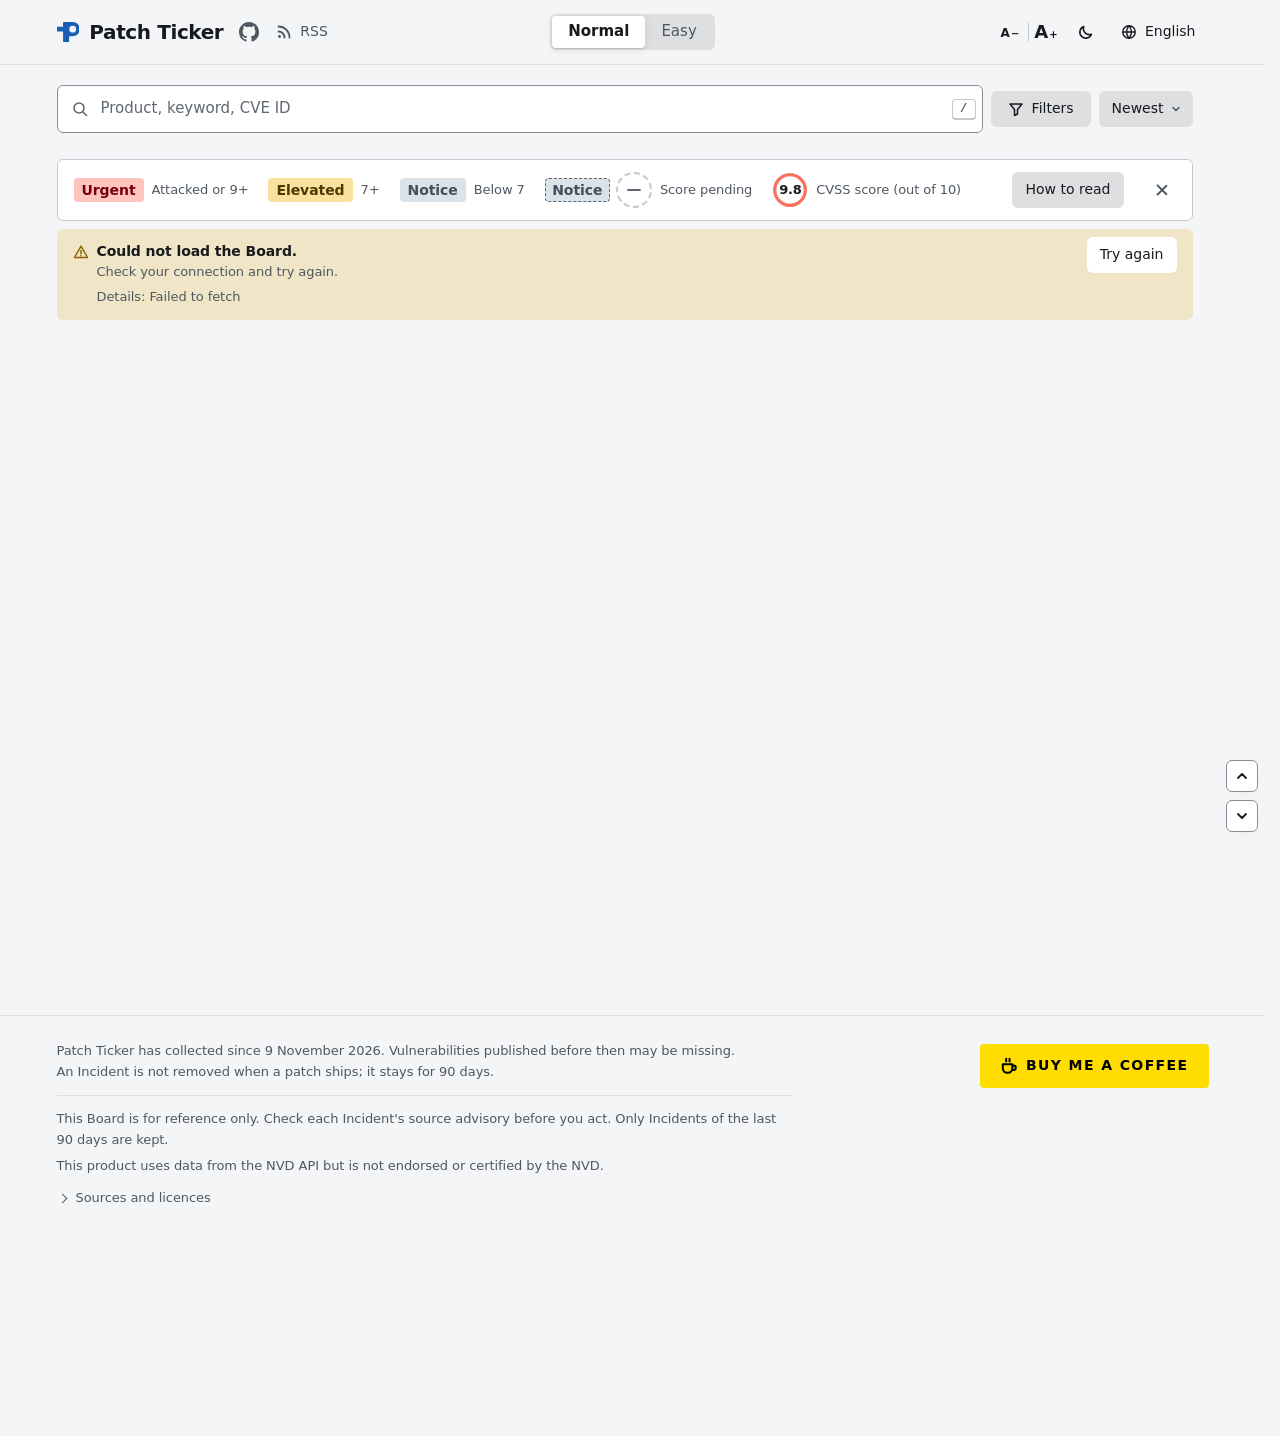
==== web/index.html @ 9b142309 "Board keyboard fixes (audits F6, F7, F8, P3-5); a Linux-kernel row draws Linux as the OS before its " ====
<!doctype html>
<html lang="ko" data-collected-since="2026-11-09">
<head>
  <meta charset="utf-8">
  <meta name="viewport" content="width=device-width, initial-scale=1">
  <title>Patch Ticker · 실시간 보안 취약점 현황판</title>
  <link rel="alternate" type="application/rss+xml" title="Patch Ticker (한국어)" href="/feed.xml">
  <link rel="alternate" type="application/rss+xml" title="Patch Ticker (English)" href="/en/feed.xml">
  <link rel="alternate" type="application/rss+xml" title="Patch Ticker 현황판 전체 (한국어)" href="/feed/all.xml">
  <link rel="alternate" type="application/rss+xml" title="Patch Ticker whole Board (English)" href="/en/feed/all.xml">
  <link rel="alternate" type="application/rss+xml" title="Patch Ticker (日本語)" href="/ja/feed.xml">
  <link rel="alternate" type="application/rss+xml" title="Patch Ticker ボード全体 (日本語)" href="/ja/feed/all.xml">
  <link rel="icon" type="image/svg+xml" href="favicon.svg">
  <meta name="description" content="새로 나온 보안 취약점과 패치를 10분마다 모아, 내가 쓰는 제품 기준으로 보여 주는 실시간 현황판. New security vulnerabilities and patches, by the products you run.">
  <link rel="canonical" href="https://patchticker.com/">
  <meta name="naver-site-verification" content="c36b6109bc1f68641ab4d0fe3270854be53ac5a4">
  <meta name="theme-color" content="#f4f5f7" media="(prefers-color-scheme: light)">
  <meta name="theme-color" content="#121417" media="(prefers-color-scheme: dark)">
  <!-- link previews in chat apps and social sites -->
  <meta property="og:type" content="website">
  <meta property="og:site_name" content="Patch Ticker">
  <meta property="og:url" content="https://patchticker.com/">
  <meta property="og:title" content="Patch Ticker · 실시간 보안 취약점 현황판">
  <meta property="og:description" content="새로 나온 보안 취약점과 패치를 10분마다 모아, 내가 쓰는 제품 기준으로 보여 주는 실시간 현황판. New security vulnerabilities and patches, by the products you run.">
  <meta property="og:image" content="https://patchticker.com/og.png">
  <meta property="og:image:width" content="1200">
  <meta property="og:image:height" content="630">
  <meta property="og:image:alt" content="Patch Ticker 현황판 화면: 주요 사건과 위험도, CVSS 점수">
  <meta property="og:locale" content="ko_KR">
  <meta property="og:locale:alternate" content="en_US">
  <meta property="og:locale:alternate" content="ja_JP">
  <meta name="twitter:card" content="summary_large_image">
  <!-- the module chain (app.mjs, then board.mjs) starts at once, vendors.json too (a JSON module would otherwise wait for board.mjs), and the data host connects early (optimize, 11-09) -->
  <link rel="modulepreload" href="app.mjs">
  <link rel="modulepreload" href="board.mjs">
  <link rel="modulepreload" href="vendors.json" as="json">
  <link rel="preconnect" href="https://data.patchticker.com" crossorigin>
  <script>document.documentElement.classList.add('js');
    // the collection notice (in the footer): gone past the store's 90 days from the start (board.mjs sinceStillTrue)
    const since = document.documentElement.dataset.collectedSince;
    if (Date.now() >= Date.parse(since + 'T00:00:00Z') + 90 * 864e5) document.documentElement.classList.add('cn-off');
    const langs = ['ko', 'en', 'ja'], browser = (navigator.language || '').toLowerCase().slice(0, 2);
    let early = langs.includes(browser) ? browser : 'en';
    try { const saved = localStorage.getItem('vr-lang'); if (langs.includes(saved)) early = saved; } catch {}
    // a product or search filter about to be restored (app.mjs loadFilter): the loading Board draws no Highlight frames,
    // since a filtered Board answers in one line instead (app.mjs answerLine)
    try { const h = location.hash.length > 1, f = new URLSearchParams(h ? location.hash.slice(1) : localStorage.getItem('vr-filter') || '');
      if (f.get('p') || (h && f.get('q'))) document.documentElement.classList.add('pf-on'); } catch {}
    document.documentElement.lang = early; // so the first paint is in the visitor's language
    // the first-visit line (app.mjs primer) is in the page from the first paint; seen, or no storage to remember it: not drawn
    try { if (localStorage.getItem('vr-guide') !== null) document.documentElement.classList.add('pr-off'); } catch { document.documentElement.classList.add('pr-off'); }
    try { const t = localStorage.getItem('vr-theme'); if (t === 'light' || t === 'dark') document.documentElement.dataset.theme = t;
    const s = Number(localStorage.getItem('vr-text-pct')); if ([87.5, 112.5, 125, 150].includes(s)) document.documentElement.style.setProperty('--ts', s / 100); } catch {}
    // The first load's four files start loading now, while app.mjs and board.mjs still download: app.mjs takes each
    // response once (getJson, by full URL) instead of asking only after its modules ran (~0.2 s later on a PC, owner 11-10). Same base as DATA_URL.
    try { const h = location.hostname; const base = ['localhost', '127.0.0.1'].includes(h) ? 'data/' : h.endsWith('.dwamaker.com')
      ? 'https://patchticker-data.dwamaker.com/' : 'https://data.patchticker.com/'; window.vrEarly = {};
      for (const n of ['board/rows.json', 'status.json', 'index.json', 'board/products.json']) {
        const res = fetch(base + n, { cache: 'no-cache', signal: AbortSignal.timeout && AbortSignal.timeout(n === 'status.json' ? 15e3 : 12e4) }); res.catch(() => {}); window.vrEarly[base + n] = res; } } catch {}</script>
  <style>
    /* Graphite signage ground and its light twin; risk colours (red, amber, grey) are never used by Product lines. */
    :root {
      color-scheme: light dark;
      --bg: light-dark(#f4f5f7, #121417);
      --panel: light-dark(#ffffff, #191c20);
      --panel-2: light-dark(#eceef1, #1f2328);
      --group: light-dark(#e6ebf1, #1c2531);
      /* the two kinds of group, each in its own colour on its tag (owner, 11-16) and, for a fold, its open members' rail (critique P2, 11-19): a release group
         (함께 공개, one Incident) teal; a vendor fold (묶음, several Incidents) violet. Neither is a Product line (LINES).
         Apart in both themes and under protan, deutan and tritan vision; never a risk colour, never the Highlights' blue.
         Text 4.9:1+ on the tag's panel, rail 4.1:1+ on the group ground. */
      --patch-edge: light-dark(#007c88, #3fc1cc);
      --fold-edge: light-dark(#7340f2, #a98bff);
      /* their tags' text on an 18% wash of the edge colour (Astryx Token teal / purple): 5.0:1+ on every ground in both themes */
      --patch-ink: light-dark(#005a63, #3fc1cc);
      --fold-ink: light-dark(#5326c9, #c2adff);
      --rainbow: #ff4d4d, #ffa02e, light-dark(#d9a400, #ffe03a), #4cd964, #3ab7ff, #7a6cff, #ff5ad8, #ff4d4d; /* the 쉬운 설명 beckon only (DESIGN.md beckon-*) */ /* ground of a row that stands for several Incidents: a cool step off the page, not the opened-row white */
      --ink: light-dark(#16191d, #ececec);
      --ink-2: light-dark(#4f5862, #a8afb7);
      --ink-3: light-dark(#5f6872, #8c949d);
      --rule: light-dark(#dde1e5, #2a2f35);
      --rule-2: light-dark(#c4c9cf, #3a4048);
      --edge: light-dark(#858e97, #6b737c);
      --high: light-dark(#c0262c, #ff6b62); /* by day Astryx red 45 (11-19): hue 25 sits farther from the gold under deutan vision; 4.87:1+ */
      --mid: light-dark(#8a6100, #f5b400); /* 위험 text: dark gold, 4.62:1+ by day */
      --mid-mark: light-dark(#a87700, #f5b400); /* 위험 marks (CVSS ring arc): brighter gold, 3.3:1+ by day (non-text); the day cap for a 3:1 gold stroke is L 0.62 (#b07e03) */
      --note: light-dark(#5a6570, #9aa3ad); /* 4.96:1+ by day on the hover and group grounds (critique 13) */
      /* Risk badges after Astryx's Token (owner, 11-19, candidate): a pale wash with dark same-hue text by day, a dark wash with light text by night
         (Astryx neutral: red 85/25 + 25/80, yellow dark 90/25 + 25/80). Text on its wash 6.4:1+; washes 0.16+ from every line. */
      --high-wash: light-dark(#ffc4be, #5b2b28);
      --high-ink: light-dark(#76000c, #ffaea7);
      --mid-wash: light-dark(#fae19e, #453a1c);
      --mid-ink: light-dark(#4b3900, #eec448);
      --note-wash: light-dark(#dae2ea, #323940);
      --note-ink: light-dark(#434f5a, #bdc5ce);
      --focus: light-dark(#1a5fb4, #7cc4ff);
      --ok: light-dark(#1f6f1f, #68c8a8); /* done / nothing found: a state, never a risk and never a badge fill; 0.13+ from every line (critique 13) */
      --skel: light-dark(#ccd3db, #5a5e66); /* Astryx --color-skeleton: the loading bars */
      --warn-wash: light-dark(#e2a40033, #e2a4003f); /* Astryx --color-warning-muted: the stale and load-error banners only */
      --shadow: light-dark(rgb(20 25 30 / 0.07), rgb(0 0 0 / 0.32));
      --scrim: rgb(0 0 0 / 0.45); /* behind the phone filter sheet only */
      --sans: "Pretendard Variable", Pretendard, "Apple SD Gothic Neo", "Malgun Gothic", "Noto Sans KR", system-ui, sans-serif;
      --mono: ui-monospace, "Cascadia Mono", Consolas, monospace;
      --pre: 6.5rem;
      --gap: 1.25rem;
      /* --tap: smallest touch target (44 px, PRODUCT.md). --r-frame: fields and Highlight frames; --r-ctl: buttons.
         --fs-meta: status, dates, secondary lines; --fs-small: labels, controls, detail text. */
      --ts: 1; /* text scale from the 가−/가+ buttons: only font sizes use it, layout stays */
      --tap: 44px;
      /* Astryx Button (owner, 11-19): a control is drawn at --size-element-lg (36px) under a mouse and grows to 44px under a
         finger (src/internal/touchHitArea.stylex.ts grows the hit area on touch); --tap still holds the layout's heights.
         --ctl-*: the secondary fill (Astryx --color-neutral, "Primary for the single most important action. Secondary or
         ghost for the rest"), its hover and its pressed or open step. */
      --ctl-h: 36px;
      --ctl-fill: light-dark(#dedfe1, #353739);
      --ctl-hover: light-dark(#d5d6d8, #424446);
      --ctl-on: light-dark(#cccdd0, #4f5053);
      --lift-low: 0 1px 1px rgb(0 0 0 / 0.1), 0 2px 8px rgb(0 0 0 / 0.1); /* Astryx --shadow-low: the switch's raised segment */
      --seg-on: light-dark(#ffffff, #4f5053); /* that segment: the panel by day; by night a step lighter than its track, so it reads raised, not sunk */
      --r-pill: 999px;
      --r-frame: 6px;
      --r-ctl: 6px;
      /* Astryx Shape: "x Hardcode radius values; they won't scale with theme radius multipliers." -> every DESIGN.md radius is a token (marker 4, code 6). */
      --r-marker: 4px;
      --r-code: 6px;
      /* Astryx Elevation: "x Hand-write a `box-shadow` in app code; …" -> the two lifts the Board repeats are named once. */
      --lift-menu: 0 12px 28px -12px var(--shadow);
      --lift-float: 0 6px 16px -8px var(--shadow);
      /* Astryx Motion: "Set transition durations and easing from the motion tokens" -> one decelerate, one accelerate curve. */
      --ease-out: cubic-bezier(0.16, 1, 0.3, 1);
      --ease-exit: cubic-bezier(0.4, 0, 1, 1);
      --fs-meta: 0.8125rem;
      --fs-small: 0.875rem;
    }
    @media (pointer: coarse) { :root { --ctl-h: var(--tap); } }
    :root[data-theme="light"] { color-scheme: light; }
    :root[data-theme="dark"] { color-scheme: dark; }
    *, *::before, *::after { box-sizing: border-box; }
    [hidden] { display: none !important; }
    html { background: var(--bg); scrollbar-color: var(--rule-2) var(--bg); scrollbar-gutter: stable; }
    body { margin: 0; background: var(--bg); color: var(--ink); font: 400 calc(0.9375rem * var(--ts))/1.55 var(--sans); letter-spacing: -0.005em; word-break: keep-all; caret-color: var(--focus); -webkit-font-smoothing: antialiased; }
    ::selection { background: color-mix(in srgb, var(--focus) 32%, transparent); }
    :focus-visible { outline: 2px solid var(--focus); outline-offset: 2px; }
    button, input { font: inherit; color: inherit; }
    a { color: var(--focus); text-underline-offset: 3px; text-decoration-color: color-mix(in srgb, var(--focus) 50%, transparent); }
    @media (hover: hover) { a:hover { text-decoration-color: currentColor; } } /* src/Link/Link.tsx:73-77 underline on ':hover' under (hover: hover); ours already underlines, so the line darkens as on 읽는 법 */
    .wrap { max-width: 75rem; margin: 0 auto; padding: 0 1rem; }
    @media (min-width: 768px) { .wrap { padding: 0 1.5rem; } }
    /* the jump buttons (fixed, 44px, 1rem from the edge) never sit on a row (owner, 11-19): where the side margin is narrower
       than they need (80px with the scrollbar), the Board's own right padding makes up the rest */
    @media (min-width: 768px) { main.wrap { padding-right: max(1.5rem, calc(5rem - max(0px, (100vw - 75rem) / 2))); } }

    /* top bar: name, 기본|쉬운 설명, theme and language */
    .top { position: relative; border-bottom: 1px solid var(--rule); }
    #prefs-btn { display: none; }
    #prefs-btn svg { width: 18px; height: 18px; }
    .top .wrap { min-height: 4rem; display: grid; grid-template-columns: 1fr auto 1fr; align-items: center; gap: 0.75rem; }
    /* name, GitHub and RSS sit at one even spacing (owner, 11-19): each icon button pads 0.375rem both sides and the name
       takes the same 0.375rem, so name→icon and icon→icon read the same 0.875rem */
    .brand { display: flex; align-items: center; gap: 0.125rem; min-width: 0; }
    .brand h1 { margin-right: 0.375rem; }
    .brand :is(#repo, #feeds-btn) { padding-inline: 0.375rem; }
    #repo { color: var(--ink-2); } /* the public repository, beside the name */
    #repo svg { width: 20px; height: 20px; fill: currentColor; }
    @media (hover: hover) { #repo:hover { color: var(--ink); } }
    /* Support badge (owner, 11-18): the README's Buy Me a Coffee badge, drawn here (no third-party image), in the footer's
       top right corner beside the notices (capped at 46rem) from 1024px; narrower, on a row of its own above them,
       centred. First in the markup, so the narrow order needs no reordering. Its yellow is the one brand colour outside
       the palette, the same in both themes (black on it 15.6:1). */
    #support { display: flex; width: fit-content; align-items: center; gap: 0.5rem; min-height: var(--tap); margin: 0.25rem auto 1rem; padding: 0 1.25rem; border-radius: var(--r-marker); background: #ffdd00; color: #000; font-size: 0.875rem; font-weight: 700; letter-spacing: 0.1em; text-transform: uppercase; text-decoration: none; }
    #support svg { width: 18px; height: 18px; flex: none; fill: none; stroke: currentColor; stroke-width: 1.8; stroke-linecap: round; stroke-linejoin: round; }
    @media (hover: hover) { #support:hover { background: #ffe74d; } }
    @media (min-width: 1024px) { footer .wrap { display: grid; grid-template-columns: minmax(0, 46rem) auto; justify-content: space-between; align-items: start; column-gap: 2rem; } #support { grid-area: 1 / 2; margin: 0.25rem 0 0; } }
    @media (max-width: 599px) { #repo, #feeds-btn { display: none; } } /* phones: the header line is full */
    /* RSS (owner, 11-17): a button beside GitHub opens a small menu of the feeds; on phones the same menu opens
       from the settings panel (#feeds-btn-phone), since the header line is full. A popover: the browser opens it from the
       button (commandfor), closes it on Escape or a click elsewhere and returns focus; anchored under its button where
       anchor positioning exists, placed by app.mjs elsewhere. Without popovers the buttons are not drawn (the footer's RSS
       link, once the fallback, was dropped at the owner's word, 11-18). */
    .feeds-btn { gap: 0.5rem; } /* one icon-label gap for every button, 0.5rem as 필터 and the panel buttons have (Astryx src/Button/Button.tsx:122 "gap: spacingVars['--spacing-2']"; their Button page renders 8px beside a 16px icon) */
    .feeds-btn svg { width: 16px; height: 16px; fill: none; stroke: currentColor; stroke-width: 1.8; stroke-linecap: round; }
    .feeds-btn circle { fill: currentColor; stroke: none; }
    #feeds-btn { padding: 0 0.75rem; color: var(--ink-2); }
    #feeds-btn[aria-expanded="true"] { color: var(--ink); }
    @media (hover: hover) { #feeds-btn:hover { color: var(--ink); } }
    #feeds-btn-phone { display: none; }
    @media (max-width: 599px) { #feeds-btn-phone { display: inline-flex; } .feeds { margin-block: 0.75rem; } }
    /* 600-1023px: the three-part grid gave the name its third of the line, and the name, GitHub and 후원 already ran under
       the switch at 600px (and at 700-768px with 150% text). Here RSS shows its icon alone (the word stays its
       name), the name keeps one line, and the line wraps rather than overlap where even that does not fit. */
    @media (min-width: 600px) and (max-width: 1023px) {
      .top .wrap { display: flex; flex-wrap: wrap; align-items: center; gap: 0.5rem 0.75rem; padding-block: 0.625rem; }
      #views { margin-inline: auto; }
      .end { margin-left: auto; }
      h1 { white-space: nowrap; }
      #feeds-btn { padding: 0; }
      #feeds-btn > span { position: absolute; width: 1px; height: 1px; overflow: hidden; clip-path: inset(50%); white-space: nowrap; }
    }
    @supports not selector(:popover-open) { .feeds-btn { display: none !important; } }
    /* One menu for the four dropdowns (owner, 11-19: "드롭다운 디자인 통일"): the search bar's suggestions, 정렬, the language
       and RSS menus share Astryx DropdownMenu's surface (4px in, rows 2px apart; src/DropdownMenu/DropdownMenu.tsx:167-187),
       its row (8px in, 6px block at md, the label size, the panel radius less its padding; DropdownMenuItem.tsx:58-118), its
       group heading (supporting size, Secondary Ink; DropdownMenuGroup.tsx:41-48) and its 4px gap to the trigger (:1859);
       the current choice is a check at the row's end (Selector itemCheckmark). Hover and press are see-through ink, as
       Astryx --color-overlay-hover/-pressed, so they also sit on the frosted ground below. */
    .menu { --menu-hover: color-mix(in srgb, var(--ink) 8%, transparent); --menu-press: color-mix(in srgb, var(--ink) 14%, transparent);
      display: flex; flex-direction: column; gap: 2px; margin: 0; padding: 0.25rem; overflow-y: auto; overscroll-behavior: contain; scrollbar-width: thin;
      border: 1px solid var(--rule-2); border-radius: var(--r-frame); background: var(--panel); color: var(--ink); box-shadow: var(--lift-menu);
      font-size: calc(var(--fs-small) * var(--ts)); line-height: 1.45; }
    .menu[popover]:not(:is(:popover-open)) { display: none; } /* also where popovers are unknown: never drawn in the page */
    .menu ul { display: flex; flex-direction: column; gap: 2px; margin: 0; padding: 0; list-style: none; }
    :is(.menu, .menu ul) > * { flex: none; } /* a long menu scrolls; its rows never squeeze */
    .menu-head { margin: 0; padding: 0.25rem 0.5rem; color: var(--ink-2); font-size: calc(var(--fs-meta) * var(--ts)); font-weight: 400; user-select: none; }
    .mi { display: flex; align-items: center; gap: 0.5rem; width: 100%; min-height: var(--ctl-h); padding: 0.375rem 0.5rem; border: 0; border-radius: var(--r-marker); background: none; color: var(--ink); font: inherit; text-align: start; cursor: pointer; }
    @media (hover: hover) { .mi:hover { background: var(--menu-hover); } .mi:active { background: var(--menu-press); } }
    /* a keyboard's row: the fill and the focus ring inside it (Selector itemKeyboardHighlighted: the fill alone is under 3:1) */
    .mi:focus-visible, .suggest .mi[aria-selected="true"] { background: var(--menu-hover); outline: 2px solid var(--focus); outline-offset: -2px; }
    .langs .mi[aria-current="true"], .sorts .mi[aria-selected="true"] { font-weight: 600; }
    :is(.langs .mi[aria-current="true"], .sorts .mi[aria-selected="true"])::after { content: ""; flex: none; width: 0.375rem; height: 0.625rem; margin: 0 0.25rem 0 auto; border: solid var(--focus); border-width: 0 2px 2px 0; rotate: 45deg; translate: 0 -1px; }
    /* Frosted menus (owner, 11-19, an experiment): 90% of the panel over a blur of what lies behind. Delete this rule for
       solid menus; ?menu=solid shows them solid to compare (app.mjs). Every menu text keeps 4.5:1+ even over a solid ink or
       white ground behind it, the hover fill included (Secondary Ink is the faintest menu text). */
    @supports ((backdrop-filter: blur(1px)) or (-webkit-backdrop-filter: blur(1px))) { :root:not(.menu-solid) .menu { background: color-mix(in srgb, var(--panel) 70%, transparent); -webkit-backdrop-filter: blur(12px) saturate(1.2); backdrop-filter: blur(12px) saturate(1.2); } }
    /* the popover menus enter from just above (src/Layer/layerAnimations.stylex.ts:53-58 enterBelow) */
    @media (prefers-reduced-motion: no-preference) {
      .menu[popover] { opacity: 0; translate: 0 -0.25rem; transition: opacity, translate, display, overlay; transition-duration: 0.15s; transition-behavior: allow-discrete; }
      .menu:popover-open { opacity: 1; translate: 0 0; transition-duration: 0.1s; }
      @starting-style { .menu:popover-open { opacity: 0; translate: 0 -0.25rem; } }
    }
    @supports (position-area: block-end) { .menu[popover] { inset: auto; margin-block: 0.25rem; position-try-fallbacks: flip-block, flip-inline, flip-block flip-inline; } }
    @supports not (position-area: block-end) { .menu[popover] { position: fixed; inset: auto; } }
    .feeds { width: min(23rem, calc(100vw - 2rem)); max-height: calc(100dvh - 2rem); }
    @supports (position-area: block-end) { .feeds { position-area: block-end span-inline-end; } }
    /* an RSS row keeps its link, 복사 and address in the menu row's padding and corners; its link is the row's hover */
    .feed { display: grid; grid-template-columns: minmax(0, 1fr) auto; align-items: center; gap: 0.125rem 0.5rem; padding: 0.375rem 0.5rem; border-radius: var(--r-code); }
    @media (hover: hover) { .feed:has(> a:hover) { background: var(--menu-hover); } }
    .feed > a { color: var(--ink); text-decoration: none; border-radius: var(--r-marker); overflow-wrap: anywhere; }
    .feed > a b, .feed > b { display: block; font-weight: 600; }
    .feed .note { display: block; color: var(--ink-2); font-size: calc(var(--fs-meta) * var(--ts)); }
    .feed > .btn { padding: 0 0.75rem; gap: 0.5rem; }
    .feed > .btn .ok svg { width: 14px; height: 14px; display: block; }
    .feed code, .feed > p { grid-column: 1 / -1; margin: 0; }
    .feed code { color: var(--ink-2); font: calc(0.75rem * var(--ts))/1.4 var(--mono); overflow-wrap: anywhere; display: -webkit-box; -webkit-box-orient: vertical; -webkit-line-clamp: 3; overflow: hidden; }
    #feed-none > b, #feed-none > .note { grid-column: 1; }
    #feed-none > .btn { grid-row: 1 / span 2; grid-column: 2; }
    h1 { margin: 0; display: flex; align-items: center; gap: 0.625rem; font: 700 calc(1.25rem * var(--ts))/1 var(--sans); letter-spacing: -0.02em; }
    h1 a { display: flex; align-items: center; min-height: 24px; gap: inherit; color: inherit; text-decoration: none; border-radius: var(--r-ctl); } /* the logo: back to the top of the Board, conditions and search cleared (app.mjs #home) */
    @media (pointer: coarse) { h1 a { min-height: var(--tap); } } /* 44px to tap; centred in the header line, which its 44px buttons already set */
    h1 svg { flex: none; height: 1em; width: auto; fill: var(--focus); } /* the logo symbol (.scratch/logo), Wayfinding Blue in both themes */
    /* 기본|쉬운 설명 as Astryx's SegmentedControl (owner, 11-19): a borderless recessed track (2px in, the control radius), the
       chosen segment a raised panel with the low shadow and semibold ink, the other in Secondary Ink (src/SegmentedControl/
       SegmentedControl.tsx container + SegmentedControlItem.tsx selected; concentric radius 8 - 2 = 6) */
    #views { display: inline-flex; padding: 2px; border: 0; border-radius: var(--r-ctl); background: var(--ctl-fill); }
    #views button { min-height: calc(var(--ctl-h) - 4px); padding: 0 1rem; border: 0; border-radius: var(--r-marker); background: none; color: var(--ink-2); font-weight: 500; cursor: pointer; }
    @media (pointer: coarse) { #views button { min-height: var(--tap); } } /* 44px under a finger */
    #views button[aria-pressed="true"] { background: var(--seg-on); color: var(--ink); font-weight: 600; box-shadow: var(--lift-low); }
    .end { justify-self: end; display: flex; gap: 0.25rem; }
    /* Astryx Button, secondary (the default): the neutral fill, no edge, 8px corners, 12px in, an 8px icon gap, medium weight;
       a press dips to 98% (src/Button/Button.tsx base, pressable, variants.secondary). The 1px edge stays transparent, so
       sizes hold and forced colours still draw it. */
    .btn { min-height: var(--ctl-h); min-width: var(--ctl-h); gap: 0.5rem; padding: 0 0.75rem; border: 1px solid transparent; border-radius: var(--r-ctl); background: var(--ctl-fill); font-size: calc(var(--fs-small) * var(--ts)); font-weight: 500; cursor: pointer; display: inline-flex; align-items: center; justify-content: center; }
    @media (hover: hover) { .btn:hover:where(:not([aria-disabled="true"])) { background: var(--ctl-hover); color: var(--ink); } }
    .btn:is([commandfor], #filter-btn, #prefs-btn)[aria-expanded="true"] { background: var(--ctl-on); color: var(--ink); } /* its menu or panel is open: the pressed step (not 주요 사건 접기, which only expands the list) */
    /* ghost (Astryx IconButton, Best Practices: "Use ghost in toolbars + dense areas to reduce visual clutter"): the header's
       controls and the icon-only closes; the fill comes on hover and while open */
    :where(#repo, #feeds-btn, #feeds-btn-phone, #prefs-btn, #theme, #lang, .p-close, .fp-close):not([aria-expanded="true"]) { background: none; } /* as weak as .btn, so .btn:hover still fills it */
    /* Astryx Button, isLoading: a spinner in the label's colour while it works (the button stays focusable) */
    .btn[aria-busy="true"]::before { content: ""; flex: none; width: 14px; height: 14px; box-sizing: border-box; border: 2px solid currentColor; border-right-color: transparent; border-radius: 50%; animation: spin 700ms linear infinite; }
    @keyframes spin { to { rotate: 1turn; } }
    @media (prefers-reduced-motion: reduce) { .btn[aria-busy="true"]::before { animation-duration: 2s; } }
    /* Astryx Button, Props, isLoading: "blocks re-activation but stays focusable (aria-disabled, not native disabled)" */
    .btn[aria-disabled="true"] { cursor: default; color: var(--ink-3); } /* the loading button dims (approved Astryx item 26; Button.tsx:399-400 keeps a spinner undimmed, and the Board has no spinner) */
    #theme { padding: 0; }
    /* text size: 가− and 가+ in one outline, the glyph grows left to right (px, so the
       control itself does not jump); everything else is rem, so the root size scales the Board */
    /* a ButtonGroup of two ghost buttons (Astryx ButtonGroup, Best Practices: "Same variant for all buttons to look like one
       unit"): no outline of its own, a hairline between the two */
    .sizes { display: inline-flex; align-items: center; border-radius: var(--r-ctl); }
    .sizes button { min-width: var(--ctl-h); min-height: var(--ctl-h); padding: 0; border: 0; border-radius: var(--r-ctl); background: none; font-weight: 700; line-height: 1; cursor: pointer; }
    .sizes button + button { position: relative; }
    .sizes button + button::before { content: ""; position: absolute; left: 0; top: 25%; bottom: 25%; border-left: 1px solid var(--rule-2); }
    /* an end step is aria-disabled, not disabled, so it keeps the focus (Astryx Button, Props, isDisabled: "uses aria-disabled instead of native disabled") */
    @media (hover: hover) { .sizes button:hover:not([aria-disabled="true"]) { background: var(--ctl-hover); } }
    .sizes button[aria-disabled="true"] { cursor: default; }
    /* one disabled look for the end steps of 가−/가+ and 한 화면 위로/아래로: the glyph at half strength (src/Button/Button.tsx:205-206 "disabled: { opacity: 0.5 }"); the pair's divider stays */
    .sizes button[aria-disabled="true"] > span { opacity: 0.5; }
    .sizes b { margin-left: 1px; font-size: 10px; }
    .sizes .g1 { font-size: 12px; }
    .sizes .g3 { font-size: 18px; }
    #lang { gap: 0.5rem; }
    #lang svg { flex: none; width: 16px; height: 16px; fill: none; stroke: currentColor; stroke-width: 1.4; }
    #lang .short { display: none; }
    /* the language menu (owner, 11-17) and 정렬 (11-19): a menu under the button, at its end; one entry per language, in itself */
    .langs, .sorts { min-width: 9rem; }
    @supports (position-area: block-end) { :is(.langs, .sorts) { position-area: block-end span-inline-start; } }
    @media (max-width: 599px) { #lang .full { display: none; } #lang .short { display: inline; } h1 { white-space: nowrap; } } /* the header fits 375px */
    #theme svg { width: 18px; height: 18px; }
    #theme[aria-checked="true"] .moon, #theme[aria-checked="false"] .sun { display: none; } /* the icon is the theme it switches to */
    @media (hover: hover) { #views button:not([aria-pressed="true"]):hover { background: var(--ctl-hover); color: var(--ink); } }
    @media (max-width: 599px) {
      /* name and controls share the first line while they fit; at 320px or with larger text the controls
         drop under the name instead of pushing the page sideways; the 기본|쉬운 설명 switch always gets its own line */
      /* one line: name, 기본|쉬운 설명, settings; 가−/가+, theme and language open under it (critique 10) */
      .top .wrap { display: flex; flex-wrap: wrap; align-items: center; gap: 0.5rem 0.625rem; padding-block: 0.625rem; }
      #views { margin-left: auto; }
      #views button { min-width: 0; padding: 0 0.75rem; white-space: nowrap; }
      #prefs-btn { display: inline-flex; padding: 0; }
      .end { display: none; }
      .end.open { display: flex; position: absolute; top: calc(100% - 0.25rem); right: 1rem; z-index: 18; padding: 0.5rem; background: var(--panel); border: 1px solid var(--rule-2); border-radius: var(--r-frame); box-shadow: var(--lift-menu); }
    }
    @media (max-width: 374px) { /* 320-374px: tighter name and switch keep the one header line (at 360px the settings button had wrapped under the name) */
      .top .wrap { column-gap: 0.375rem; }
      h1 { gap: 0.375rem; font-size: calc(1.1875rem * var(--ts)); } /* 19px: a 1.25 step over the 15px body (critique 13) */
      #views button { min-width: var(--tap); padding: 0 0.5rem; } /* 기본 was 42px wide */
    }

    /* the search bar, 필터 and 정렬 on one line (owner, 11-19: one Astryx PowerSearch bar replaced the product field and the
       search field side by side) */
    #filter { margin-top: 0.625rem; }
    /* frozen at the top while the Board scrolls (owner, 11-09); a hairline and a soft shadow once it has lifted off */
    html { scroll-padding-top: calc(var(--stick, 0px) + 0.5rem); }
    @media (min-width: 768px) { #filter { position: sticky; top: 0; z-index: 12; padding-block: 0.625rem; background: var(--bg); } }
    #filter, .search-row { transition: box-shadow 200ms ease-out; }
    /* 필터 and 정렬 at the end of the search line at every width, so they freeze with it (critique 11-17: they had their own
       line under the status line, with a copy riding the frozen row once that line scrolled away) */
    /* where 필터 and 정렬 would leave the bar under 8em (large text on a phone: audit 11-19 measured a 47px stub), they wrap
       under it at the end; at default text the bar keeps 127px+ at 360px, so the row stays one control high */
    .search-row { display: flex; align-items: center; flex-wrap: wrap; row-gap: 0.5rem; }
    .search-row > .field { flex: 1 1 8em; min-width: 0; }
    .search-tools { display: flex; align-items: center; justify-content: flex-end; gap: 0.5rem; flex: none; margin-left: auto; padding-left: 0.5rem; }
    .search-tools > * { flex: none; }
    .search-tools .btn { position: relative; gap: 0.375rem; padding: 0 0.75rem; }
    .search-tools svg { width: 16px; height: 16px; }
    #sort { max-width: 9rem; }
    #sort-now { min-width: 0; overflow: hidden; text-overflow: ellipsis; white-space: nowrap; }
    #sort .chev-ic { width: 12px; height: 12px; margin-right: -0.125rem; color: var(--ink-2); }
    .search-tools .sort-ic { display: none; }
    /* under 360px 정렬 is its 44px icon (its name says the order), so the search field keeps 160px+ (critique 13: it had 123px) */
    @media (max-width: 359px) {
      #sort { width: var(--ctl-h); padding: 0; }
      #sort :is(#sort-now, .chev-ic) { display: none; }
      .search-tools .sort-ic { display: block; width: 18px; height: 18px; }
    }
    @media (max-width: 599px) { #sort { max-width: 6.5rem; } .search-tools .btn { padding: 0 0.625rem; } } /* the search words keep their room at 375px */
    /* phones: the bar takes the whole line, 필터 and 정렬 under it at the end, so picked tokens and the typed words have room */
    /* phones: 필터 and 정렬 sit beside the one-row bar, so the frozen row stays one control high; while the bar has the
       focus it takes the whole line, its tokens wrap, and 필터 and 정렬 go under it at the end */
    @media (max-width: 599px) { .search-row:has(.sbar:focus-within) { flex-wrap: wrap; row-gap: 0.5rem; } .search-row:has(.sbar:focus-within) > .sbar { flex-basis: 100%; } .search-row:has(.sbar:focus-within) .search-tools { flex: 1 1 100%; padding-left: 0; } }
    /* phones: 맨 위로 / 맨 아래로 show while the page moves and fade 2 s after it stops, so they do not sit on the text
       being read (owner, critique 12); a keyboard focus keeps them */
    @media (max-width: 767px) { .jump-idle .jump button:not(.off):not(:focus-visible) { opacity: 0; visibility: hidden; transition-duration: 400ms; } }
    #pick-hint:not(:empty), #alias-hint:not(:empty), .older-done, #picks .pick-note { animation: hint-in 220ms var(--ease-out); }
    @keyframes hint-in { from { opacity: 0; translate: 0 -4px; } }
    @media (prefers-reduced-motion: reduce) { #pick-hint:not(:empty), #alias-hint:not(:empty), .older-done, #picks .pick-note { animation-name: fade-in; } }
    @keyframes fade-in { from { opacity: 0; } }
    #prefs-btn svg { transition: transform 220ms var(--ease-out); }
    #prefs-btn[aria-expanded="true"] svg { transform: rotate(90deg); }
    .scrolled #filter, .scrolled .search-row { box-shadow: 0 1px 0 var(--rule), 0 8px 14px -12px var(--shadow); }
    .field { display: flex; align-items: center; gap: 0.75rem; min-height: 48px; padding: 0 0.875rem; background: var(--panel); border: 1px solid var(--edge); border-radius: var(--r-frame); }
    .field:focus-within { outline: 2px solid var(--focus); outline-offset: 1px; }
    .field input { flex: 1; min-width: 0; min-height: 46px; border: 0; background: none; outline: 0; }
    .field input::placeholder { color: var(--ink-3); }
    /* the search bar (Astryx Tokenizer wrapperWithTokens): picked Products flow as tokens before the typed text and wrap inside the
       field, inset 5px all round so a 4px token corner sits concentric with the 10px field (10 - 5 - 1), rows 5px apart;
       the end lane (count, clear-all, '/') holds the first row's end and every row stops short of it (--lane, app.mjs). Not .bar: that is the Highlights line */
    .sbar { position: relative; flex-wrap: wrap; gap: 5px; padding-inline-end: calc(0.875rem + var(--lane, 0px)); cursor: text; }
    .sbar > svg { margin-right: 0.375rem; }
    .sbar input { flex: 1 1 8rem; }
    .sbar.has-tokens { padding-block: 5px; padding-inline-end: calc(5px + var(--lane, 0px)); }
    .sbar.has-tokens input { flex: 1 1 40px; min-width: 40px; min-height: 36px; padding-left: 0.25rem; }
    /* Tokenizer inputCompact: empty and not focused, the input claims no room, so it never grows the field a blank row */
    .sbar.has-tokens input:placeholder-shown:not(:focus) { flex-basis: 0; min-width: 0; padding: 0; }
    .sbar.has-tokens input::placeholder { color: transparent; } /* Tokenizer: the placeholder only while nothing is picked */
    #tokens { display: contents; }
    /* a token (Astryx Token: neutral, 4px corners, label at label size, medium weight, its remove mark at the end); the
       whole token is the remove button, so a phone gets a 36px-tall target and not a 16px mark */
    .token { display: inline-flex; align-items: center; gap: 0.375rem; max-width: 100%; min-width: 0; height: 36px; padding: 0 0.5rem 0 0.625rem; border: 0; border-radius: var(--r-marker); background: var(--panel-2); color: var(--ink); font-size: calc(var(--fs-small) * var(--ts)); font-weight: 600; cursor: pointer; }
    .token .t { min-width: 0; overflow: hidden; text-overflow: ellipsis; white-space: nowrap; }
    .token .f { font-weight: 400; color: var(--ink-2); } /* a condition's field, before its value (PowerSearch token: the value bold) */
    .token b { font-weight: 700; }
    .token .x { position: relative; flex: none; width: 16px; height: 16px; border-radius: 50%; color: var(--ink-2); }
    .token .x::before, .token .x::after { content: ""; position: absolute; left: 7.25px; top: 3px; width: 1.5px; height: 10px; background: currentColor; transform: rotate(45deg); }
    .token .x::after { transform: rotate(-45deg); }
    @media (hover: hover) { .token:hover { background: color-mix(in srgb, var(--ink) 14%, var(--panel)); } .token:hover .x { color: var(--ink); } }
    .token:focus-visible { outline: 2px solid var(--focus); outline-offset: 1px; }
    .bar-end { position: absolute; top: 0; right: 0; height: 46px; display: flex; align-items: center; gap: 0.25rem; padding: 0 0.375rem 0 0.25rem; border-radius: 0 calc(var(--r-frame) - 1px) calc(var(--r-frame) - 1px) 0; background: var(--panel); }
    /* unfocused, the tokens keep one row and the lane says how many it hides (Tokenizer tokenOverflowBehavior
       "unfocusedInline", truncatedWrapper); focused, they wrap into view */
    .sbar:not(:focus-within) { flex-wrap: nowrap; overflow: hidden; }
    .sbar:not(:focus-within) #tokens > * { flex-shrink: 0; }
    .sbar:not(:focus-within) #tokens > :first-child { flex-shrink: 1; min-width: 3.5rem; } /* the first token stays in view, cut with an ellipsis */
    /* phones: unfocused, the tokens are one summary token ("선택 4개") beside 필터 and 정렬 (Tokenizer "unfocusedLayer"); a tap
       anywhere on the bar opens it, so a tap meant for the field never removes a token; the count (in the status line too) and the
       clear-all X wait in the open bar */
    @media (max-width: 599px) { .sbar:not(:focus-within) #tokens > * { display: none; } .sbar:has(#token-more.all):not(:focus-within) :is(#result-count, #search-clear) { display: none; } }
    #token-more.all { display: inline-flex; align-items: center; height: 36px; padding: 0 0.625rem; border-radius: var(--r-marker); background: var(--panel-2); color: var(--ink); font-weight: 600; } /* every token summed up: one neutral token */
    #token-more { padding: 0 0.25rem; font-size: calc(var(--fs-meta) * var(--ts)); font-weight: 700; color: var(--ink-2); font-variant-numeric: tabular-nums; }
    #token-more[hidden] { display: none; }
    /* touch: the 36px token answers a 44px tap, as Astryx Token grows its remove button's hit area (Token.tsx:204-208) */
    @media (pointer: coarse) { .token { position: relative; } .token::after { content: ""; position: absolute; inset: -4px 0; } }
    #result-count { padding: 0 0.25rem; font-size: calc(var(--fs-meta) * var(--ts)); color: var(--ink-2); white-space: nowrap; font-variant-numeric: tabular-nums; }
    #result-count[hidden] { display: none; }
    .bar-end .clear { width: 36px; height: 36px; margin: 0; }
    .sbar.has-tokens .key, #result-count:not([hidden]) ~ .key { display: none; }
    /* the suggestions (Astryx BaseTypeahead dropdown): under the bar at its width, 300px tall at most, 4px inside; a group
       heading at supporting size, then one row per Product, its Incident count under the name (TypeaheadItem description) */
    .suggest { position: absolute; top: calc(100% + 0.25rem); left: -1px; right: -1px; z-index: 30; max-height: min(300px, 55dvh); cursor: default; }
    .suggest[hidden] { display: none; }
    .sg-item { flex-direction: column; align-items: stretch; justify-content: center; gap: 0; }
    .sg-item .t { overflow: hidden; text-overflow: ellipsis; white-space: nowrap; }
    .sg-item .d { font-size: calc(var(--fs-meta) * var(--ts)); color: var(--ink-2); font-variant-numeric: tabular-nums; }
    /* what the Board holds (owner, 11-17): the first of the footer's notes since critique 11-17 (it was a bar under the
       header, the first text a visitor read), in the visitor's language; past the store's 90 days it is not drawn */
    .cn-off .collect-note { display: none; }
    .collect-note p { overflow-wrap: anywhere; }
    /* the notice's sentences (here and in the no-result state): each wraps as a unit, so a line breaks between sentences,
       not inside one, unless one sentence alone is wider than the row; on phones plain text, the box kept short (owner, 11-18) */
    .sentence { display: inline-block; }
    @media (max-width: 599px) { .sentence { display: inline; } }
    /* text the page paints before app.mjs runs is in every language; the head script's lang picks one (CLS, 11-17) */
    :root:not([lang="en"]) :is(.collect-note, [data-t], #status, #primer) [lang="en"], :root:not([lang="ja"]) :is(.collect-note, [data-t], #status, #primer) [lang="ja"], :root:is([lang="en"], [lang="ja"]) :is(.collect-note, [data-t], #status, #primer) [lang="ko"] { display: none; }
    /* the search field's clear button (owner, 11-17: the browser's own X had no pointer and a tiny target, and Firefox
       draws none): one real button, shown while the field holds text, its X in the field's text colour */
    #search::-webkit-search-cancel-button { -webkit-appearance: none; appearance: none; display: none; }
    .field .clear { flex: none; display: inline-flex; align-items: center; justify-content: center; width: 40px; height: 40px; margin-right: -0.5rem; padding: 0; border: 0; border-radius: var(--r-ctl); background: none; color: var(--ink); cursor: pointer; }
    .field .clear[hidden] { display: none; }
    .field .clear svg { width: 14px; height: 14px; color: inherit; }
    @media (hover: hover) { .field .clear:hover { background: var(--panel-2); } }
    .field .clear:focus-visible { outline: 2px solid var(--focus); outline-offset: -2px; }
    @media (pointer: coarse) { .field .clear { width: var(--tap); height: var(--tap); } } /* 44px inside the 46px field */
    .field svg { flex: none; width: 16px; height: 16px; color: var(--ink-3); }
    /* the '/' shortcut, shown only where there is a keyboard and a hovering pointer, hidden while typing */
    .key { flex: none; min-width: 1.5rem; padding: 0 0.375rem; border: 1px solid var(--rule-2); border-bottom-width: 2px; border-radius: var(--r-marker); font: 600 calc(0.75rem * var(--ts))/1.5 var(--mono); color: var(--ink-2); text-align: center; }
    /* hidden while typing and whenever there is text: otherwise focusing the box on a click hid it and slid the
       clear button out from under the pointer, so the first click on it missed */
    .field:focus-within .key, #search:not(:placeholder-shown) ~ .bar-end .key { display: none; }
    @media (hover: none), (pointer: coarse) { .key { display: none; } }
    /* skip link: out of sight until a keyboard user reaches it */
    .skip { position: absolute; left: -9999px; min-height: 24px; } /* WCAG 2.5.8's 24px, off-screen too (focused it is 41px) */
    .skip:focus { position: static; display: inline-block; margin-top: 0.75rem; padding: 0.5rem 0.75rem; border: 1px solid var(--edge); border-radius: var(--r-ctl); background: var(--panel); }
    #all-head:focus, #board-start:focus { outline: none; }
    .sr-only { position: absolute; width: 1px; height: 1px; overflow: hidden; clip-path: inset(50%); white-space: nowrap; }
    /* 주요 사건 line: the heading and 모두 펼치기; with no Highlights drawn (a filtered Board) it takes no room, but stays
       the skip link's and a new order's landing place */
    .bar { display: flex; align-items: center; gap: 0.75rem; margin: 1.25rem 0 0.625rem; }
    .bar h2 { margin: 0; }
    .bar-head { display: flex; align-items: center; gap: 0.75rem; }
    .bar:has(#pinned-head[hidden]) { margin: 0; }
    @media (max-width: 599px) {
      .bar { margin-top: 1rem; }
      .bar-head { flex: 1 1 auto; justify-content: space-between; }
      #filter { padding-top: 0.875rem; }
    }
    /* up to 1023px 필터 is its icon (the word stays for screen readers), so the search words keep their room beside 필터 and 정렬 */
    @media (max-width: 1023px) {
      #filter-btn > [data-t] { position: absolute; width: 1px; height: 1px; overflow: hidden; clip-path: inset(50%); white-space: nowrap; }
      .search-tools #filter-btn { padding: 0 0.625rem; }
    }
    /* a filtered Board's answer (app.mjs answerLine): the heaviest line over its list, as heavy as a row's title */
    .answer { margin: 1.25rem 0 0; font-size: calc(1.0625rem * var(--ts)); font-weight: 700; line-height: 1.45; color: var(--ink); font-variant-numeric: tabular-nums; text-wrap: pretty; }
    .answer + .list-head { margin-top: 0.75rem; }
    /* the loading Board under a restored product or search filter (head script, pf-on): no Highlight frames */
    .pf-on .loading :is(#pinned, .bar) { display: none; }
    .answer:empty { min-height: 1.45em; }
    .list-head { display: flex; align-items: center; justify-content: space-between; gap: 1rem; min-height: var(--tap); margin: 1.75rem 0 0.625rem; } /* as tall with or without 묶음 풀기, so rows do not shift when it appears */
    .list-head h2 { margin: 0; }
    .list-head { flex-wrap: wrap; gap: 0.5rem 0.75rem; } /* 0.75rem keeps 최신순 · 모두 펼치기 · 묶음 풀기 on one line at 320px (critique 14 layout) */
    /* Section heads after Astryx Section/Heading (vis, 11-19): the heading in Ink a step over the body, its count in
       Secondary Ink, and the section's actions (모두 펼치기, 묶음 풀기) together at the line's end; wrapped under a long
       heading they keep the end (flex-end). */
    .list-head, .bar-head { justify-content: flex-end; }
    .bar-head { flex: 1 1 auto; flex-wrap: wrap; }
    .list-head h2, .bar-head h2 { margin-right: auto; }
    #pinned-head, #all-head { font-size: calc(1.0625rem * var(--ts)); line-height: 1.35; color: var(--ink); letter-spacing: -0.01em; }
    #pinned-head .n { margin-left: 0.375rem; color: var(--ink-2); font-weight: 600; }
    .list-head:has(#all-head[hidden]) { display: none; }
    #filter-btn { gap: 0.5rem; padding: 0 1rem; }
    #filter-btn svg { width: 16px; height: 16px; }
        #filter-count { /* the 필터 badge only: a bare .count once styled a panel line as a pill */
      min-width: 1.375rem; padding: 0 0.375rem; border-radius: var(--r-pill); background: var(--focus); color: var(--bg); font-size: calc(0.75rem * var(--ts)); font-weight: 700; line-height: 1.375rem; text-align: center; }
    /* advanced filter panel */
    .filters { margin-bottom: 1.25rem; padding: 1.25rem; background: var(--panel); border: 1px solid var(--rule-2); border-radius: var(--r-frame); }
    /* Closing, the panel fades out where it was (a sheet slides down) instead of vanishing; hidden is set at once, display
       waits for the fade (allow-discrete, as .menu does). Astryx Motion: exits on --ease-exit, fast (175ms). */
    .filters[hidden] { opacity: 0; translate: 0 -6px; pointer-events: none; transition: opacity 160ms var(--ease-exit), translate 160ms var(--ease-exit), box-shadow 160ms var(--ease-exit), display 160ms allow-discrete; }
    @media (max-width: 599px) { .filters[hidden] { opacity: 1; translate: 0 100%; transition-duration: 220ms; } }
    .filters.shut[hidden] { transition: none; } /* 필터 적용: the Board transition fades it (app.mjs applyPanel) */ /* a sheet slides down whole; only the dim behind it fades */
    #filter-count[hidden] { opacity: 0; scale: 0.6; transition: opacity 140ms var(--ease-exit), scale 140ms var(--ease-exit), display 140ms allow-discrete; }
    .fp-head { margin-bottom: 1rem; }
    .fp-head .fp-title { margin: 0; }
    .fp-title { margin: 0 0 1rem; font-size: calc(var(--fs-small) * var(--ts)); font-weight: 700; }
    .fp-grid { display: grid; grid-template-columns: repeat(auto-fit, minmax(13rem, 1fr)); gap: 1rem 1.25rem; }
    .fp-field { display: flex; flex-direction: column; gap: 0.375rem; min-width: 0; margin: 0; padding: 0; border: 0; }
    .fp-field.wide { grid-column: 1 / -1; }
    @media (min-width: 1024px) {
      /* wide screens: risk, attacks and OS side by side, then CVSS, CVE and the dates on one line (was 598px tall) */
      .fp-grid { grid-template-columns: minmax(0, 0.8fr) minmax(0, 1fr) minmax(0, 1.25fr); } /* OS (five chips) and the dates get the room, so no column hangs under the others (critique 13) */
      .fp-field.wide.fp-checks { grid-column: auto; align-content: start; }
      .fp-grid > .fp-dates { grid-column: auto; }
    }
    .fp-dates { grid-column: 1 / -1; display: grid; grid-template-columns: repeat(2, minmax(0, 1fr)); gap: 1rem 1.25rem; }
    .fp-note { margin: 0; font-size: calc(var(--fs-meta) * var(--ts)); color: var(--ink-2); }
    .fp-label { padding: 0; font-size: calc(var(--fs-meta) * var(--ts)); font-weight: 600; color: var(--ink-2); }
    .fp-dates input { min-height: var(--ctl-h); padding: 0 0.75rem; border: 1px solid var(--edge); border-radius: var(--r-ctl); background: var(--bg); } /* the dates are the panel's only fields: they keep a field's edge (Astryx TextInput) */
    .fp-checks { flex-direction: row; flex-wrap: wrap; align-items: center; gap: 0.5rem; }
    .fp-checks legend { flex-basis: 100%; margin-bottom: 0.375rem; }
    .fp-chip { position: relative; display: inline-flex; }
    .fp-chip input { position: absolute; opacity: 0; inset: 0; margin: 0; cursor: pointer; }
    .fp-chip span { display: inline-flex; align-items: center; min-height: var(--ctl-h); padding: 0 0.75rem; border: 1px solid transparent; border-radius: var(--r-ctl); background: var(--ctl-fill); font-size: calc(var(--fs-small) * var(--ts)); font-weight: 500; color: var(--ink-2); }
    .fp-chip input:checked + span { background: var(--ink); border-color: var(--ink); color: var(--bg); font-weight: 700; }
    .fp-chip.risk-highest input:checked + span { background: color-mix(in srgb, var(--high) 12%, var(--panel)); border: 1.5px solid var(--high); color: var(--high); }
    .fp-chip.risk-high input:checked + span { background: color-mix(in srgb, var(--mid-mark) 12%, var(--panel)); border: 1.5px solid var(--mid-mark); color: var(--mid); }
    .fp-chip:is(.risk-notice, .risk-pending) input:checked + span { background: color-mix(in srgb, var(--note) 12%, var(--panel)); border: 1.5px solid var(--note); color: var(--ink); }
    @media (hover: hover) { .fp-chip:hover input:not(:checked) + span { background: var(--ctl-hover); } } /* a chip under the pointer says so (src/Token/Token.tsx:442 interactionOverlayStyles.backgroundImage) */
    .fp-chip input:focus-visible + span { outline: 2px solid var(--focus); outline-offset: 2px; }
    .fp-chip.zero input:not(:checked) + span { border: 1px dashed var(--mid-ink); background: var(--mid-wash); color: var(--mid-ink); } /* adding it would leave nothing: the caution tone with a dashed edge, seen at once (owner, 11-19), and the same under the pointer; ink on wash 8.7:1 by day, 6.7:1 by night (measured) */
    /* a chosen chip carries a tick as well as its fill (Astryx ToggleButton, Best Practices: "Filled/colored icon for pressed
       state so users see current state at a glance"), so the state never rests on colour alone */
    .fp-chip span::before { content: ""; flex: none; width: 0; height: 0.5625rem; margin: -0.125rem 0 0 0; border: 0 solid currentColor; rotate: 45deg; opacity: 0; scale: 0.4; transition: width 160ms var(--ease-out), margin 160ms var(--ease-out), border-width 160ms var(--ease-out), scale 160ms var(--ease-out), opacity 120ms ease-out; }
    .fp-chip input:checked + span::before { width: 0.3125rem; margin: -0.125rem 0.5rem 0 0.0625rem; border-width: 0 2px 2px 0; opacity: 1; scale: 1; } /* the tick is always there at no size: it grows in with the fill, never snaps (owner, 11-19) */
    /* 최소 CVSS and CVE 번호 as segmented controls, drawn as the 기본|쉬운 설명 switch (app.mjs segments) */
    .fp-seg-track { display: inline-flex; align-self: flex-start; max-width: 100%; padding: 2px; border-radius: var(--r-ctl); background: var(--ctl-fill); }
    .fp-seg label { position: relative; display: flex; min-width: 0; }
    .fp-seg input { position: absolute; inset: 0; margin: 0; opacity: 0; cursor: pointer; }
    .fp-seg span { display: flex; align-items: center; justify-content: center; min-height: calc(var(--ctl-h) - 4px); padding: 0 0.75rem; border-radius: var(--r-marker); color: var(--ink-2); font-size: calc(var(--fs-small) * var(--ts)); font-weight: 500; text-align: center; transition: background-color 120ms ease-out, color 120ms ease-out, transform 100ms ease-out; }
    @media (pointer: coarse) { .fp-seg span { min-height: var(--tap); } }
    .fp-seg input:checked + span { background: var(--seg-on); color: var(--ink); font-weight: 600; box-shadow: var(--lift-low); }
    /* one pill under the chosen option that slides across, as 기본|쉬운 설명's does (app.mjs placeSegs) */
    .fp-seg-track { position: relative; isolation: isolate; }
    .fp-seg-track.slid::before { content: ""; position: absolute; z-index: -1; top: 2px; bottom: 2px; left: var(--pill-x); width: var(--pill-w); border-radius: var(--r-marker); background: var(--seg-on); box-shadow: var(--lift-low); }
    .fp-seg-track.ready::before { transition: left 200ms var(--ease-out), width 200ms var(--ease-out); }
    .fp-seg-track.slid input:checked + span { background: none; box-shadow: none; }
    @media (hover: hover) { .fp-seg label:hover input:not(:checked) + span { background: var(--ctl-hover); color: var(--ink); } }
    .fp-seg input:focus-visible + span { outline: 2px solid var(--focus); outline-offset: 2px; }
    /* the footer: the groups' notes on the left, 필터 초기화 / 필터 적용 on the right (owner, 11-19) */
    .fp-foot { display: flex; flex-wrap: wrap; align-items: flex-end; gap: 0.75rem 1.5rem; margin-top: 1.25rem; padding-top: 1rem; border-top: 1px solid var(--rule); }
    .fp-notes { flex: 1 1 20rem; min-width: 0; display: flex; flex-direction: column; gap: 0.25rem; }
    .fp-actions { display: flex; justify-content: flex-end; flex-wrap: wrap; gap: 0.5rem; margin-left: auto; }
    /* Astryx Button, primary: the accent fill (our Wayfinding Blue), the one per view (필터 적용); the page ground on it 5.76:1 by day, 9.84:1 by night */
    .btn.primary { background: var(--focus); border-color: var(--focus); color: var(--bg); font-weight: 700; }
    @media (hover: hover) { .btn.primary:hover:where(:not([aria-disabled="true"])) { background: color-mix(in srgb, var(--focus) 85%, var(--ink)); color: var(--bg); } }
    /* phones: the panel is a bottom sheet with 필터 적용 always in reach */
    @media (max-width: 599px) {
      .filters { position: fixed; left: 0; right: 0; bottom: 0; z-index: 20; max-height: 85vh; overflow-y: auto; margin: 0; border-radius: var(--r-frame) var(--r-frame) 0 0; padding-bottom: 0; }
      .fp-foot { display: contents; } /* the notes scroll with the sheet above the buttons; only the buttons stay pinned */
      .fp-notes { margin-top: 1.25rem; padding-top: 1rem; border-top: 1px solid var(--rule); }
      .fp-actions { position: sticky; bottom: 0; margin: 1rem -1.25rem 0; padding: 0.75rem 1.25rem; border-top: 1px solid var(--rule); background: var(--panel); }
      /* the Board behind the sheet dims; a tap on it closes the sheet (app.mjs) */
      .filters:not([hidden]) { box-shadow: 0 0 0 100vmax var(--scrim); }
      .fp-head { position: sticky; top: -1.25rem; z-index: 1; margin: -1.25rem -1.25rem 0.75rem; padding: 1.25rem 1.25rem 0.75rem; background: var(--panel); border-bottom: 1px solid var(--rule); touch-action: none; }
      /* Astryx BottomSheet, Anatomy: "Handle | Yes | Decorative grab affordance and drag region at the top of the panel" (36 x 4,
         the border colour, BottomSheetPanel.tsx handleBar); a drag down on the head closes the sheet (app.mjs sheetDrag) */
      .fp-head::before { content: ""; position: absolute; top: 0.5rem; left: 50%; width: 36px; height: 4px; translate: -50% 0; border-radius: var(--r-pill); background: var(--rule-2); }
    }
    /* wider screens, opened from the frozen copy: the panel floats right under the frozen row over the dimmed Board, so
       the reader stays where they were (critique 13: it scrolled the page back to the bar) */
    @media (min-width: 600px) {
      .filters.floating { position: fixed; top: calc(var(--stick, 0px) + 0.5rem); left: 0; right: 0; z-index: 20; width: min(72rem, calc(100vw - 2rem)); max-height: calc(100dvh - var(--stick, 0px) - 1.5rem); margin: 0 auto; overflow-y: auto; overscroll-behavior: contain; box-shadow: 0 0 0 100vmax var(--scrim); }
    }
    .row-h { margin: 0; font: inherit; }
    .pick-note { flex-basis: 100%; margin: 0; font-size: calc(var(--fs-meta) * var(--ts)); color: var(--ink-2); }
    #picks { grid-column: 1 / -1; display: flex; flex-wrap: wrap; align-items: center; gap: 0.375rem; }
    #picks:empty { display: none; }
    #pick-hint, #alias-hint { grid-column: 1 / -1; margin: 0; }
    #pick-hint:empty, #alias-hint:empty { display: none; }
    .older-done:focus { outline: none; }
    .older-done { margin: 0; align-self: center; font-size: calc(var(--fs-meta) * var(--ts)); color: var(--ink-2); }
    .load-detail { margin-top: 0.25rem; } /* the cause, apart from the plain sentence */
    @media (max-width: 767px) {
      /* phones: the search line freezes; the notes under it scroll away */
      #filter { display: contents; }
      .search-row { position: sticky; top: 0; z-index: 12; margin: 0 -1rem; padding: 0.5rem 1rem; background: var(--bg); }
      #pick-hint, #alias-hint, #picks { margin-top: 0.375rem; }
    }
    @media (max-width: 767px) { .key { display: none; } } /* no '/' key on a phone keyboard; the placeholder gets the room */

    /* status line: last update and count on the left, the 읽는 법 disclosure on the right */
    .statusline > #status { flex: 1 1 auto; min-width: 0; }
    .statusline #guide-btn { flex: none; }
    .js:not(.pr-off) body:has(#primer:not([hidden])) .statusline #guide-btn { display: none; } /* the first-visit line carries 읽는 법 자세히: one way in at a time */
    .fp-zero-note { visibility: hidden; } /* its line stays, so the panel keeps its height and nothing below jumps as dashed chips come and go */
    .has-zero .fp-zero-note { visibility: visible; }
    .fp-zero-note::before { content: ""; display: inline-block; width: 1.25em; height: 0.875em; margin-right: 0.375rem; vertical-align: -0.0625em; border: 1px dashed var(--mid-ink); border-radius: var(--r-marker); background: var(--mid-wash); } /* a dashed chip in small, so the note and the chips read together */
    @media (prefers-reduced-motion: no-preference) { .has-zero .fp-zero-note { animation: words-in 240ms var(--ease-out); } }
    .statusline { display: flex; align-items: center; justify-content: space-between; column-gap: 1rem; padding-top: 0.5rem; }
    #status { margin: 0; font-size: calc(var(--fs-meta) * var(--ts)); color: var(--ink-2); font-variant-numeric: tabular-nums; }
    #guide-btn { display: inline-flex; align-items: center; gap: 0.5rem; min-height: var(--tap); padding: 0; border: 0; background: none; color: var(--focus); font-size: calc(var(--fs-meta) * var(--ts)); font-weight: 600; cursor: pointer; text-decoration: underline; text-decoration-color: color-mix(in srgb, var(--focus) 50%, transparent); text-underline-offset: 3px; }
    @media (hover: hover) { #guide-btn:hover { text-decoration-color: currentColor; } }
    #guide-btn .chev, .legend .chev { display: inline-block; flex: none; border-color: currentColor; transform: rotate(45deg) translate(-2px, -2px); }
    #guide-btn[aria-expanded="true"] .chev { transform: rotate(-135deg) translate(-2px, -2px); }
    /* 이 게시판 읽는 법: each mark of a row, drawn with the row's own parts, beside what it means */
    /* first visit: the guide's key in one line, in the rows' own signs; 읽는 법 자세히 opens the full guide */
    .primer { display: flex; align-items: center; flex-wrap: wrap; gap: 0.5rem 1.25rem; margin-top: 0.5rem; padding: 0.75rem 0.75rem 0.75rem 1rem; background: var(--panel); border: 1px solid var(--rule-2); border-radius: var(--r-frame); } /* Astryx Banner, card: 12/16 padding */
    .p-keys { display: flex; flex-wrap: wrap; align-items: center; gap: 0.5rem 1.25rem; flex: 1 1 auto; min-width: 0; margin: 0; }
    .p-key { display: flex; align-items: center; gap: 0.5rem; }
    .p-key dt { display: flex; }
    .p-key dd { margin: 0; font-size: calc(var(--fs-meta) * var(--ts)); color: var(--ink-2); white-space: nowrap; }
    .p-key .gauge { width: calc(2.25rem * var(--ts)); height: calc(2.25rem * var(--ts)); }
    .p-pair { display: flex; align-items: center; gap: 0.375rem; }
    .primer > .btn { flex: none; }
    .p-close { width: var(--ctl-h); padding: 0; justify-content: center; border-color: transparent; background: none; color: var(--ink-2); } /* Astryx Banner's dismiss: a ghost icon button (Banner.tsx variant="ghost") */
    @media (hover: hover) { .p-close:hover { background: var(--panel-2); color: var(--ink); } }
    .fp-close { width: var(--ctl-h); padding: 0; color: var(--ink-2); } /* the filter panel's close: an icon-only ghost button, as Astryx Dialog's header has */
    :is(.p-close, .fp-close) .x { position: relative; width: 12px; height: 12px; }
    :is(.p-close, .fp-close) .x::before, :is(.p-close, .fp-close) .x::after { content: ""; position: absolute; left: 5px; top: -1px; width: 1.5px; height: 14px; background: currentColor; transform: rotate(45deg); }
    :is(.p-close, .fp-close) .x::after { transform: rotate(-45deg); }
    @media (max-width: 599px) {
      .primer { position: relative; padding: 0.5rem var(--tap) 0.5rem 0.75rem; }
      .p-keys { gap: 0.375rem 0.625rem; }
      .p-key { gap: 0.375rem; }
      .p-key .gauge { width: calc(2rem * var(--ts)); height: calc(2rem * var(--ts)); }
      /* narrow screens and large text: a key's words may wrap instead of running under the close button */
      .p-key { min-width: 0; }
      .p-key dd { white-space: normal; }
      /* one line on phones (critique 13: four lines pushed the first row down): the keys run sideways inside the line,
         the page itself never scrolls sideways */
      .p-keys { flex-wrap: nowrap; overflow-x: auto; scrollbar-width: none; mask-image: linear-gradient(to right, #000 calc(100% - 1.5rem), transparent); padding-right: 1.5rem; } /* the cut end fades, so a key never stops mid-word with no sign of more */
      .p-key { flex: none; }
      .p-key dd { white-space: nowrap; }
      .primer .p-more { display: none; }
      .p-close { position: absolute; top: 0; right: 0; }
    }
    .guide { margin-top: 0.5rem; padding: 1.25rem; background: var(--panel); border: 1px solid var(--rule-2); border-radius: var(--r-frame); }
    .g-head { display: flex; align-items: center; justify-content: space-between; gap: 1rem; }
    .g-head h2 { margin: 0; font-size: calc(0.9375rem * var(--ts)); color: var(--ink); }
    .legend { display: grid; gap: 0.875rem; max-width: 46rem; margin: 1rem 0 0; }
    .g-item { display: grid; grid-template-columns: 9rem minmax(0, 1fr); align-items: center; column-gap: 1.25rem; }
    .g-item.group { padding-top: 0.875rem; border-top: 1px solid var(--rule); }
    .legend dt { display: flex; flex-wrap: wrap; align-items: center; gap: 0.375rem; min-width: 0; }
    .legend dd { margin: 0; font-size: calc(var(--fs-small) * var(--ts)); line-height: 1.55; }
    .caution svg { flex: none; width: 16px; height: 16px; margin-top: 0.2em; }
    /* stale data and a failed load (owner, 11-19): Astryx Banner, status "warning" (src/Banner/Banner.tsx header: 12/16
       padding, 8 gap, the container radius, no border, the status's muted fill; title semibold at label size, the
       description at supporting size in Secondary Ink), as wide as the Board */
    .stale, .load-err { display: flex; flex-wrap: wrap; align-items: flex-start; column-gap: 0.5rem; row-gap: 0.75rem; margin: 0.5rem 0 0; padding: 0.75rem 1rem; background: var(--warn-wash); border-radius: var(--r-frame); color: var(--ink); font-size: calc(var(--fs-small) * var(--ts)); }
    :is(.stale, .load-err) > svg { flex: none; width: 16px; height: 16px; margin-top: 0.2em; color: var(--mid); }
    .b-text { display: flex; flex-direction: column; flex: 1 1 8rem; min-width: 0; overflow-wrap: anywhere; }
    .b-text b { font-weight: 600; line-height: 1.5; }
    .b-desc { font-size: calc(var(--fs-meta) * var(--ts)); line-height: 1.6; color: var(--ink-2); }
    .load-err > .btn { margin: -0.25rem 0 -0.25rem auto; background: var(--panel); }
    @media (forced-colors: active) { .stale, .load-err { outline: 1px solid CanvasText; outline-offset: -1px; } }
    /* phones: the stale notice is two words on the status line; the full sentence stays for screen readers (critique 13) */
    .stale-short { display: none; font-weight: 700; color: var(--ink); }
    @media (max-width: 599px) {
      .stale-short { display: inline; }
      .status-all { position: absolute; width: 1px; height: 1px; overflow: hidden; clip-path: inset(50%); white-space: nowrap; } /* "all N" leaves the phone line; screen readers keep it */
      .stale { position: absolute; width: 1px; height: 1px; margin: 0; padding: 0; border: 0; overflow: hidden; clip-path: inset(50%); white-space: nowrap; }
    }
    /* 5: on a phone the guide is a quick reference, tighter, so it is not a screen and a half of reading */
    @media (max-width: 599px) { .legend { gap: 0.5rem; } .legend dd { font-size: calc(var(--fs-meta) * var(--ts)); line-height: 1.45; } }
    .legend .c-date { align-items: flex-start; }
    .g-pin { display: inline-flex; align-items: center; min-height: 2rem; padding: 0 0.75rem; background: var(--panel-2); border: 1px solid var(--rule-2); border-radius: var(--r-frame); font-size: calc(var(--fs-meta) * var(--ts)); font-weight: 700; } /* the band's strip in small: framed, no coloured edge (critique P2, 11-19) */
    .g-views { display: inline-flex; padding: 2px; border-radius: var(--r-code); background: var(--ctl-fill); font-size: calc(0.75rem * var(--ts)); } /* the guide's small 기본|쉬운 설명, drawn as the switch */
    .g-views span { padding: 0.125rem 0.5rem; border-radius: var(--r-marker); color: var(--ink-2); }
    .g-views .on { background: var(--seg-on); color: var(--ink); font-weight: 600; box-shadow: var(--lift-low); }
    .g-word { font-size: calc(var(--fs-meta) * var(--ts)); font-weight: 700; }
    .g-note { margin: 1rem 0 0; padding-top: 0.75rem; border-top: 1px solid var(--rule); max-width: 46rem; font-size: calc(var(--fs-meta) * var(--ts)); color: var(--ink-2); }
    @media (max-width: 599px) {
      .guide { padding: 1rem; }
      .g-item { grid-template-columns: 6.75rem minmax(0, 1fr); column-gap: 0.875rem; }
    }
    h2 { margin: 1.75rem 0 0.625rem; font-size: calc(var(--fs-small) * var(--ts)); font-weight: 700; color: var(--ink-2); }
    h2 .n { font-variant-numeric: tabular-nums; color: var(--ink); margin-left: 0.25rem; }
    ol { list-style: none; margin: 0; padding: 0; }

    /* a row is a sign: the risk word in its ring, the CVE ID as the bold name over the title, CVSS ring, line badges, age */
    .row { display: grid; grid-template-columns: var(--pre) minmax(0, 1fr) calc(2.75rem * var(--ts)) minmax(0, 15rem) calc(5.5rem * var(--ts)) 0.75rem; grid-template-areas: "risk t score tags when chev"; align-items: center; column-gap: var(--gap); width: 100%; min-height: 4.5rem; padding: 0.75rem 0.75rem; border: 0; background: none; text-align: left; cursor: pointer; }
    @media (hover: hover) { .row:hover { background: var(--panel-2); } }
    .c-risk { grid-area: risk; display: flex; align-items: center; gap: 0.5rem; font-size: calc(var(--fs-meta) * var(--ts)); font-weight: 700; }
    .c-risk { flex-wrap: wrap; row-gap: 0.125rem; }
    .why.kev { color: var(--high); font-size: calc(var(--fs-small) * var(--ts)); font-weight: 800; } /* the reason a row is at the top: not the row's smallest text (critique 10) */
    .why { flex-basis: 100%; padding-left: 1.375rem; font-size: calc(0.75rem * var(--ts)); font-weight: 500; color: var(--ink-2); }
    .risk-highest .c-risk, .risk-highest.c-risk { color: var(--high); }
    .risk-high .c-risk, .risk-high.c-risk { color: var(--mid); }
    .risk-notice .c-risk, .risk-notice.c-risk { color: var(--note); }
    /* Both views: the risk word is a sign, a ring in its level's colour (red, gold, slate) with no dot; rings are
       never filled (user, 11-09); the same reds and golds as everywhere (Two Alphabets). */
    .loud .word { padding: calc(0.25rem - 1.5px) calc(var(--sign-inset) - 1.5px); border: 1.5px solid var(--note); border-radius: var(--r-pill); font-size: calc(0.9375rem * var(--ts)); font-weight: 800; line-height: 1.2; }
    .loud.risk-highest .word { border-color: var(--high); }
    .loud.risk-high .word { border-color: var(--mid-mark); }
    /* the sign and the reason under it both keep to the column's start, so every sign starts at the same x down the Board
       (owner, 11-19: a wider reason such as 점수 대기 had pushed its centred sign right) */
    /* The reason under the sign starts at the sign's own left edge (owner, 11-19: indenting it to the word looked misaligned,
       "이것들 진짜 화나네"): one edge for the sign and its reason down the column. */
    .loud { --sign-inset: 0.75rem; flex-direction: column; align-items: flex-start; justify-self: start; }
    .loud .why { flex-basis: auto; padding-left: 0; text-align: start; }
    /* The reason is centred on the sign (owner, 11-19: "글자 배지 중앙기준으로 정렬시켜"), while every sign keeps the column's start:
       the track is the sign's width (the reason is a zero-width box) and the reason overflows it evenly on both sides. Wide screens
       only: on phones the reason sits beside the sign (owner: leave the phone as it is). */
    @media (min-width: 768px) {
      .row > .c-risk.loud { display: grid; grid-template-columns: max-content; justify-items: center; justify-self: start; }
      .row > .c-risk.loud .why { width: 0; display: flex; justify-content: center; white-space: nowrap; text-align: center; }
    }
    .strip .loud .why { padding-left: 0; } /* the band's strip puts the reason beside the sign, on its own line */
    :lang(ja) .strip .loud .why { word-break: keep-all; } /* the strip's reason sits beside the sign: unchanged */
    :lang(ja) .loud .why { word-break: normal; } /* keep-all left 攻撃されています one line over the title at 150%: Japanese breaks between kana, every line on the content line */
    .c-title { grid-area: t; min-width: 0; }
    .title { display: -webkit-box; -webkit-box-orient: vertical; -webkit-line-clamp: 3; line-clamp: 3; overflow: hidden; font-size: calc(1.0625rem * var(--ts)); font-weight: 700; line-height: 1.35; letter-spacing: -0.02em; overflow-wrap: anywhere; text-wrap: pretty; }
    .sub { display: -webkit-box; -webkit-box-orient: vertical; -webkit-line-clamp: 2; line-clamp: 2; overflow: hidden; margin-top: 0.1875rem; font-size: calc(var(--fs-small) * var(--ts)); line-height: 1.45; color: var(--ink-2); letter-spacing: -0.01em; overflow-wrap: anywhere; }
    .sub.say { display: block; color: var(--ink); font-weight: 500; } /* Easy view: the whole plain sentence, never cut */
    .cve { font-variant-numeric: tabular-nums; }
    .cve.none { color: var(--ink-2); }
    .row[aria-expanded="true"] .sub:has(.cve:not(.none)) { visibility: hidden; } /* open: the panel's first line carries the IDs, copyable (owner, 11-10); its place is kept, so the title never moves (11-19) */
    @media (max-width: 767px) { .row[aria-expanded="true"] .sub:has(.cve:not(.none)) { display: none; } } /* under the title on phones: nothing above it moves */
    .cve-more { font-size: calc(var(--fs-meta) * var(--ts)); font-weight: 500; color: var(--ink-2); }
    /* 원문: a small filled grey token (Astryx Token sm: 20px, 4px corners, 12px medium, no border) */
    .orig { display: inline-block; margin-right: 0.375rem; padding: 0 0.5rem; border-radius: var(--r-marker); background: var(--note-wash); color: var(--note-ink); font-size: calc(0.75rem * var(--ts)); font-weight: 500; line-height: calc(1.25rem * var(--ts)); vertical-align: 0.125rem; }
    /* CVSS ring: the arc fills to the score out of 10 and takes its rating's colour; the number sits inside */
    .c-score { grid-area: score; display: flex; align-items: center; gap: 0.625rem; min-width: 0; }
    .gauge { position: relative; flex: none; width: calc(2.75rem * var(--ts)); height: calc(2.75rem * var(--ts)); display: grid; place-items: center; color: var(--note); }
    .gauge svg { position: absolute; inset: 0; width: 100%; height: 100%; transform: rotate(-90deg); }
    .gauge circle { fill: none; stroke-width: 3.5; }
    .gauge .track { stroke: var(--rule-2); }
    .gauge .arc { stroke: currentColor; stroke-dasharray: var(--fill) 1; stroke-linecap: round; }
    .gauge.sev-none .arc { display: none; }
    .num { position: relative; font-size: calc(var(--fs-meta) * var(--ts)); /* the ring and its number grow with 가+, like the text around them */ font-weight: 700; color: var(--ink); font-variant-numeric: tabular-nums; letter-spacing: -0.02em; }
    /* the ring speaks the Risk alphabet: same severity, same colour as the risk sign (a separate orange read as the amber dot) */
    .sev-critical { color: var(--high); }
    .sev-high { color: var(--mid-mark); }
    .sev-medium, .sev-low, .sev-none { color: var(--note); }
    /* not rated yet: an empty dashed ring where the score ring would be (critique 12) */
    .gauge.unrated { box-sizing: border-box; border: 2px dashed var(--rule-2); border-radius: 50%; color: var(--ink-3); font-weight: 600; }
    .why.unrated { color: var(--ink-2); font-size: calc(var(--fs-small) * var(--ts)); font-weight: 700; } /* as loud as 악용 발생's size (critique 13) */
    .loud.unrated .word { border-style: dashed; } /* no score yet: the sign is dashed like the empty score ring (critique 13) */
    /* Candidate (owner, 11-19): this reverses "rings are never filled" (11-09). The risk sign takes Astryx's Token shape: a filled
       square-cornered badge (core Token: radius-inner 4px, padding-inline spacing-2, no border, 20px at 12px text) on --r-marker,
       the skeleton pill's 1.5rem height; 참고 too. Only a sign with no score yet keeps a dashed edge. */
    .loud .word { display: inline-flex; align-items: center; min-height: calc(1.5rem * var(--ts)); padding: 0 0.5rem; border: 0; border-radius: var(--r-marker); background: var(--note-wash); color: var(--note-ink); font-size: calc(var(--fs-small) * var(--ts)); font-weight: 700; line-height: 1.2; }
    .loud.risk-highest .word { background: var(--high-wash); color: var(--high-ink); }
    .loud.risk-high .word { background: var(--mid-wash); color: var(--mid-ink); }
    /* 참고 keeps its slate wash like the other levels (owner, 11-19: "참고 태그 배경 롤백해"). A sign with no score yet
       keeps its dashed edge, inside the same box (the border comes out of the padding), so every sign is one size. */
    .loud.unrated .word { border: 1.5px dashed var(--note); padding: 0 calc(0.5rem - 1.5px); }
    .sk.sk-pill { border-radius: var(--r-marker); }
    .fp-chip:is(.risk-highest, .risk-high, .risk-notice, .risk-pending) span { border-radius: var(--r-marker); }
    .fp-chip.risk-highest input:checked + span { background: var(--high-wash); border-color: var(--high-wash); color: var(--high-ink); }
    .fp-chip.risk-high input:checked + span { background: var(--mid-wash); border-color: var(--mid-wash); color: var(--mid-ink); }
    .fp-chip:is(.risk-notice, .risk-pending) input:checked + span { background: var(--note-wash); border-color: var(--note-wash); color: var(--note-ink); }
    /* CVSS ring (owner, 11-19): never filled; bright arcs by day, deep arcs by night, as Astryx's status tones run
       (red #ff705d / #c9303a, gold #ffce2f / #c29900, slate #9aa3ad / #5a6570). The number inside carries the value. */
    .gauge.sev-critical { color: light-dark(#ff705d, #c9303a); }
    .gauge.sev-high { color: light-dark(#ffce2f, #c29900); }
    .gauge:is(.sev-medium, .sev-low) { color: light-dark(#9aa3ad, #5a6570); }
    .nw { white-space: nowrap; } /* a CVE ID kept whole */
    .sev { display: flex; flex-direction: column; font-size: calc(var(--fs-meta) * var(--ts)); line-height: 1.35; color: var(--ink-2); white-space: nowrap; }
    .kev { color: var(--high); font-weight: 700; } /* also 공격 코드 공개됨 in the panel: red text, no sign (critique 14) */
    .c-tags { grid-area: tags; display: flex; flex-wrap: wrap; gap: 0.25rem; min-width: 0; } /* Astryx's 4px between tokens */
    .ln-t { min-width: 0; overflow-wrap: anywhere; } /* a long Product name wraps inside its badge where all names are listed (the opened row, the picker) */
    /* Astryx Badge size: the risk sign's 24px height, 8px sides, 12px medium */
    .ln { display: inline-flex; align-items: center; max-width: 100%; min-height: calc(1.5rem * var(--ts)); padding: 0.125rem 0.5rem; border-radius: var(--r-pill); background: var(--line); color: var(--line-ink); font-size: calc(0.75rem * var(--ts)); font-weight: 500; line-height: 1.2; letter-spacing: 0; overflow-wrap: anywhere; }
    /* a closed row keeps each badge one line and ends a long name with "…" (Astryx Badge and Token); the title and the
       opened row's tag line give the whole name */
    .c-tags .ln { white-space: nowrap; }
    .c-tags .ln-t { overflow: hidden; text-overflow: ellipsis; }
    .ln.os { background: none; color: var(--ink-2); box-shadow: inset 0 0 0 1px var(--edge); font-weight: 500; } /* a system it runs on, not a line */
    .c-date { grid-area: when; justify-self: end; display: flex; flex-direction: column; align-items: flex-end; line-height: 1.35; font-size: calc(var(--fs-meta) * var(--ts)); color: var(--ink-2); font-variant-numeric: tabular-nums; white-space: nowrap; }
    .chev { grid-area: chev; width: 0.5rem; height: 0.5rem; border-right: 1.5px solid var(--ink-2); border-bottom: 1.5px solid var(--ink-2); transform: rotate(-45deg); transition: transform 180ms var(--ease-out); }
    [aria-expanded="true"] .chev { transform: rotate(45deg) translate(-2px, -2px); }
    /* a row's chevron sits in a thin ring, the risk sign's 1.5px stroke, so it reads as a control (owner, 11-16): the
       arrow turns inside a still ring drawn around its 0.5rem box, so the row's columns do not move */
    .row .chev { position: relative; justify-self: center; border: 0; transform: none; }
    .row[aria-expanded="true"] .chev { transform: none; }
    .row .chev::before { content: ""; position: absolute; inset: 0; border-right: 2px solid var(--ink-2); border-bottom: 2px solid var(--ink-2); transform: rotate(-45deg) translate(-1.5px, -1.5px); transition: transform 180ms var(--ease-out); }
    .row[aria-expanded="true"] .chev::before { transform: rotate(45deg) translate(-2px, -2px); }
    .row .chev::after { content: ""; position: absolute; inset: -0.625rem; border: 1.5px solid transparent; border-radius: var(--r-code); transition: border-color 120ms ease-out; } /* a 28px rounded square (owner, 11-19: the circle stood apart from the squared buttons and badges) */
    /* no ring at rest or on hover (owner, 11-19: the frame went, the arrow got heavier); a keyboard focus still draws it */
    .row:focus-visible .chev::after { border-color: var(--focus); }

    /* 주요 사건: one alert band (critique P2, 11-19). The Highlights share one frame with a hairline between them, flat
       (no lift, no wash, no edge colour: four 긴급 in a row told nothing). Each opens on a header strip, as a disaster
       text does: the risk sign with 공격 발생 and its evidence, the time and the chevron, over the title, ring and badges. */
    .stack { border: 1px solid var(--rule-2); border-radius: var(--r-frame); background: var(--panel); overflow: hidden; }
    .alert + .alert { border-top: 1px solid var(--rule-2); }
    .alert .row { --rx: calc(0.75rem - 1px); /* the band's 1px border takes from the inset: src/Card/Card.tsx:86-93 withBorder padding calc(… - border-width) */ grid-template-columns: minmax(0, 1fr) calc(2.75rem * var(--ts)) minmax(0, 26rem); grid-template-areas: "strip strip strip" "t score tags"; row-gap: 0.5rem; min-height: 0; padding: 0 var(--rx) 0.625rem; }
    /* the strip spans the row edge to edge; its chevron sits where a list row's does (centre 1.125rem in) */
    .strip { grid-area: strip; display: flex; flex-wrap: wrap; align-items: center; gap: 0.25rem 0.75rem; min-height: 2.5rem; margin: 0 calc(-1 * var(--rx)); padding: 0.25rem 0.875rem 0.25rem var(--rx); border-bottom: 1px solid var(--rule); background: var(--panel-2); }
    .strip .c-risk { flex-direction: row; }
    .strip .c-risk.loud { align-items: center; } .strip .c-risk.loud .why { display: inline-flex; align-items: center; line-height: 1.2; } /* the badge (24px) and 공격 발생 (21.7px line) share one centre line, not one top (owner, 11-19: 공격 발생 sat 1.5px high) */
    /* the chevron rides with the date, as on a phone row: the date reserves its room and the chevron is pulled back into
       it, so the two wrap together and the chevron never sits alone */
    .strip .c-date { flex-direction: row; gap: 0.375rem; margin-left: auto; margin-right: 1.875rem; }
    .strip .chev { margin-left: -1.25rem; }
    /* a new Highlight's blue edge runs on round its opaque strip too */
    .alert.fresh .strip { box-shadow: inset 0 2px 0 var(--focus), inset 2px 0 0 var(--focus), inset -2px 0 0 var(--focus); }
    .alert.fresh-out .strip { animation: fresh-out-strip 520ms cubic-bezier(0.4, 0, 0.2, 1); }
    @keyframes fresh-out-strip { from { box-shadow: inset 0 2px 0 var(--focus), inset 2px 0 0 var(--focus), inset -2px 0 0 var(--focus); } }
    .c-ev { min-width: 0; font-size: calc(var(--fs-meta) * var(--ts)); color: var(--ink-2); font-variant-numeric: tabular-nums; overflow-wrap: anywhere; }
    .alert .details { padding-left: calc(0.75rem - 1px); } /* starts under the title, which starts at the band's edge */
    .alert .row:focus-visible { outline-offset: -3px; } /* the band clips (overflow: hidden): draw the ring inside */
    @media (max-width: 1023px) { .alert .row { grid-template-columns: minmax(0, 1fr) calc(2.75rem * var(--ts)); grid-template-areas: "strip strip" "t score" "tags tags"; } .alert .c-tags:empty { display: none; } }
    /* a Highlight in the list says so in words under its sign: no edge, so a row never wears two (critique P2) */
    .why.pin { color: var(--ink-2); font-weight: 600; }
    /* The whole list drawn (owner, 11-17: 789 rows, a theme flip 106 ms, each 더 보기 longer): a row off the screen is
       skipped until it nears it, keeping its last measured height (auto) and until then a closed row's usual one (73-94px,
       on phones 158-214px). The first ten stay drawn: the list's share of a first screen holds fewer (73px rows under the
       bar on a 900px screen with no Highlights), so the first paint waits for nothing. A focused row stays drawn too:
       its ring paints 4px outside the row, which the containment this brings would cut. */
    #board > li:nth-child(n+11):not(:focus-within) { content-visibility: auto; contain-intrinsic-size: auto 84px; }
    @media (max-width: 767px) { #board > li:nth-child(n+11):not(:focus-within) { contain-intrinsic-size: auto 170px; } }

    /* 최신순: plain rows on one hairline each */
    .list { border-top: 1px solid var(--rule-2); }
    .list > li { border-bottom: 1px solid var(--rule); }
    .list .row[aria-expanded="true"], .list .details { background: var(--panel); }
    /* a group is a plain row on its hairline, its kind said by its tag (함께 공개 teal, 묶음 violet; critique P2, 11-19).
       Opened, a vendor fold stands on the group ground and its members hang on one rail in the fold's colour, a stop
       at each member's sign, like stations on a line; the closing line 〈IBM 묶음 접기〉 marks where it ends. */
    .list li.vendor-fold.open { background: var(--group); }
    .list .vendor-fold > .row-h > .row[aria-expanded="true"] { background: none; } /* the whole open group keeps one ground */
    .vendor-fold .fold-members { --rail: 1rem; position: relative; margin-left: calc(2 * var(--rail)); }
    .vendor-fold .fold-members::before { content: ""; position: absolute; top: 0; bottom: 0; left: calc(-1 * var(--rail) - 1px); width: 2px; background: var(--fold-edge); }
    .fold-members > li > .row-h { position: relative; }
    .fold-members > li > .row-h::before { content: ""; position: absolute; z-index: 1; top: var(--stop, 50%); left: calc(-1 * var(--rail) - 0.4375rem); width: 0.875rem; height: 0.875rem; box-sizing: border-box; translate: 0 -50%; border: 2px solid var(--fold-edge); border-radius: 50%; background: var(--group); }
    /* a row that arrived while the page was open: a blue edge (the interface colour, never a risk colour) and a faint
       tint, held four seconds after it is on screen, then faded */
    li.fresh { box-shadow: inset 0 0 0 2px var(--focus); }
    .list li.fresh:not(.alert) { background-color: color-mix(in srgb, var(--focus) 7%, var(--bg)); }
    /* leaving: the edge thins and fades into the row's own ground (keyframes with only a start end on the row's style) */
    li.fresh-out { animation: fresh-out 520ms cubic-bezier(0.4, 0, 0.2, 1); }
    .list li.fresh-out:not(.alert) { animation-name: fresh-out-tint; }
    @keyframes fresh-out { from { box-shadow: inset 0 0 0 2px var(--focus); } 40% { box-shadow: inset 0 0 0 1px color-mix(in srgb, var(--focus) 60%, transparent); } }
    @keyframes fresh-out-tint { from { box-shadow: inset 0 0 0 2px var(--focus); background-color: color-mix(in srgb, var(--focus) 7%, var(--bg)); } 40% { box-shadow: inset 0 0 0 1px color-mix(in srgb, var(--focus) 60%, transparent); } }
    @media (prefers-reduced-motion: reduce) { li.fresh-out, .alert.fresh-out .strip { animation-duration: 200ms; } }
    /* new Incidents above the window: an inverse pill at the top centre, the strongest mark on the page while it shows */
    .new-above { position: fixed; top: calc(var(--stick, 0px) + 0.5rem); left: 50%; z-index: 15; display: inline-flex; align-items: center; gap: 0.5rem; min-height: var(--tap); padding: 0 1.125rem; border: 0; border-radius: var(--r-pill); background: var(--ink); color: var(--bg); font: inherit; font-size: calc(var(--fs-small) * var(--ts)); font-weight: 700; box-shadow: 0 1px 2px light-dark(rgb(0 0 0 / 0.1), rgb(0 0 0 / 0.2)), 0 2px 12px light-dark(rgb(0 0 0 / 0.1), rgb(0 0 0 / 0.2)); cursor: pointer; transform: translateX(-50%); } /* Astryx Toast's ground and --shadow-med (Toast.tsx root); no blue halo, which read as keyboard focus at rest */
    /* in: drops 12px and fades (240ms); out: lifts and fades faster (160ms); hidden from tab order and readers once out */
    .new-above { translate: 0 0; transition: opacity 240ms var(--ease-out), translate 240ms var(--ease-out), background-color 120ms ease-out, visibility 0s; }
    .new-above.off { opacity: 0; translate: 0 -12px; visibility: hidden; pointer-events: none; transition: opacity 160ms var(--ease-exit), translate 160ms var(--ease-exit), visibility 0s linear 160ms; }
    .new-above:active { scale: 0.96; }
    .new-above svg { width: 16px; height: 16px; flex: none; color: light-dark(#7cc4ff, #1a5fb4); } /* the new rows' blue (--focus, inverted for the inverse ground) on the arrow, where the halo carried it */
    @media (hover: hover) { .new-above:hover { background: var(--ink-2); } }
    /* 맨 위로 / 맨 아래로: a quiet pair at the bottom right, each only when there is somewhere to go */
    .jump { position: fixed; right: max(1rem, env(safe-area-inset-right)); pointer-events: none; bottom: max(1rem, env(safe-area-inset-bottom)); z-index: 14; display: flex; flex-direction: column; gap: 0.5rem; }
    .jump button { pointer-events: auto; display: grid; place-items: center; width: var(--tap); height: var(--tap); padding: 0; border: 1px solid var(--edge); border-radius: 50%; background: var(--panel); color: var(--ink); box-shadow: var(--lift-float); cursor: pointer; }
    /* in: rise 8px and grow from 90% (200ms); out: sink and shrink faster (140ms); a press dips to 94% */
    .jump button { transition: opacity 200ms var(--ease-out), transform 200ms var(--ease-out), background-color 120ms ease-out, visibility 0s; }
    .jump button.off { opacity: 0; transform: translateY(8px) scale(0.9); visibility: hidden; pointer-events: none; transition: opacity 140ms var(--ease-exit), transform 140ms var(--ease-exit), visibility 0s linear 140ms; }
    .jump button:active { transform: scale(0.94); }
    .jump svg { width: 18px; height: 18px; transition: transform 200ms var(--ease-out); }
    @media (hover: hover) { #jump-up:hover svg { transform: translateY(-2px); } #jump-down:hover svg { transform: translateY(2px); } } /* the arrow leans the way it goes */
    /* 맨 위로's ring fills with how far down the page is (--read, 0 to 1): where you are, at a glance */
    #jump-up { position: relative; }
    /* 3px with a faint track of the same blue, so how far round it has come reads at a glance (critique 13) */
    #jump-up::before { content: ""; position: absolute; inset: -2px; padding: 3px; border-radius: 50%; pointer-events: none; background: conic-gradient(var(--focus) calc(var(--read, 0) * 1turn), color-mix(in srgb, var(--focus) 22%, transparent) 0); mask: linear-gradient(#000 0 0) content-box exclude, linear-gradient(#000 0 0); }
    @media (hover: hover) { .jump button:hover { background: var(--panel-2); } }
    /* 한 화면 위로 / 아래로 (owner, 11-17: move by a press, not a scroll; "작은 사각형 2개로"): two small squares between the
       circles, 32px with the small radius, the circles' surface, edge and shadow, so the two kinds read apart at a glance;
       on touch each target is 44px with the same 32px square drawn inside. A step with nowhere to go dims and is disabled */
    .jump .step { display: flex; flex-direction: column; align-items: center; gap: 0.5rem; transition: opacity 200ms var(--ease-out), visibility 0s; }
    .jump .step[hidden] { display: none; }
    .jump .step button { width: 32px; height: 32px; border-radius: var(--r-ctl); }
    .jump .step svg { width: 16px; height: 16px; }
    /* Astryx IconButton, Props, isDisabled: "uses aria-disabled instead of native disabled": an end step keeps the focus */
    .jump .step button[aria-disabled="true"] { opacity: 0.5; cursor: default; }
    @media (hover: hover) { .jump .step button[aria-disabled="true"]:hover { background: var(--panel); } }
    @media (pointer: coarse) {
      .jump .step { gap: 0; }
      .jump .step button { position: relative; isolation: isolate; width: var(--tap); height: var(--tap); border: 0; background: none; box-shadow: none; }
      .jump .step button::before { content: ""; position: absolute; inset: 6px; z-index: -1; border: 1px solid var(--edge); border-radius: var(--r-ctl); background: var(--panel); box-shadow: var(--lift-float); }
    }
    @media (max-width: 767px) { .jump-idle .jump .step:not(:focus-within) { opacity: 0; visibility: hidden; transition-duration: 400ms; } }
    /* Astryx Motion, Respecting User Preferences: "opacity only, in 200 ms or less": the pill keeps its centring transform, only its movement goes */
    @media (prefers-reduced-motion: reduce) { .jump button, .jump button.off { transform: none; translate: none; } .new-above.off { translate: none; } .jump button:active { transform: none; scale: none; } .new-above:active { scale: none; } .new-above { transition-duration: 200ms, 0s, 120ms, 0s; } }
    /* 쉬운 설명 beckons as the Board arrives in 기본 (until it has been tried once; owner, 11-09: it sits at the very top,
       so it must be loud): twice, 1.4s each, the whole 기본|쉬운 설명 switch swells to 112% and settles with a bounce, a
       rainbow ring spins around it, the word 쉬운 설명 runs through the rainbow and swells to 116%, and a rainbow band
       crosses the button. Reduced motion: the rainbow word and a still rainbow ring, no movement. */
    @property --spin { syntax: "<angle>"; inherits: false; initial-value: 0deg; }
    #view-easy { position: relative; overflow: hidden; }
    #views.beckon { animation: beckon-switch 1400ms cubic-bezier(0.34, 1.56, 0.64, 1) 500ms 2; }
    #views.beckon::after { content: ""; position: absolute; inset: -4px; z-index: -2; border-radius: calc(var(--r-ctl) + 4px); padding: 3px; pointer-events: none;
      background: conic-gradient(from var(--spin), var(--rainbow));
      mask: linear-gradient(#000 0 0) content-box exclude, linear-gradient(#000 0 0);
      animation: beckon-spin 1400ms linear 500ms 2 both, beckon-ring-fade 2800ms ease-in-out 500ms 1 both; }
    #view-easy.beckon { animation: beckon-word 1400ms cubic-bezier(0.34, 1.56, 0.64, 1) 500ms 2; }
    #view-easy.beckon { background-image: linear-gradient(90deg, var(--rainbow)); background-size: 200% 100%; -webkit-background-clip: text; background-clip: text; color: transparent; }
    #view-easy.beckon::after { content: ""; position: absolute; inset: 0; border-radius: inherit; pointer-events: none; mix-blend-mode: screen;
      background: linear-gradient(105deg, transparent 20%, rgb(255 77 77 / 0.55) 35%, rgb(255 224 58 / 0.6) 45%, rgb(76 217 100 / 0.55) 55%, rgb(58 183 255 / 0.6) 65%, transparent 80%);
      transform: translateX(-120%); animation: beckon-band 1400ms cubic-bezier(0.4, 0, 0.2, 1) 500ms 2; }
    @keyframes beckon-switch { 0%, 100% { transform: scale(1); } 22% { transform: scale(1.12); } 42% { transform: scale(0.98); } 62% { transform: scale(1.04); } }
    @keyframes beckon-word { 0% { transform: scale(1); background-position: 0% 0; } 22% { transform: scale(1.16); } 42% { transform: scale(0.97); } 62% { transform: scale(1.05); } 100% { transform: scale(1); background-position: 200% 0; } }
    @keyframes beckon-spin { to { --spin: 360deg; } }
    @keyframes beckon-ring-fade { 0% { opacity: 0; } 12%, 80% { opacity: 1; } 100% { opacity: 0; } }
    @keyframes beckon-band { to { transform: translateX(120%); } }
    @media (prefers-reduced-motion: reduce) {
      #views.beckon, #view-easy.beckon { animation: none; }
      #views.beckon::after { animation: beckon-ring-fade 2800ms ease-in-out 500ms 1 both; }
      #view-easy.beckon::after { display: none; }
    }
    /* 이 사건 링크 복사: the last line of an opened Incident */
    .details .share { margin: 1rem 0 0; display: flex; flex-wrap: wrap; gap: 0.5rem; }
    .details .share a.btn { color: inherit; text-decoration: none; }
    .details .share .btn { gap: 0.5rem; }
    .details .share svg { width: 16px; height: 16px; flex: none; }
    /* 이 제품의 사건만 보기: an opened row's tags as buttons that filter the Board; the badge keeps its look */
    .details .tag-line { margin: 0; display: flex; flex-wrap: wrap; align-items: center; gap: 0.25rem; }
    .tag-btn { max-width: 100%; min-width: 0; padding: 0; border: 0; border-radius: var(--r-pill); background: none; cursor: pointer; display: inline-flex; align-items: center; justify-content: center; transition: transform 100ms ease-out; }
    .tag-btn[aria-pressed="true"] .ln { outline: 2px solid var(--ink); outline-offset: 1px; } /* picked: an ink ring, the line colour stays */
    .tag-btn:focus-visible { outline-offset: 4px; } /* clear of the picked ring */
    @media (hover: hover) { .tag-btn:hover .ln { text-decoration: underline; text-underline-offset: 2px; } }
    .tag-btn:active { transform: scale(0.96); }
    @media (pointer: coarse) { .tag-btn { min-height: var(--tap); min-width: var(--tap); } .details .tag-line { row-gap: 0; } } /* 44px to tap, the pill stays its size */
    @media (prefers-reduced-motion: reduce) { .tag-btn:active { transform: none; } }
    .tag-toggle { min-height: var(--tap); padding: 0 0.25rem; border: 0; background: none; color: var(--focus); font-size: calc(var(--fs-small) * var(--ts)); font-weight: 600; cursor: pointer; } /* 나머지 N개 보기: link-coloured like the folded model list's summary */
    .tag-more { display: inline-flex; align-items: center; min-height: calc(1.5rem * var(--ts)); padding-left: 0.25rem; color: var(--ink-2); font-size: calc(0.75rem * var(--ts)); white-space: nowrap; } /* 외 N개 on a closed row: a quiet count, not a control */
    .share-url { display: block; width: 100%; max-width: 32rem; min-height: var(--tap); margin-top: 0.5rem; padding: 0 0.75rem; border: 1px solid var(--edge); border-radius: var(--r-ctl); background: var(--bg); color: var(--ink); font: inherit; font-size: calc(var(--fs-meta) * var(--ts)); }
    /* a group's tag: a filled square-cornered token in its kind's colour (Astryx Token teal / purple: a wash of the hue, dark
       text by day, light by night, no border), the badges' height; square corners keep it apart from the round Product pills */
    .grp { display: inline-flex; align-items: center; min-height: calc(1.5rem * var(--ts)); padding: 0 0.5rem; border-radius: var(--r-marker); font-size: calc(0.75rem * var(--ts)); font-weight: 600; line-height: 1.2; white-space: nowrap; }
    .grp-patch { background: color-mix(in srgb, var(--patch-edge) 18%, transparent); color: var(--patch-ink); }
    .grp-fold { background: color-mix(in srgb, var(--fold-edge) 18%, transparent); color: var(--fold-ink); }
    .fold-members { margin: 0; padding: 0; list-style: none; }
    .fold-members > li { border-top: 1px solid var(--rule); }
    .fold-end { display: flex; align-items: center; padding: 0.625rem 0.75rem 0.75rem calc(0.75rem + var(--pre) + var(--gap)); border-top: 1px solid var(--rule); }
    .fold-end .btn { gap: 0.625rem; font-weight: 700; color: var(--ink); background: var(--panel); }
    .fold-end .chev { transform: rotate(-135deg) translate(-2px, -2px); border-color: currentColor; }

    .details { padding: 0.25rem 2.5rem 1.25rem calc(0.75rem + var(--pre) + var(--gap)); }
    .details p { margin: 0.5rem 0 0; max-width: 46rem; overflow-wrap: anywhere; line-height: 1.7; }
    .details .summary, .details .easy { margin-top: 1rem; font-size: calc(0.9375rem * var(--ts)); } /* what it is, a step apart from the answer above it */
    .details .conditions, .details .mitigation { font-size: calc(0.9375rem * var(--ts)); }
    .details .mitigation { font-weight: 600; color: var(--ink); } /* Normal's answer leads the panel and is its one heavy block (critique P2, 11-19) */
    .details .mitigation.listing { font-weight: 500; } /* its versions repeat the folded list: the label and the place carry it */
    .cond-list { margin: 0.25rem 0 0; padding-left: 1.25rem; max-width: 46rem; font-size: calc(0.9375rem * var(--ts)); line-height: 1.5; }
    .cond-list li { margin: 0.125rem 0; }
    .details .when { margin-top: 1rem; color: var(--ink-2); } /* Easy: when it applies, quieter and a step under the action */
    /* a release's CVEs, one line each: the ID in Ink, what it lets an attacker do after it */
    .details .cve-lines-head { margin-top: 0.75rem; font-weight: 700; font-size: calc(0.9375rem * var(--ts)); }
    .cve-lines { margin: 0.375rem 0 0; padding-left: 1.25rem; max-width: 46rem; font-size: calc(var(--fs-small) * var(--ts)); line-height: 1.5; color: var(--ink-2); }
    .cve-lines li { margin: 0.25rem 0; overflow-wrap: anywhere; }
    .cve-src { white-space: nowrap; font-size: calc(var(--fs-meta) * var(--ts)); }
    .details .credits { margin-top: 0.375rem; max-width: 46rem; color: var(--ink-2); font-size: calc(var(--fs-small) * var(--ts)); line-height: 1.5; } /* the Distribution table's sources, under it */
    @media (pointer: coarse) { .cve-lines a, .credits a { display: inline-flex; align-items: center; min-height: var(--tap); padding-inline: 0.25rem; } } /* finger-sized, 44px tall, no overlap with its neighbours (critique 13) */
    .details .brief-src { color: var(--ink-2); font-size: calc(var(--fs-small) * var(--ts)); }
    .cve-lines strong { margin-right: 0.5rem; color: var(--ink); font-variant-numeric: tabular-nums; white-space: nowrap; }
    .models ul.cve-lines { columns: auto; padding-top: 0.25rem; } /* sentences, not names: one column */
    .details .cve-line span { white-space: nowrap; }
    .details .cve-fold { margin-block: 0.375rem; }
    .details .id-foot { margin-top: 1rem; } /* Easy: the CVE IDs, score and dates, one quiet group at the foot (critique P2) */
    .cve-fold ul { font-variant-numeric: tabular-nums; }
    .details .lead, .details .action { font-weight: 600; }
    .details.easy .action { font-size: calc(1.0625rem * var(--ts)); font-weight: 800; color: var(--ink); } /* Easy's one action, in its loud voice (PRODUCT.md; critique 12) */
    .details .step { font-weight: 500; } /* a second way or a follow-up: one bold action line per panel (DESIGN.md) */
    .details .why-line { margin-top: 0; color: var(--ink-2); font-size: calc(var(--fs-small) * var(--ts)); font-weight: 600; } /* why it is 악용 발생 (critique 14) */
    .details > :first-child { margin-top: 0; } /* every panel starts at one height, whatever line leads (요약 준비 중, a red line) */
    .details .cve-line { margin-top: 0; font-size: calc(var(--fs-small) * var(--ts)); font-weight: 600; color: var(--ink-2); font-variant-numeric: tabular-nums; }
    /* The opened row reads as an inspector (Astryx pages/incident-console page.tsx IncidentInspector): the facts as one
       label-value list (MetadataList columns="single": label Secondary Ink 500, value Ink, gap spacing-2 spacing-4,
       baseline), each group under its own heading in Ink, a step apart; a hairline (Divider) before the sources. */
    .facts { display: grid; grid-template-columns: minmax(4rem, max-content) minmax(0, 1fr); gap: 0.25rem 1rem; align-items: baseline; max-width: 46rem; margin: 0; font-size: calc(var(--fs-small) * var(--ts)); line-height: 1.5; }
    .facts dt { color: var(--ink-2); font-weight: 500; }
    .facts dd { margin: 0; color: var(--ink); font-weight: 600; font-variant-numeric: tabular-nums; overflow-wrap: anywhere; }
    .details .sec-head, .details .fix-head, .details .cve-lines-head { margin: 1.5rem 0 0; font-size: calc(1rem * var(--ts)); font-weight: 700; line-height: 1.4; letter-spacing: -0.01em; color: var(--ink); }
    .details .sec-head + p, .details .fix-head + .fix-list, .details .sec-head + .cond-list, .details .cve-lines-head + .cve-lines { margin-top: 0.375rem; }
    .details .facts + .sec-head, .details .p-top + .sec-head, .details .why-line + .sec-head { margin-top: 1rem; }
    /* Owner 11-19: an opened row's ring and tags move from its header to the panel's top (app.mjs p-side), beside the facts.
       Phones stack them; from 768px the columns below place them. */
    .p-top { display: flex; flex-wrap: wrap; align-items: flex-start; gap: 0.75rem 2rem; }
    .p-top > .facts { flex: 1 1 22rem; }
    .p-side { flex: 0 1 24rem; display: flex; align-items: flex-start; gap: 0.75rem; min-width: 0; }
    .p-side > .c-score { flex: none; } /* the ring keeps its size; the tags take what is left */
    .p-prod { display: flex; flex-direction: column; gap: 0.25rem; min-width: 0; }
    .p-label { color: var(--ink-2); font-size: calc(var(--fs-small) * var(--ts)); font-weight: 500; }
    /* Owner 11-19 (no diagonal path): from 768px the panel's top repeats the header's columns from the title on, so the
       ring and tags stand straight under their header places and travel only up and down (app.mjs carry). The last track
       stands for the header's date and chevron less the panel's wider right padding (2.5rem against 0.75rem). A Highlight's
       header runs to the band's edge, so its panel top reaches out over the padding instead. Phones: alignRing. */
    @media (min-width: 768px) {
      .p-top { display: grid; grid-template-columns: minmax(0, 1fr) calc(2.75rem * var(--ts)) minmax(0, 15rem) calc(0.25rem + 5.5rem * var(--ts)); grid-template-areas: "facts ring tags tags"; column-gap: var(--gap); } /* the tags start under the header's and may use the spare track */
      .p-top > .facts { grid-area: facts; }
      .p-side { display: contents; }
      .p-side > .c-score { grid-area: ring; }
      .p-prod { grid-area: tags; }
      .alert .p-top { grid-template-columns: minmax(0, 1fr) calc(2.75rem * var(--ts)) minmax(0, 26rem); grid-template-areas: "facts ring tags"; margin-right: calc(0.75rem - 1px - 2.5rem); }
    }
    @media (min-width: 768px) and (max-width: 1023px) { /* the header's tags have their own line under the title: so do the panel's */
      .p-top { grid-template-columns: minmax(0, 1fr) calc(2.75rem * var(--ts)) calc(0.25rem + 5.5rem * var(--ts)); grid-template-areas: "facts ring ." "tags tags tags"; }
      .alert .p-top { grid-template-columns: minmax(0, 1fr) calc(2.75rem * var(--ts)); grid-template-areas: "facts ring" "tags tags"; }
    }
    @media (max-width: 767px) { .p-side { flex-direction: column; } .p-prod { margin-left: -0.25rem; } } /* the tags at the header's tag line (0.5rem in, the panel 0.75rem) */
    /* open: the header's ring and tags have gone to the panel (app.mjs carry flies them there and back with the fold); their
       places are kept, so the title never moves, except the tags' own line on narrow screens (the fold takes up the step) */
    li:has(> .details > .p-top > .p-side) > .row-h > .row[aria-expanded="true"] > :is(.c-score, .c-tags) { visibility: hidden; }
    @media (max-width: 1023px) { li:has(> .details > .p-top > .p-side) > .row-h > .row[aria-expanded="true"] > .c-tags { display: none; } }
    .carrying { position: relative; }
    .ghost { position: absolute; z-index: 1; margin: 0; pointer-events: none; }
    .details > .sec-head:first-child { margin-top: 0; }
    .details .lead { max-width: 46rem; margin-top: 1.5rem; padding-top: 1rem; border-top: 1px solid var(--rule); }
    .details .lead ~ .mentions { margin-top: 0.5rem; padding-top: 0; border-top: 0; }
    .details .caution { display: flex; align-items: flex-start; gap: 0.375rem; color: var(--ink-2); font-size: calc(var(--fs-small) * var(--ts)); font-weight: 600; }
    .more { display: flex; flex-wrap: wrap; gap: 0.5rem; padding-top: 1rem; }
    .more:empty { display: none; }
    /* nothing to show (owner, 11-19): Astryx EmptyState (src/EmptyState/EmptyState.tsx: centred, 32/24 padding, 16 gap,
       the icon over the title, the title large and semibold, the description in Secondary Ink, the text group narrow,
       the actions one row 8 apart); a failed load is a banner instead, at the Board's left edge */
    .empty { display: flex; flex-direction: column; align-items: center; gap: 1rem; margin-top: 1.75rem; padding: 2rem 1.5rem; text-align: center; overflow-wrap: anywhere; } /* a 200-letter search word wraps */
    .empty:has(> .load-err) { display: block; margin-top: 0.5rem; padding: 0; text-align: start; }
    .e-icon { display: block; width: 2rem; height: 2rem; color: var(--ink-3); }
    .e-icon svg { display: block; width: 100%; height: 100%; }
    .e-text { display: grid; justify-items: center; gap: 0.375rem; max-width: 30rem; }
    .empty p { margin: 0; font-size: calc(1.0625rem * var(--ts)); font-weight: 600; text-wrap: balance; }
    .empty .scope { font-size: calc(var(--fs-small) * var(--ts)); font-weight: 400; color: var(--ink-2); text-wrap: pretty; }
    /* the all-clear sign: picked Products, no Incident on the Board; the same anatomy, its check mark the icon */
    #board:empty { border-top: 0; } /* no rule left hanging under an empty state or a failed load */
    .allclear { display: flex; flex-direction: column; align-items: center; gap: 1rem; }
    .allclear .mark { flex: none; width: 2rem; height: 2rem; color: var(--ok); }
    .allclear .mark svg { display: block; width: 100%; height: 100%; }
    .allclear .lines { display: grid; justify-items: center; gap: 0.375rem; min-width: 0; max-width: 30rem; }
    .allclear .c-tags { grid-area: auto; justify-content: center; } /* the row's named area would shove the badges out of order here */
    .allclear strong { font-size: calc(1.0625rem * var(--ts)); font-weight: 700; }
    .allclear .note { font-size: calc(var(--fs-small) * var(--ts)); color: var(--ink-2); max-width: 40rem; }
    .empty .actions { display: flex; flex-wrap: wrap; justify-content: center; gap: 0.5rem; margin-top: 0.25rem; font-weight: 400; }
    .details .preparing { color: var(--ink-2); font-size: calc(var(--fs-small) * var(--ts)); }
    .details .devices { margin: 0.25rem 0 0; padding-left: 1.25rem; }
    .details .fixes { margin: 0.375rem 0 0; padding-left: 1.25rem; }
    .details .fixes li { padding: 0.125rem 0; font-variant-numeric: tabular-nums; overflow-wrap: break-word; }
    .fixes .ver { white-space: nowrap; }
    /* four or more fixed lines (owner, 11-16): one grid, product left and version right, versions aligned in tabular
       numerals, the version right after the longest name (the name column hugs it, up to 20rem, then wraps); at 360px and under the version drops under its name */
    .details .fix-head { margin-top: 0.75rem; font-size: calc(0.9375rem * var(--ts)); font-weight: 700; }
    .fix-list { display: grid; grid-template-columns: fit-content(20rem) auto; justify-content: start; column-gap: var(--gap); row-gap: 0.25rem; max-width: 46rem; margin: 0.375rem 0 0; font-size: calc(0.9375rem * var(--ts)); line-height: 1.5; }
    .fix-list dt { min-width: 0; overflow-wrap: anywhere; }
    .fix-list dd { margin: 0; font-variant-numeric: tabular-nums; white-space: nowrap; }
    @media (max-width: 22.5rem) { .fix-list { grid-template-columns: minmax(0, 1fr); } .fix-list dd { padding-left: 0.75rem; white-space: normal; overflow-wrap: anywhere; } .fix-list dt:not(:first-child) { margin-top: 0.25rem; } }
    .models li { overflow-wrap: anywhere; break-inside: avoid; }
    .models { margin-top: 0.375rem; }
    .models ul.lines { columns: auto; padding-left: 0; list-style: none; }
    .models ul.lines > li + li { margin-top: 0.5rem; }
    .models ul.lines strong { color: var(--ink); }
    .models summary { display: inline-flex; align-items: center; min-height: var(--tap); color: var(--focus); font-weight: 600; cursor: pointer; list-style: none; }
    .models summary::-webkit-details-marker { display: none; }
    /* every chevron turns in the row's 180ms (DESIGN.md; src/Collapsible/Collapsible.tsx:144-146 one transitionDuration) */
    .models summary::before { content: ""; flex: none; width: 0.4375rem; height: 0.4375rem; margin: 0 0.625rem 0 0.125rem; border-right: 1.5px solid currentColor; border-bottom: 1.5px solid currentColor; transform: rotate(-45deg); transition: transform 180ms var(--ease-out); }
    .models[open] summary::before { transform: rotate(45deg); }
    .models ul { margin: 0; padding-left: 1.25rem; columns: 2 12rem; column-gap: 1.5rem; font-size: calc(var(--fs-small) * var(--ts)); color: var(--ink-2); }
    .mentions { list-style: none; padding: 0.75rem 0 0; margin: 0.75rem 0 0; border-top: 1px solid var(--rule); font-size: calc(var(--fs-meta) * var(--ts)); color: var(--ink-2); max-width: 46rem; }
    .mentions li { overflow-wrap: anywhere; padding: 0.125rem 0; }
    .mentions:empty { display: none; } /* a group's links all sit on its CVE lines */
    .mentions .models { margin-top: 0; } /* a folded kind is one line among the others (owner, 11-19) */
    @media (pointer: fine) { .mentions .models summary { min-height: 1.5rem; } } /* the plain lines' pitch; touch keeps its 44px */
    @media (pointer: coarse) { .mentions li a, .details .lead a, .details .why-line a, .details .others a { display: inline-flex; align-items: center; min-height: var(--tap); } } /* finger-sized links on touch screens, 44px tall; no side padding, so the text stays put */
    /* a command as Astryx's CodeBlock (critique 11-19 vis): one framed block on Recessed Panel, the code padded 0.75rem 1rem
       (src/CodeBlock/CodeBlock.tsx code: spacing-3 spacing-4) in its own column, Copy a ghost button in the end column
       (rootCorner: "Copy sits in its own inline-end column beside the code viewport rather than over it") */
    .command { display: grid; grid-template-columns: minmax(0, 1fr) auto; align-items: start; max-width: 46rem; border: 1px solid var(--rule-2); border-radius: var(--r-ctl); background: var(--panel-2); transition: background-color 700ms ease-out, border-color 700ms ease-out; }
    .command code { display: block; padding: 0.75rem 1rem; font: calc(var(--fs-small) * var(--ts))/1.5 var(--mono); white-space: pre-wrap; overflow-wrap: anywhere; }
    .command .copy { display: inline-flex; align-items: center; gap: 0.375rem; min-height: var(--tap); padding: 0 0.875rem; border: 0; border-radius: calc(var(--r-ctl) - 1px); background: none; color: var(--ink-2); font-size: calc(var(--fs-small) * var(--ts)); font-weight: 600; cursor: pointer; transition: background-color 120ms ease-out, color 120ms ease-out, transform 100ms ease-out; }
    @media (hover: hover) { .command .copy:hover { background: color-mix(in srgb, var(--ink) 8%, transparent); color: var(--ink); } }
    .command .copy:active { transform: scale(0.96); }
    .command .ic svg, .command .ok svg { display: block; width: 14px; height: 14px; }
    /* copied: the command lights up like a stamped ticket, then fades back */
    .command.stamped { background: color-mix(in srgb, var(--ok) 16%, var(--panel-2)); border-color: var(--ok); transition-duration: 120ms; }
    .command .ok { color: var(--ok); }
    @media (prefers-reduced-motion: reduce) { .command .copy:active { transform: none; } }
    /* phones: the code takes the block's full width (a 25-letter image name broke mid-word beside Copy) and Copy sits
       under it at the end, on a hairline, as CodeBlock's controls sit in their own row when there is no room beside */
    @media (max-width: 599px) {
      .command { grid-template-columns: minmax(0, 1fr); }
      .command code { padding-bottom: 0.5rem; }
      .command .copy { justify-self: stretch; justify-content: flex-end; border-top: 1px solid var(--rule-2); border-radius: 0 0 calc(var(--r-ctl) - 1px) calc(var(--r-ctl) - 1px); }
    }

    @media (min-width: 768px) and (max-width: 1023px) {
      .row { grid-template-columns: var(--pre) minmax(0, 1fr) calc(2.75rem * var(--ts)) calc(5.5rem * var(--ts)) 0.75rem; grid-template-areas: "risk t score when chev" ". tags tags tags ."; row-gap: 0.5rem; }
      .c-tags:empty { display: none; }
    }
    @media (max-width: 767px) {
      /* phone: the CVSS ring joins the risk and date line, so each row is one line shorter */
      /* the first line flows (flex-wrap): risk sign, ring, date, chevron while they fit; when they do not (320px,
         larger text, a sign with 악용 발생) the date drops to its own line at the right instead of running under the ring */
      .row { display: flex; flex-wrap: wrap; align-items: center; column-gap: 0.625rem; row-gap: 0.375rem; padding: 0.875rem 0.5rem; }
      .row > .c-risk { order: 1; }
      .row > .c-score { order: 2; }
      /* the chevron rides with the date: the date reserves its width (margin-right) and the chevron, pulled back
         into that space, takes no room of its own, so the two wrap together and the chevron never sits alone */
      .row > .c-date { order: 3; flex: none; margin-left: auto; margin-right: 2rem; }
      /* the ring (1.75rem) clears the date, and its right side stays inside the row (0.5rem in) */
      .row > .chev { order: 4; flex: none; margin-left: -1.75rem; margin-right: 0.5rem; }
      .vendor-fold .fold-members { --rail: 0.75rem; }
      .fold-members > li > .row-h { --stop: calc(0.875rem + 1.375rem * var(--ts)); } /* the sign leads the row's first line, which grows with the text */
      .row > .c-title { order: 5; flex: 1 1 100%; }
      .row > .c-tags { order: 6; flex: 1 1 100%; }
      .c-score { gap: 0.375rem; }
      .c-score .sev { display: none; }
      .alert .row { --rx: calc(0.5rem - 1px); display: grid; }
      .details { padding: 0 0.75rem 1rem; }
      .fold-end { padding-left: 0.75rem; }
      .c-date { flex-direction: row; flex-wrap: wrap; justify-content: flex-end; column-gap: 0.375rem; }
      /* the risk sign keeps its reason stays whole under it; the date wraps instead (text at 150%) */
      .c-risk { display: grid; grid-template-columns: auto auto; justify-content: start; align-items: center; white-space: nowrap; }
      .c-risk .why { grid-column: 2; padding-left: 0; }
      /* the risk word leads a phone row from its top-left corner: one step up from the date beside it */
      .c-risk { font-size: calc(var(--fs-small) * var(--ts)); }
      .why { font-size: calc(var(--fs-meta) * var(--ts)); }
    }
    /* micro-feedback: presses and toggles answer within 100-250ms; under reduced motion only colours change */
    /* + the search ×, the language rows and 정렬 tint like every control (src/Field/InputClearButton.tsx:129-131 a ghost Button; src/DropdownMenu/DropdownMenuItem.tsx:68-72 ':focus' paint; src/Selector/Selector.tsx:292-297 "The hover and pressed answers still come from the shared interaction overlay") */
    .btn, .sizes button, #views button, .token, #guide-btn, .fp-chip span, .row, .field .clear, .mi { transition: background-color 120ms ease-out, color 120ms ease-out, border-color 120ms ease-out, transform 100ms ease-out; }
    .btn:active:where(:not([aria-disabled="true"])), .sizes button:active:not([aria-disabled="true"]), #views button:active { transform: scale(0.98); } /* Astryx Button, pressable: "scale(0.98)" */
    .token:active, .fp-chip:active span, .fp-seg label:active span, .field .clear:active { transform: scale(0.96); } /* the filter chips press in too (DESIGN.md: chips press to 96%) */
    #views { position: relative; isolation: isolate; }
    #views.slid::before { content: ""; position: absolute; z-index: -1; top: 2px; bottom: 2px; left: var(--pill-x); width: var(--pill-w); border-radius: var(--r-marker); background: var(--seg-on); box-shadow: var(--lift-low); }
    #views.ready::before { transition: left 240ms var(--ease-out), width 240ms var(--ease-out); }
    #views.slid button[aria-pressed="true"] { background: none; box-shadow: none; }
    ::view-transition-old(root), ::view-transition-new(root) { animation-duration: 200ms; }
    /* rows in a Board redraw: staying rows glide (260ms ease-out), new ones fade in, gone ones leave faster;
       a row's old and new picture keep their top edge, so an opening row grows downwards */
    ::view-transition-group(*) { animation-duration: 260ms; animation-timing-function: var(--ease-out); overflow: clip; }
    ::view-transition-old(*):only-child { animation-duration: 140ms; }
    ::view-transition-old(*), ::view-transition-new(*) { height: auto; object-fit: none; object-position: top; }
    .vt-still::view-transition-group(*) { animation: none; }
    /* what stays put on screen stays above the moving rows (owner, 11-17: rows lay over the frozen search bar): while a
       Board transition runs it is named, so its picture is drawn after the rows', and it neither fades nor moves */
    @media (min-width: 768px) { .vt-board #filter { view-transition-name: vt-filter; view-transition-class: frozen; } }
    @media (max-width: 767px) { .vt-board .search-row { view-transition-name: vt-search; view-transition-class: frozen; } }
    .vt-board #jump { view-transition-name: vt-jump; view-transition-class: frozen; }
    .vt-board #new-above { view-transition-name: vt-new; view-transition-class: frozen; }
    .vt-board #feeds:popover-open { view-transition-name: vt-feeds; view-transition-class: frozen; } /* an open RSS menu stays over the moving rows */
    /* A frozen group is drawn apart from the page, so a menu inside it has nothing behind it to blur and the 70% panel let
       the old rows show through sharp (owner, 11-19, typing with the suggestions open): solid until the redraw ends. */
    :root.vt-board .menu { background: var(--panel); -webkit-backdrop-filter: none; backdrop-filter: none; }
    :root::view-transition-old(*.frozen) { display: none; }
    :root::view-transition-new(*.frozen), :root::view-transition-group(*.frozen) { animation: none; }
    :root::view-transition-group(*.frozen) { z-index: 1; } /* the groups' own order put the rows on top */
    :root::view-transition-group(*.frozen) { overflow: visible; } /* or the open suggestion list is cut at the bar's edge while typing redraws */
    /* typing in search: the same redraw, quicker, so the next keystroke never waits on one (rows glide 200ms, gone ones
       leave in 120ms, the page, the answer line and the result count cross-fade in 160ms); reduced motion: no row is
       named, so the whole change is one 160ms cross-fade */
    .vt-search::view-transition-group(*) { animation-duration: 200ms; }
    .vt-search::view-transition-old(*):only-child { animation-duration: 120ms; }
    .vt-search::view-transition-old(root), .vt-search::view-transition-new(root),
    .vt-board::view-transition-old(vt-count), .vt-board::view-transition-new(vt-count) { animation-duration: 160ms; }
    .vt-board #result-count { view-transition-name: vt-count; } /* inside the frozen bar, whose live picture would swap it at once; any redraw, not only typing (owner, 11-19) */
    :root.vt-board::view-transition-group(vt-count) { z-index: 2; }
    .vt-search.vt-still li[data-vt] { view-transition-name: none !important; }
    /* a row that arrived by a refresh drops into its place at the top of the Board (where supported) */
    li.fresh { view-transition-class: fresh; }
    @media (prefers-reduced-motion: no-preference) {
      ::view-transition-new(*.fresh):only-child { animation: fresh-in 420ms var(--ease-out) both; }
      /* 기본 <-> 쉬운 설명: each row's old words fade out (120ms), then the new ones fade in (180ms), never both at once:
         overlapping, they read as two titles on top of each other (owner, 11-10, phone recording) */
      .vt-view::view-transition-old(*) { animation: fade-out 120ms ease-in both; }
      .vt-view::view-transition-new(*) { animation: fade-in 180ms ease-out 110ms both; }
      /* ...but never the whole page: (*) took the root too, and the page sank and rose like a reload (owner, 11-10, phone) */
      .vt-view::view-transition-old(root) { display: none; }
      .vt-view::view-transition-new(root) { animation: none; }
    }
    @keyframes fresh-in { from { opacity: 0; transform: translateY(-14px); } }
    @keyframes fade-out { to { opacity: 0; } }
    @keyframes words-in { from { opacity: 0; transform: translateY(-5px); } }
    @media (prefers-reduced-motion: reduce) { .chev, .row .chev::before, .models summary::before, .foot-fold summary::before { transition: none; } .btn:active:where(:not([aria-disabled="true"])), .sizes button:active:not([aria-disabled="true"]), #views button:active, .token:active, .fp-chip:active span, .fp-seg label:active span, .field .clear:active { transform: none; } #views.ready::before, .fp-seg-track.ready::before { transition: none; }
      .fp-chip span::before { transition: opacity 120ms ease-out; } .filters[hidden], #filter-count[hidden] { opacity: 0; translate: none; scale: none; } }
    /* the Board's one authored moment: on first arrival each ring fills from the top to its score */
    @keyframes ring-fill { from { stroke-dasharray: 0 1; } }
    /* loading (owner, 11-19): placeholders in the rows' own cells, as Astryx Skeleton draws them (src/Skeleton/Skeleton.tsx):
       --color-skeleton (resting at 0.45, not 0.25: on white 0.25 is fainter than the bars it replaced); after one second
       (no flash on a fast load) each bar pulses to Astryx's 0.925 and back over 550ms,
       each row 100ms after the one above (its index), a wave down the Board. It stops the moment the rows arrive. */
    .sk { display: block; border-radius: var(--r-marker); background: var(--skel); opacity: 0.45; }
    .skel .row { cursor: default; }
    .skel .c-title { display: grid; gap: 0.5rem; }
    .skel .c-date { gap: 0.375rem; }
    .sk-head { width: 6rem; height: 0.875rem; }
    .sk-btn { width: 9rem; height: var(--ctl-h); border-radius: var(--r-ctl); }
    .sk-pill { width: 3.5rem; height: 1.5rem; border-radius: var(--r-pill); }
    .sk-name { width: min(15rem, 70%); height: 1rem; }
    .sk-sub { width: min(26rem, 95%); height: 0.75rem; }
    .sk-ring { width: 2.75rem; height: 2.75rem; border-radius: 50%; background: none; border: 3px solid var(--skel); }
    .sk-tag { width: 3.75rem; height: 1.375rem; border-radius: var(--r-pill); }
    .sk-date { width: 4.5rem; height: 0.75rem; }
    .sk-time { width: 2.5rem; height: 0.75rem; }
    /* CLS (owner, 11-17): index.html holds this loading Board from the first paint and app.mjs draws the same, so nothing
       moves when it takes over. A head's bar sits on the line its words will take; the Highlights head keeps the 44px
       of 모두 펼치기, which comes with the rows. Without script none of it shows. */
    .sk-head { display: inline-block; vertical-align: middle; }
    /* a Highlight on a phone: a two-line title and two lines of badges, as most are drawn (195px), so the band holds its height */
    @media (max-width: 767px) { .alert.skel .c-title { min-height: 4.25rem; align-content: start; } .alert.skel .c-tags { min-height: 3.625rem; align-content: start; } }
    #pinned-head { min-height: var(--tap); align-content: center; }
    :root:not(.js) :is(#pinned, .skel, .sk, #status, #primer), .pr-off #primer { display: none; }
    #primer .gauge.sev-critical { --fill: 0.98; } /* the static line's 9.8 ring (a style attribute would need 'unsafe-inline') */
    @keyframes sk-pulse { to { opacity: 0.925; } }
    .skel:nth-child(2) { --i: 1; } .skel:nth-child(3) { --i: 2; } .skel:nth-child(4) { --i: 3; } .skel:nth-child(5) { --i: 4; } .skel:nth-child(6) { --i: 5; }
    #board, #pin-more { --o: 4; } /* the list's rows follow the four Highlights */
    @media (prefers-reduced-motion: no-preference) {
      .loading .sk { animation: sk-pulse 550ms linear calc(1s + (var(--i, 0) + var(--o, 0)) * 100ms) infinite alternate; }
    }
    @media (prefers-reduced-motion: reduce) { .loading .sk { opacity: 0.6; } } /* Astryx stops the pulse; ours rests where a bar still reads */
    @media (forced-colors: active) { .sk { background: GrayText; opacity: 1; } .sk-ring { background: none; border-color: GrayText; } }
    @media (prefers-reduced-motion: no-preference) { .arriving .gauge .arc { animation: ring-fill 700ms var(--ease-out) 120ms backwards; } }

    /* until the Board arrives the footer stays below the first screen, so it never shows and then jumps away (CLS 0.39) */
    main.wrap { min-height: 100vh; min-height: 100dvh; }
    /* Astryx Text "supporting" (Secondary Ink, leading 1.67) and a Divider between what the Board holds and the legal notes */
    footer { margin-top: 2.5rem; border-top: 1px solid var(--rule); padding: 1.5rem 0 2.5rem; font-size: calc(var(--fs-meta) * var(--ts)); line-height: 1.65; color: var(--ink-2); }
    /* at the page's end the jump column (four 44px slots, 맨 아래로's kept while it is off) stands at the bottom right; where
       the page's side margin is narrower than it (up to 81em: 75rem of .wrap plus the column twice), the footer ends below
       it, so its last lines and 후원 are not under it (audit 11-19) */
    @media (max-width: 81em) { footer { padding-bottom: calc(max(1rem, env(safe-area-inset-bottom)) + 4 * var(--tap) + 1.5rem); } }
    footer .collect-note { margin-bottom: 0.75rem; padding-bottom: 0.75rem; border-bottom: 1px solid var(--rule); }
    footer .collect-note p { margin: 0; }
    footer p { margin: 0.25rem 0 0; max-width: 46rem; }
    /* the notices fold (owner, 11-18): the reference line and the NVD sentence (a condition of the API, never folded)
       stay; sources and licences open under a summary in the footer's own text, with the folded model list's chevron */
    .foot-fold summary { display: inline-flex; align-items: center; min-height: var(--tap); cursor: pointer; list-style: none; } /* a 44px target at every width (DESIGN.md 864) */
    .foot-fold summary::-webkit-details-marker { display: none; }
    .foot-fold summary::before { content: ""; flex: none; width: 0.4375rem; height: 0.4375rem; margin: 0 0.625rem 0 0.125rem; border-right: 1.5px solid currentColor; border-bottom: 1.5px solid currentColor; transform: rotate(-45deg); transition: transform 180ms var(--ease-out); }
    .foot-fold[open] summary::before { transform: rotate(45deg); }
    @media (hover: hover) { .foot-fold summary:hover { color: var(--ink); } }
    @media (max-width: 599px) { .foot-fold summary { min-height: var(--tap); } }
    /* an icon button's name in a bubble (app.mjs; Astryx Tooltip): Ink ground, page-coloured text, fades in over 120ms */
    .tip { position: fixed; top: 0; left: 0; z-index: 30; max-width: 18rem; padding: 0.25rem 0.5rem; border-radius: var(--r-code); background: var(--ink); color: var(--bg); font-size: calc(var(--fs-meta) * var(--ts)); font-weight: 500; line-height: 1.4; white-space: nowrap; pointer-events: none; transition: opacity 120ms ease-out; }
    @starting-style { .tip { opacity: 0; } }
    /* the about text and latest Incident links are for readers that run no script (search crawlers); the Board replaces them */
    #about { max-width: 46rem; }
    .js #about { display: none; }
  </style>
</head>
<body class="loading">
  <a id="skip-top" class="skip" href="#board-start" data-t="skipTop"></a>
  <button id="new-above" class="new-above off" type="button" data-t-aria="toNew"><svg viewBox="0 0 16 16" aria-hidden="true"><path d="M8 13V3M3.5 7.5 8 3l4.5 4.5" fill="none" stroke="currentColor" stroke-width="1.8" stroke-linecap="round" stroke-linejoin="round"/></svg><span></span></button>
  <header class="top"><div class="wrap">
    <div class="brand"><h1><a id="home" href="./"><svg viewBox="0 0 64 56" aria-hidden="true"><path fill-rule="evenodd" d="M17 0H44A20 20 0 0 1 44 40H34V56H17V26.5H0V13.5H17ZM53.5 20A9.5 9.5 0 1 0 34.5 20A9.5 9.5 0 1 0 53.5 20Z"/></svg><span data-t="brand">Patch Ticker</span></a></h1>
      <a id="repo" class="btn" href="https://github.com/dwamaker/PatchTicker" target="_blank" rel="noopener noreferrer" data-t-aria="repo"><svg viewBox="0 0 16 16" aria-hidden="true"><path d="M8 0c4.42 0 8 3.58 8 8a8.013 8.013 0 0 1-5.45 7.59c-.4.08-.55-.17-.55-.38 0-.27.01-1.13.01-2.2 0-.75-.25-1.23-.54-1.48 1.78-.2 3.65-.88 3.65-3.95 0-.88-.31-1.59-.82-2.15.08-.2.36-1.02-.08-2.12 0 0-.67-.22-2.2.82-.64-.18-1.32-.27-2-.27-.68 0-1.36.09-2 .27-1.53-1.03-2.2-.82-2.2-.82-.44 1.1-.16 1.92-.08 2.12-.51.56-.82 1.28-.82 2.15 0 3.06 1.86 3.75 3.64 3.95-.23.2-.44.55-.51 1.07-.46.21-1.61.55-2.33-.66-.15-.24-.6-.83-1.23-.82-.67.01-.27.38.01.53.34.19.73.9.82 1.13.16.45.68 1.31 2.69.94 0 .67.01 1.3.01 1.49 0 .21-.15.45-.55.38A7.995 7.995 0 0 1 0 8c0-4.42 3.58-8 8-8Z"/></svg></a>
      <button id="feeds-btn" class="btn feeds-btn" type="button" commandfor="feeds" command="toggle-popover" aria-expanded="false" data-t-aria="feeds"><svg viewBox="0 0 16 16" aria-hidden="true"><path d="M2.5 7.5a6 6 0 0 1 6 6M2.5 2.5a11 11 0 0 1 11 11"/><circle cx="3.5" cy="12.5" r="1.4"/></svg><span>RSS</span></button><div id="feeds" class="menu feeds" popover role="group" aria-labelledby="feeds-head" tabindex="-1"><p id="feeds-head" class="menu-head" data-t="feedsHead"><span lang="ko">RSS로 받아 보기</span><span lang="en">Follow by RSS</span><span lang="ja">RSS で受け取る</span></p><ul><li class="feed"><a id="feed-main" href="/feed.xml"><b data-t="feedMain"><span lang="ko">주요 피드</span><span lang="en">Main feed</span><span lang="ja">メインフィード</span></b> <span class="note" data-t="feedMainNote"><span lang="ko">위험 이상 사건과 CVE 번호 전 속보</span><span lang="en">Elevated and up, attacked, or no CVE yet</span><span lang="ja">警戒以上、実際の攻撃、CVE 未採番のインシデント</span></span></a><button class="btn" type="button" data-copy="feed-main" aria-describedby="feed-main" data-t="copy"><span lang="ko">복사</span><span lang="en">Copy</span><span lang="ja">コピー</span></button><code id="feed-main-url">https://patchticker.com/feed.xml</code></li><li class="feed"><a id="feed-all" href="/feed/all.xml"><b data-t="feedAll"><span lang="ko">현황판 전체</span><span lang="en">The whole Board</span><span lang="ja">ボード全体</span></b> <span class="note" data-t="feedAllNote"><span lang="ko">참고까지 모든 사건</span><span lang="en">Every Incident, Notice too</span><span lang="ja">参考を含むすべてのインシデント</span></span></a><button class="btn" type="button" data-copy="feed-all" aria-describedby="feed-all" data-t="copy"><span lang="ko">복사</span><span lang="en">Copy</span><span lang="ja">コピー</span></button><code id="feed-all-url">https://patchticker.com/feed/all.xml</code></li><li class="feed" id="feed-mine" hidden><a id="feed-products" href="/feed.xml"><b data-t="feedMine"><span lang="ko">내 제품</span><span lang="en">My products</span><span lang="ja">自分の製品</span></b> <span class="note" id="feed-names"></span></a><button class="btn" type="button" data-copy="feed-products" aria-describedby="feed-products" data-t="copy"><span lang="ko">복사</span><span lang="en">Copy</span><span lang="ja">コピー</span></button><code id="feed-products-url"></code><p id="feed-left" class="note" hidden></p></li><li class="feed" id="feed-none"><b data-t="feedMine"><span lang="ko">내 제품</span><span lang="en">My products</span><span lang="ja">自分の製品</span></b><span class="note" data-t="feedNone"><span lang="ko">위의 ‘사용하는 제품’ 칸에서 제품을 고르면, 그 제품의 사건만 오는 주소가 여기 생깁니다.</span><span lang="en">Pick products in “Products you run” above, and an address with only their Incidents appears here.</span><span lang="ja">上の「使っている製品」で製品を選ぶと、その製品のインシデントだけが届くアドレスがここに表示されます。</span></span><button id="feed-pick" class="btn" type="button" data-t="feedPick"><span lang="ko">제품 고르기</span><span lang="en">Pick products</span><span lang="ja">製品を選ぶ</span></button></li></ul></div></div>
    <div id="views" role="group" data-t-aria="views"><button id="view-normal" type="button" aria-pressed="true" data-t="normal">기본</button><button id="view-easy" type="button" aria-pressed="false" data-t="easy">쉬운 설명</button></div>
    <button id="prefs-btn" class="btn" type="button" aria-controls="prefs" aria-expanded="false" data-t-aria="prefs"><svg viewBox="0 0 18 18" aria-hidden="true"><path d="M3 5h7M14 5h1M3 13h1M8 13h7" fill="none" stroke="currentColor" stroke-width="1.6" stroke-linecap="round"/><circle cx="12" cy="5" r="2" fill="none" stroke="currentColor" stroke-width="1.6"/><circle cx="6" cy="13" r="2" fill="none" stroke="currentColor" stroke-width="1.6"/></svg></button>
    <div class="end" id="prefs">
      <div class="sizes" role="toolbar" data-t-aria="textSizeGroup">
        <button id="text-down" type="button" data-t-aria="textDown"><span aria-hidden="true" class="g1"><span data-t="textGlyph"></span><b>−</b></span></button>
        <button id="text-up" type="button" data-t-aria="textUp"><span aria-hidden="true" class="g3"><span data-t="textGlyph"></span><b>+</b></span></button>
      </div>
      <!-- Astryx ToggleButton, Best Practices: "Don't use ToggleButton for persistent settings; use Switch instead." -->
      <button id="theme" class="btn" type="button" role="switch" aria-checked="false" data-t-aria="theme"><svg class="moon" viewBox="0 0 18 18" aria-hidden="true"><path d="M14.5 11.2A6 6 0 0 1 6.8 3.5a6 6 0 1 0 7.7 7.7Z" fill="none" stroke="currentColor" stroke-width="1.6" stroke-linejoin="round"/></svg><svg class="sun" viewBox="0 0 18 18" aria-hidden="true"><circle cx="9" cy="9" r="3.2" fill="none" stroke="currentColor" stroke-width="1.6"/><path d="M9 1.5v2M9 14.5v2M1.5 9h2M14.5 9h2M3.7 3.7l1.4 1.4M12.9 12.9l1.4 1.4M3.7 14.3l1.4-1.4M12.9 5.1l1.4-1.4" stroke="currentColor" stroke-width="1.6" stroke-linecap="round"/></svg></button>
      <button id="lang" class="btn" type="button" commandfor="langs" command="toggle-popover" aria-expanded="false"><svg viewBox="0 0 16 16" aria-hidden="true"><circle cx="8" cy="8" r="6.25"/><path d="M1.75 8h12.5M8 1.75c-3.2 3.4-3.2 9.1 0 12.5M8 1.75c3.2 3.4 3.2 9.1 0 12.5"/></svg><span class="full" data-t="langName"><span lang="ko">한국어</span><span lang="en">English</span><span lang="ja">日本語</span></span><span class="short" data-t="langShort"><span lang="ko">한</span><span lang="en">EN</span><span lang="ja">日</span></span></button><div id="langs" class="menu langs" popover tabindex="-1"><ul><li><button class="mi" type="button" data-lang="ko" lang="ko">한국어</button></li><li><button class="mi" type="button" data-lang="en" lang="en">English</button></li><li><button class="mi" type="button" data-lang="ja" lang="ja">日本語</button></li></ul></div>
      <button id="feeds-btn-phone" class="btn feeds-btn" type="button" commandfor="feeds" command="toggle-popover" aria-expanded="false" data-t-aria="feeds"><svg viewBox="0 0 16 16" aria-hidden="true"><path d="M2.5 7.5a6 6 0 0 1 6 6M2.5 2.5a11 11 0 0 1 11 11"/><circle cx="3.5" cy="12.5" r="1.4"/></svg><span>RSS</span></button>
    </div>
  </div></header>
  <main class="wrap">
    <div id="filter">
      <!-- one search bar (owner, 11-19, after Astryx PowerSearch / Tokenizer / Typeahead): picked Products are tokens inside
           the field, the typed text is the keyword search and suggests Products (ranked, at most 10), the end lane holds the
           result count and the clear-all button (Tokenizer endSection, PowerSearch resultCount, hasClear) -->
      <div class="search-row"><div class="field sbar" id="bar"><svg viewBox="0 0 16 16" aria-hidden="true"><circle cx="7" cy="7" r="5" fill="none" stroke="currentColor" stroke-width="1.6"/><path d="m11 11 3.5 3.5" stroke="currentColor" stroke-width="1.6" stroke-linecap="round"/></svg><span id="tokens" role="list" data-t-aria="picked"></span><label for="search" class="sr-only" data-t="search"></label><input id="search" type="search" role="combobox" aria-autocomplete="list" aria-expanded="false" aria-controls="suggest" enterkeyhint="search" spellcheck="false" data-t-placeholder="searchHint" autocomplete="off" aria-keyshortcuts="/"><span class="bar-end"><span id="token-more" aria-hidden="true" hidden></span><span id="result-count" hidden></span><button id="search-clear" class="clear" type="button" data-t-aria="clearAll" hidden><svg viewBox="0 0 16 16" aria-hidden="true"><path d="m4 4 8 8m0-8-8 8" fill="none" stroke="currentColor" stroke-width="1.6" stroke-linecap="round"/></svg></button><kbd class="key" aria-hidden="true">/</kbd></span><div id="suggest" class="menu suggest" role="listbox" data-t-aria="products" hidden></div></div><div class="search-tools"><button id="filter-btn" class="btn" type="button" aria-controls="filters" aria-expanded="false"><svg viewBox="0 0 16 16" aria-hidden="true"><path d="M2 3h12l-4.5 5.5V13l-3 1.5V8.5Z" fill="none" stroke="currentColor" stroke-width="1.5" stroke-linejoin="round"/></svg><span data-t="filterBtn"><span lang="ko">필터</span><span lang="en">Filters</span><span lang="ja">フィルター</span></span><span id="filter-count" class="count" hidden></span></button><button id="sort" class="btn" type="button" commandfor="sorts" command="toggle-popover" aria-haspopup="listbox" aria-expanded="false"><svg class="sort-ic" viewBox="0 0 16 16" aria-hidden="true"><path d="M5 2.5v11M2.5 11 5 13.5 7.5 11M11 13.5v-11M8.5 5 11 2.5 13.5 5" fill="none" stroke="currentColor" stroke-width="1.5" stroke-linecap="round" stroke-linejoin="round"/></svg><span id="sort-now"></span><svg class="chev-ic" viewBox="0 0 12 12" aria-hidden="true"><path d="m3 4.5 3 3 3-3" fill="none" stroke="currentColor" stroke-width="1.5" stroke-linecap="round" stroke-linejoin="round"/></svg></button><div id="sorts" class="menu sorts" popover role="listbox" tabindex="-1"></div></div></div>
      <p id="pick-hint" class="pick-note" role="status"></p>
      <p id="alias-hint" class="pick-note" role="status"></p>
      <div id="picks"></div>
    </div>
    <!-- the filter panel opens under the search bar it belongs to, never beside a section's own buttons (owner, 11-19:
         its × sat right under 모두 펼치기) -->
    <form id="filters" class="filters" hidden></form>
    <div class="statusline">
      <p id="status"><span lang="ko">불러오는 중…</span><span lang="en">Loading…</span><span lang="ja">読み込み中…</span></p>
      <button id="guide-btn" type="button" aria-controls="guide" aria-expanded="false"><span data-t="guideBtn"><span lang="ko">읽는 법</span><span lang="en">How to read</span><span lang="ja">見方</span></span><i class="chev" aria-hidden="true"></i></button>
    </div>
    <p id="stale" class="stale" role="status" hidden></p>
    <aside id="primer" class="primer" data-t-aria="guideBtn" aria-label="읽는 법"><dl class="p-keys"><div class="p-key"><dt><span class="c-risk risk-highest loud"><b class="word"><span lang="ko">긴급</span><span lang="en">Urgent</span><span lang="ja">緊急</span></b></span></dt><dd><span lang="ko">실제 공격·9점 이상</span><span lang="en">Attacked or 9+</span><span lang="ja">実際の攻撃・9点以上</span></dd></div><div class="p-key"><dt><span class="c-risk risk-high loud"><b class="word"><span lang="ko">위험</span><span lang="en">Elevated</span><span lang="ja">警戒</span></b></span></dt><dd><span lang="ko">7점 이상</span><span lang="en">7+</span><span lang="ja">7点以上</span></dd></div><div class="p-key"><dt><span class="c-risk risk-notice loud"><b class="word"><span lang="ko">참고</span><span lang="en">Notice</span><span lang="ja">参考</span></b></span></dt><dd><span lang="ko">7점 미만</span><span lang="en">Below 7</span><span lang="ja">7点未満</span></dd></div><div class="p-key"><dt><span class="p-pair"><span class="c-risk risk-notice loud unrated"><b class="word"><span lang="ko">참고</span><span lang="en">Notice</span><span lang="ja">参考</span></b> </span><span class="c-score"><span class="gauge unrated" role="img" aria-label="CVSS 점수 대기">—</span></span></span></dt><dd><span lang="ko">점수 대기</span><span lang="en">Score pending</span><span lang="ja">スコア待ち</span></dd></div><div class="p-key"><dt><span class="c-score"><span class="gauge sev-critical" role="img" aria-label="CVSS 9.8"><svg viewBox="0 0 40 40" aria-hidden="true"><circle class="track" cx="20" cy="20" r="17" pathLength="1"/><circle class="arc" cx="20" cy="20" r="17" pathLength="1"/></svg><b class="num">9.8</b></span></span></dt><dd><span lang="ko">CVSS 점수 (10점 만점)</span><span lang="en">CVSS score (out of 10)</span><span lang="ja">CVSS スコア（10点満点）</span></dd></div></dl><button class="btn p-more" type="button"><span lang="ko">읽는 법 자세히</span><span lang="en">How to read</span><span lang="ja">見方を詳しく</span></button><button class="btn p-close" type="button" aria-label="안내 닫기"><span class="x"></span></button></aside>
    <section id="guide" class="guide" aria-labelledby="guide-title" hidden></section>
    <p id="announce" class="sr-only" aria-live="polite"></p>
    <a id="skip" class="skip" href="#all-head" data-t="skip" hidden></a>
    <div class="bar" id="board-start" tabindex="-1">
      <div class="bar-head">
        <h2 id="pinned-head"><i class="sk sk-head"></i></h2>
        <button id="expand-all" class="btn" type="button" hidden></button>
      </div>
    </div>
    <section id="pinned" aria-labelledby="pinned-head">
      <ol id="highlights" class="stack"><li class="alert skel" aria-hidden="true"><div class="row"><span class="strip"><span class="c-risk"><i class="sk sk-pill"></i></span><span class="c-date"><i class="sk sk-date"></i><i class="sk sk-time"></i></span></span><span class="c-title"><i class="sk sk-name"></i><i class="sk sk-sub"></i></span><span class="c-score"><i class="sk sk-ring"></i></span><span class="c-tags"><i class="sk sk-tag"></i><i class="sk sk-tag"></i></span></div></li><li class="alert skel" aria-hidden="true"><div class="row"><span class="strip"><span class="c-risk"><i class="sk sk-pill"></i></span><span class="c-date"><i class="sk sk-date"></i><i class="sk sk-time"></i></span></span><span class="c-title"><i class="sk sk-name"></i><i class="sk sk-sub"></i></span><span class="c-score"><i class="sk sk-ring"></i></span><span class="c-tags"><i class="sk sk-tag"></i><i class="sk sk-tag"></i></span></div></li><li class="alert skel" aria-hidden="true"><div class="row"><span class="strip"><span class="c-risk"><i class="sk sk-pill"></i></span><span class="c-date"><i class="sk sk-date"></i><i class="sk sk-time"></i></span></span><span class="c-title"><i class="sk sk-name"></i><i class="sk sk-sub"></i></span><span class="c-score"><i class="sk sk-ring"></i></span><span class="c-tags"><i class="sk sk-tag"></i><i class="sk sk-tag"></i></span></div></li><li class="alert skel" aria-hidden="true"><div class="row"><span class="strip"><span class="c-risk"><i class="sk sk-pill"></i></span><span class="c-date"><i class="sk sk-date"></i><i class="sk sk-time"></i></span></span><span class="c-title"><i class="sk sk-name"></i><i class="sk sk-sub"></i></span><span class="c-score"><i class="sk sk-ring"></i></span><span class="c-tags"><i class="sk sk-tag"></i><i class="sk sk-tag"></i></span></div></li></ol>
      <div id="pin-more" class="more"><i class="sk sk-btn"></i></div>
    </section>
    <div id="empty" class="empty" hidden></div>
    <p id="answer" class="answer" hidden></p>
    <div class="list-head">
      <h2 id="all-head" data-t="all" tabindex="-1"><i class="sk sk-head"></i></h2>
      <button id="fold-toggle" class="btn" type="button" hidden></button>
    </div>
    <ol id="board" class="list" aria-labelledby="all-head"><li class="skel" aria-hidden="true"><div class="row"><span class="c-risk"><i class="sk sk-pill"></i></span><span class="c-title"><i class="sk sk-name"></i><i class="sk sk-sub"></i></span><span class="c-score"><i class="sk sk-ring"></i></span><span class="c-tags"><i class="sk sk-tag"></i><i class="sk sk-tag"></i></span><span class="c-date"><i class="sk sk-date"></i><i class="sk sk-time"></i></span></div></li><li class="skel" aria-hidden="true"><div class="row"><span class="c-risk"><i class="sk sk-pill"></i></span><span class="c-title"><i class="sk sk-name"></i><i class="sk sk-sub"></i></span><span class="c-score"><i class="sk sk-ring"></i></span><span class="c-tags"><i class="sk sk-tag"></i><i class="sk sk-tag"></i></span><span class="c-date"><i class="sk sk-date"></i><i class="sk sk-time"></i></span></div></li><li class="skel" aria-hidden="true"><div class="row"><span class="c-risk"><i class="sk sk-pill"></i></span><span class="c-title"><i class="sk sk-name"></i><i class="sk sk-sub"></i></span><span class="c-score"><i class="sk sk-ring"></i></span><span class="c-tags"><i class="sk sk-tag"></i><i class="sk sk-tag"></i></span><span class="c-date"><i class="sk sk-date"></i><i class="sk sk-time"></i></span></div></li><li class="skel" aria-hidden="true"><div class="row"><span class="c-risk"><i class="sk sk-pill"></i></span><span class="c-title"><i class="sk sk-name"></i><i class="sk sk-sub"></i></span><span class="c-score"><i class="sk sk-ring"></i></span><span class="c-tags"><i class="sk sk-tag"></i><i class="sk sk-tag"></i></span><span class="c-date"><i class="sk sk-date"></i><i class="sk sk-time"></i></span></div></li><li class="skel" aria-hidden="true"><div class="row"><span class="c-risk"><i class="sk sk-pill"></i></span><span class="c-title"><i class="sk sk-name"></i><i class="sk sk-sub"></i></span><span class="c-score"><i class="sk sk-ring"></i></span><span class="c-tags"><i class="sk sk-tag"></i><i class="sk sk-tag"></i></span><span class="c-date"><i class="sk sk-date"></i><i class="sk sk-time"></i></span></div></li><li class="skel" aria-hidden="true"><div class="row"><span class="c-risk"><i class="sk sk-pill"></i></span><span class="c-title"><i class="sk sk-name"></i><i class="sk sk-sub"></i></span><span class="c-score"><i class="sk sk-ring"></i></span><span class="c-tags"><i class="sk sk-tag"></i><i class="sk sk-tag"></i></span><span class="c-date"><i class="sk sk-date"></i><i class="sk sk-time"></i></span></div></li></ol>
    <div id="more" class="more"></div>
    <section id="about">
      <p>Patch Ticker는 새로 공개된 보안 취약점과 패치 소식을 10분마다 모아, 내가 쓰는 제품에 해당하는 것만 골라 볼 수 있게 한 현황판입니다. CVE 기록과 NVD, CISA KEV(실제 악용 목록), KISA 보안공지, 보안 뉴스를 사건 하나로 묶어 위험도와 수정 버전, 대처법을 한국어와 영어로 요약합니다.</p>
      <p lang="en">Patch Ticker is a live tracker of newly disclosed security vulnerabilities and patches, collected every 10 minutes and filtered by the products you run. It joins CVE records, NVD, CISA KEV, KISA notices and security news into one Incident each, with a risk level, the fixed version and what to do, in Korean and English.</p>
      <!--home-links-->
      <p>프로그램과 에이전트용 데이터: <a href="/llms.txt">llms.txt</a>가 공개 JSON과 쓰는 법을 설명합니다. 제품 이름으로 묻는 <code>/api/check?products=이름</code>, 사건 하나의 전체 기록, 전체 RSS와 제품별 RSS(<code>/feed.xml?products=이름</code>), 참고 수준까지 모든 사건을 가볍게 담은 현황판 전체 RSS(<code>/feed/all.xml</code>)가 있습니다. 요청에는 프로그램 이름을 담은 User-Agent를 보내세요(Python urllib 기본값은 403으로 거절됩니다).</p>
      <p lang="en">For programs and agents: <a href="/llms.txt">llms.txt</a> describes the public JSON and how to use it: <code>/api/check?products=names</code> answers which Incidents touch the products you name, each Incident has a whole JSON record, and the RSS feeds come whole or per product (<code>/en/feed.xml?products=names</code>), or as the whole Board with every level in light items (<code>/en/feed/all.xml</code>). Send a User-Agent that names your client: Python urllib's default one gets 403.</p>
      <p><a href="/feed.xml">RSS</a> · <a href="/en/feed.xml">RSS (English)</a> · <a href="/ja/feed.xml">RSS (日本語)</a> · <a href="/llms.txt">llms.txt</a></p>
    </section>
  </main>
  <div id="jump" class="jump">
    <button id="jump-up" class="off" type="button" data-t-aria="toTop"><svg viewBox="0 0 16 16" aria-hidden="true"><path d="M3.5 2.5h9M8 14V6M4.5 9.5 8 6l3.5 3.5" fill="none" stroke="currentColor" stroke-width="1.8" stroke-linecap="round" stroke-linejoin="round"/></svg></button>
    <div id="step" class="step" role="toolbar" aria-orientation="vertical" data-t-aria="stepGroup"><button id="step-up" type="button" data-t-aria="stepUp"><svg viewBox="0 0 16 16" aria-hidden="true"><path d="M4 10 8 6l4 4" fill="none" stroke="currentColor" stroke-width="1.8" stroke-linecap="round" stroke-linejoin="round"/></svg></button><button id="step-down" type="button" data-t-aria="stepDown"><svg viewBox="0 0 16 16" aria-hidden="true"><path d="M4 6l4 4 4-4" fill="none" stroke="currentColor" stroke-width="1.8" stroke-linecap="round" stroke-linejoin="round"/></svg></button></div>
    <button id="jump-down" class="off" type="button" data-t-aria="toBottom"><svg viewBox="0 0 16 16" aria-hidden="true"><path d="M3.5 13.5h9M8 2v8M4.5 6.5 8 10l3.5-3.5" fill="none" stroke="currentColor" stroke-width="1.8" stroke-linecap="round" stroke-linejoin="round"/></svg></button>
  </div>
  <footer><div class="wrap">
    <a id="support" href="https://buymeacoffee.com/dwamaker" target="_blank" rel="noopener noreferrer" lang="en"><svg viewBox="0 0 16 16" aria-hidden="true"><path d="M2.5 6.5h8.5v3.5a4 4 0 0 1-4 4h-.5a4 4 0 0 1-4-4ZM11 7.5h1a2 2 0 0 1 0 4h-1.3M5.5 1.5v2.5M8.5 1.5v2.5"/></svg>Buy Me a Coffee<span class="sr-only" data-t="newTab"></span></a><!-- Astryx Link, Props, newTabLabel: "SR text announcing an external link opens in a new tab" -->
    <div class="notes">
    <div id="collect-note" class="collect-note" role="note"><p><span lang="ko"><span class="sentence">Patch Ticker는 2026년 11월 9일부터 수집을 시작했습니다.</span> <span class="sentence">그 전에 공개된 취약점은 목록에 없을 수 있습니다.</span> <span class="sentence">패치가 나와도 사건은 지워지지 않고 90일 동안 남습니다.</span></span><span lang="en"><span class="sentence">Patch Ticker has collected since 9 November 2026.</span> <span class="sentence">Vulnerabilities published before then may be missing.</span> <span class="sentence">An Incident is not removed when a patch ships; it stays for 90 days.</span></span><span lang="ja"><span class="sentence">Patch Ticker は2026年11月9日から収集しています。</span> <span class="sentence">それ以前に公開された脆弱性は一覧にない場合があります。</span> <span class="sentence">パッチが出てもインシデントは消えず、90日間残ります。</span></span></p></div>
    <p data-t="refNote"></p>
    <p lang="en">This product uses data from the NVD API but is not endorsed or certified by the NVD.</p>
    <details class="foot-fold"><summary><span data-t="footFold"><span lang="ko">출처와 라이선스</span><span lang="en">Sources and licences</span><span lang="ja">出典とライセンス</span></span></summary>
    <p data-t="nvd"></p>
    <p data-t="kevNote"></p>
    <p data-t="cveNote"></p>
    <p lang="en">CVE&reg; records: Copyright &copy; 1999&ndash;2026, The MITRE Corporation. CVE is a registered trademark of The MITRE Corporation. CVE Usage: MITRE hereby grants you a perpetual, worldwide, non-exclusive, no-charge, royalty-free, irrevocable copyright license to reproduce, prepare derivative works of, publicly display, publicly perform, sublicense, and distribute Common Vulnerabilities and Exposures (CVE&reg;). Any copy you make for such purposes is authorized provided that you reproduce MITRE's copyright designation and this license in any such copy. <a href="https://www.cve.org/Legal/TermsOfUse">CVE Terms of Use</a></p>
    </details>
    </div>
  </div></footer>
  <script type="module" src="app.mjs"></script>
</body>
</html>
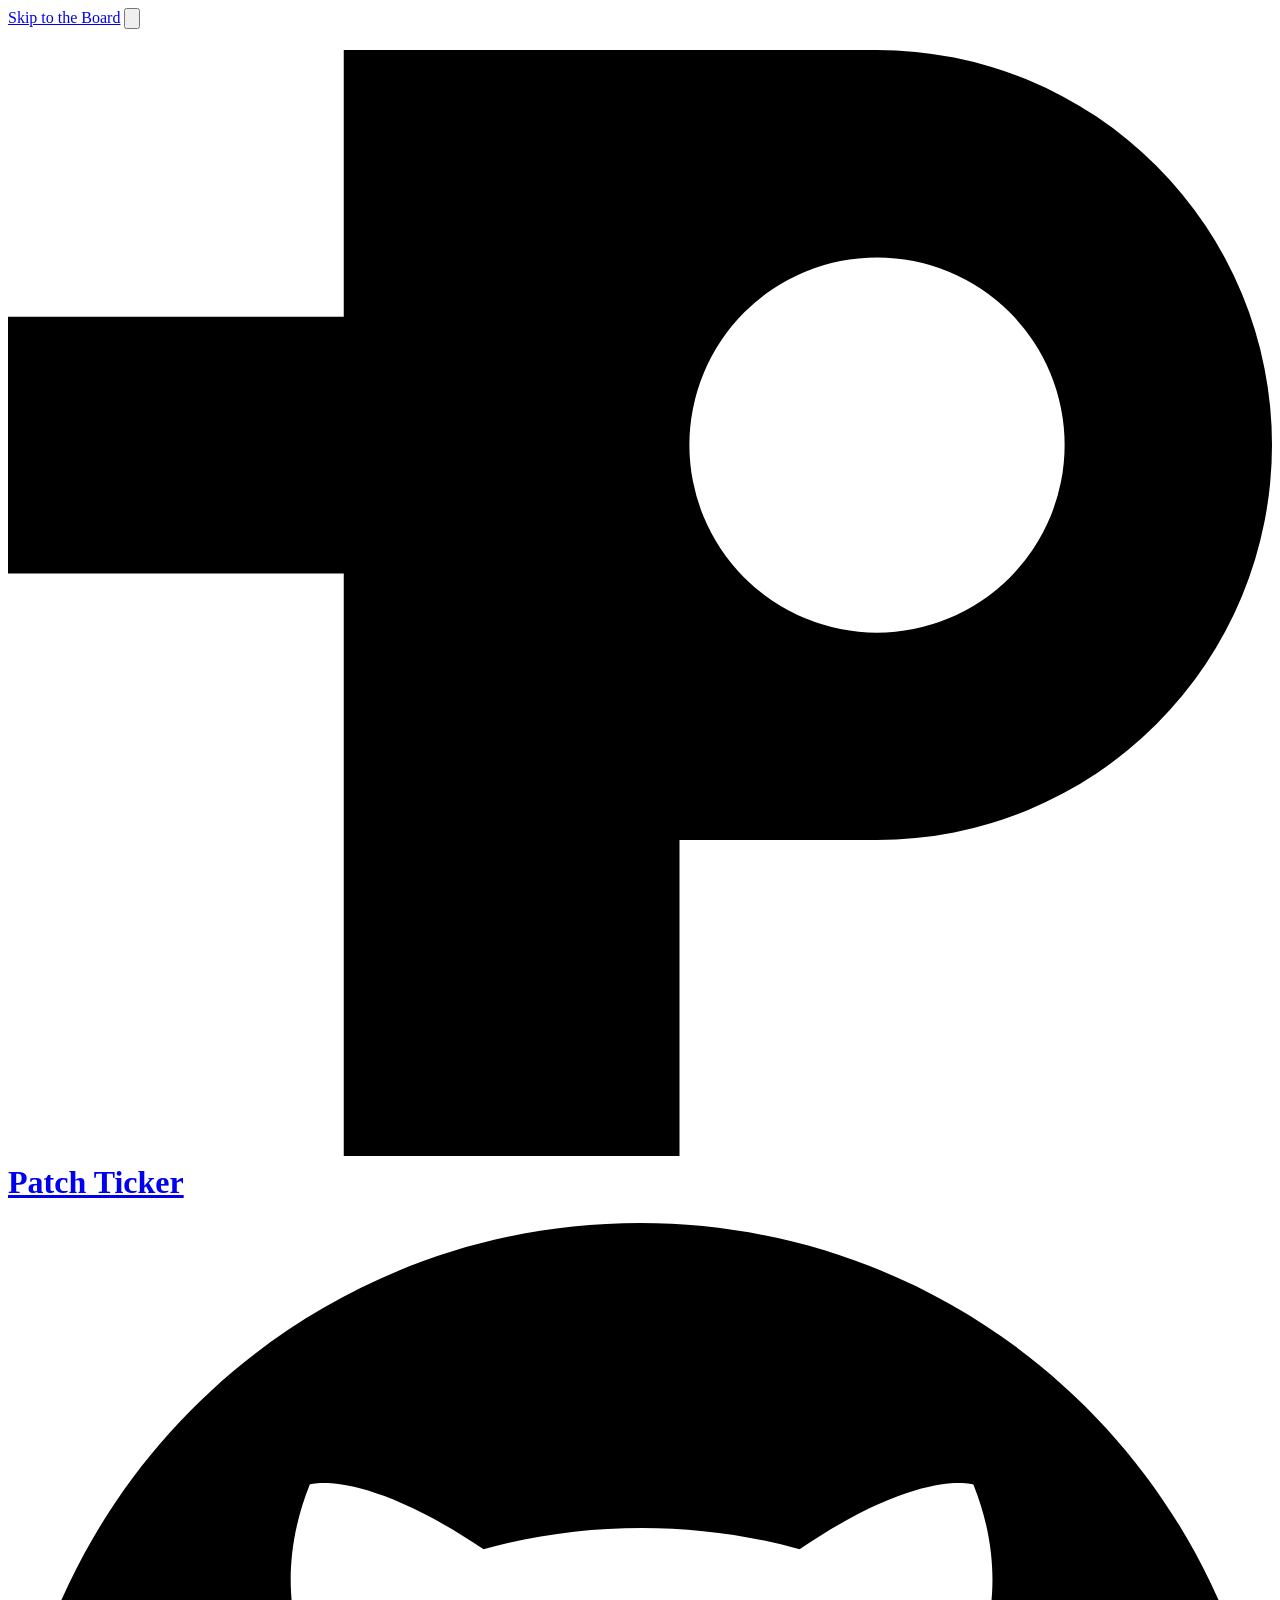
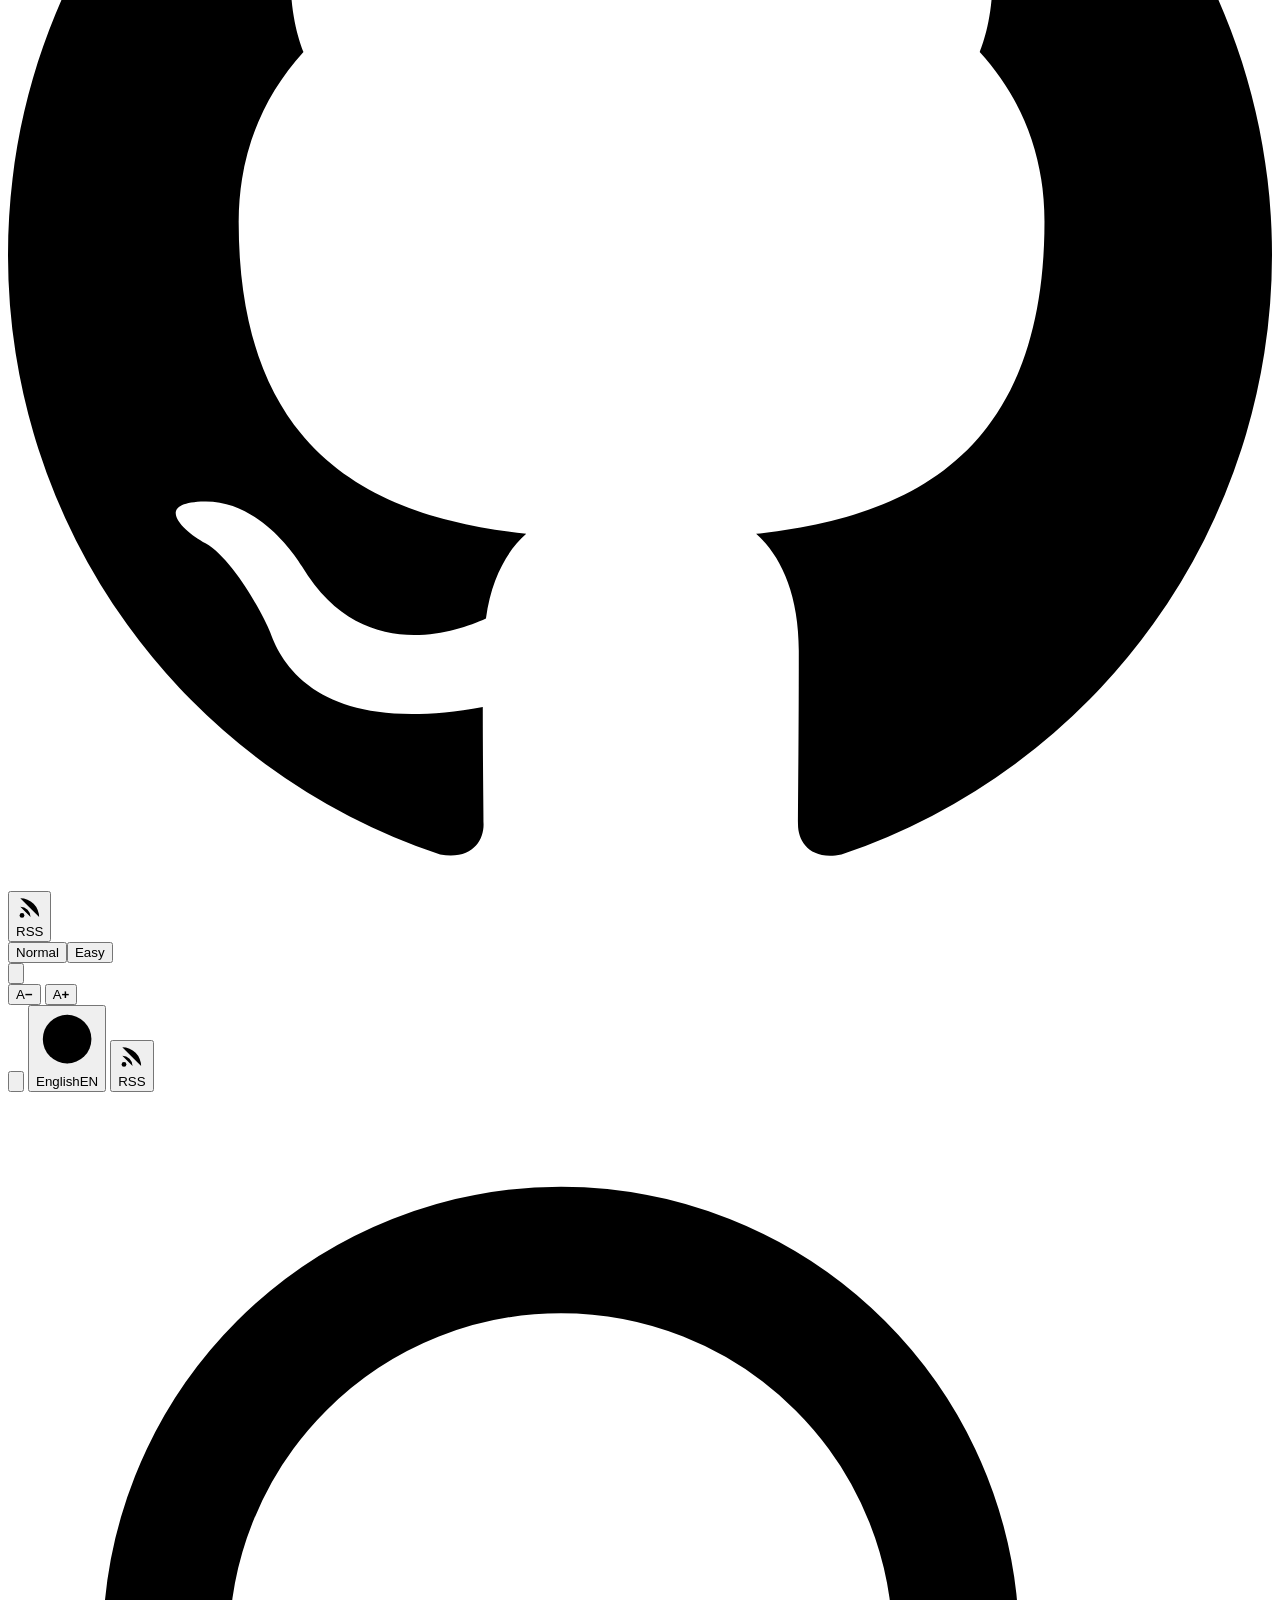
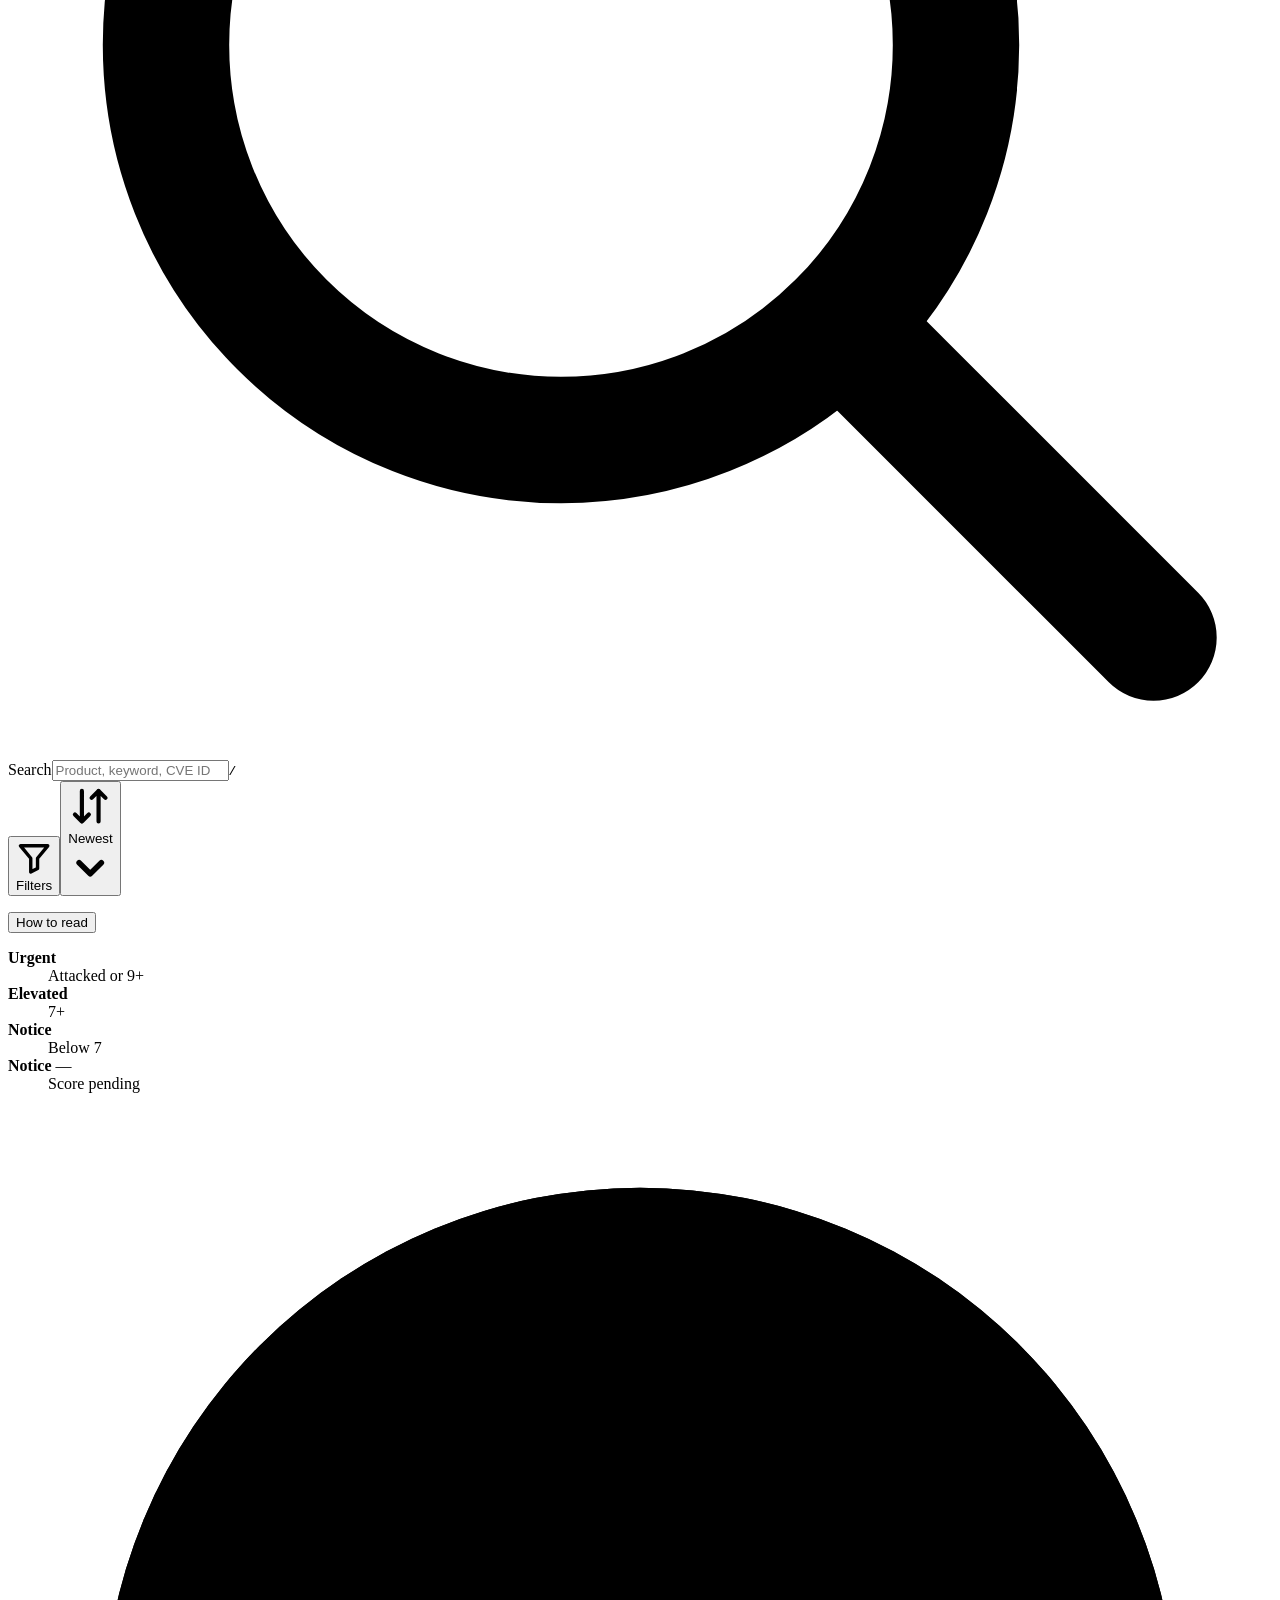
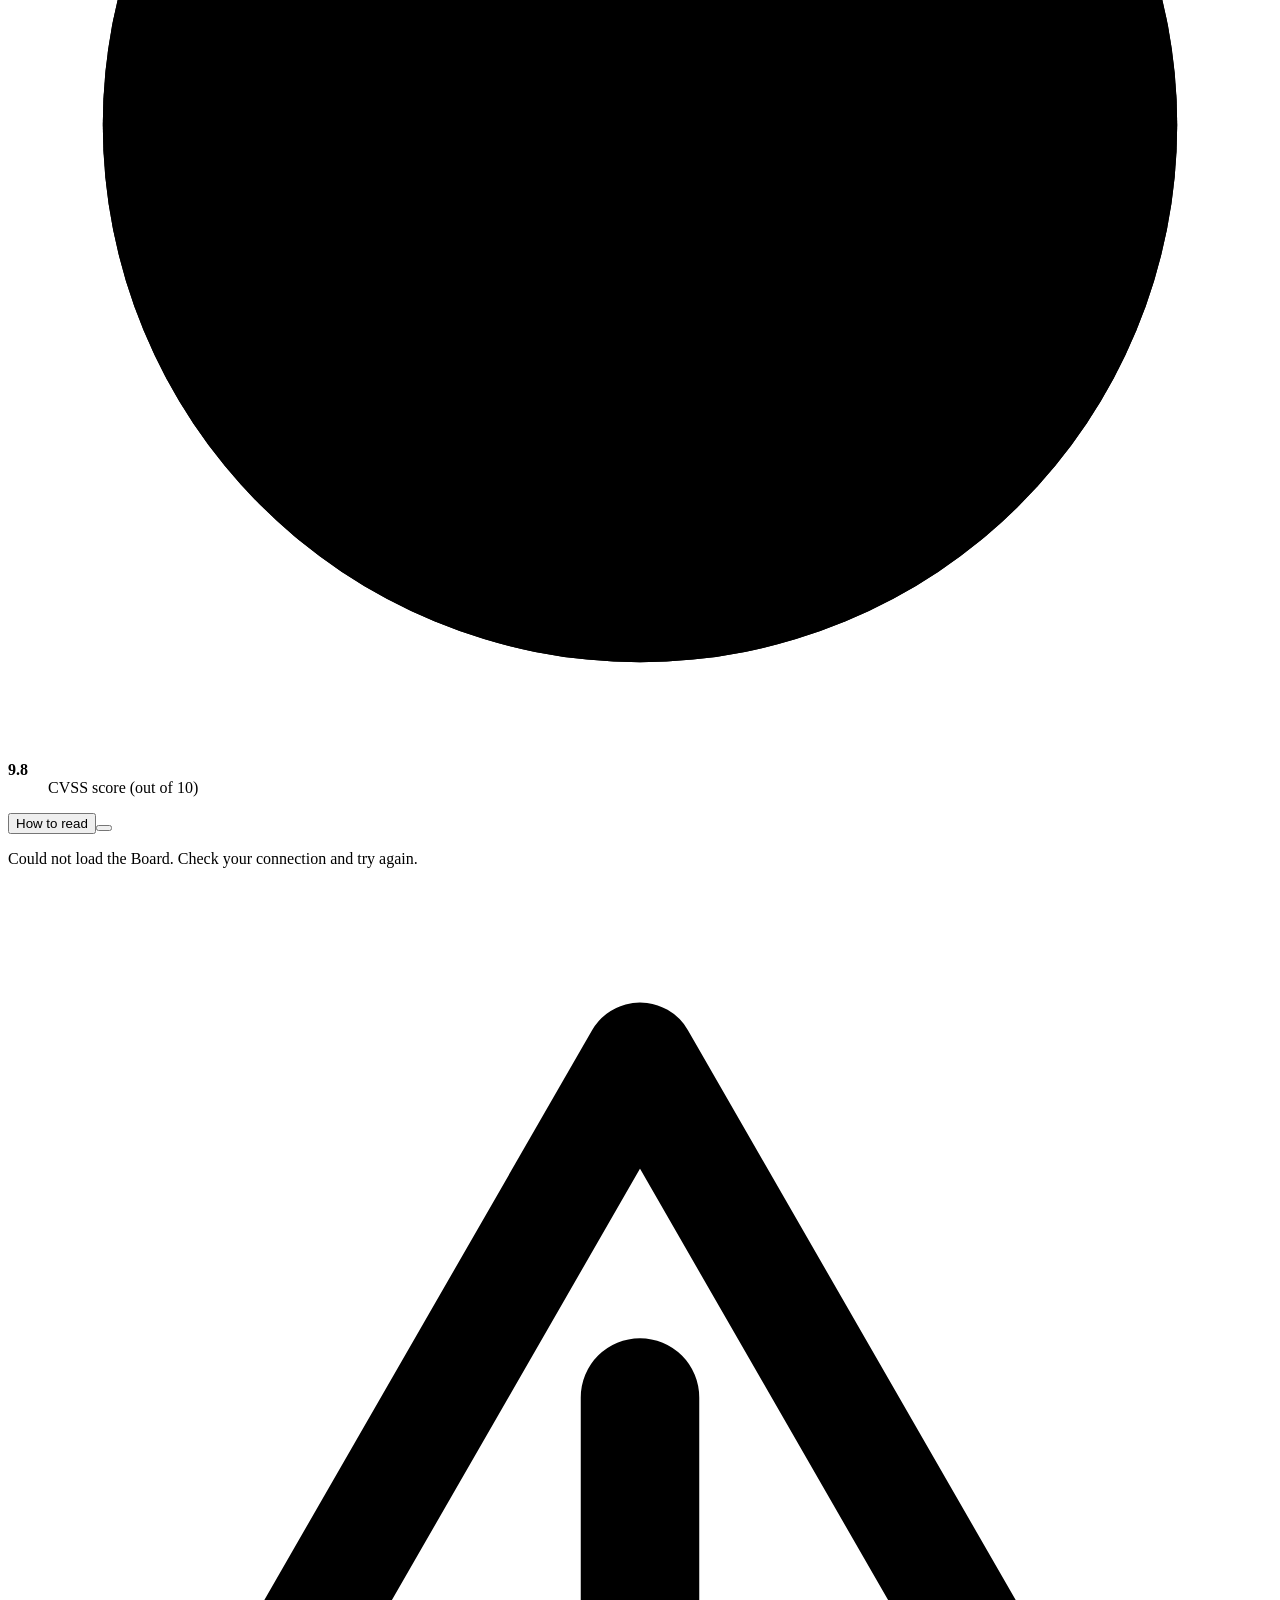
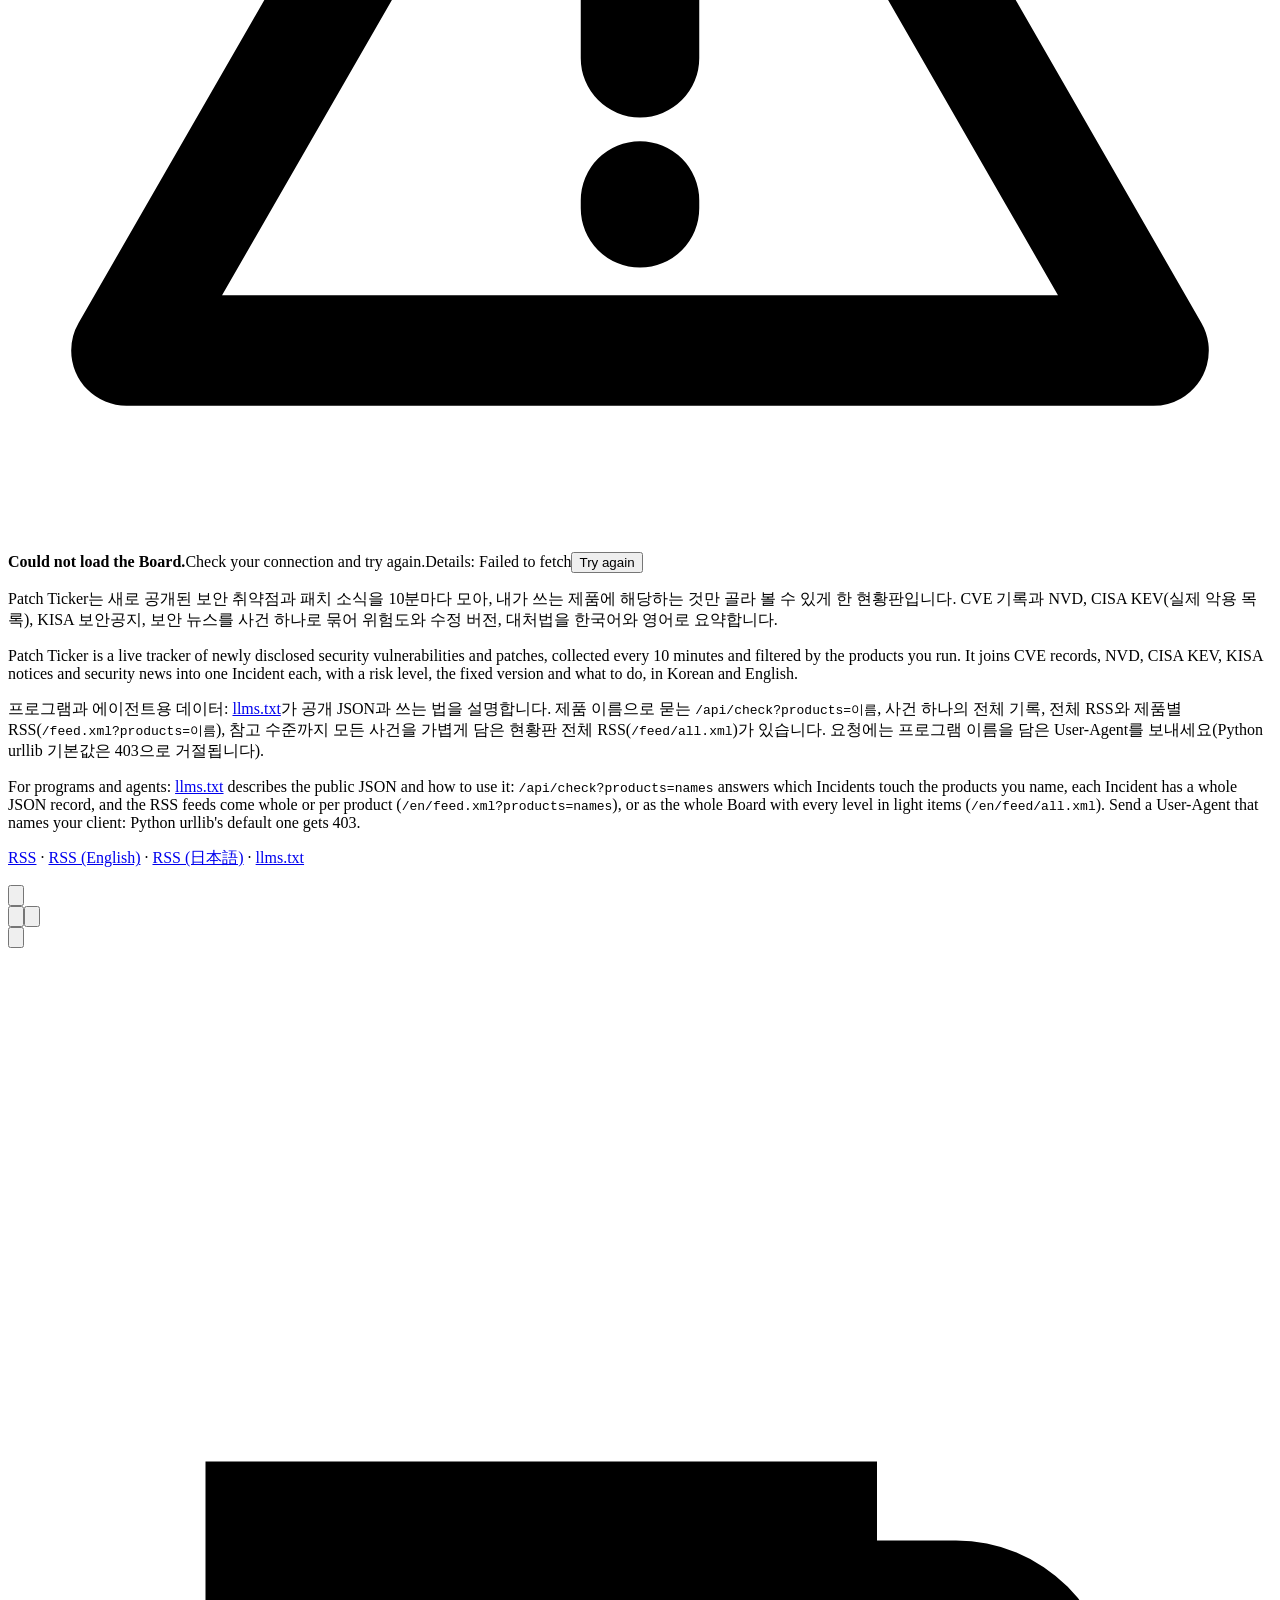
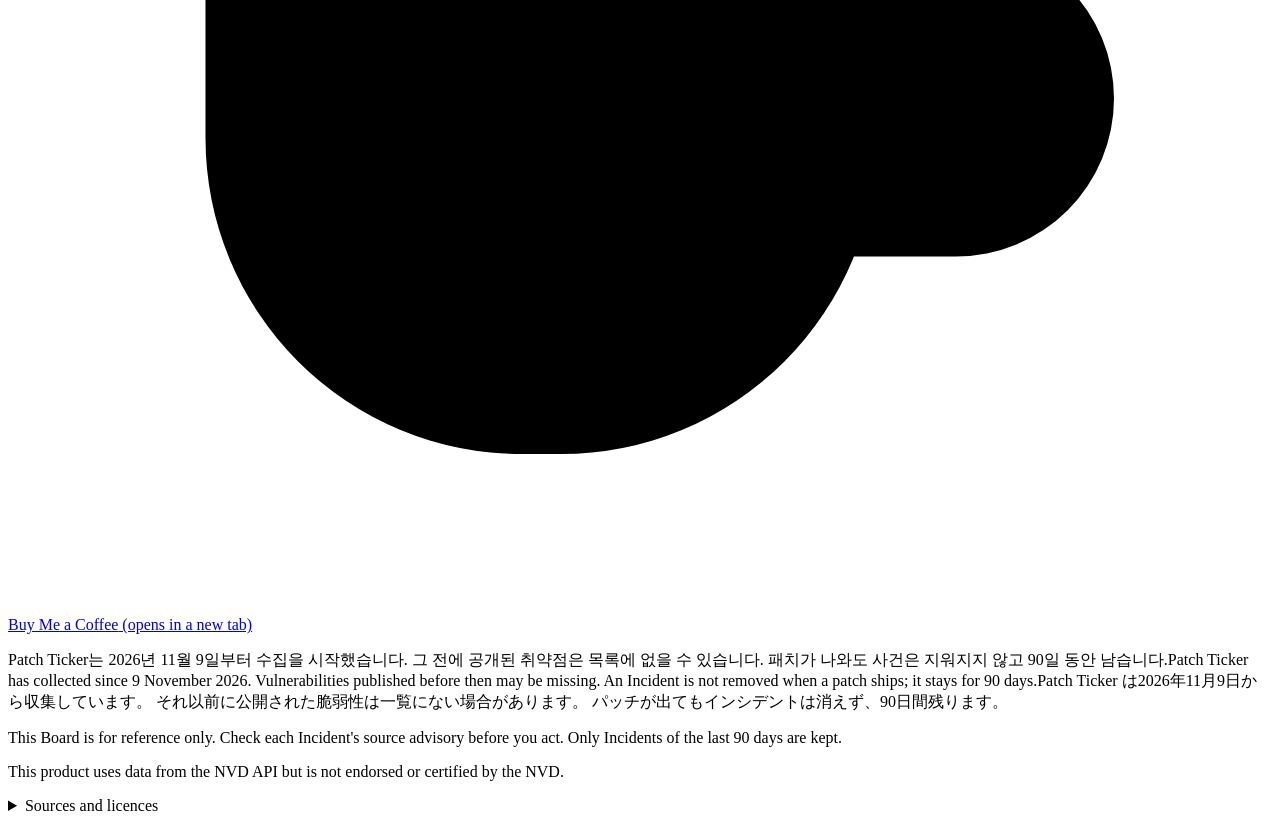
==== commit 234eab38: "One stylesheet: Incident, product and list pages draw the Board's opened row Owner, 11-27 ("디자인 왜 따로" ====
--- a/web/index.html
+++ b/web/index.html
@@ -57,1163 +57,7 @@
       ? 'https://patchticker-data.dwamaker.com/' : 'https://data.patchticker.com/'; window.vrEarly = {};
       for (const n of ['board/rows.json', 'status.json', 'index.json', 'board/products.json']) {
         const res = fetch(base + n, { cache: 'no-cache', signal: AbortSignal.timeout && AbortSignal.timeout(n === 'status.json' ? 15e3 : 12e4) }); res.catch(() => {}); window.vrEarly[base + n] = res; } } catch {}</script>
-  <style>
-    /* Graphite signage ground and its light twin; risk colours (red, amber, grey) are never used by Product lines. */
-    :root {
-      color-scheme: light dark;
-      --bg: light-dark(#f4f5f7, #121417);
-      --panel: light-dark(#ffffff, #191c20);
-      --panel-2: light-dark(#eceef1, #1f2328);
-      --group: light-dark(#e6ebf1, #1c2531);
-      /* the two kinds of group, each in its own colour on its tag (owner, 11-16) and, for a fold, its open members' rail (critique P2, 11-19): a release group
-         (함께 공개, one Incident) teal; a vendor fold (묶음, several Incidents) violet. Neither is a Product line (LINES).
-         Apart in both themes and under protan, deutan and tritan vision; never a risk colour, never the Highlights' blue.
-         Text 4.9:1+ on the tag's panel, rail 4.1:1+ on the group ground. */
-      --patch-edge: light-dark(#007c88, #3fc1cc);
-      --fold-edge: light-dark(#7340f2, #a98bff);
-      /* their tags' text on an 18% wash of the edge colour (Astryx Token teal / purple): 5.0:1+ on every ground in both themes */
-      --patch-ink: light-dark(#005a63, #3fc1cc);
-      --fold-ink: light-dark(#5326c9, #c2adff);
-      --rainbow: #ff4d4d, #ffa02e, light-dark(#d9a400, #ffe03a), #4cd964, #3ab7ff, #7a6cff, #ff5ad8, #ff4d4d; /* the 쉬운 설명 beckon only (DESIGN.md beckon-*) */ /* ground of a row that stands for several Incidents: a cool step off the page, not the opened-row white */
-      --ink: light-dark(#16191d, #ececec);
-      --ink-2: light-dark(#4f5862, #a8afb7);
-      --ink-3: light-dark(#5f6872, #8c949d);
-      --rule: light-dark(#dde1e5, #2a2f35);
-      --rule-2: light-dark(#c4c9cf, #3a4048);
-      --edge: light-dark(#858e97, #6b737c);
-      --high: light-dark(#c0262c, #ff6b62); /* by day Astryx red 45 (11-19): hue 25 sits farther from the gold under deutan vision; 4.87:1+ */
-      --mid: light-dark(#8a6100, #f5b400); /* 위험 text: dark gold, 4.62:1+ by day */
-      --mid-mark: light-dark(#a87700, #f5b400); /* 위험 marks (CVSS ring arc): brighter gold, 3.3:1+ by day (non-text); the day cap for a 3:1 gold stroke is L 0.62 (#b07e03) */
-      --note: light-dark(#5a6570, #9aa3ad); /* 4.96:1+ by day on the hover and group grounds (critique 13) */
-      /* Risk badges after Astryx's Token (owner, 11-19, candidate): a pale wash with dark same-hue text by day, a dark wash with light text by night
-         (Astryx neutral: red 85/25 + 25/80, yellow dark 90/25 + 25/80). Text on its wash 6.4:1+; washes 0.16+ from every line. */
-      --high-wash: light-dark(#ffc4be, #5b2b28);
-      --high-ink: light-dark(#76000c, #ffaea7);
-      --mid-wash: light-dark(#fae19e, #453a1c);
-      --mid-ink: light-dark(#4b3900, #eec448);
-      --note-wash: light-dark(#dae2ea, #323940);
-      --note-ink: light-dark(#434f5a, #bdc5ce);
-      --focus: light-dark(#1a5fb4, #7cc4ff);
-      --ok: light-dark(#1f6f1f, #68c8a8); /* done / nothing found: a state, never a risk and never a badge fill; 0.13+ from every line (critique 13) */
-      --skel: light-dark(#ccd3db, #5a5e66); /* Astryx --color-skeleton: the loading bars */
-      --warn-wash: light-dark(#e2a40033, #e2a4003f); /* Astryx --color-warning-muted: the stale and load-error banners only */
-      --shadow: light-dark(rgb(20 25 30 / 0.07), rgb(0 0 0 / 0.32));
-      --scrim: rgb(0 0 0 / 0.45); /* behind the phone filter sheet only */
-      --sans: "Pretendard Variable", Pretendard, "Apple SD Gothic Neo", "Malgun Gothic", "Noto Sans KR", system-ui, sans-serif;
-      --mono: ui-monospace, "Cascadia Mono", Consolas, monospace;
-      --pre: 6.5rem;
-      --gap: 1.25rem;
-      /* --tap: smallest touch target (44 px, PRODUCT.md). --r-frame: fields and Highlight frames; --r-ctl: buttons.
-         --fs-meta: status, dates, secondary lines; --fs-small: labels, controls, detail text. */
-      --ts: 1; /* text scale from the 가−/가+ buttons: only font sizes use it, layout stays */
-      --tap: 44px;
-      /* Astryx Button (owner, 11-19): a control is drawn at --size-element-lg (36px) under a mouse and grows to 44px under a
-         finger (src/internal/touchHitArea.stylex.ts grows the hit area on touch); --tap still holds the layout's heights.
-         --ctl-*: the secondary fill (Astryx --color-neutral, "Primary for the single most important action. Secondary or
-         ghost for the rest"), its hover and its pressed or open step. */
-      --ctl-h: 36px;
-      --ctl-fill: light-dark(#dedfe1, #353739);
-      --ctl-hover: light-dark(#d5d6d8, #424446);
-      --ctl-on: light-dark(#cccdd0, #4f5053);
-      --lift-low: 0 1px 1px rgb(0 0 0 / 0.1), 0 2px 8px rgb(0 0 0 / 0.1); /* Astryx --shadow-low: the switch's raised segment */
-      --seg-on: light-dark(#ffffff, #4f5053); /* that segment: the panel by day; by night a step lighter than its track, so it reads raised, not sunk */
-      --r-pill: 999px;
-      --r-frame: 6px;
-      --r-ctl: 6px;
-      /* Astryx Shape: "x Hardcode radius values; they won't scale with theme radius multipliers." -> every DESIGN.md radius is a token (marker 4, code 6). */
-      --r-marker: 4px;
-      --r-code: 6px;
-      /* Astryx Elevation: "x Hand-write a `box-shadow` in app code; …" -> the two lifts the Board repeats are named once. */
-      --lift-menu: 0 12px 28px -12px var(--shadow);
-      --lift-float: 0 6px 16px -8px var(--shadow);
-      /* Astryx Motion: "Set transition durations and easing from the motion tokens" -> one decelerate, one accelerate curve. */
-      --ease-out: cubic-bezier(0.16, 1, 0.3, 1);
-      --ease-exit: cubic-bezier(0.4, 0, 1, 1);
-      --fs-meta: 0.8125rem;
-      --fs-small: 0.875rem;
-    }
-    @media (pointer: coarse) { :root { --ctl-h: var(--tap); } }
-    :root[data-theme="light"] { color-scheme: light; }
-    :root[data-theme="dark"] { color-scheme: dark; }
-    *, *::before, *::after { box-sizing: border-box; }
-    [hidden] { display: none !important; }
-    html { background: var(--bg); scrollbar-color: var(--rule-2) var(--bg); scrollbar-gutter: stable; }
-    body { margin: 0; background: var(--bg); color: var(--ink); font: 400 calc(0.9375rem * var(--ts))/1.55 var(--sans); letter-spacing: -0.005em; word-break: keep-all; caret-color: var(--focus); -webkit-font-smoothing: antialiased; }
-    ::selection { background: color-mix(in srgb, var(--focus) 32%, transparent); }
-    :focus-visible { outline: 2px solid var(--focus); outline-offset: 2px; }
-    button, input { font: inherit; color: inherit; }
-    a { color: var(--focus); text-underline-offset: 3px; text-decoration-color: color-mix(in srgb, var(--focus) 50%, transparent); }
-    @media (hover: hover) { a:hover { text-decoration-color: currentColor; } } /* src/Link/Link.tsx:73-77 underline on ':hover' under (hover: hover); ours already underlines, so the line darkens as on 읽는 법 */
-    .wrap { max-width: 75rem; margin: 0 auto; padding: 0 1rem; }
-    @media (min-width: 768px) { .wrap { padding: 0 1.5rem; } }
-    /* the jump buttons (fixed, 44px, 1rem from the edge) never sit on a row (owner, 11-19): where the side margin is narrower
-       than they need (80px with the scrollbar), the Board's own right padding makes up the rest */
-    @media (min-width: 768px) { main.wrap { padding-right: max(1.5rem, calc(5rem - max(0px, (100vw - 75rem) / 2))); } }
-
-    /* top bar: name, 기본|쉬운 설명, theme and language */
-    .top { position: relative; border-bottom: 1px solid var(--rule); }
-    #prefs-btn { display: none; }
-    #prefs-btn svg { width: 18px; height: 18px; }
-    .top .wrap { min-height: 4rem; display: grid; grid-template-columns: 1fr auto 1fr; align-items: center; gap: 0.75rem; }
-    /* name, GitHub and RSS sit at one even spacing (owner, 11-19): each icon button pads 0.375rem both sides and the name
-       takes the same 0.375rem, so name→icon and icon→icon read the same 0.875rem */
-    .brand { display: flex; align-items: center; gap: 0.125rem; min-width: 0; }
-    .brand h1 { margin-right: 0.375rem; }
-    .brand :is(#repo, #feeds-btn) { padding-inline: 0.375rem; }
-    #repo { color: var(--ink-2); } /* the public repository, beside the name */
-    #repo svg { width: 20px; height: 20px; fill: currentColor; }
-    @media (hover: hover) { #repo:hover { color: var(--ink); } }
-    /* Support badge (owner, 11-18): the README's Buy Me a Coffee badge, drawn here (no third-party image), in the footer's
-       top right corner beside the notices (capped at 46rem) from 1024px; narrower, on a row of its own above them,
-       centred. First in the markup, so the narrow order needs no reordering. Its yellow is the one brand colour outside
-       the palette, the same in both themes (black on it 15.6:1). */
-    #support { display: flex; width: fit-content; align-items: center; gap: 0.5rem; min-height: var(--tap); margin: 0.25rem auto 1rem; padding: 0 1.25rem; border-radius: var(--r-marker); background: #ffdd00; color: #000; font-size: 0.875rem; font-weight: 700; letter-spacing: 0.1em; text-transform: uppercase; text-decoration: none; }
-    #support svg { width: 18px; height: 18px; flex: none; fill: none; stroke: currentColor; stroke-width: 1.8; stroke-linecap: round; stroke-linejoin: round; }
-    @media (hover: hover) { #support:hover { background: #ffe74d; } }
-    @media (min-width: 1024px) { footer .wrap { display: grid; grid-template-columns: minmax(0, 46rem) auto; justify-content: space-between; align-items: start; column-gap: 2rem; } #support { grid-area: 1 / 2; margin: 0.25rem 0 0; } }
-    @media (max-width: 599px) { #repo, #feeds-btn { display: none; } } /* phones: the header line is full */
-    /* RSS (owner, 11-17): a button beside GitHub opens a small menu of the feeds; on phones the same menu opens
-       from the settings panel (#feeds-btn-phone), since the header line is full. A popover: the browser opens it from the
-       button (commandfor), closes it on Escape or a click elsewhere and returns focus; anchored under its button where
-       anchor positioning exists, placed by app.mjs elsewhere. Without popovers the buttons are not drawn (the footer's RSS
-       link, once the fallback, was dropped at the owner's word, 11-18). */
-    .feeds-btn { gap: 0.5rem; } /* one icon-label gap for every button, 0.5rem as 필터 and the panel buttons have (Astryx src/Button/Button.tsx:122 "gap: spacingVars['--spacing-2']"; their Button page renders 8px beside a 16px icon) */
-    .feeds-btn svg { width: 16px; height: 16px; fill: none; stroke: currentColor; stroke-width: 1.8; stroke-linecap: round; }
-    .feeds-btn circle { fill: currentColor; stroke: none; }
-    #feeds-btn { padding: 0 0.75rem; color: var(--ink-2); }
-    #feeds-btn[aria-expanded="true"] { color: var(--ink); }
-    @media (hover: hover) { #feeds-btn:hover { color: var(--ink); } }
-    #feeds-btn-phone { display: none; }
-    @media (max-width: 599px) { #feeds-btn-phone { display: inline-flex; } .feeds { margin-block: 0.75rem; } }
-    /* 600-1023px: the three-part grid gave the name its third of the line, and the name, GitHub and 후원 already ran under
-       the switch at 600px (and at 700-768px with 150% text). Here RSS shows its icon alone (the word stays its
-       name), the name keeps one line, and the line wraps rather than overlap where even that does not fit. */
-    @media (min-width: 600px) and (max-width: 1023px) {
-      .top .wrap { display: flex; flex-wrap: wrap; align-items: center; gap: 0.5rem 0.75rem; padding-block: 0.625rem; }
-      #views { margin-inline: auto; }
-      .end { margin-left: auto; }
-      h1 { white-space: nowrap; }
-      #feeds-btn { padding: 0; }
-      #feeds-btn > span { position: absolute; width: 1px; height: 1px; overflow: hidden; clip-path: inset(50%); white-space: nowrap; }
-    }
-    @supports not selector(:popover-open) { .feeds-btn { display: none !important; } }
-    /* One menu for the four dropdowns (owner, 11-19: "드롭다운 디자인 통일"): the search bar's suggestions, 정렬, the language
-       and RSS menus share Astryx DropdownMenu's surface (4px in, rows 2px apart; src/DropdownMenu/DropdownMenu.tsx:167-187),
-       its row (8px in, 6px block at md, the label size, the panel radius less its padding; DropdownMenuItem.tsx:58-118), its
-       group heading (supporting size, Secondary Ink; DropdownMenuGroup.tsx:41-48) and its 4px gap to the trigger (:1859);
-       the current choice is a check at the row's end (Selector itemCheckmark). Hover and press are see-through ink, as
-       Astryx --color-overlay-hover/-pressed, so they also sit on the frosted ground below. */
-    .menu { --menu-hover: color-mix(in srgb, var(--ink) 8%, transparent); --menu-press: color-mix(in srgb, var(--ink) 14%, transparent);
-      display: flex; flex-direction: column; gap: 2px; margin: 0; padding: 0.25rem; overflow-y: auto; overscroll-behavior: contain; scrollbar-width: thin;
-      border: 1px solid var(--rule-2); border-radius: var(--r-frame); background: var(--panel); color: var(--ink); box-shadow: var(--lift-menu);
-      font-size: calc(var(--fs-small) * var(--ts)); line-height: 1.45; }
-    .menu[popover]:not(:is(:popover-open)) { display: none; } /* also where popovers are unknown: never drawn in the page */
-    .menu ul { display: flex; flex-direction: column; gap: 2px; margin: 0; padding: 0; list-style: none; }
-    :is(.menu, .menu ul) > * { flex: none; } /* a long menu scrolls; its rows never squeeze */
-    .menu-head { margin: 0; padding: 0.25rem 0.5rem; color: var(--ink-2); font-size: calc(var(--fs-meta) * var(--ts)); font-weight: 400; user-select: none; }
-    .mi { display: flex; align-items: center; gap: 0.5rem; width: 100%; min-height: var(--ctl-h); padding: 0.375rem 0.5rem; border: 0; border-radius: var(--r-marker); background: none; color: var(--ink); font: inherit; text-align: start; cursor: pointer; }
-    @media (hover: hover) { .mi:hover { background: var(--menu-hover); } .mi:active { background: var(--menu-press); } }
-    /* a keyboard's row: the fill and the focus ring inside it (Selector itemKeyboardHighlighted: the fill alone is under 3:1) */
-    .mi:focus-visible, .suggest .mi[aria-selected="true"] { background: var(--menu-hover); outline: 2px solid var(--focus); outline-offset: -2px; }
-    .langs .mi[aria-current="true"], .sorts .mi[aria-selected="true"] { font-weight: 600; }
-    :is(.langs .mi[aria-current="true"], .sorts .mi[aria-selected="true"])::after { content: ""; flex: none; width: 0.375rem; height: 0.625rem; margin: 0 0.25rem 0 auto; border: solid var(--focus); border-width: 0 2px 2px 0; rotate: 45deg; translate: 0 -1px; }
-    /* Frosted menus (owner, 11-19, an experiment): 90% of the panel over a blur of what lies behind. Delete this rule for
-       solid menus; ?menu=solid shows them solid to compare (app.mjs). Every menu text keeps 4.5:1+ even over a solid ink or
-       white ground behind it, the hover fill included (Secondary Ink is the faintest menu text). */
-    @supports ((backdrop-filter: blur(1px)) or (-webkit-backdrop-filter: blur(1px))) { :root:not(.menu-solid) .menu { background: color-mix(in srgb, var(--panel) 70%, transparent); -webkit-backdrop-filter: blur(12px) saturate(1.2); backdrop-filter: blur(12px) saturate(1.2); } }
-    /* the popover menus enter from just above (src/Layer/layerAnimations.stylex.ts:53-58 enterBelow) */
-    @media (prefers-reduced-motion: no-preference) {
-      .menu[popover] { opacity: 0; translate: 0 -0.25rem; transition: opacity, translate, display, overlay; transition-duration: 0.15s; transition-behavior: allow-discrete; }
-      .menu:popover-open { opacity: 1; translate: 0 0; transition-duration: 0.1s; }
-      @starting-style { .menu:popover-open { opacity: 0; translate: 0 -0.25rem; } }
-    }
-    @supports (position-area: block-end) { .menu[popover] { inset: auto; margin-block: 0.25rem; position-try-fallbacks: flip-block, flip-inline, flip-block flip-inline; } }
-    @supports not (position-area: block-end) { .menu[popover] { position: fixed; inset: auto; } }
-    .feeds { width: min(23rem, calc(100vw - 2rem)); max-height: calc(100dvh - 2rem); }
-    @supports (position-area: block-end) { .feeds { position-area: block-end span-inline-end; } }
-    /* an RSS row keeps its link, 복사 and address in the menu row's padding and corners; its link is the row's hover */
-    .feed { display: grid; grid-template-columns: minmax(0, 1fr) auto; align-items: center; gap: 0.125rem 0.5rem; padding: 0.375rem 0.5rem; border-radius: var(--r-code); }
-    @media (hover: hover) { .feed:has(> a:hover) { background: var(--menu-hover); } }
-    .feed > a { color: var(--ink); text-decoration: none; border-radius: var(--r-marker); overflow-wrap: anywhere; }
-    .feed > a b, .feed > b { display: block; font-weight: 600; }
-    .feed .note { display: block; color: var(--ink-2); font-size: calc(var(--fs-meta) * var(--ts)); }
-    .feed > .btn { padding: 0 0.75rem; gap: 0.5rem; }
-    .feed > .btn .ok svg { width: 14px; height: 14px; display: block; }
-    .feed code, .feed > p { grid-column: 1 / -1; margin: 0; }
-    .feed code { color: var(--ink-2); font: calc(0.75rem * var(--ts))/1.4 var(--mono); overflow-wrap: anywhere; display: -webkit-box; -webkit-box-orient: vertical; -webkit-line-clamp: 3; overflow: hidden; }
-    #feed-none > b, #feed-none > .note { grid-column: 1; }
-    #feed-none > .btn { grid-row: 1 / span 2; grid-column: 2; }
-    h1 { margin: 0; display: flex; align-items: center; gap: 0.625rem; font: 700 calc(1.25rem * var(--ts))/1 var(--sans); letter-spacing: -0.02em; }
-    h1 a { display: flex; align-items: center; min-height: 24px; gap: inherit; color: inherit; text-decoration: none; border-radius: var(--r-ctl); } /* the logo: back to the top of the Board, conditions and search cleared (app.mjs #home) */
-    @media (pointer: coarse) { h1 a { min-height: var(--tap); } } /* 44px to tap; centred in the header line, which its 44px buttons already set */
-    h1 svg { flex: none; height: 1em; width: auto; fill: var(--focus); } /* the logo symbol (.scratch/logo), Wayfinding Blue in both themes */
-    /* 기본|쉬운 설명 as Astryx's SegmentedControl (owner, 11-19): a borderless recessed track (2px in, the control radius), the
-       chosen segment a raised panel with the low shadow and semibold ink, the other in Secondary Ink (src/SegmentedControl/
-       SegmentedControl.tsx container + SegmentedControlItem.tsx selected; concentric radius 8 - 2 = 6) */
-    #views { display: inline-flex; padding: 2px; border: 0; border-radius: var(--r-ctl); background: var(--ctl-fill); }
-    #views button { min-height: calc(var(--ctl-h) - 4px); padding: 0 1rem; border: 0; border-radius: var(--r-marker); background: none; color: var(--ink-2); font-weight: 500; cursor: pointer; }
-    @media (pointer: coarse) { #views button { min-height: var(--tap); } } /* 44px under a finger */
-    #views button[aria-pressed="true"] { background: var(--seg-on); color: var(--ink); font-weight: 600; box-shadow: var(--lift-low); }
-    .end { justify-self: end; display: flex; gap: 0.25rem; }
-    /* Astryx Button, secondary (the default): the neutral fill, no edge, 8px corners, 12px in, an 8px icon gap, medium weight;
-       a press dips to 98% (src/Button/Button.tsx base, pressable, variants.secondary). The 1px edge stays transparent, so
-       sizes hold and forced colours still draw it. */
-    .btn { min-height: var(--ctl-h); min-width: var(--ctl-h); gap: 0.5rem; padding: 0 0.75rem; border: 1px solid transparent; border-radius: var(--r-ctl); background: var(--ctl-fill); font-size: calc(var(--fs-small) * var(--ts)); font-weight: 500; cursor: pointer; display: inline-flex; align-items: center; justify-content: center; }
-    @media (hover: hover) { .btn:hover:where(:not([aria-disabled="true"])) { background: var(--ctl-hover); color: var(--ink); } }
-    .btn:is([commandfor], #filter-btn, #prefs-btn)[aria-expanded="true"] { background: var(--ctl-on); color: var(--ink); } /* its menu or panel is open: the pressed step (not 주요 사건 접기, which only expands the list) */
-    /* ghost (Astryx IconButton, Best Practices: "Use ghost in toolbars + dense areas to reduce visual clutter"): the header's
-       controls and the icon-only closes; the fill comes on hover and while open */
-    :where(#repo, #feeds-btn, #feeds-btn-phone, #prefs-btn, #theme, #lang, .p-close, .fp-close):not([aria-expanded="true"]) { background: none; } /* as weak as .btn, so .btn:hover still fills it */
-    /* Astryx Button, isLoading: a spinner in the label's colour while it works (the button stays focusable) */
-    .btn[aria-busy="true"]::before { content: ""; flex: none; width: 14px; height: 14px; box-sizing: border-box; border: 2px solid currentColor; border-right-color: transparent; border-radius: 50%; animation: spin 700ms linear infinite; }
-    @keyframes spin { to { rotate: 1turn; } }
-    @media (prefers-reduced-motion: reduce) { .btn[aria-busy="true"]::before { animation-duration: 2s; } }
-    /* Astryx Button, Props, isLoading: "blocks re-activation but stays focusable (aria-disabled, not native disabled)" */
-    .btn[aria-disabled="true"] { cursor: default; color: var(--ink-3); } /* the loading button dims (approved Astryx item 26; Button.tsx:399-400 keeps a spinner undimmed, and the Board has no spinner) */
-    #theme { padding: 0; }
-    /* text size: 가− and 가+ in one outline, the glyph grows left to right (px, so the
-       control itself does not jump); everything else is rem, so the root size scales the Board */
-    /* a ButtonGroup of two ghost buttons (Astryx ButtonGroup, Best Practices: "Same variant for all buttons to look like one
-       unit"): no outline of its own, a hairline between the two */
-    .sizes { display: inline-flex; align-items: center; border-radius: var(--r-ctl); }
-    .sizes button { min-width: var(--ctl-h); min-height: var(--ctl-h); padding: 0; border: 0; border-radius: var(--r-ctl); background: none; font-weight: 700; line-height: 1; cursor: pointer; }
-    .sizes button + button { position: relative; }
-    .sizes button + button::before { content: ""; position: absolute; left: 0; top: 25%; bottom: 25%; border-left: 1px solid var(--rule-2); }
-    /* an end step is aria-disabled, not disabled, so it keeps the focus (Astryx Button, Props, isDisabled: "uses aria-disabled instead of native disabled") */
-    @media (hover: hover) { .sizes button:hover:not([aria-disabled="true"]) { background: var(--ctl-hover); } }
-    .sizes button[aria-disabled="true"] { cursor: default; }
-    /* one disabled look for the end steps of 가−/가+ and 한 화면 위로/아래로: the glyph at half strength (src/Button/Button.tsx:205-206 "disabled: { opacity: 0.5 }"); the pair's divider stays */
-    .sizes button[aria-disabled="true"] > span { opacity: 0.5; }
-    .sizes b { margin-left: 1px; font-size: 10px; }
-    .sizes .g1 { font-size: 12px; }
-    .sizes .g3 { font-size: 18px; }
-    #lang { gap: 0.5rem; }
-    #lang svg { flex: none; width: 16px; height: 16px; fill: none; stroke: currentColor; stroke-width: 1.4; }
-    #lang .short { display: none; }
-    /* the language menu (owner, 11-17) and 정렬 (11-19): a menu under the button, at its end; one entry per language, in itself */
-    .langs, .sorts { min-width: 9rem; }
-    @supports (position-area: block-end) { :is(.langs, .sorts) { position-area: block-end span-inline-start; } }
-    @media (max-width: 599px) { #lang .full { display: none; } #lang .short { display: inline; } h1 { white-space: nowrap; } } /* the header fits 375px */
-    #theme svg { width: 18px; height: 18px; }
-    #theme[aria-checked="true"] .moon, #theme[aria-checked="false"] .sun { display: none; } /* the icon is the theme it switches to */
-    @media (hover: hover) { #views button:not([aria-pressed="true"]):hover { background: var(--ctl-hover); color: var(--ink); } }
-    @media (max-width: 599px) {
-      /* name and controls share the first line while they fit; at 320px or with larger text the controls
-         drop under the name instead of pushing the page sideways; the 기본|쉬운 설명 switch always gets its own line */
-      /* one line: name, 기본|쉬운 설명, settings; 가−/가+, theme and language open under it (critique 10) */
-      .top .wrap { display: flex; flex-wrap: wrap; align-items: center; gap: 0.5rem 0.625rem; padding-block: 0.625rem; }
-      #views { margin-left: auto; }
-      #views button { min-width: 0; padding: 0 0.75rem; white-space: nowrap; }
-      #prefs-btn { display: inline-flex; padding: 0; }
-      .end { display: none; }
-      .end.open { display: flex; position: absolute; top: calc(100% - 0.25rem); right: 1rem; z-index: 18; padding: 0.5rem; background: var(--panel); border: 1px solid var(--rule-2); border-radius: var(--r-frame); box-shadow: var(--lift-menu); }
-    }
-    @media (max-width: 374px) { /* 320-374px: tighter name and switch keep the one header line (at 360px the settings button had wrapped under the name) */
-      .top .wrap { column-gap: 0.375rem; }
-      h1 { gap: 0.375rem; font-size: calc(1.1875rem * var(--ts)); } /* 19px: a 1.25 step over the 15px body (critique 13) */
-      #views button { min-width: var(--tap); padding: 0 0.5rem; } /* 기본 was 42px wide */
-    }
-
-    /* the search bar, 필터 and 정렬 on one line (owner, 11-19: one Astryx PowerSearch bar replaced the product field and the
-       search field side by side) */
-    #filter { margin-top: 0.625rem; }
-    /* frozen at the top while the Board scrolls (owner, 11-09); a hairline and a soft shadow once it has lifted off */
-    html { scroll-padding-top: calc(var(--stick, 0px) + 0.5rem); }
-    @media (min-width: 768px) { #filter { position: sticky; top: 0; z-index: 12; padding-block: 0.625rem; background: var(--bg); } }
-    #filter, .search-row { transition: box-shadow 200ms ease-out; }
-    /* 필터 and 정렬 at the end of the search line at every width, so they freeze with it (critique 11-17: they had their own
-       line under the status line, with a copy riding the frozen row once that line scrolled away) */
-    /* where 필터 and 정렬 would leave the bar under 8em (large text on a phone: audit 11-19 measured a 47px stub), they wrap
-       under it at the end; at default text the bar keeps 127px+ at 360px, so the row stays one control high */
-    .search-row { display: flex; align-items: center; flex-wrap: wrap; row-gap: 0.5rem; }
-    .search-row > .field { flex: 1 1 8em; min-width: 0; }
-    .search-tools { display: flex; align-items: center; justify-content: flex-end; gap: 0.5rem; flex: none; margin-left: auto; padding-left: 0.5rem; }
-    .search-tools > * { flex: none; }
-    .search-tools .btn { position: relative; gap: 0.375rem; padding: 0 0.75rem; }
-    .search-tools svg { width: 16px; height: 16px; }
-    #sort { max-width: 9rem; }
-    #sort-now { min-width: 0; overflow: hidden; text-overflow: ellipsis; white-space: nowrap; }
-    #sort .chev-ic { width: 12px; height: 12px; margin-right: -0.125rem; color: var(--ink-2); }
-    .search-tools .sort-ic { display: none; }
-    /* under 360px 정렬 is its 44px icon (its name says the order), so the search field keeps 160px+ (critique 13: it had 123px) */
-    @media (max-width: 359px) {
-      #sort { width: var(--ctl-h); padding: 0; }
-      #sort :is(#sort-now, .chev-ic) { display: none; }
-      .search-tools .sort-ic { display: block; width: 18px; height: 18px; }
-    }
-    @media (max-width: 599px) { #sort { max-width: 6.5rem; } .search-tools .btn { padding: 0 0.625rem; } } /* the search words keep their room at 375px */
-    /* phones: the bar takes the whole line, 필터 and 정렬 under it at the end, so picked tokens and the typed words have room */
-    /* phones: 필터 and 정렬 sit beside the one-row bar, so the frozen row stays one control high; while the bar has the
-       focus it takes the whole line, its tokens wrap, and 필터 and 정렬 go under it at the end */
-    @media (max-width: 599px) { .search-row:has(.sbar:focus-within) { flex-wrap: wrap; row-gap: 0.5rem; } .search-row:has(.sbar:focus-within) > .sbar { flex-basis: 100%; } .search-row:has(.sbar:focus-within) .search-tools { flex: 1 1 100%; padding-left: 0; } }
-    /* phones: 맨 위로 / 맨 아래로 show while the page moves and fade 2 s after it stops, so they do not sit on the text
-       being read (owner, critique 12); a keyboard focus keeps them */
-    @media (max-width: 767px) { .jump-idle .jump button:not(.off):not(:focus-visible) { opacity: 0; visibility: hidden; transition-duration: 400ms; } }
-    #pick-hint:not(:empty), #alias-hint:not(:empty), .older-done, #picks .pick-note { animation: hint-in 220ms var(--ease-out); }
-    @keyframes hint-in { from { opacity: 0; translate: 0 -4px; } }
-    @media (prefers-reduced-motion: reduce) { #pick-hint:not(:empty), #alias-hint:not(:empty), .older-done, #picks .pick-note { animation-name: fade-in; } }
-    @keyframes fade-in { from { opacity: 0; } }
-    #prefs-btn svg { transition: transform 220ms var(--ease-out); }
-    #prefs-btn[aria-expanded="true"] svg { transform: rotate(90deg); }
-    .scrolled #filter, .scrolled .search-row { box-shadow: 0 1px 0 var(--rule), 0 8px 14px -12px var(--shadow); }
-    .field { display: flex; align-items: center; gap: 0.75rem; min-height: 48px; padding: 0 0.875rem; background: var(--panel); border: 1px solid var(--edge); border-radius: var(--r-frame); }
-    .field:focus-within { outline: 2px solid var(--focus); outline-offset: 1px; }
-    .field input { flex: 1; min-width: 0; min-height: 46px; border: 0; background: none; outline: 0; }
-    .field input::placeholder { color: var(--ink-3); }
-    /* the search bar (Astryx Tokenizer wrapperWithTokens): picked Products flow as tokens before the typed text and wrap inside the
-       field, inset 5px all round so a 4px token corner sits concentric with the 10px field (10 - 5 - 1), rows 5px apart;
-       the end lane (count, clear-all, '/') holds the first row's end and every row stops short of it (--lane, app.mjs). Not .bar: that is the Highlights line */
-    .sbar { position: relative; flex-wrap: wrap; gap: 5px; padding-inline-end: calc(0.875rem + var(--lane, 0px)); cursor: text; }
-    .sbar > svg { margin-right: 0.375rem; }
-    .sbar input { flex: 1 1 8rem; }
-    .sbar.has-tokens { padding-block: 5px; padding-inline-end: calc(5px + var(--lane, 0px)); }
-    .sbar.has-tokens input { flex: 1 1 40px; min-width: 40px; min-height: 36px; padding-left: 0.25rem; }
-    /* Tokenizer inputCompact: empty and not focused, the input claims no room, so it never grows the field a blank row */
-    .sbar.has-tokens input:placeholder-shown:not(:focus) { flex-basis: 0; min-width: 0; padding: 0; }
-    .sbar.has-tokens input::placeholder { color: transparent; } /* Tokenizer: the placeholder only while nothing is picked */
-    #tokens { display: contents; }
-    /* a token (Astryx Token: neutral, 4px corners, label at label size, medium weight, its remove mark at the end); the
-       whole token is the remove button, so a phone gets a 36px-tall target and not a 16px mark */
-    .token { display: inline-flex; align-items: center; gap: 0.375rem; max-width: 100%; min-width: 0; height: 36px; padding: 0 0.5rem 0 0.625rem; border: 0; border-radius: var(--r-marker); background: var(--panel-2); color: var(--ink); font-size: calc(var(--fs-small) * var(--ts)); font-weight: 600; cursor: pointer; }
-    .token .t { min-width: 0; overflow: hidden; text-overflow: ellipsis; white-space: nowrap; }
-    .token .f { font-weight: 400; color: var(--ink-2); } /* a condition's field, before its value (PowerSearch token: the value bold) */
-    .token b { font-weight: 700; }
-    .token .x { position: relative; flex: none; width: 16px; height: 16px; border-radius: 50%; color: var(--ink-2); }
-    .token .x::before, .token .x::after { content: ""; position: absolute; left: 7.25px; top: 3px; width: 1.5px; height: 10px; background: currentColor; transform: rotate(45deg); }
-    .token .x::after { transform: rotate(-45deg); }
-    @media (hover: hover) { .token:hover { background: color-mix(in srgb, var(--ink) 14%, var(--panel)); } .token:hover .x { color: var(--ink); } }
-    .token:focus-visible { outline: 2px solid var(--focus); outline-offset: 1px; }
-    .bar-end { position: absolute; top: 0; right: 0; height: 46px; display: flex; align-items: center; gap: 0.25rem; padding: 0 0.375rem 0 0.25rem; border-radius: 0 calc(var(--r-frame) - 1px) calc(var(--r-frame) - 1px) 0; background: var(--panel); }
-    /* unfocused, the tokens keep one row and the lane says how many it hides (Tokenizer tokenOverflowBehavior
-       "unfocusedInline", truncatedWrapper); focused, they wrap into view */
-    .sbar:not(:focus-within) { flex-wrap: nowrap; overflow: hidden; }
-    .sbar:not(:focus-within) #tokens > * { flex-shrink: 0; }
-    .sbar:not(:focus-within) #tokens > :first-child { flex-shrink: 1; min-width: 3.5rem; } /* the first token stays in view, cut with an ellipsis */
-    /* phones: unfocused, the tokens are one summary token ("선택 4개") beside 필터 and 정렬 (Tokenizer "unfocusedLayer"); a tap
-       anywhere on the bar opens it, so a tap meant for the field never removes a token; the count (in the status line too) and the
-       clear-all X wait in the open bar */
-    @media (max-width: 599px) { .sbar:not(:focus-within) #tokens > * { display: none; } .sbar:has(#token-more.all):not(:focus-within) :is(#result-count, #search-clear) { display: none; } }
-    #token-more.all { display: inline-flex; align-items: center; height: 36px; padding: 0 0.625rem; border-radius: var(--r-marker); background: var(--panel-2); color: var(--ink); font-weight: 600; } /* every token summed up: one neutral token */
-    #token-more { padding: 0 0.25rem; font-size: calc(var(--fs-meta) * var(--ts)); font-weight: 700; color: var(--ink-2); font-variant-numeric: tabular-nums; }
-    #token-more[hidden] { display: none; }
-    /* touch: the 36px token answers a 44px tap, as Astryx Token grows its remove button's hit area (Token.tsx:204-208) */
-    @media (pointer: coarse) { .token { position: relative; } .token::after { content: ""; position: absolute; inset: -4px 0; } }
-    #result-count { padding: 0 0.25rem; font-size: calc(var(--fs-meta) * var(--ts)); color: var(--ink-2); white-space: nowrap; font-variant-numeric: tabular-nums; }
-    #result-count[hidden] { display: none; }
-    .bar-end .clear { width: 36px; height: 36px; margin: 0; }
-    .sbar.has-tokens .key, #result-count:not([hidden]) ~ .key { display: none; }
-    /* the suggestions (Astryx BaseTypeahead dropdown): under the bar at its width, 300px tall at most, 4px inside; a group
-       heading at supporting size, then one row per Product, its Incident count under the name (TypeaheadItem description) */
-    .suggest { position: absolute; top: calc(100% + 0.25rem); left: -1px; right: -1px; z-index: 30; max-height: min(300px, 55dvh); cursor: default; }
-    .suggest[hidden] { display: none; }
-    .sg-item { flex-direction: column; align-items: stretch; justify-content: center; gap: 0; }
-    .sg-item .t { overflow: hidden; text-overflow: ellipsis; white-space: nowrap; }
-    .sg-item .d { font-size: calc(var(--fs-meta) * var(--ts)); color: var(--ink-2); font-variant-numeric: tabular-nums; }
-    /* what the Board holds (owner, 11-17): the first of the footer's notes since critique 11-17 (it was a bar under the
-       header, the first text a visitor read), in the visitor's language; past the store's 90 days it is not drawn */
-    .cn-off .collect-note { display: none; }
-    .collect-note p { overflow-wrap: anywhere; }
-    /* the notice's sentences (here and in the no-result state): each wraps as a unit, so a line breaks between sentences,
-       not inside one, unless one sentence alone is wider than the row; on phones plain text, the box kept short (owner, 11-18) */
-    .sentence { display: inline-block; }
-    @media (max-width: 599px) { .sentence { display: inline; } }
-    /* text the page paints before app.mjs runs is in every language; the head script's lang picks one (CLS, 11-17) */
-    :root:not([lang="en"]) :is(.collect-note, [data-t], #status, #primer) [lang="en"], :root:not([lang="ja"]) :is(.collect-note, [data-t], #status, #primer) [lang="ja"], :root:is([lang="en"], [lang="ja"]) :is(.collect-note, [data-t], #status, #primer) [lang="ko"] { display: none; }
-    /* the search field's clear button (owner, 11-17: the browser's own X had no pointer and a tiny target, and Firefox
-       draws none): one real button, shown while the field holds text, its X in the field's text colour */
-    #search::-webkit-search-cancel-button { -webkit-appearance: none; appearance: none; display: none; }
-    .field .clear { flex: none; display: inline-flex; align-items: center; justify-content: center; width: 40px; height: 40px; margin-right: -0.5rem; padding: 0; border: 0; border-radius: var(--r-ctl); background: none; color: var(--ink); cursor: pointer; }
-    .field .clear[hidden] { display: none; }
-    .field .clear svg { width: 14px; height: 14px; color: inherit; }
-    @media (hover: hover) { .field .clear:hover { background: var(--panel-2); } }
-    .field .clear:focus-visible { outline: 2px solid var(--focus); outline-offset: -2px; }
-    @media (pointer: coarse) { .field .clear { width: var(--tap); height: var(--tap); } } /* 44px inside the 46px field */
-    .field svg { flex: none; width: 16px; height: 16px; color: var(--ink-3); }
-    /* the '/' shortcut, shown only where there is a keyboard and a hovering pointer, hidden while typing */
-    .key { flex: none; min-width: 1.5rem; padding: 0 0.375rem; border: 1px solid var(--rule-2); border-bottom-width: 2px; border-radius: var(--r-marker); font: 600 calc(0.75rem * var(--ts))/1.5 var(--mono); color: var(--ink-2); text-align: center; }
-    /* hidden while typing and whenever there is text: otherwise focusing the box on a click hid it and slid the
-       clear button out from under the pointer, so the first click on it missed */
-    .field:focus-within .key, #search:not(:placeholder-shown) ~ .bar-end .key { display: none; }
-    @media (hover: none), (pointer: coarse) { .key { display: none; } }
-    /* skip link: out of sight until a keyboard user reaches it */
-    .skip { position: absolute; left: -9999px; min-height: 24px; } /* WCAG 2.5.8's 24px, off-screen too (focused it is 41px) */
-    .skip:focus { position: static; display: inline-block; margin-top: 0.75rem; padding: 0.5rem 0.75rem; border: 1px solid var(--edge); border-radius: var(--r-ctl); background: var(--panel); }
-    #all-head:focus, #board-start:focus { outline: none; }
-    .sr-only { position: absolute; width: 1px; height: 1px; overflow: hidden; clip-path: inset(50%); white-space: nowrap; }
-    /* 주요 사건 line: the heading and 모두 펼치기; with no Highlights drawn (a filtered Board) it takes no room, but stays
-       the skip link's and a new order's landing place */
-    .bar { display: flex; align-items: center; gap: 0.75rem; margin: 1.25rem 0 0.625rem; }
-    .bar h2 { margin: 0; }
-    .bar-head { display: flex; align-items: center; gap: 0.75rem; }
-    .bar:has(#pinned-head[hidden]) { margin: 0; }
-    @media (max-width: 599px) {
-      .bar { margin-top: 1rem; }
-      .bar-head { flex: 1 1 auto; justify-content: space-between; }
-      #filter { padding-top: 0.875rem; }
-    }
-    /* up to 1023px 필터 is its icon (the word stays for screen readers), so the search words keep their room beside 필터 and 정렬 */
-    @media (max-width: 1023px) {
-      #filter-btn > [data-t] { position: absolute; width: 1px; height: 1px; overflow: hidden; clip-path: inset(50%); white-space: nowrap; }
-      .search-tools #filter-btn { padding: 0 0.625rem; }
-    }
-    /* a filtered Board's answer (app.mjs answerLine): the heaviest line over its list, as heavy as a row's title */
-    .answer { margin: 1.25rem 0 0; font-size: calc(1.0625rem * var(--ts)); font-weight: 700; line-height: 1.45; color: var(--ink); font-variant-numeric: tabular-nums; text-wrap: pretty; }
-    .answer + .list-head { margin-top: 0.75rem; }
-    /* the loading Board under a restored product or search filter (head script, pf-on): no Highlight frames */
-    .pf-on .loading :is(#pinned, .bar) { display: none; }
-    .answer:empty { min-height: 1.45em; }
-    .list-head { display: flex; align-items: center; justify-content: space-between; gap: 1rem; min-height: var(--tap); margin: 1.75rem 0 0.625rem; } /* as tall with or without 묶음 풀기, so rows do not shift when it appears */
-    .list-head h2 { margin: 0; }
-    .list-head { flex-wrap: wrap; gap: 0.5rem 0.75rem; } /* 0.75rem keeps 최신순 · 모두 펼치기 · 묶음 풀기 on one line at 320px (critique 14 layout) */
-    /* Section heads after Astryx Section/Heading (vis, 11-19): the heading in Ink a step over the body, its count in
-       Secondary Ink, and the section's actions (모두 펼치기, 묶음 풀기) together at the line's end; wrapped under a long
-       heading they keep the end (flex-end). */
-    .list-head, .bar-head { justify-content: flex-end; }
-    .bar-head { flex: 1 1 auto; flex-wrap: wrap; }
-    .list-head h2, .bar-head h2 { margin-right: auto; }
-    #pinned-head, #all-head { font-size: calc(1.0625rem * var(--ts)); line-height: 1.35; color: var(--ink); letter-spacing: -0.01em; }
-    #pinned-head .n { margin-left: 0.375rem; color: var(--ink-2); font-weight: 600; }
-    .list-head:has(#all-head[hidden]) { display: none; }
-    #filter-btn { gap: 0.5rem; padding: 0 1rem; }
-    #filter-btn svg { width: 16px; height: 16px; }
-        #filter-count { /* the 필터 badge only: a bare .count once styled a panel line as a pill */
-      min-width: 1.375rem; padding: 0 0.375rem; border-radius: var(--r-pill); background: var(--focus); color: var(--bg); font-size: calc(0.75rem * var(--ts)); font-weight: 700; line-height: 1.375rem; text-align: center; }
-    /* advanced filter panel */
-    .filters { margin-bottom: 1.25rem; padding: 1.25rem; background: var(--panel); border: 1px solid var(--rule-2); border-radius: var(--r-frame); }
-    /* Closing, the panel fades out where it was (a sheet slides down) instead of vanishing; hidden is set at once, display
-       waits for the fade (allow-discrete, as .menu does). Astryx Motion: exits on --ease-exit, fast (175ms). */
-    .filters[hidden] { opacity: 0; translate: 0 -6px; pointer-events: none; transition: opacity 160ms var(--ease-exit), translate 160ms var(--ease-exit), box-shadow 160ms var(--ease-exit), display 160ms allow-discrete; }
-    @media (max-width: 599px) { .filters[hidden] { opacity: 1; translate: 0 100%; transition-duration: 220ms; } }
-    .filters.shut[hidden] { transition: none; } /* 필터 적용: the Board transition fades it (app.mjs applyPanel) */ /* a sheet slides down whole; only the dim behind it fades */
-    #filter-count[hidden] { opacity: 0; scale: 0.6; transition: opacity 140ms var(--ease-exit), scale 140ms var(--ease-exit), display 140ms allow-discrete; }
-    .fp-head { margin-bottom: 1rem; }
-    .fp-head .fp-title { margin: 0; }
-    .fp-title { margin: 0 0 1rem; font-size: calc(var(--fs-small) * var(--ts)); font-weight: 700; }
-    .fp-grid { display: grid; grid-template-columns: repeat(auto-fit, minmax(13rem, 1fr)); gap: 1rem 1.25rem; }
-    .fp-field { display: flex; flex-direction: column; gap: 0.375rem; min-width: 0; margin: 0; padding: 0; border: 0; }
-    .fp-field.wide { grid-column: 1 / -1; }
-    @media (min-width: 1024px) {
-      /* wide screens: risk, attacks and OS side by side, then CVSS, CVE and the dates on one line (was 598px tall) */
-      .fp-grid { grid-template-columns: minmax(0, 0.8fr) minmax(0, 1fr) minmax(0, 1.25fr); } /* OS (five chips) and the dates get the room, so no column hangs under the others (critique 13) */
-      .fp-field.wide.fp-checks { grid-column: auto; align-content: start; }
-      .fp-grid > .fp-dates { grid-column: auto; }
-    }
-    .fp-dates { grid-column: 1 / -1; display: grid; grid-template-columns: repeat(2, minmax(0, 1fr)); gap: 1rem 1.25rem; }
-    .fp-note { margin: 0; font-size: calc(var(--fs-meta) * var(--ts)); color: var(--ink-2); }
-    .fp-label { padding: 0; font-size: calc(var(--fs-meta) * var(--ts)); font-weight: 600; color: var(--ink-2); }
-    .fp-dates input { min-height: var(--ctl-h); padding: 0 0.75rem; border: 1px solid var(--edge); border-radius: var(--r-ctl); background: var(--bg); } /* the dates are the panel's only fields: they keep a field's edge (Astryx TextInput) */
-    .fp-checks { flex-direction: row; flex-wrap: wrap; align-items: center; gap: 0.5rem; }
-    .fp-checks legend { flex-basis: 100%; margin-bottom: 0.375rem; }
-    .fp-chip { position: relative; display: inline-flex; }
-    .fp-chip input { position: absolute; opacity: 0; inset: 0; margin: 0; cursor: pointer; }
-    .fp-chip span { display: inline-flex; align-items: center; min-height: var(--ctl-h); padding: 0 0.75rem; border: 1px solid transparent; border-radius: var(--r-ctl); background: var(--ctl-fill); font-size: calc(var(--fs-small) * var(--ts)); font-weight: 500; color: var(--ink-2); }
-    .fp-chip input:checked + span { background: var(--ink); border-color: var(--ink); color: var(--bg); font-weight: 700; }
-    .fp-chip.risk-highest input:checked + span { background: color-mix(in srgb, var(--high) 12%, var(--panel)); border: 1.5px solid var(--high); color: var(--high); }
-    .fp-chip.risk-high input:checked + span { background: color-mix(in srgb, var(--mid-mark) 12%, var(--panel)); border: 1.5px solid var(--mid-mark); color: var(--mid); }
-    .fp-chip:is(.risk-notice, .risk-pending) input:checked + span { background: color-mix(in srgb, var(--note) 12%, var(--panel)); border: 1.5px solid var(--note); color: var(--ink); }
-    @media (hover: hover) { .fp-chip:hover input:not(:checked) + span { background: var(--ctl-hover); } } /* a chip under the pointer says so (src/Token/Token.tsx:442 interactionOverlayStyles.backgroundImage) */
-    .fp-chip input:focus-visible + span { outline: 2px solid var(--focus); outline-offset: 2px; }
-    .fp-chip.zero input:not(:checked) + span { border: 1px dashed var(--mid-ink); background: var(--mid-wash); color: var(--mid-ink); } /* adding it would leave nothing: the caution tone with a dashed edge, seen at once (owner, 11-19), and the same under the pointer; ink on wash 8.7:1 by day, 6.7:1 by night (measured) */
-    /* a chosen chip carries a tick as well as its fill (Astryx ToggleButton, Best Practices: "Filled/colored icon for pressed
-       state so users see current state at a glance"), so the state never rests on colour alone */
-    .fp-chip span::before { content: ""; flex: none; width: 0; height: 0.5625rem; margin: -0.125rem 0 0 0; border: 0 solid currentColor; rotate: 45deg; opacity: 0; scale: 0.4; transition: width 160ms var(--ease-out), margin 160ms var(--ease-out), border-width 160ms var(--ease-out), scale 160ms var(--ease-out), opacity 120ms ease-out; }
-    .fp-chip input:checked + span::before { width: 0.3125rem; margin: -0.125rem 0.5rem 0 0.0625rem; border-width: 0 2px 2px 0; opacity: 1; scale: 1; } /* the tick is always there at no size: it grows in with the fill, never snaps (owner, 11-19) */
-    /* 최소 CVSS and CVE 번호 as segmented controls, drawn as the 기본|쉬운 설명 switch (app.mjs segments) */
-    .fp-seg-track { display: inline-flex; align-self: flex-start; max-width: 100%; padding: 2px; border-radius: var(--r-ctl); background: var(--ctl-fill); }
-    .fp-seg label { position: relative; display: flex; min-width: 0; }
-    .fp-seg input { position: absolute; inset: 0; margin: 0; opacity: 0; cursor: pointer; }
-    .fp-seg span { display: flex; align-items: center; justify-content: center; min-height: calc(var(--ctl-h) - 4px); padding: 0 0.75rem; border-radius: var(--r-marker); color: var(--ink-2); font-size: calc(var(--fs-small) * var(--ts)); font-weight: 500; text-align: center; transition: background-color 120ms ease-out, color 120ms ease-out, transform 100ms ease-out; }
-    @media (pointer: coarse) { .fp-seg span { min-height: var(--tap); } }
-    .fp-seg input:checked + span { background: var(--seg-on); color: var(--ink); font-weight: 600; box-shadow: var(--lift-low); }
-    /* one pill under the chosen option that slides across, as 기본|쉬운 설명's does (app.mjs placeSegs) */
-    .fp-seg-track { position: relative; isolation: isolate; }
-    .fp-seg-track.slid::before { content: ""; position: absolute; z-index: -1; top: 2px; bottom: 2px; left: var(--pill-x); width: var(--pill-w); border-radius: var(--r-marker); background: var(--seg-on); box-shadow: var(--lift-low); }
-    .fp-seg-track.ready::before { transition: left 200ms var(--ease-out), width 200ms var(--ease-out); }
-    .fp-seg-track.slid input:checked + span { background: none; box-shadow: none; }
-    @media (hover: hover) { .fp-seg label:hover input:not(:checked) + span { background: var(--ctl-hover); color: var(--ink); } }
-    .fp-seg input:focus-visible + span { outline: 2px solid var(--focus); outline-offset: 2px; }
-    /* the footer: the groups' notes on the left, 필터 초기화 / 필터 적용 on the right (owner, 11-19) */
-    .fp-foot { display: flex; flex-wrap: wrap; align-items: flex-end; gap: 0.75rem 1.5rem; margin-top: 1.25rem; padding-top: 1rem; border-top: 1px solid var(--rule); }
-    .fp-notes { flex: 1 1 20rem; min-width: 0; display: flex; flex-direction: column; gap: 0.25rem; }
-    .fp-actions { display: flex; justify-content: flex-end; flex-wrap: wrap; gap: 0.5rem; margin-left: auto; }
-    /* Astryx Button, primary: the accent fill (our Wayfinding Blue), the one per view (필터 적용); the page ground on it 5.76:1 by day, 9.84:1 by night */
-    .btn.primary { background: var(--focus); border-color: var(--focus); color: var(--bg); font-weight: 700; }
-    @media (hover: hover) { .btn.primary:hover:where(:not([aria-disabled="true"])) { background: color-mix(in srgb, var(--focus) 85%, var(--ink)); color: var(--bg); } }
-    /* phones: the panel is a bottom sheet with 필터 적용 always in reach */
-    @media (max-width: 599px) {
-      .filters { position: fixed; left: 0; right: 0; bottom: 0; z-index: 20; max-height: 85vh; overflow-y: auto; margin: 0; border-radius: var(--r-frame) var(--r-frame) 0 0; padding-bottom: 0; }
-      .fp-foot { display: contents; } /* the notes scroll with the sheet above the buttons; only the buttons stay pinned */
-      .fp-notes { margin-top: 1.25rem; padding-top: 1rem; border-top: 1px solid var(--rule); }
-      .fp-actions { position: sticky; bottom: 0; margin: 1rem -1.25rem 0; padding: 0.75rem 1.25rem; border-top: 1px solid var(--rule); background: var(--panel); }
-      /* the Board behind the sheet dims; a tap on it closes the sheet (app.mjs) */
-      .filters:not([hidden]) { box-shadow: 0 0 0 100vmax var(--scrim); }
-      .fp-head { position: sticky; top: -1.25rem; z-index: 1; margin: -1.25rem -1.25rem 0.75rem; padding: 1.25rem 1.25rem 0.75rem; background: var(--panel); border-bottom: 1px solid var(--rule); touch-action: none; }
-      /* Astryx BottomSheet, Anatomy: "Handle | Yes | Decorative grab affordance and drag region at the top of the panel" (36 x 4,
-         the border colour, BottomSheetPanel.tsx handleBar); a drag down on the head closes the sheet (app.mjs sheetDrag) */
-      .fp-head::before { content: ""; position: absolute; top: 0.5rem; left: 50%; width: 36px; height: 4px; translate: -50% 0; border-radius: var(--r-pill); background: var(--rule-2); }
-    }
-    /* wider screens, opened from the frozen copy: the panel floats right under the frozen row over the dimmed Board, so
-       the reader stays where they were (critique 13: it scrolled the page back to the bar) */
-    @media (min-width: 600px) {
-      .filters.floating { position: fixed; top: calc(var(--stick, 0px) + 0.5rem); left: 0; right: 0; z-index: 20; width: min(72rem, calc(100vw - 2rem)); max-height: calc(100dvh - var(--stick, 0px) - 1.5rem); margin: 0 auto; overflow-y: auto; overscroll-behavior: contain; box-shadow: 0 0 0 100vmax var(--scrim); }
-    }
-    .row-h { margin: 0; font: inherit; }
-    .pick-note { flex-basis: 100%; margin: 0; font-size: calc(var(--fs-meta) * var(--ts)); color: var(--ink-2); }
-    #picks { grid-column: 1 / -1; display: flex; flex-wrap: wrap; align-items: center; gap: 0.375rem; }
-    #picks:empty { display: none; }
-    #pick-hint, #alias-hint { grid-column: 1 / -1; margin: 0; }
-    #pick-hint:empty, #alias-hint:empty { display: none; }
-    .older-done:focus { outline: none; }
-    .older-done { margin: 0; align-self: center; font-size: calc(var(--fs-meta) * var(--ts)); color: var(--ink-2); }
-    .load-detail { margin-top: 0.25rem; } /* the cause, apart from the plain sentence */
-    @media (max-width: 767px) {
-      /* phones: the search line freezes; the notes under it scroll away */
-      #filter { display: contents; }
-      .search-row { position: sticky; top: 0; z-index: 12; margin: 0 -1rem; padding: 0.5rem 1rem; background: var(--bg); }
-      #pick-hint, #alias-hint, #picks { margin-top: 0.375rem; }
-    }
-    @media (max-width: 767px) { .key { display: none; } } /* no '/' key on a phone keyboard; the placeholder gets the room */
-
-    /* status line: last update and count on the left, the 읽는 법 disclosure on the right */
-    .statusline > #status { flex: 1 1 auto; min-width: 0; }
-    .statusline #guide-btn { flex: none; }
-    .js:not(.pr-off) body:has(#primer:not([hidden])) .statusline #guide-btn { display: none; } /* the first-visit line carries 읽는 법 자세히: one way in at a time */
-    .fp-zero-note { visibility: hidden; } /* its line stays, so the panel keeps its height and nothing below jumps as dashed chips come and go */
-    .has-zero .fp-zero-note { visibility: visible; }
-    .fp-zero-note::before { content: ""; display: inline-block; width: 1.25em; height: 0.875em; margin-right: 0.375rem; vertical-align: -0.0625em; border: 1px dashed var(--mid-ink); border-radius: var(--r-marker); background: var(--mid-wash); } /* a dashed chip in small, so the note and the chips read together */
-    @media (prefers-reduced-motion: no-preference) { .has-zero .fp-zero-note { animation: words-in 240ms var(--ease-out); } }
-    .statusline { display: flex; align-items: center; justify-content: space-between; column-gap: 1rem; padding-top: 0.5rem; }
-    #status { margin: 0; font-size: calc(var(--fs-meta) * var(--ts)); color: var(--ink-2); font-variant-numeric: tabular-nums; }
-    #guide-btn { display: inline-flex; align-items: center; gap: 0.5rem; min-height: var(--tap); padding: 0; border: 0; background: none; color: var(--focus); font-size: calc(var(--fs-meta) * var(--ts)); font-weight: 600; cursor: pointer; text-decoration: underline; text-decoration-color: color-mix(in srgb, var(--focus) 50%, transparent); text-underline-offset: 3px; }
-    @media (hover: hover) { #guide-btn:hover { text-decoration-color: currentColor; } }
-    #guide-btn .chev, .legend .chev { display: inline-block; flex: none; border-color: currentColor; transform: rotate(45deg) translate(-2px, -2px); }
-    #guide-btn[aria-expanded="true"] .chev { transform: rotate(-135deg) translate(-2px, -2px); }
-    /* 이 게시판 읽는 법: each mark of a row, drawn with the row's own parts, beside what it means */
-    /* first visit: the guide's key in one line, in the rows' own signs; 읽는 법 자세히 opens the full guide */
-    .primer { display: flex; align-items: center; flex-wrap: wrap; gap: 0.5rem 1.25rem; margin-top: 0.5rem; padding: 0.75rem 0.75rem 0.75rem 1rem; background: var(--panel); border: 1px solid var(--rule-2); border-radius: var(--r-frame); } /* Astryx Banner, card: 12/16 padding */
-    .p-keys { display: flex; flex-wrap: wrap; align-items: center; gap: 0.5rem 1.25rem; flex: 1 1 auto; min-width: 0; margin: 0; }
-    .p-key { display: flex; align-items: center; gap: 0.5rem; }
-    .p-key dt { display: flex; }
-    .p-key dd { margin: 0; font-size: calc(var(--fs-meta) * var(--ts)); color: var(--ink-2); white-space: nowrap; }
-    .p-key .gauge { width: calc(2.25rem * var(--ts)); height: calc(2.25rem * var(--ts)); }
-    .p-pair { display: flex; align-items: center; gap: 0.375rem; }
-    .primer > .btn { flex: none; }
-    .p-close { width: var(--ctl-h); padding: 0; justify-content: center; border-color: transparent; background: none; color: var(--ink-2); } /* Astryx Banner's dismiss: a ghost icon button (Banner.tsx variant="ghost") */
-    @media (hover: hover) { .p-close:hover { background: var(--panel-2); color: var(--ink); } }
-    .fp-close { width: var(--ctl-h); padding: 0; color: var(--ink-2); } /* the filter panel's close: an icon-only ghost button, as Astryx Dialog's header has */
-    :is(.p-close, .fp-close) .x { position: relative; width: 12px; height: 12px; }
-    :is(.p-close, .fp-close) .x::before, :is(.p-close, .fp-close) .x::after { content: ""; position: absolute; left: 5px; top: -1px; width: 1.5px; height: 14px; background: currentColor; transform: rotate(45deg); }
-    :is(.p-close, .fp-close) .x::after { transform: rotate(-45deg); }
-    @media (max-width: 599px) {
-      .primer { position: relative; padding: 0.5rem var(--tap) 0.5rem 0.75rem; }
-      .p-keys { gap: 0.375rem 0.625rem; }
-      .p-key { gap: 0.375rem; }
-      .p-key .gauge { width: calc(2rem * var(--ts)); height: calc(2rem * var(--ts)); }
-      /* narrow screens and large text: a key's words may wrap instead of running under the close button */
-      .p-key { min-width: 0; }
-      .p-key dd { white-space: normal; }
-      /* one line on phones (critique 13: four lines pushed the first row down): the keys run sideways inside the line,
-         the page itself never scrolls sideways */
-      .p-keys { flex-wrap: nowrap; overflow-x: auto; scrollbar-width: none; mask-image: linear-gradient(to right, #000 calc(100% - 1.5rem), transparent); padding-right: 1.5rem; } /* the cut end fades, so a key never stops mid-word with no sign of more */
-      .p-key { flex: none; }
-      .p-key dd { white-space: nowrap; }
-      .primer .p-more { display: none; }
-      .p-close { position: absolute; top: 0; right: 0; }
-    }
-    .guide { margin-top: 0.5rem; padding: 1.25rem; background: var(--panel); border: 1px solid var(--rule-2); border-radius: var(--r-frame); }
-    .g-head { display: flex; align-items: center; justify-content: space-between; gap: 1rem; }
-    .g-head h2 { margin: 0; font-size: calc(0.9375rem * var(--ts)); color: var(--ink); }
-    .legend { display: grid; gap: 0.875rem; max-width: 46rem; margin: 1rem 0 0; }
-    .g-item { display: grid; grid-template-columns: 9rem minmax(0, 1fr); align-items: center; column-gap: 1.25rem; }
-    .g-item.group { padding-top: 0.875rem; border-top: 1px solid var(--rule); }
-    .legend dt { display: flex; flex-wrap: wrap; align-items: center; gap: 0.375rem; min-width: 0; }
-    .legend dd { margin: 0; font-size: calc(var(--fs-small) * var(--ts)); line-height: 1.55; }
-    .caution svg { flex: none; width: 16px; height: 16px; margin-top: 0.2em; }
-    /* stale data and a failed load (owner, 11-19): Astryx Banner, status "warning" (src/Banner/Banner.tsx header: 12/16
-       padding, 8 gap, the container radius, no border, the status's muted fill; title semibold at label size, the
-       description at supporting size in Secondary Ink), as wide as the Board */
-    .stale, .load-err { display: flex; flex-wrap: wrap; align-items: flex-start; column-gap: 0.5rem; row-gap: 0.75rem; margin: 0.5rem 0 0; padding: 0.75rem 1rem; background: var(--warn-wash); border-radius: var(--r-frame); color: var(--ink); font-size: calc(var(--fs-small) * var(--ts)); }
-    :is(.stale, .load-err) > svg { flex: none; width: 16px; height: 16px; margin-top: 0.2em; color: var(--mid); }
-    .b-text { display: flex; flex-direction: column; flex: 1 1 8rem; min-width: 0; overflow-wrap: anywhere; }
-    .b-text b { font-weight: 600; line-height: 1.5; }
-    .b-desc { font-size: calc(var(--fs-meta) * var(--ts)); line-height: 1.6; color: var(--ink-2); }
-    .load-err > .btn { margin: -0.25rem 0 -0.25rem auto; background: var(--panel); }
-    @media (forced-colors: active) { .stale, .load-err { outline: 1px solid CanvasText; outline-offset: -1px; } }
-    /* phones: the stale notice is two words on the status line; the full sentence stays for screen readers (critique 13) */
-    .stale-short { display: none; font-weight: 700; color: var(--ink); }
-    @media (max-width: 599px) {
-      .stale-short { display: inline; }
-      .status-all { position: absolute; width: 1px; height: 1px; overflow: hidden; clip-path: inset(50%); white-space: nowrap; } /* "all N" leaves the phone line; screen readers keep it */
-      .stale { position: absolute; width: 1px; height: 1px; margin: 0; padding: 0; border: 0; overflow: hidden; clip-path: inset(50%); white-space: nowrap; }
-    }
-    /* 5: on a phone the guide is a quick reference, tighter, so it is not a screen and a half of reading */
-    @media (max-width: 599px) { .legend { gap: 0.5rem; } .legend dd { font-size: calc(var(--fs-meta) * var(--ts)); line-height: 1.45; } }
-    .legend .c-date { align-items: flex-start; }
-    .g-pin { display: inline-flex; align-items: center; min-height: 2rem; padding: 0 0.75rem; background: var(--panel-2); border: 1px solid var(--rule-2); border-radius: var(--r-frame); font-size: calc(var(--fs-meta) * var(--ts)); font-weight: 700; } /* the band's strip in small: framed, no coloured edge (critique P2, 11-19) */
-    .g-views { display: inline-flex; padding: 2px; border-radius: var(--r-code); background: var(--ctl-fill); font-size: calc(0.75rem * var(--ts)); } /* the guide's small 기본|쉬운 설명, drawn as the switch */
-    .g-views span { padding: 0.125rem 0.5rem; border-radius: var(--r-marker); color: var(--ink-2); }
-    .g-views .on { background: var(--seg-on); color: var(--ink); font-weight: 600; box-shadow: var(--lift-low); }
-    .g-word { font-size: calc(var(--fs-meta) * var(--ts)); font-weight: 700; }
-    .g-note { margin: 1rem 0 0; padding-top: 0.75rem; border-top: 1px solid var(--rule); max-width: 46rem; font-size: calc(var(--fs-meta) * var(--ts)); color: var(--ink-2); }
-    @media (max-width: 599px) {
-      .guide { padding: 1rem; }
-      .g-item { grid-template-columns: 6.75rem minmax(0, 1fr); column-gap: 0.875rem; }
-    }
-    h2 { margin: 1.75rem 0 0.625rem; font-size: calc(var(--fs-small) * var(--ts)); font-weight: 700; color: var(--ink-2); }
-    h2 .n { font-variant-numeric: tabular-nums; color: var(--ink); margin-left: 0.25rem; }
-    ol { list-style: none; margin: 0; padding: 0; }
-
-    /* a row is a sign: the risk word in its ring, the CVE ID as the bold name over the title, CVSS ring, line badges, age */
-    .row { display: grid; grid-template-columns: var(--pre) minmax(0, 1fr) calc(2.75rem * var(--ts)) minmax(0, 15rem) calc(5.5rem * var(--ts)) 0.75rem; grid-template-areas: "risk t score tags when chev"; align-items: center; column-gap: var(--gap); width: 100%; min-height: 4.5rem; padding: 0.75rem 0.75rem; border: 0; background: none; text-align: left; cursor: pointer; }
-    @media (hover: hover) { .row:hover { background: var(--panel-2); } }
-    .c-risk { grid-area: risk; display: flex; align-items: center; gap: 0.5rem; font-size: calc(var(--fs-meta) * var(--ts)); font-weight: 700; }
-    .c-risk { flex-wrap: wrap; row-gap: 0.125rem; }
-    .why.kev { color: var(--high); font-size: calc(var(--fs-small) * var(--ts)); font-weight: 800; } /* the reason a row is at the top: not the row's smallest text (critique 10) */
-    .why { flex-basis: 100%; padding-left: 1.375rem; font-size: calc(0.75rem * var(--ts)); font-weight: 500; color: var(--ink-2); }
-    .risk-highest .c-risk, .risk-highest.c-risk { color: var(--high); }
-    .risk-high .c-risk, .risk-high.c-risk { color: var(--mid); }
-    .risk-notice .c-risk, .risk-notice.c-risk { color: var(--note); }
-    /* Both views: the risk word is a sign, a ring in its level's colour (red, gold, slate) with no dot; rings are
-       never filled (user, 11-09); the same reds and golds as everywhere (Two Alphabets). */
-    .loud .word { padding: calc(0.25rem - 1.5px) calc(var(--sign-inset) - 1.5px); border: 1.5px solid var(--note); border-radius: var(--r-pill); font-size: calc(0.9375rem * var(--ts)); font-weight: 800; line-height: 1.2; }
-    .loud.risk-highest .word { border-color: var(--high); }
-    .loud.risk-high .word { border-color: var(--mid-mark); }
-    /* the sign and the reason under it both keep to the column's start, so every sign starts at the same x down the Board
-       (owner, 11-19: a wider reason such as 점수 대기 had pushed its centred sign right) */
-    /* The reason under the sign starts at the sign's own left edge (owner, 11-19: indenting it to the word looked misaligned,
-       "이것들 진짜 화나네"): one edge for the sign and its reason down the column. */
-    .loud { --sign-inset: 0.75rem; flex-direction: column; align-items: flex-start; justify-self: start; }
-    .loud .why { flex-basis: auto; padding-left: 0; text-align: start; }
-    /* The reason is centred on the sign (owner, 11-19: "글자 배지 중앙기준으로 정렬시켜"), while every sign keeps the column's start:
-       the track is the sign's width (the reason is a zero-width box) and the reason overflows it evenly on both sides. Wide screens
-       only: on phones the reason sits beside the sign (owner: leave the phone as it is). */
-    @media (min-width: 768px) {
-      .row > .c-risk.loud { display: grid; grid-template-columns: max-content; justify-items: center; justify-self: start; }
-      .row > .c-risk.loud .why { width: 0; display: flex; justify-content: center; white-space: nowrap; text-align: center; }
-    }
-    .strip .loud .why { padding-left: 0; } /* the band's strip puts the reason beside the sign, on its own line */
-    :lang(ja) .strip .loud .why { word-break: keep-all; } /* the strip's reason sits beside the sign: unchanged */
-    :lang(ja) .loud .why { word-break: normal; } /* keep-all left 攻撃されています one line over the title at 150%: Japanese breaks between kana, every line on the content line */
-    .c-title { grid-area: t; min-width: 0; }
-    .title { display: -webkit-box; -webkit-box-orient: vertical; -webkit-line-clamp: 3; line-clamp: 3; overflow: hidden; font-size: calc(1.0625rem * var(--ts)); font-weight: 700; line-height: 1.35; letter-spacing: -0.02em; overflow-wrap: anywhere; text-wrap: pretty; }
-    .sub { display: -webkit-box; -webkit-box-orient: vertical; -webkit-line-clamp: 2; line-clamp: 2; overflow: hidden; margin-top: 0.1875rem; font-size: calc(var(--fs-small) * var(--ts)); line-height: 1.45; color: var(--ink-2); letter-spacing: -0.01em; overflow-wrap: anywhere; }
-    .sub.say { display: block; color: var(--ink); font-weight: 500; } /* Easy view: the whole plain sentence, never cut */
-    .cve { font-variant-numeric: tabular-nums; }
-    .cve.none { color: var(--ink-2); }
-    .row[aria-expanded="true"] .sub:has(.cve:not(.none)) { visibility: hidden; } /* open: the panel's first line carries the IDs, copyable (owner, 11-10); its place is kept, so the title never moves (11-19) */
-    @media (max-width: 767px) { .row[aria-expanded="true"] .sub:has(.cve:not(.none)) { display: none; } } /* under the title on phones: nothing above it moves */
-    .cve-more { font-size: calc(var(--fs-meta) * var(--ts)); font-weight: 500; color: var(--ink-2); }
-    /* 원문: a small filled grey token (Astryx Token sm: 20px, 4px corners, 12px medium, no border) */
-    .orig { display: inline-block; margin-right: 0.375rem; padding: 0 0.5rem; border-radius: var(--r-marker); background: var(--note-wash); color: var(--note-ink); font-size: calc(0.75rem * var(--ts)); font-weight: 500; line-height: calc(1.25rem * var(--ts)); vertical-align: 0.125rem; }
-    /* CVSS ring: the arc fills to the score out of 10 and takes its rating's colour; the number sits inside */
-    .c-score { grid-area: score; display: flex; align-items: center; gap: 0.625rem; min-width: 0; }
-    .gauge { position: relative; flex: none; width: calc(2.75rem * var(--ts)); height: calc(2.75rem * var(--ts)); display: grid; place-items: center; color: var(--note); }
-    .gauge svg { position: absolute; inset: 0; width: 100%; height: 100%; transform: rotate(-90deg); }
-    .gauge circle { fill: none; stroke-width: 3.5; }
-    .gauge .track { stroke: var(--rule-2); }
-    .gauge .arc { stroke: currentColor; stroke-dasharray: var(--fill) 1; stroke-linecap: round; }
-    .gauge.sev-none .arc { display: none; }
-    .num { position: relative; font-size: calc(var(--fs-meta) * var(--ts)); /* the ring and its number grow with 가+, like the text around them */ font-weight: 700; color: var(--ink); font-variant-numeric: tabular-nums; letter-spacing: -0.02em; }
-    /* the ring speaks the Risk alphabet: same severity, same colour as the risk sign (a separate orange read as the amber dot) */
-    .sev-critical { color: var(--high); }
-    .sev-high { color: var(--mid-mark); }
-    .sev-medium, .sev-low, .sev-none { color: var(--note); }
-    /* not rated yet: an empty dashed ring where the score ring would be (critique 12) */
-    .gauge.unrated { box-sizing: border-box; border: 2px dashed var(--rule-2); border-radius: 50%; color: var(--ink-3); font-weight: 600; }
-    .why.unrated { color: var(--ink-2); font-size: calc(var(--fs-small) * var(--ts)); font-weight: 700; } /* as loud as 악용 발생's size (critique 13) */
-    .loud.unrated .word { border-style: dashed; } /* no score yet: the sign is dashed like the empty score ring (critique 13) */
-    /* Candidate (owner, 11-19): this reverses "rings are never filled" (11-09). The risk sign takes Astryx's Token shape: a filled
-       square-cornered badge (core Token: radius-inner 4px, padding-inline spacing-2, no border, 20px at 12px text) on --r-marker,
-       the skeleton pill's 1.5rem height; 참고 too. Only a sign with no score yet keeps a dashed edge. */
-    .loud .word { display: inline-flex; align-items: center; min-height: calc(1.5rem * var(--ts)); padding: 0 0.5rem; border: 0; border-radius: var(--r-marker); background: var(--note-wash); color: var(--note-ink); font-size: calc(var(--fs-small) * var(--ts)); font-weight: 700; line-height: 1.2; }
-    .loud.risk-highest .word { background: var(--high-wash); color: var(--high-ink); }
-    .loud.risk-high .word { background: var(--mid-wash); color: var(--mid-ink); }
-    /* 참고 keeps its slate wash like the other levels (owner, 11-19: "참고 태그 배경 롤백해"). A sign with no score yet
-       keeps its dashed edge, inside the same box (the border comes out of the padding), so every sign is one size. */
-    .loud.unrated .word { border: 1.5px dashed var(--note); padding: 0 calc(0.5rem - 1.5px); }
-    .sk.sk-pill { border-radius: var(--r-marker); }
-    .fp-chip:is(.risk-highest, .risk-high, .risk-notice, .risk-pending) span { border-radius: var(--r-marker); }
-    .fp-chip.risk-highest input:checked + span { background: var(--high-wash); border-color: var(--high-wash); color: var(--high-ink); }
-    .fp-chip.risk-high input:checked + span { background: var(--mid-wash); border-color: var(--mid-wash); color: var(--mid-ink); }
-    .fp-chip:is(.risk-notice, .risk-pending) input:checked + span { background: var(--note-wash); border-color: var(--note-wash); color: var(--note-ink); }
-    /* CVSS ring (owner, 11-19): never filled; bright arcs by day, deep arcs by night, as Astryx's status tones run
-       (red #ff705d / #c9303a, gold #ffce2f / #c29900, slate #9aa3ad / #5a6570). The number inside carries the value. */
-    .gauge.sev-critical { color: light-dark(#ff705d, #c9303a); }
-    .gauge.sev-high { color: light-dark(#ffce2f, #c29900); }
-    .gauge:is(.sev-medium, .sev-low) { color: light-dark(#9aa3ad, #5a6570); }
-    .nw { white-space: nowrap; } /* a CVE ID kept whole */
-    .sev { display: flex; flex-direction: column; font-size: calc(var(--fs-meta) * var(--ts)); line-height: 1.35; color: var(--ink-2); white-space: nowrap; }
-    .kev { color: var(--high); font-weight: 700; } /* also 공격 코드 공개됨 in the panel: red text, no sign (critique 14) */
-    .c-tags { grid-area: tags; display: flex; flex-wrap: wrap; gap: 0.25rem; min-width: 0; } /* Astryx's 4px between tokens */
-    .ln-t { min-width: 0; overflow-wrap: anywhere; } /* a long Product name wraps inside its badge where all names are listed (the opened row, the picker) */
-    /* Astryx Badge size: the risk sign's 24px height, 8px sides, 12px medium */
-    .ln { display: inline-flex; align-items: center; max-width: 100%; min-height: calc(1.5rem * var(--ts)); padding: 0.125rem 0.5rem; border-radius: var(--r-pill); background: var(--line); color: var(--line-ink); font-size: calc(0.75rem * var(--ts)); font-weight: 500; line-height: 1.2; letter-spacing: 0; overflow-wrap: anywhere; }
-    /* a closed row keeps each badge one line and ends a long name with "…" (Astryx Badge and Token); the title and the
-       opened row's tag line give the whole name */
-    .c-tags .ln { white-space: nowrap; }
-    .c-tags .ln-t { overflow: hidden; text-overflow: ellipsis; }
-    .ln.os { background: none; color: var(--ink-2); box-shadow: inset 0 0 0 1px var(--edge); font-weight: 500; } /* a system it runs on, not a line */
-    .c-date { grid-area: when; justify-self: end; display: flex; flex-direction: column; align-items: flex-end; line-height: 1.35; font-size: calc(var(--fs-meta) * var(--ts)); color: var(--ink-2); font-variant-numeric: tabular-nums; white-space: nowrap; }
-    .chev { grid-area: chev; width: 0.5rem; height: 0.5rem; border-right: 1.5px solid var(--ink-2); border-bottom: 1.5px solid var(--ink-2); transform: rotate(-45deg); transition: transform 180ms var(--ease-out); }
-    [aria-expanded="true"] .chev { transform: rotate(45deg) translate(-2px, -2px); }
-    /* a row's chevron sits in a thin ring, the risk sign's 1.5px stroke, so it reads as a control (owner, 11-16): the
-       arrow turns inside a still ring drawn around its 0.5rem box, so the row's columns do not move */
-    .row .chev { position: relative; justify-self: center; border: 0; transform: none; }
-    .row[aria-expanded="true"] .chev { transform: none; }
-    .row .chev::before { content: ""; position: absolute; inset: 0; border-right: 2px solid var(--ink-2); border-bottom: 2px solid var(--ink-2); transform: rotate(-45deg) translate(-1.5px, -1.5px); transition: transform 180ms var(--ease-out); }
-    .row[aria-expanded="true"] .chev::before { transform: rotate(45deg) translate(-2px, -2px); }
-    .row .chev::after { content: ""; position: absolute; inset: -0.625rem; border: 1.5px solid transparent; border-radius: var(--r-code); transition: border-color 120ms ease-out; } /* a 28px rounded square (owner, 11-19: the circle stood apart from the squared buttons and badges) */
-    /* no ring at rest or on hover (owner, 11-19: the frame went, the arrow got heavier); a keyboard focus still draws it */
-    .row:focus-visible .chev::after { border-color: var(--focus); }
-
-    /* 주요 사건: one alert band (critique P2, 11-19). The Highlights share one frame with a hairline between them, flat
-       (no lift, no wash, no edge colour: four 긴급 in a row told nothing). Each opens on a header strip, as a disaster
-       text does: the risk sign with 공격 발생 and its evidence, the time and the chevron, over the title, ring and badges. */
-    .stack { border: 1px solid var(--rule-2); border-radius: var(--r-frame); background: var(--panel); overflow: hidden; }
-    .alert + .alert { border-top: 1px solid var(--rule-2); }
-    .alert .row { --rx: calc(0.75rem - 1px); /* the band's 1px border takes from the inset: src/Card/Card.tsx:86-93 withBorder padding calc(… - border-width) */ grid-template-columns: minmax(0, 1fr) calc(2.75rem * var(--ts)) minmax(0, 26rem); grid-template-areas: "strip strip strip" "t score tags"; row-gap: 0.5rem; min-height: 0; padding: 0 var(--rx) 0.625rem; }
-    /* the strip spans the row edge to edge; its chevron sits where a list row's does (centre 1.125rem in) */
-    .strip { grid-area: strip; display: flex; flex-wrap: wrap; align-items: center; gap: 0.25rem 0.75rem; min-height: 2.5rem; margin: 0 calc(-1 * var(--rx)); padding: 0.25rem 0.875rem 0.25rem var(--rx); border-bottom: 1px solid var(--rule); background: var(--panel-2); }
-    .strip .c-risk { flex-direction: row; }
-    .strip .c-risk.loud { align-items: center; } .strip .c-risk.loud .why { display: inline-flex; align-items: center; line-height: 1.2; } /* the badge (24px) and 공격 발생 (21.7px line) share one centre line, not one top (owner, 11-19: 공격 발생 sat 1.5px high) */
-    /* the chevron rides with the date, as on a phone row: the date reserves its room and the chevron is pulled back into
-       it, so the two wrap together and the chevron never sits alone */
-    .strip .c-date { flex-direction: row; gap: 0.375rem; margin-left: auto; margin-right: 1.875rem; }
-    .strip .chev { margin-left: -1.25rem; }
-    /* a new Highlight's blue edge runs on round its opaque strip too */
-    .alert.fresh .strip { box-shadow: inset 0 2px 0 var(--focus), inset 2px 0 0 var(--focus), inset -2px 0 0 var(--focus); }
-    .alert.fresh-out .strip { animation: fresh-out-strip 520ms cubic-bezier(0.4, 0, 0.2, 1); }
-    @keyframes fresh-out-strip { from { box-shadow: inset 0 2px 0 var(--focus), inset 2px 0 0 var(--focus), inset -2px 0 0 var(--focus); } }
-    .c-ev { min-width: 0; font-size: calc(var(--fs-meta) * var(--ts)); color: var(--ink-2); font-variant-numeric: tabular-nums; overflow-wrap: anywhere; }
-    .alert .details { padding-left: calc(0.75rem - 1px); } /* starts under the title, which starts at the band's edge */
-    .alert .row:focus-visible { outline-offset: -3px; } /* the band clips (overflow: hidden): draw the ring inside */
-    @media (max-width: 1023px) { .alert .row { grid-template-columns: minmax(0, 1fr) calc(2.75rem * var(--ts)); grid-template-areas: "strip strip" "t score" "tags tags"; } .alert .c-tags:empty { display: none; } }
-    /* a Highlight in the list says so in words under its sign: no edge, so a row never wears two (critique P2) */
-    .why.pin { color: var(--ink-2); font-weight: 600; }
-    /* The whole list drawn (owner, 11-17: 789 rows, a theme flip 106 ms, each 더 보기 longer): a row off the screen is
-       skipped until it nears it, keeping its last measured height (auto) and until then a closed row's usual one (73-94px,
-       on phones 158-214px). The first ten stay drawn: the list's share of a first screen holds fewer (73px rows under the
-       bar on a 900px screen with no Highlights), so the first paint waits for nothing. A focused row stays drawn too:
-       its ring paints 4px outside the row, which the containment this brings would cut. */
-    #board > li:nth-child(n+11):not(:focus-within) { content-visibility: auto; contain-intrinsic-size: auto 84px; }
-    @media (max-width: 767px) { #board > li:nth-child(n+11):not(:focus-within) { contain-intrinsic-size: auto 170px; } }
-
-    /* 최신순: plain rows on one hairline each */
-    .list { border-top: 1px solid var(--rule-2); }
-    .list > li { border-bottom: 1px solid var(--rule); }
-    .list .row[aria-expanded="true"], .list .details { background: var(--panel); }
-    /* a group is a plain row on its hairline, its kind said by its tag (함께 공개 teal, 묶음 violet; critique P2, 11-19).
-       Opened, a vendor fold stands on the group ground and its members hang on one rail in the fold's colour, a stop
-       at each member's sign, like stations on a line; the closing line 〈IBM 묶음 접기〉 marks where it ends. */
-    .list li.vendor-fold.open { background: var(--group); }
-    .list .vendor-fold > .row-h > .row[aria-expanded="true"] { background: none; } /* the whole open group keeps one ground */
-    .vendor-fold .fold-members { --rail: 1rem; position: relative; margin-left: calc(2 * var(--rail)); }
-    .vendor-fold .fold-members::before { content: ""; position: absolute; top: 0; bottom: 0; left: calc(-1 * var(--rail) - 1px); width: 2px; background: var(--fold-edge); }
-    .fold-members > li > .row-h { position: relative; }
-    .fold-members > li > .row-h::before { content: ""; position: absolute; z-index: 1; top: var(--stop, 50%); left: calc(-1 * var(--rail) - 0.4375rem); width: 0.875rem; height: 0.875rem; box-sizing: border-box; translate: 0 -50%; border: 2px solid var(--fold-edge); border-radius: 50%; background: var(--group); }
-    /* a row that arrived while the page was open: a blue edge (the interface colour, never a risk colour) and a faint
-       tint, held four seconds after it is on screen, then faded */
-    li.fresh { box-shadow: inset 0 0 0 2px var(--focus); }
-    .list li.fresh:not(.alert) { background-color: color-mix(in srgb, var(--focus) 7%, var(--bg)); }
-    /* leaving: the edge thins and fades into the row's own ground (keyframes with only a start end on the row's style) */
-    li.fresh-out { animation: fresh-out 520ms cubic-bezier(0.4, 0, 0.2, 1); }
-    .list li.fresh-out:not(.alert) { animation-name: fresh-out-tint; }
-    @keyframes fresh-out { from { box-shadow: inset 0 0 0 2px var(--focus); } 40% { box-shadow: inset 0 0 0 1px color-mix(in srgb, var(--focus) 60%, transparent); } }
-    @keyframes fresh-out-tint { from { box-shadow: inset 0 0 0 2px var(--focus); background-color: color-mix(in srgb, var(--focus) 7%, var(--bg)); } 40% { box-shadow: inset 0 0 0 1px color-mix(in srgb, var(--focus) 60%, transparent); } }
-    @media (prefers-reduced-motion: reduce) { li.fresh-out, .alert.fresh-out .strip { animation-duration: 200ms; } }
-    /* new Incidents above the window: an inverse pill at the top centre, the strongest mark on the page while it shows */
-    .new-above { position: fixed; top: calc(var(--stick, 0px) + 0.5rem); left: 50%; z-index: 15; display: inline-flex; align-items: center; gap: 0.5rem; min-height: var(--tap); padding: 0 1.125rem; border: 0; border-radius: var(--r-pill); background: var(--ink); color: var(--bg); font: inherit; font-size: calc(var(--fs-small) * var(--ts)); font-weight: 700; box-shadow: 0 1px 2px light-dark(rgb(0 0 0 / 0.1), rgb(0 0 0 / 0.2)), 0 2px 12px light-dark(rgb(0 0 0 / 0.1), rgb(0 0 0 / 0.2)); cursor: pointer; transform: translateX(-50%); } /* Astryx Toast's ground and --shadow-med (Toast.tsx root); no blue halo, which read as keyboard focus at rest */
-    /* in: drops 12px and fades (240ms); out: lifts and fades faster (160ms); hidden from tab order and readers once out */
-    .new-above { translate: 0 0; transition: opacity 240ms var(--ease-out), translate 240ms var(--ease-out), background-color 120ms ease-out, visibility 0s; }
-    .new-above.off { opacity: 0; translate: 0 -12px; visibility: hidden; pointer-events: none; transition: opacity 160ms var(--ease-exit), translate 160ms var(--ease-exit), visibility 0s linear 160ms; }
-    .new-above:active { scale: 0.96; }
-    .new-above svg { width: 16px; height: 16px; flex: none; color: light-dark(#7cc4ff, #1a5fb4); } /* the new rows' blue (--focus, inverted for the inverse ground) on the arrow, where the halo carried it */
-    @media (hover: hover) { .new-above:hover { background: var(--ink-2); } }
-    /* 맨 위로 / 맨 아래로: a quiet pair at the bottom right, each only when there is somewhere to go */
-    .jump { position: fixed; right: max(1rem, env(safe-area-inset-right)); pointer-events: none; bottom: max(1rem, env(safe-area-inset-bottom)); z-index: 14; display: flex; flex-direction: column; gap: 0.5rem; }
-    .jump button { pointer-events: auto; display: grid; place-items: center; width: var(--tap); height: var(--tap); padding: 0; border: 1px solid var(--edge); border-radius: 50%; background: var(--panel); color: var(--ink); box-shadow: var(--lift-float); cursor: pointer; }
-    /* in: rise 8px and grow from 90% (200ms); out: sink and shrink faster (140ms); a press dips to 94% */
-    .jump button { transition: opacity 200ms var(--ease-out), transform 200ms var(--ease-out), background-color 120ms ease-out, visibility 0s; }
-    .jump button.off { opacity: 0; transform: translateY(8px) scale(0.9); visibility: hidden; pointer-events: none; transition: opacity 140ms var(--ease-exit), transform 140ms var(--ease-exit), visibility 0s linear 140ms; }
-    .jump button:active { transform: scale(0.94); }
-    .jump svg { width: 18px; height: 18px; transition: transform 200ms var(--ease-out); }
-    @media (hover: hover) { #jump-up:hover svg { transform: translateY(-2px); } #jump-down:hover svg { transform: translateY(2px); } } /* the arrow leans the way it goes */
-    /* 맨 위로's ring fills with how far down the page is (--read, 0 to 1): where you are, at a glance */
-    #jump-up { position: relative; }
-    /* 3px with a faint track of the same blue, so how far round it has come reads at a glance (critique 13) */
-    #jump-up::before { content: ""; position: absolute; inset: -2px; padding: 3px; border-radius: 50%; pointer-events: none; background: conic-gradient(var(--focus) calc(var(--read, 0) * 1turn), color-mix(in srgb, var(--focus) 22%, transparent) 0); mask: linear-gradient(#000 0 0) content-box exclude, linear-gradient(#000 0 0); }
-    @media (hover: hover) { .jump button:hover { background: var(--panel-2); } }
-    /* 한 화면 위로 / 아래로 (owner, 11-17: move by a press, not a scroll; "작은 사각형 2개로"): two small squares between the
-       circles, 32px with the small radius, the circles' surface, edge and shadow, so the two kinds read apart at a glance;
-       on touch each target is 44px with the same 32px square drawn inside. A step with nowhere to go dims and is disabled */
-    .jump .step { display: flex; flex-direction: column; align-items: center; gap: 0.5rem; transition: opacity 200ms var(--ease-out), visibility 0s; }
-    .jump .step[hidden] { display: none; }
-    .jump .step button { width: 32px; height: 32px; border-radius: var(--r-ctl); }
-    .jump .step svg { width: 16px; height: 16px; }
-    /* Astryx IconButton, Props, isDisabled: "uses aria-disabled instead of native disabled": an end step keeps the focus */
-    .jump .step button[aria-disabled="true"] { opacity: 0.5; cursor: default; }
-    @media (hover: hover) { .jump .step button[aria-disabled="true"]:hover { background: var(--panel); } }
-    @media (pointer: coarse) {
-      .jump .step { gap: 0; }
-      .jump .step button { position: relative; isolation: isolate; width: var(--tap); height: var(--tap); border: 0; background: none; box-shadow: none; }
-      .jump .step button::before { content: ""; position: absolute; inset: 6px; z-index: -1; border: 1px solid var(--edge); border-radius: var(--r-ctl); background: var(--panel); box-shadow: var(--lift-float); }
-    }
-    @media (max-width: 767px) { .jump-idle .jump .step:not(:focus-within) { opacity: 0; visibility: hidden; transition-duration: 400ms; } }
-    /* Astryx Motion, Respecting User Preferences: "opacity only, in 200 ms or less": the pill keeps its centring transform, only its movement goes */
-    @media (prefers-reduced-motion: reduce) { .jump button, .jump button.off { transform: none; translate: none; } .new-above.off { translate: none; } .jump button:active { transform: none; scale: none; } .new-above:active { scale: none; } .new-above { transition-duration: 200ms, 0s, 120ms, 0s; } }
-    /* 쉬운 설명 beckons as the Board arrives in 기본 (until it has been tried once; owner, 11-09: it sits at the very top,
-       so it must be loud): twice, 1.4s each, the whole 기본|쉬운 설명 switch swells to 112% and settles with a bounce, a
-       rainbow ring spins around it, the word 쉬운 설명 runs through the rainbow and swells to 116%, and a rainbow band
-       crosses the button. Reduced motion: the rainbow word and a still rainbow ring, no movement. */
-    @property --spin { syntax: "<angle>"; inherits: false; initial-value: 0deg; }
-    #view-easy { position: relative; overflow: hidden; }
-    #views.beckon { animation: beckon-switch 1400ms cubic-bezier(0.34, 1.56, 0.64, 1) 500ms 2; }
-    #views.beckon::after { content: ""; position: absolute; inset: -4px; z-index: -2; border-radius: calc(var(--r-ctl) + 4px); padding: 3px; pointer-events: none;
-      background: conic-gradient(from var(--spin), var(--rainbow));
-      mask: linear-gradient(#000 0 0) content-box exclude, linear-gradient(#000 0 0);
-      animation: beckon-spin 1400ms linear 500ms 2 both, beckon-ring-fade 2800ms ease-in-out 500ms 1 both; }
-    #view-easy.beckon { animation: beckon-word 1400ms cubic-bezier(0.34, 1.56, 0.64, 1) 500ms 2; }
-    #view-easy.beckon { background-image: linear-gradient(90deg, var(--rainbow)); background-size: 200% 100%; -webkit-background-clip: text; background-clip: text; color: transparent; }
-    #view-easy.beckon::after { content: ""; position: absolute; inset: 0; border-radius: inherit; pointer-events: none; mix-blend-mode: screen;
-      background: linear-gradient(105deg, transparent 20%, rgb(255 77 77 / 0.55) 35%, rgb(255 224 58 / 0.6) 45%, rgb(76 217 100 / 0.55) 55%, rgb(58 183 255 / 0.6) 65%, transparent 80%);
-      transform: translateX(-120%); animation: beckon-band 1400ms cubic-bezier(0.4, 0, 0.2, 1) 500ms 2; }
-    @keyframes beckon-switch { 0%, 100% { transform: scale(1); } 22% { transform: scale(1.12); } 42% { transform: scale(0.98); } 62% { transform: scale(1.04); } }
-    @keyframes beckon-word { 0% { transform: scale(1); background-position: 0% 0; } 22% { transform: scale(1.16); } 42% { transform: scale(0.97); } 62% { transform: scale(1.05); } 100% { transform: scale(1); background-position: 200% 0; } }
-    @keyframes beckon-spin { to { --spin: 360deg; } }
-    @keyframes beckon-ring-fade { 0% { opacity: 0; } 12%, 80% { opacity: 1; } 100% { opacity: 0; } }
-    @keyframes beckon-band { to { transform: translateX(120%); } }
-    @media (prefers-reduced-motion: reduce) {
-      #views.beckon, #view-easy.beckon { animation: none; }
-      #views.beckon::after { animation: beckon-ring-fade 2800ms ease-in-out 500ms 1 both; }
-      #view-easy.beckon::after { display: none; }
-    }
-    /* 이 사건 링크 복사: the last line of an opened Incident */
-    .details .share { margin: 1rem 0 0; display: flex; flex-wrap: wrap; gap: 0.5rem; }
-    .details .share a.btn { color: inherit; text-decoration: none; }
-    .details .share .btn { gap: 0.5rem; }
-    .details .share svg { width: 16px; height: 16px; flex: none; }
-    /* 이 제품의 사건만 보기: an opened row's tags as buttons that filter the Board; the badge keeps its look */
-    .details .tag-line { margin: 0; display: flex; flex-wrap: wrap; align-items: center; gap: 0.25rem; }
-    .tag-btn { max-width: 100%; min-width: 0; padding: 0; border: 0; border-radius: var(--r-pill); background: none; cursor: pointer; display: inline-flex; align-items: center; justify-content: center; transition: transform 100ms ease-out; }
-    .tag-btn[aria-pressed="true"] .ln { outline: 2px solid var(--ink); outline-offset: 1px; } /* picked: an ink ring, the line colour stays */
-    .tag-btn:focus-visible { outline-offset: 4px; } /* clear of the picked ring */
-    @media (hover: hover) { .tag-btn:hover .ln { text-decoration: underline; text-underline-offset: 2px; } }
-    .tag-btn:active { transform: scale(0.96); }
-    @media (pointer: coarse) { .tag-btn { min-height: var(--tap); min-width: var(--tap); } .details .tag-line { row-gap: 0; } } /* 44px to tap, the pill stays its size */
-    @media (prefers-reduced-motion: reduce) { .tag-btn:active { transform: none; } }
-    .tag-toggle { min-height: var(--tap); padding: 0 0.25rem; border: 0; background: none; color: var(--focus); font-size: calc(var(--fs-small) * var(--ts)); font-weight: 600; cursor: pointer; } /* 나머지 N개 보기: link-coloured like the folded model list's summary */
-    .tag-more { display: inline-flex; align-items: center; min-height: calc(1.5rem * var(--ts)); padding-left: 0.25rem; color: var(--ink-2); font-size: calc(0.75rem * var(--ts)); white-space: nowrap; } /* 외 N개 on a closed row: a quiet count, not a control */
-    .share-url { display: block; width: 100%; max-width: 32rem; min-height: var(--tap); margin-top: 0.5rem; padding: 0 0.75rem; border: 1px solid var(--edge); border-radius: var(--r-ctl); background: var(--bg); color: var(--ink); font: inherit; font-size: calc(var(--fs-meta) * var(--ts)); }
-    /* a group's tag: a filled square-cornered token in its kind's colour (Astryx Token teal / purple: a wash of the hue, dark
-       text by day, light by night, no border), the badges' height; square corners keep it apart from the round Product pills */
-    .grp { display: inline-flex; align-items: center; min-height: calc(1.5rem * var(--ts)); padding: 0 0.5rem; border-radius: var(--r-marker); font-size: calc(0.75rem * var(--ts)); font-weight: 600; line-height: 1.2; white-space: nowrap; }
-    .grp-patch { background: color-mix(in srgb, var(--patch-edge) 18%, transparent); color: var(--patch-ink); }
-    .grp-fold { background: color-mix(in srgb, var(--fold-edge) 18%, transparent); color: var(--fold-ink); }
-    .fold-members { margin: 0; padding: 0; list-style: none; }
-    .fold-members > li { border-top: 1px solid var(--rule); }
-    .fold-end { display: flex; align-items: center; padding: 0.625rem 0.75rem 0.75rem calc(0.75rem + var(--pre) + var(--gap)); border-top: 1px solid var(--rule); }
-    .fold-end .btn { gap: 0.625rem; font-weight: 700; color: var(--ink); background: var(--panel); }
-    .fold-end .chev { transform: rotate(-135deg) translate(-2px, -2px); border-color: currentColor; }
-
-    .details { padding: 0.25rem 2.5rem 1.25rem calc(0.75rem + var(--pre) + var(--gap)); }
-    .details p { margin: 0.5rem 0 0; max-width: 46rem; overflow-wrap: anywhere; line-height: 1.7; }
-    .details .summary, .details .easy { margin-top: 1rem; font-size: calc(0.9375rem * var(--ts)); } /* what it is, a step apart from the answer above it */
-    .details .conditions, .details .mitigation { font-size: calc(0.9375rem * var(--ts)); }
-    .details .mitigation { font-weight: 600; color: var(--ink); } /* Normal's answer leads the panel and is its one heavy block (critique P2, 11-19) */
-    .details .mitigation.listing { font-weight: 500; } /* its versions repeat the folded list: the label and the place carry it */
-    .cond-list { margin: 0.25rem 0 0; padding-left: 1.25rem; max-width: 46rem; font-size: calc(0.9375rem * var(--ts)); line-height: 1.5; }
-    .cond-list li { margin: 0.125rem 0; }
-    .details .when { margin-top: 1rem; color: var(--ink-2); } /* Easy: when it applies, quieter and a step under the action */
-    /* a release's CVEs, one line each: the ID in Ink, what it lets an attacker do after it */
-    .details .cve-lines-head { margin-top: 0.75rem; font-weight: 700; font-size: calc(0.9375rem * var(--ts)); }
-    .cve-lines { margin: 0.375rem 0 0; padding-left: 1.25rem; max-width: 46rem; font-size: calc(var(--fs-small) * var(--ts)); line-height: 1.5; color: var(--ink-2); }
-    .cve-lines li { margin: 0.25rem 0; overflow-wrap: anywhere; }
-    .cve-src { white-space: nowrap; font-size: calc(var(--fs-meta) * var(--ts)); }
-    .details .credits { margin-top: 0.375rem; max-width: 46rem; color: var(--ink-2); font-size: calc(var(--fs-small) * var(--ts)); line-height: 1.5; } /* the Distribution table's sources, under it */
-    @media (pointer: coarse) { .cve-lines a, .credits a { display: inline-flex; align-items: center; min-height: var(--tap); padding-inline: 0.25rem; } } /* finger-sized, 44px tall, no overlap with its neighbours (critique 13) */
-    .details .brief-src { color: var(--ink-2); font-size: calc(var(--fs-small) * var(--ts)); }
-    .cve-lines strong { margin-right: 0.5rem; color: var(--ink); font-variant-numeric: tabular-nums; white-space: nowrap; }
-    .models ul.cve-lines { columns: auto; padding-top: 0.25rem; } /* sentences, not names: one column */
-    .details .cve-line span { white-space: nowrap; }
-    .details .cve-fold { margin-block: 0.375rem; }
-    .details .id-foot { margin-top: 1rem; } /* Easy: the CVE IDs, score and dates, one quiet group at the foot (critique P2) */
-    .cve-fold ul { font-variant-numeric: tabular-nums; }
-    .details .lead, .details .action { font-weight: 600; }
-    .details.easy .action { font-size: calc(1.0625rem * var(--ts)); font-weight: 800; color: var(--ink); } /* Easy's one action, in its loud voice (PRODUCT.md; critique 12) */
-    .details .step { font-weight: 500; } /* a second way or a follow-up: one bold action line per panel (DESIGN.md) */
-    .details .why-line { margin-top: 0; color: var(--ink-2); font-size: calc(var(--fs-small) * var(--ts)); font-weight: 600; } /* why it is 악용 발생 (critique 14) */
-    .details > :first-child { margin-top: 0; } /* every panel starts at one height, whatever line leads (요약 준비 중, a red line) */
-    .details .cve-line { margin-top: 0; font-size: calc(var(--fs-small) * var(--ts)); font-weight: 600; color: var(--ink-2); font-variant-numeric: tabular-nums; }
-    /* The opened row reads as an inspector (Astryx pages/incident-console page.tsx IncidentInspector): the facts as one
-       label-value list (MetadataList columns="single": label Secondary Ink 500, value Ink, gap spacing-2 spacing-4,
-       baseline), each group under its own heading in Ink, a step apart; a hairline (Divider) before the sources. */
-    .facts { display: grid; grid-template-columns: minmax(4rem, max-content) minmax(0, 1fr); gap: 0.25rem 1rem; align-items: baseline; max-width: 46rem; margin: 0; font-size: calc(var(--fs-small) * var(--ts)); line-height: 1.5; }
-    .facts dt { color: var(--ink-2); font-weight: 500; }
-    .facts dd { margin: 0; color: var(--ink); font-weight: 600; font-variant-numeric: tabular-nums; overflow-wrap: anywhere; }
-    .details .sec-head, .details .fix-head, .details .cve-lines-head { margin: 1.5rem 0 0; font-size: calc(1rem * var(--ts)); font-weight: 700; line-height: 1.4; letter-spacing: -0.01em; color: var(--ink); }
-    .details .sec-head + p, .details .fix-head + .fix-list, .details .sec-head + .cond-list, .details .cve-lines-head + .cve-lines { margin-top: 0.375rem; }
-    .details .facts + .sec-head, .details .p-top + .sec-head, .details .why-line + .sec-head { margin-top: 1rem; }
-    /* Owner 11-19: an opened row's ring and tags move from its header to the panel's top (app.mjs p-side), beside the facts.
-       Phones stack them; from 768px the columns below place them. */
-    .p-top { display: flex; flex-wrap: wrap; align-items: flex-start; gap: 0.75rem 2rem; }
-    .p-top > .facts { flex: 1 1 22rem; }
-    .p-side { flex: 0 1 24rem; display: flex; align-items: flex-start; gap: 0.75rem; min-width: 0; }
-    .p-side > .c-score { flex: none; } /* the ring keeps its size; the tags take what is left */
-    .p-prod { display: flex; flex-direction: column; gap: 0.25rem; min-width: 0; }
-    .p-label { color: var(--ink-2); font-size: calc(var(--fs-small) * var(--ts)); font-weight: 500; }
-    /* Owner 11-19 (no diagonal path): from 768px the panel's top repeats the header's columns from the title on, so the
-       ring and tags stand straight under their header places and travel only up and down (app.mjs carry). The last track
-       stands for the header's date and chevron less the panel's wider right padding (2.5rem against 0.75rem). A Highlight's
-       header runs to the band's edge, so its panel top reaches out over the padding instead. Phones: alignRing. */
-    @media (min-width: 768px) {
-      .p-top { display: grid; grid-template-columns: minmax(0, 1fr) calc(2.75rem * var(--ts)) minmax(0, 15rem) calc(0.25rem + 5.5rem * var(--ts)); grid-template-areas: "facts ring tags tags"; column-gap: var(--gap); } /* the tags start under the header's and may use the spare track */
-      .p-top > .facts { grid-area: facts; }
-      .p-side { display: contents; }
-      .p-side > .c-score { grid-area: ring; }
-      .p-prod { grid-area: tags; }
-      .alert .p-top { grid-template-columns: minmax(0, 1fr) calc(2.75rem * var(--ts)) minmax(0, 26rem); grid-template-areas: "facts ring tags"; margin-right: calc(0.75rem - 1px - 2.5rem); }
-    }
-    @media (min-width: 768px) and (max-width: 1023px) { /* the header's tags have their own line under the title: so do the panel's */
-      .p-top { grid-template-columns: minmax(0, 1fr) calc(2.75rem * var(--ts)) calc(0.25rem + 5.5rem * var(--ts)); grid-template-areas: "facts ring ." "tags tags tags"; }
-      .alert .p-top { grid-template-columns: minmax(0, 1fr) calc(2.75rem * var(--ts)); grid-template-areas: "facts ring" "tags tags"; }
-    }
-    @media (max-width: 767px) { .p-side { flex-direction: column; } .p-prod { margin-left: -0.25rem; } } /* the tags at the header's tag line (0.5rem in, the panel 0.75rem) */
-    /* open: the header's ring and tags have gone to the panel (app.mjs carry flies them there and back with the fold); their
-       places are kept, so the title never moves, except the tags' own line on narrow screens (the fold takes up the step) */
-    li:has(> .details > .p-top > .p-side) > .row-h > .row[aria-expanded="true"] > :is(.c-score, .c-tags) { visibility: hidden; }
-    @media (max-width: 1023px) { li:has(> .details > .p-top > .p-side) > .row-h > .row[aria-expanded="true"] > .c-tags { display: none; } }
-    .carrying { position: relative; }
-    .ghost { position: absolute; z-index: 1; margin: 0; pointer-events: none; }
-    .details > .sec-head:first-child { margin-top: 0; }
-    .details .lead { max-width: 46rem; margin-top: 1.5rem; padding-top: 1rem; border-top: 1px solid var(--rule); }
-    .details .lead ~ .mentions { margin-top: 0.5rem; padding-top: 0; border-top: 0; }
-    .details .caution { display: flex; align-items: flex-start; gap: 0.375rem; color: var(--ink-2); font-size: calc(var(--fs-small) * var(--ts)); font-weight: 600; }
-    .more { display: flex; flex-wrap: wrap; gap: 0.5rem; padding-top: 1rem; }
-    .more:empty { display: none; }
-    /* nothing to show (owner, 11-19): Astryx EmptyState (src/EmptyState/EmptyState.tsx: centred, 32/24 padding, 16 gap,
-       the icon over the title, the title large and semibold, the description in Secondary Ink, the text group narrow,
-       the actions one row 8 apart); a failed load is a banner instead, at the Board's left edge */
-    .empty { display: flex; flex-direction: column; align-items: center; gap: 1rem; margin-top: 1.75rem; padding: 2rem 1.5rem; text-align: center; overflow-wrap: anywhere; } /* a 200-letter search word wraps */
-    .empty:has(> .load-err) { display: block; margin-top: 0.5rem; padding: 0; text-align: start; }
-    .e-icon { display: block; width: 2rem; height: 2rem; color: var(--ink-3); }
-    .e-icon svg { display: block; width: 100%; height: 100%; }
-    .e-text { display: grid; justify-items: center; gap: 0.375rem; max-width: 30rem; }
-    .empty p { margin: 0; font-size: calc(1.0625rem * var(--ts)); font-weight: 600; text-wrap: balance; }
-    .empty .scope { font-size: calc(var(--fs-small) * var(--ts)); font-weight: 400; color: var(--ink-2); text-wrap: pretty; }
-    /* the all-clear sign: picked Products, no Incident on the Board; the same anatomy, its check mark the icon */
-    #board:empty { border-top: 0; } /* no rule left hanging under an empty state or a failed load */
-    .allclear { display: flex; flex-direction: column; align-items: center; gap: 1rem; }
-    .allclear .mark { flex: none; width: 2rem; height: 2rem; color: var(--ok); }
-    .allclear .mark svg { display: block; width: 100%; height: 100%; }
-    .allclear .lines { display: grid; justify-items: center; gap: 0.375rem; min-width: 0; max-width: 30rem; }
-    .allclear .c-tags { grid-area: auto; justify-content: center; } /* the row's named area would shove the badges out of order here */
-    .allclear strong { font-size: calc(1.0625rem * var(--ts)); font-weight: 700; }
-    .allclear .note { font-size: calc(var(--fs-small) * var(--ts)); color: var(--ink-2); max-width: 40rem; }
-    .empty .actions { display: flex; flex-wrap: wrap; justify-content: center; gap: 0.5rem; margin-top: 0.25rem; font-weight: 400; }
-    .details .preparing { color: var(--ink-2); font-size: calc(var(--fs-small) * var(--ts)); }
-    .details .devices { margin: 0.25rem 0 0; padding-left: 1.25rem; }
-    .details .fixes { margin: 0.375rem 0 0; padding-left: 1.25rem; }
-    .details .fixes li { padding: 0.125rem 0; font-variant-numeric: tabular-nums; overflow-wrap: break-word; }
-    .fixes .ver { white-space: nowrap; }
-    /* four or more fixed lines (owner, 11-16): one grid, product left and version right, versions aligned in tabular
-       numerals, the version right after the longest name (the name column hugs it, up to 20rem, then wraps); at 360px and under the version drops under its name */
-    .details .fix-head { margin-top: 0.75rem; font-size: calc(0.9375rem * var(--ts)); font-weight: 700; }
-    .fix-list { display: grid; grid-template-columns: fit-content(20rem) auto; justify-content: start; column-gap: var(--gap); row-gap: 0.25rem; max-width: 46rem; margin: 0.375rem 0 0; font-size: calc(0.9375rem * var(--ts)); line-height: 1.5; }
-    .fix-list dt { min-width: 0; overflow-wrap: anywhere; }
-    .fix-list dd { margin: 0; font-variant-numeric: tabular-nums; white-space: nowrap; }
-    @media (max-width: 22.5rem) { .fix-list { grid-template-columns: minmax(0, 1fr); } .fix-list dd { padding-left: 0.75rem; white-space: normal; overflow-wrap: anywhere; } .fix-list dt:not(:first-child) { margin-top: 0.25rem; } }
-    .models li { overflow-wrap: anywhere; break-inside: avoid; }
-    .models { margin-top: 0.375rem; }
-    .models ul.lines { columns: auto; padding-left: 0; list-style: none; }
-    .models ul.lines > li + li { margin-top: 0.5rem; }
-    .models ul.lines strong { color: var(--ink); }
-    .models summary { display: inline-flex; align-items: center; min-height: var(--tap); color: var(--focus); font-weight: 600; cursor: pointer; list-style: none; }
-    .models summary::-webkit-details-marker { display: none; }
-    /* every chevron turns in the row's 180ms (DESIGN.md; src/Collapsible/Collapsible.tsx:144-146 one transitionDuration) */
-    .models summary::before { content: ""; flex: none; width: 0.4375rem; height: 0.4375rem; margin: 0 0.625rem 0 0.125rem; border-right: 1.5px solid currentColor; border-bottom: 1.5px solid currentColor; transform: rotate(-45deg); transition: transform 180ms var(--ease-out); }
-    .models[open] summary::before { transform: rotate(45deg); }
-    .models ul { margin: 0; padding-left: 1.25rem; columns: 2 12rem; column-gap: 1.5rem; font-size: calc(var(--fs-small) * var(--ts)); color: var(--ink-2); }
-    .mentions { list-style: none; padding: 0.75rem 0 0; margin: 0.75rem 0 0; border-top: 1px solid var(--rule); font-size: calc(var(--fs-meta) * var(--ts)); color: var(--ink-2); max-width: 46rem; }
-    .mentions li { overflow-wrap: anywhere; padding: 0.125rem 0; }
-    .mentions:empty { display: none; } /* a group's links all sit on its CVE lines */
-    .mentions .models { margin-top: 0; } /* a folded kind is one line among the others (owner, 11-19) */
-    @media (pointer: fine) { .mentions .models summary { min-height: 1.5rem; } } /* the plain lines' pitch; touch keeps its 44px */
-    @media (pointer: coarse) { .mentions li a, .details .lead a, .details .why-line a, .details .others a { display: inline-flex; align-items: center; min-height: var(--tap); } } /* finger-sized links on touch screens, 44px tall; no side padding, so the text stays put */
-    /* a command as Astryx's CodeBlock (critique 11-19 vis): one framed block on Recessed Panel, the code padded 0.75rem 1rem
-       (src/CodeBlock/CodeBlock.tsx code: spacing-3 spacing-4) in its own column, Copy a ghost button in the end column
-       (rootCorner: "Copy sits in its own inline-end column beside the code viewport rather than over it") */
-    .command { display: grid; grid-template-columns: minmax(0, 1fr) auto; align-items: start; max-width: 46rem; border: 1px solid var(--rule-2); border-radius: var(--r-ctl); background: var(--panel-2); transition: background-color 700ms ease-out, border-color 700ms ease-out; }
-    .command code { display: block; padding: 0.75rem 1rem; font: calc(var(--fs-small) * var(--ts))/1.5 var(--mono); white-space: pre-wrap; overflow-wrap: anywhere; }
-    .command .copy { display: inline-flex; align-items: center; gap: 0.375rem; min-height: var(--tap); padding: 0 0.875rem; border: 0; border-radius: calc(var(--r-ctl) - 1px); background: none; color: var(--ink-2); font-size: calc(var(--fs-small) * var(--ts)); font-weight: 600; cursor: pointer; transition: background-color 120ms ease-out, color 120ms ease-out, transform 100ms ease-out; }
-    @media (hover: hover) { .command .copy:hover { background: color-mix(in srgb, var(--ink) 8%, transparent); color: var(--ink); } }
-    .command .copy:active { transform: scale(0.96); }
-    .command .ic svg, .command .ok svg { display: block; width: 14px; height: 14px; }
-    /* copied: the command lights up like a stamped ticket, then fades back */
-    .command.stamped { background: color-mix(in srgb, var(--ok) 16%, var(--panel-2)); border-color: var(--ok); transition-duration: 120ms; }
-    .command .ok { color: var(--ok); }
-    @media (prefers-reduced-motion: reduce) { .command .copy:active { transform: none; } }
-    /* phones: the code takes the block's full width (a 25-letter image name broke mid-word beside Copy) and Copy sits
-       under it at the end, on a hairline, as CodeBlock's controls sit in their own row when there is no room beside */
-    @media (max-width: 599px) {
-      .command { grid-template-columns: minmax(0, 1fr); }
-      .command code { padding-bottom: 0.5rem; }
-      .command .copy { justify-self: stretch; justify-content: flex-end; border-top: 1px solid var(--rule-2); border-radius: 0 0 calc(var(--r-ctl) - 1px) calc(var(--r-ctl) - 1px); }
-    }
-
-    @media (min-width: 768px) and (max-width: 1023px) {
-      .row { grid-template-columns: var(--pre) minmax(0, 1fr) calc(2.75rem * var(--ts)) calc(5.5rem * var(--ts)) 0.75rem; grid-template-areas: "risk t score when chev" ". tags tags tags ."; row-gap: 0.5rem; }
-      .c-tags:empty { display: none; }
-    }
-    @media (max-width: 767px) {
-      /* phone: the CVSS ring joins the risk and date line, so each row is one line shorter */
-      /* the first line flows (flex-wrap): risk sign, ring, date, chevron while they fit; when they do not (320px,
-         larger text, a sign with 악용 발생) the date drops to its own line at the right instead of running under the ring */
-      .row { display: flex; flex-wrap: wrap; align-items: center; column-gap: 0.625rem; row-gap: 0.375rem; padding: 0.875rem 0.5rem; }
-      .row > .c-risk { order: 1; }
-      .row > .c-score { order: 2; }
-      /* the chevron rides with the date: the date reserves its width (margin-right) and the chevron, pulled back
-         into that space, takes no room of its own, so the two wrap together and the chevron never sits alone */
-      .row > .c-date { order: 3; flex: none; margin-left: auto; margin-right: 2rem; }
-      /* the ring (1.75rem) clears the date, and its right side stays inside the row (0.5rem in) */
-      .row > .chev { order: 4; flex: none; margin-left: -1.75rem; margin-right: 0.5rem; }
-      .vendor-fold .fold-members { --rail: 0.75rem; }
-      .fold-members > li > .row-h { --stop: calc(0.875rem + 1.375rem * var(--ts)); } /* the sign leads the row's first line, which grows with the text */
-      .row > .c-title { order: 5; flex: 1 1 100%; }
-      .row > .c-tags { order: 6; flex: 1 1 100%; }
-      .c-score { gap: 0.375rem; }
-      .c-score .sev { display: none; }
-      .alert .row { --rx: calc(0.5rem - 1px); display: grid; }
-      .details { padding: 0 0.75rem 1rem; }
-      .fold-end { padding-left: 0.75rem; }
-      .c-date { flex-direction: row; flex-wrap: wrap; justify-content: flex-end; column-gap: 0.375rem; }
-      /* the risk sign keeps its reason stays whole under it; the date wraps instead (text at 150%) */
-      .c-risk { display: grid; grid-template-columns: auto auto; justify-content: start; align-items: center; white-space: nowrap; }
-      .c-risk .why { grid-column: 2; padding-left: 0; }
-      /* the risk word leads a phone row from its top-left corner: one step up from the date beside it */
-      .c-risk { font-size: calc(var(--fs-small) * var(--ts)); }
-      .why { font-size: calc(var(--fs-meta) * var(--ts)); }
-    }
-    /* micro-feedback: presses and toggles answer within 100-250ms; under reduced motion only colours change */
-    /* + the search ×, the language rows and 정렬 tint like every control (src/Field/InputClearButton.tsx:129-131 a ghost Button; src/DropdownMenu/DropdownMenuItem.tsx:68-72 ':focus' paint; src/Selector/Selector.tsx:292-297 "The hover and pressed answers still come from the shared interaction overlay") */
-    .btn, .sizes button, #views button, .token, #guide-btn, .fp-chip span, .row, .field .clear, .mi { transition: background-color 120ms ease-out, color 120ms ease-out, border-color 120ms ease-out, transform 100ms ease-out; }
-    .btn:active:where(:not([aria-disabled="true"])), .sizes button:active:not([aria-disabled="true"]), #views button:active { transform: scale(0.98); } /* Astryx Button, pressable: "scale(0.98)" */
-    .token:active, .fp-chip:active span, .fp-seg label:active span, .field .clear:active { transform: scale(0.96); } /* the filter chips press in too (DESIGN.md: chips press to 96%) */
-    #views { position: relative; isolation: isolate; }
-    #views.slid::before { content: ""; position: absolute; z-index: -1; top: 2px; bottom: 2px; left: var(--pill-x); width: var(--pill-w); border-radius: var(--r-marker); background: var(--seg-on); box-shadow: var(--lift-low); }
-    #views.ready::before { transition: left 240ms var(--ease-out), width 240ms var(--ease-out); }
-    #views.slid button[aria-pressed="true"] { background: none; box-shadow: none; }
-    ::view-transition-old(root), ::view-transition-new(root) { animation-duration: 200ms; }
-    /* rows in a Board redraw: staying rows glide (260ms ease-out), new ones fade in, gone ones leave faster;
-       a row's old and new picture keep their top edge, so an opening row grows downwards */
-    ::view-transition-group(*) { animation-duration: 260ms; animation-timing-function: var(--ease-out); overflow: clip; }
-    ::view-transition-old(*):only-child { animation-duration: 140ms; }
-    ::view-transition-old(*), ::view-transition-new(*) { height: auto; object-fit: none; object-position: top; }
-    .vt-still::view-transition-group(*) { animation: none; }
-    /* what stays put on screen stays above the moving rows (owner, 11-17: rows lay over the frozen search bar): while a
-       Board transition runs it is named, so its picture is drawn after the rows', and it neither fades nor moves */
-    @media (min-width: 768px) { .vt-board #filter { view-transition-name: vt-filter; view-transition-class: frozen; } }
-    @media (max-width: 767px) { .vt-board .search-row { view-transition-name: vt-search; view-transition-class: frozen; } }
-    .vt-board #jump { view-transition-name: vt-jump; view-transition-class: frozen; }
-    .vt-board #new-above { view-transition-name: vt-new; view-transition-class: frozen; }
-    .vt-board #feeds:popover-open { view-transition-name: vt-feeds; view-transition-class: frozen; } /* an open RSS menu stays over the moving rows */
-    /* A frozen group is drawn apart from the page, so a menu inside it has nothing behind it to blur and the 70% panel let
-       the old rows show through sharp (owner, 11-19, typing with the suggestions open): solid until the redraw ends. */
-    :root.vt-board .menu { background: var(--panel); -webkit-backdrop-filter: none; backdrop-filter: none; }
-    :root::view-transition-old(*.frozen) { display: none; }
-    :root::view-transition-new(*.frozen), :root::view-transition-group(*.frozen) { animation: none; }
-    :root::view-transition-group(*.frozen) { z-index: 1; } /* the groups' own order put the rows on top */
-    :root::view-transition-group(*.frozen) { overflow: visible; } /* or the open suggestion list is cut at the bar's edge while typing redraws */
-    /* typing in search: the same redraw, quicker, so the next keystroke never waits on one (rows glide 200ms, gone ones
-       leave in 120ms, the page, the answer line and the result count cross-fade in 160ms); reduced motion: no row is
-       named, so the whole change is one 160ms cross-fade */
-    .vt-search::view-transition-group(*) { animation-duration: 200ms; }
-    .vt-search::view-transition-old(*):only-child { animation-duration: 120ms; }
-    .vt-search::view-transition-old(root), .vt-search::view-transition-new(root),
-    .vt-board::view-transition-old(vt-count), .vt-board::view-transition-new(vt-count) { animation-duration: 160ms; }
-    .vt-board #result-count { view-transition-name: vt-count; } /* inside the frozen bar, whose live picture would swap it at once; any redraw, not only typing (owner, 11-19) */
-    :root.vt-board::view-transition-group(vt-count) { z-index: 2; }
-    .vt-search.vt-still li[data-vt] { view-transition-name: none !important; }
-    /* a row that arrived by a refresh drops into its place at the top of the Board (where supported) */
-    li.fresh { view-transition-class: fresh; }
-    @media (prefers-reduced-motion: no-preference) {
-      ::view-transition-new(*.fresh):only-child { animation: fresh-in 420ms var(--ease-out) both; }
-      /* 기본 <-> 쉬운 설명: each row's old words fade out (120ms), then the new ones fade in (180ms), never both at once:
-         overlapping, they read as two titles on top of each other (owner, 11-10, phone recording) */
-      .vt-view::view-transition-old(*) { animation: fade-out 120ms ease-in both; }
-      .vt-view::view-transition-new(*) { animation: fade-in 180ms ease-out 110ms both; }
-      /* ...but never the whole page: (*) took the root too, and the page sank and rose like a reload (owner, 11-10, phone) */
-      .vt-view::view-transition-old(root) { display: none; }
-      .vt-view::view-transition-new(root) { animation: none; }
-    }
-    @keyframes fresh-in { from { opacity: 0; transform: translateY(-14px); } }
-    @keyframes fade-out { to { opacity: 0; } }
-    @keyframes words-in { from { opacity: 0; transform: translateY(-5px); } }
-    @media (prefers-reduced-motion: reduce) { .chev, .row .chev::before, .models summary::before, .foot-fold summary::before { transition: none; } .btn:active:where(:not([aria-disabled="true"])), .sizes button:active:not([aria-disabled="true"]), #views button:active, .token:active, .fp-chip:active span, .fp-seg label:active span, .field .clear:active { transform: none; } #views.ready::before, .fp-seg-track.ready::before { transition: none; }
-      .fp-chip span::before { transition: opacity 120ms ease-out; } .filters[hidden], #filter-count[hidden] { opacity: 0; translate: none; scale: none; } }
-    /* the Board's one authored moment: on first arrival each ring fills from the top to its score */
-    @keyframes ring-fill { from { stroke-dasharray: 0 1; } }
-    /* loading (owner, 11-19): placeholders in the rows' own cells, as Astryx Skeleton draws them (src/Skeleton/Skeleton.tsx):
-       --color-skeleton (resting at 0.45, not 0.25: on white 0.25 is fainter than the bars it replaced); after one second
-       (no flash on a fast load) each bar pulses to Astryx's 0.925 and back over 550ms,
-       each row 100ms after the one above (its index), a wave down the Board. It stops the moment the rows arrive. */
-    .sk { display: block; border-radius: var(--r-marker); background: var(--skel); opacity: 0.45; }
-    .skel .row { cursor: default; }
-    .skel .c-title { display: grid; gap: 0.5rem; }
-    .skel .c-date { gap: 0.375rem; }
-    .sk-head { width: 6rem; height: 0.875rem; }
-    .sk-btn { width: 9rem; height: var(--ctl-h); border-radius: var(--r-ctl); }
-    .sk-pill { width: 3.5rem; height: 1.5rem; border-radius: var(--r-pill); }
-    .sk-name { width: min(15rem, 70%); height: 1rem; }
-    .sk-sub { width: min(26rem, 95%); height: 0.75rem; }
-    .sk-ring { width: 2.75rem; height: 2.75rem; border-radius: 50%; background: none; border: 3px solid var(--skel); }
-    .sk-tag { width: 3.75rem; height: 1.375rem; border-radius: var(--r-pill); }
-    .sk-date { width: 4.5rem; height: 0.75rem; }
-    .sk-time { width: 2.5rem; height: 0.75rem; }
-    /* CLS (owner, 11-17): index.html holds this loading Board from the first paint and app.mjs draws the same, so nothing
-       moves when it takes over. A head's bar sits on the line its words will take; the Highlights head keeps the 44px
-       of 모두 펼치기, which comes with the rows. Without script none of it shows. */
-    .sk-head { display: inline-block; vertical-align: middle; }
-    /* a Highlight on a phone: a two-line title and two lines of badges, as most are drawn (195px), so the band holds its height */
-    @media (max-width: 767px) { .alert.skel .c-title { min-height: 4.25rem; align-content: start; } .alert.skel .c-tags { min-height: 3.625rem; align-content: start; } }
-    #pinned-head { min-height: var(--tap); align-content: center; }
-    :root:not(.js) :is(#pinned, .skel, .sk, #status, #primer), .pr-off #primer { display: none; }
-    #primer .gauge.sev-critical { --fill: 0.98; } /* the static line's 9.8 ring (a style attribute would need 'unsafe-inline') */
-    @keyframes sk-pulse { to { opacity: 0.925; } }
-    .skel:nth-child(2) { --i: 1; } .skel:nth-child(3) { --i: 2; } .skel:nth-child(4) { --i: 3; } .skel:nth-child(5) { --i: 4; } .skel:nth-child(6) { --i: 5; }
-    #board, #pin-more { --o: 4; } /* the list's rows follow the four Highlights */
-    @media (prefers-reduced-motion: no-preference) {
-      .loading .sk { animation: sk-pulse 550ms linear calc(1s + (var(--i, 0) + var(--o, 0)) * 100ms) infinite alternate; }
-    }
-    @media (prefers-reduced-motion: reduce) { .loading .sk { opacity: 0.6; } } /* Astryx stops the pulse; ours rests where a bar still reads */
-    @media (forced-colors: active) { .sk { background: GrayText; opacity: 1; } .sk-ring { background: none; border-color: GrayText; } }
-    @media (prefers-reduced-motion: no-preference) { .arriving .gauge .arc { animation: ring-fill 700ms var(--ease-out) 120ms backwards; } }
-
-    /* until the Board arrives the footer stays below the first screen, so it never shows and then jumps away (CLS 0.39) */
-    main.wrap { min-height: 100vh; min-height: 100dvh; }
-    /* Astryx Text "supporting" (Secondary Ink, leading 1.67) and a Divider between what the Board holds and the legal notes */
-    footer { margin-top: 2.5rem; border-top: 1px solid var(--rule); padding: 1.5rem 0 2.5rem; font-size: calc(var(--fs-meta) * var(--ts)); line-height: 1.65; color: var(--ink-2); }
-    /* at the page's end the jump column (four 44px slots, 맨 아래로's kept while it is off) stands at the bottom right; where
-       the page's side margin is narrower than it (up to 81em: 75rem of .wrap plus the column twice), the footer ends below
-       it, so its last lines and 후원 are not under it (audit 11-19) */
-    @media (max-width: 81em) { footer { padding-bottom: calc(max(1rem, env(safe-area-inset-bottom)) + 4 * var(--tap) + 1.5rem); } }
-    footer .collect-note { margin-bottom: 0.75rem; padding-bottom: 0.75rem; border-bottom: 1px solid var(--rule); }
-    footer .collect-note p { margin: 0; }
-    footer p { margin: 0.25rem 0 0; max-width: 46rem; }
-    /* the notices fold (owner, 11-18): the reference line and the NVD sentence (a condition of the API, never folded)
-       stay; sources and licences open under a summary in the footer's own text, with the folded model list's chevron */
-    .foot-fold summary { display: inline-flex; align-items: center; min-height: var(--tap); cursor: pointer; list-style: none; } /* a 44px target at every width (DESIGN.md 864) */
-    .foot-fold summary::-webkit-details-marker { display: none; }
-    .foot-fold summary::before { content: ""; flex: none; width: 0.4375rem; height: 0.4375rem; margin: 0 0.625rem 0 0.125rem; border-right: 1.5px solid currentColor; border-bottom: 1.5px solid currentColor; transform: rotate(-45deg); transition: transform 180ms var(--ease-out); }
-    .foot-fold[open] summary::before { transform: rotate(45deg); }
-    @media (hover: hover) { .foot-fold summary:hover { color: var(--ink); } }
-    @media (max-width: 599px) { .foot-fold summary { min-height: var(--tap); } }
-    /* an icon button's name in a bubble (app.mjs; Astryx Tooltip): Ink ground, page-coloured text, fades in over 120ms */
-    .tip { position: fixed; top: 0; left: 0; z-index: 30; max-width: 18rem; padding: 0.25rem 0.5rem; border-radius: var(--r-code); background: var(--ink); color: var(--bg); font-size: calc(var(--fs-meta) * var(--ts)); font-weight: 500; line-height: 1.4; white-space: nowrap; pointer-events: none; transition: opacity 120ms ease-out; }
-    @starting-style { .tip { opacity: 0; } }
-    /* the about text and latest Incident links are for readers that run no script (search crawlers); the Board replaces them */
-    #about { max-width: 46rem; }
-    .js #about { display: none; }
-  </style>
+  <link rel="stylesheet" href="/board.css">
 </head>
 <body class="loading">
   <a id="skip-top" class="skip" href="#board-start" data-t="skipTop"></a>
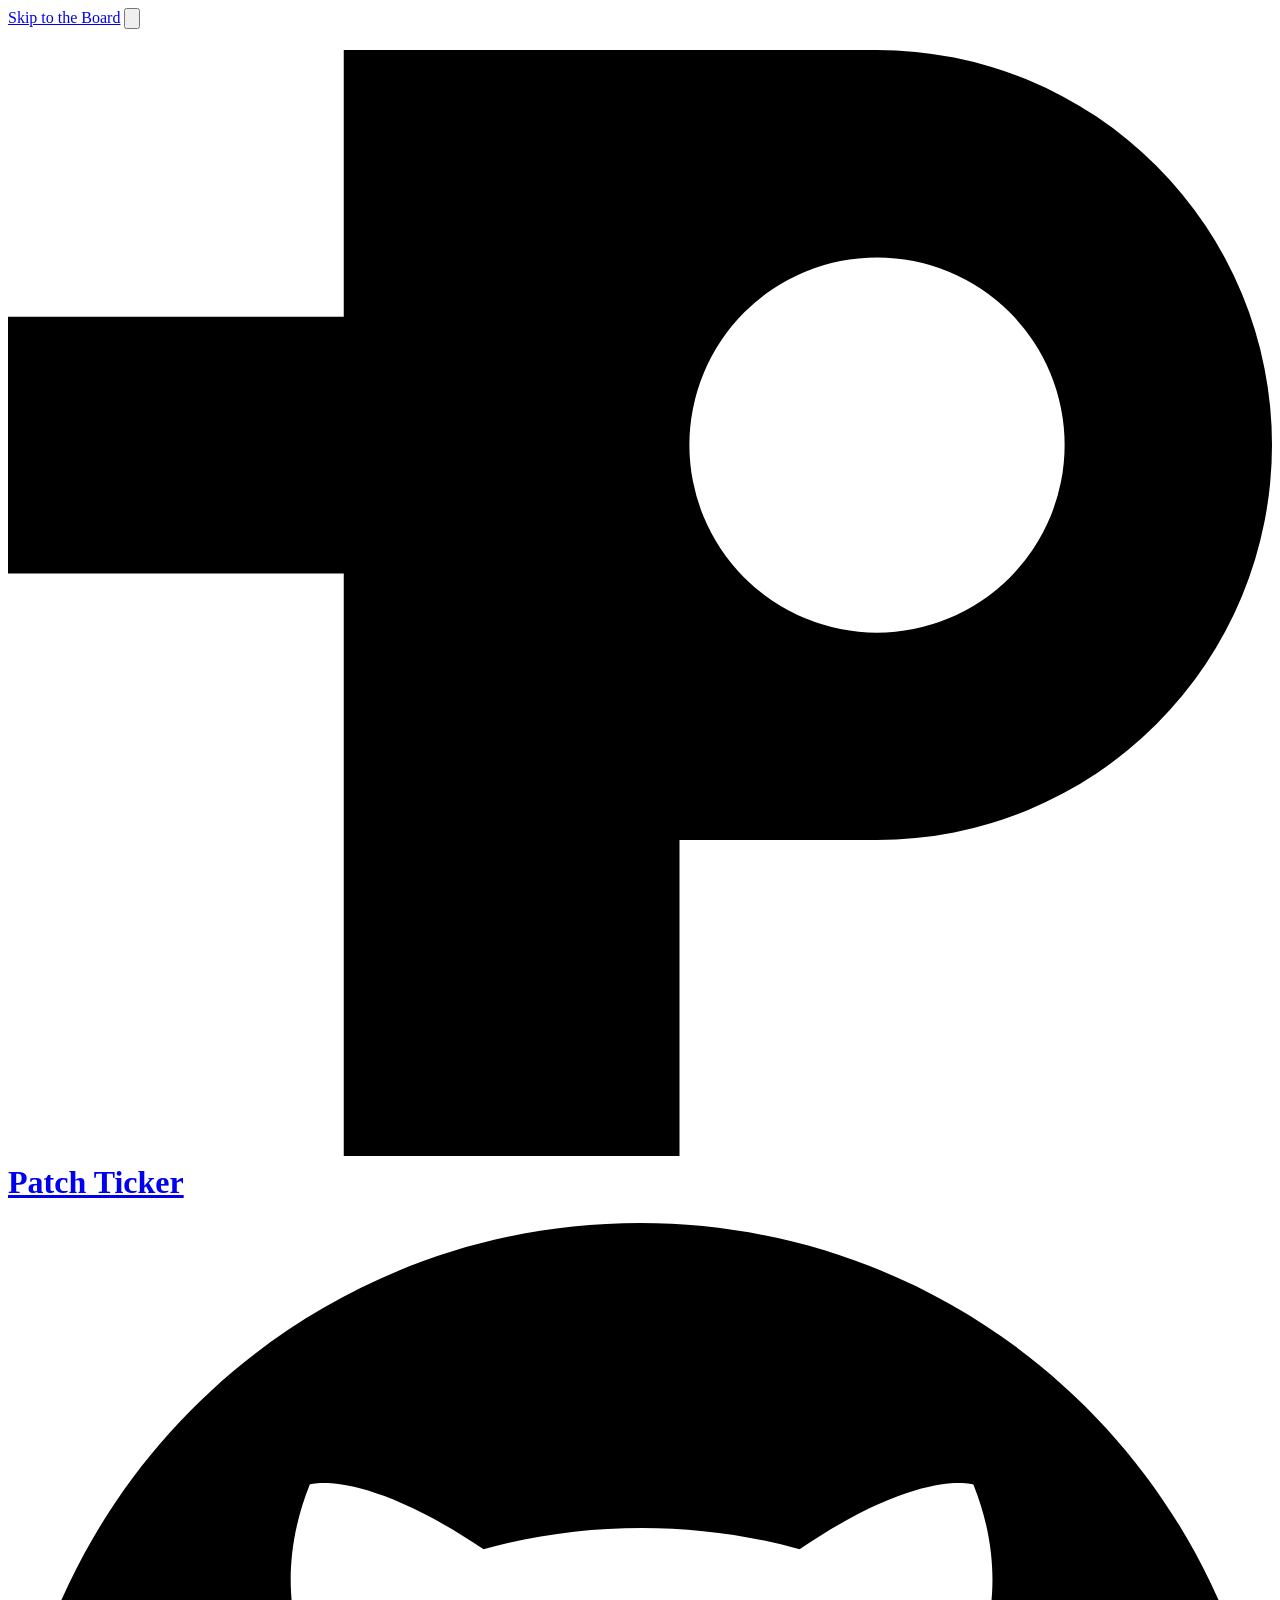
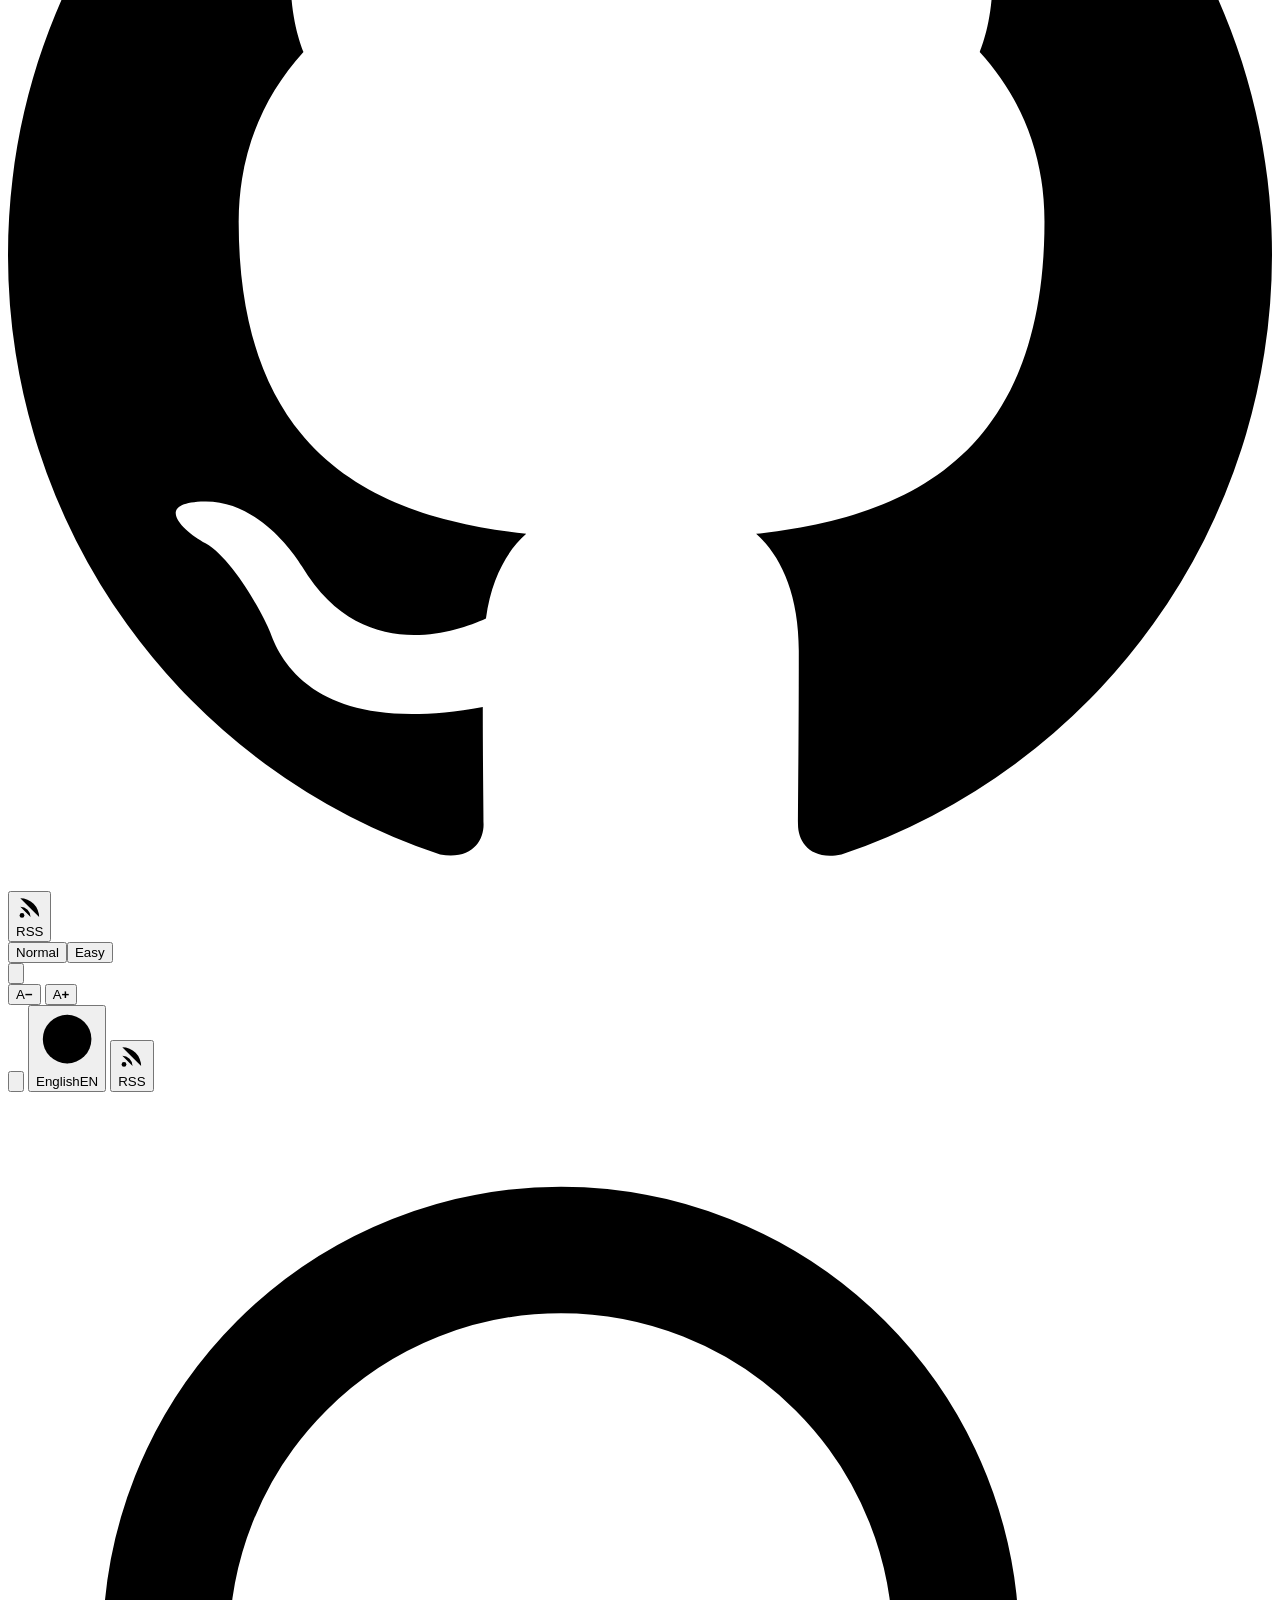
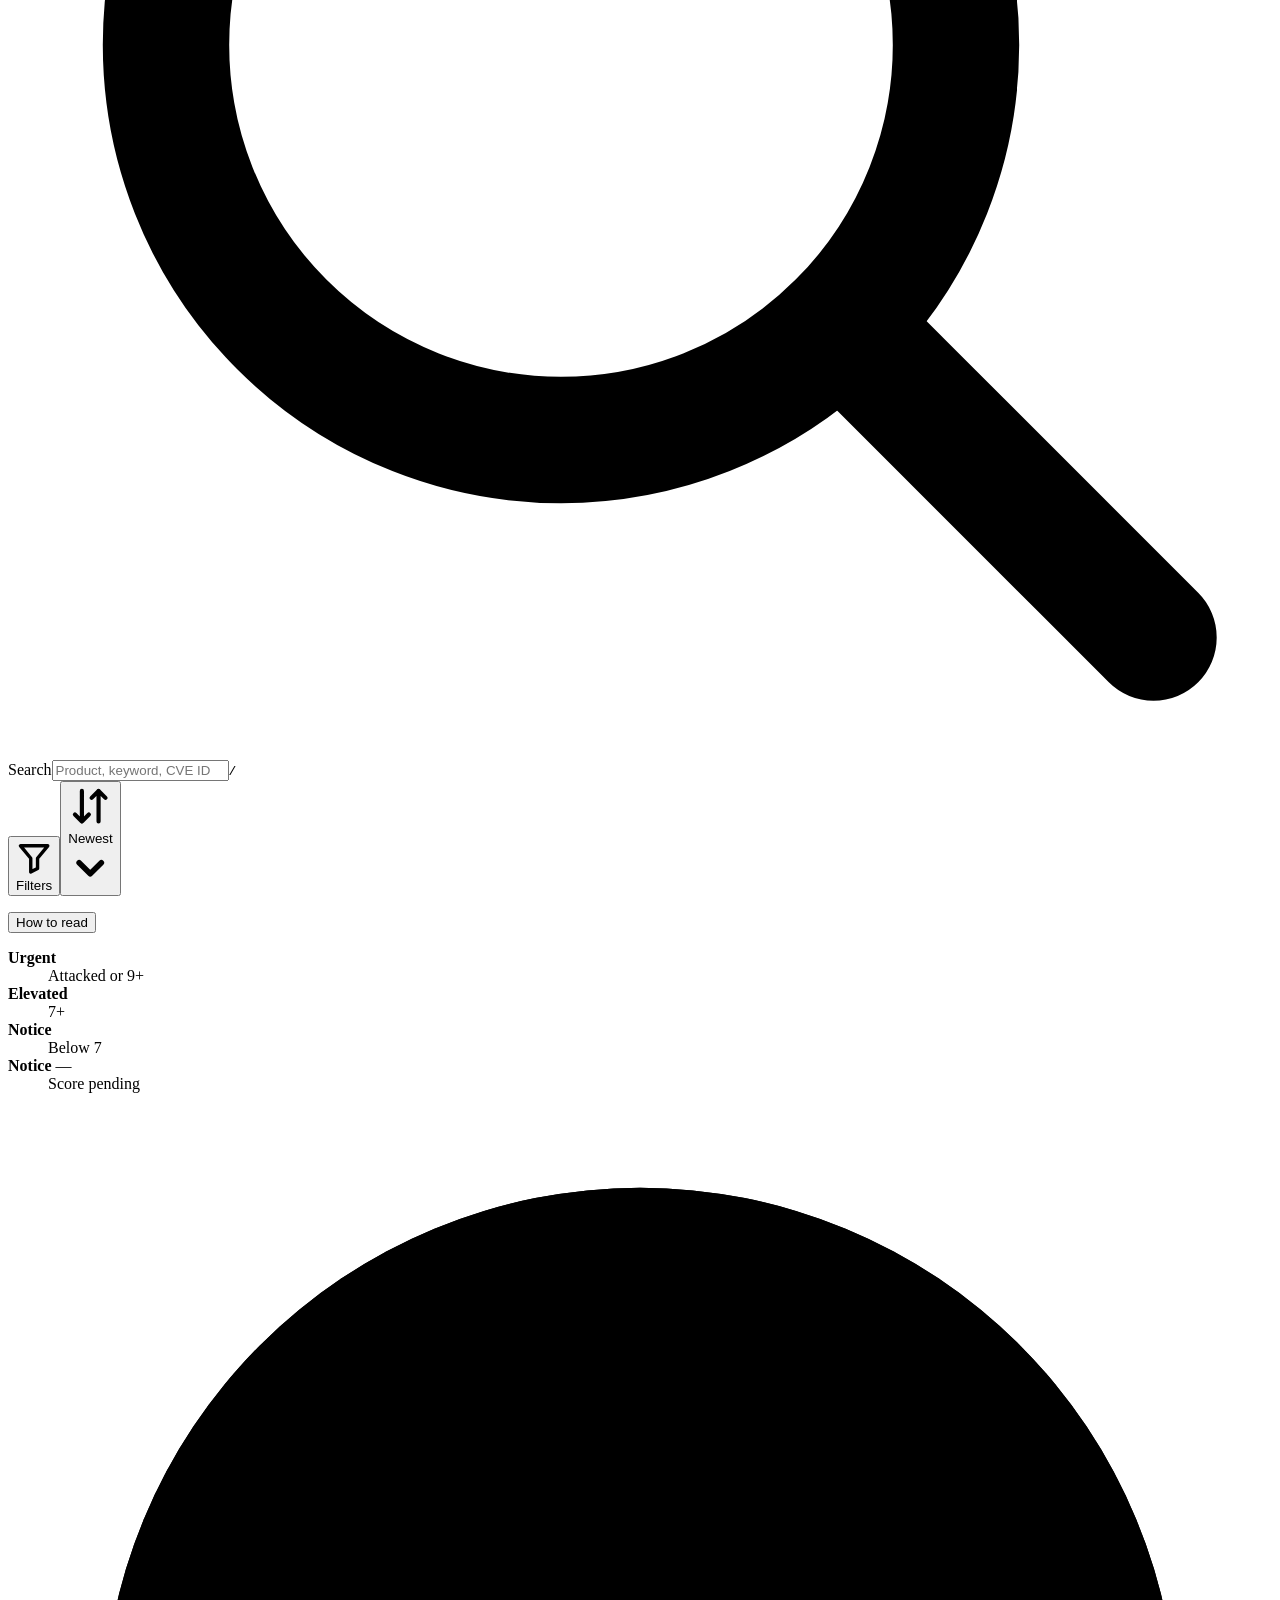
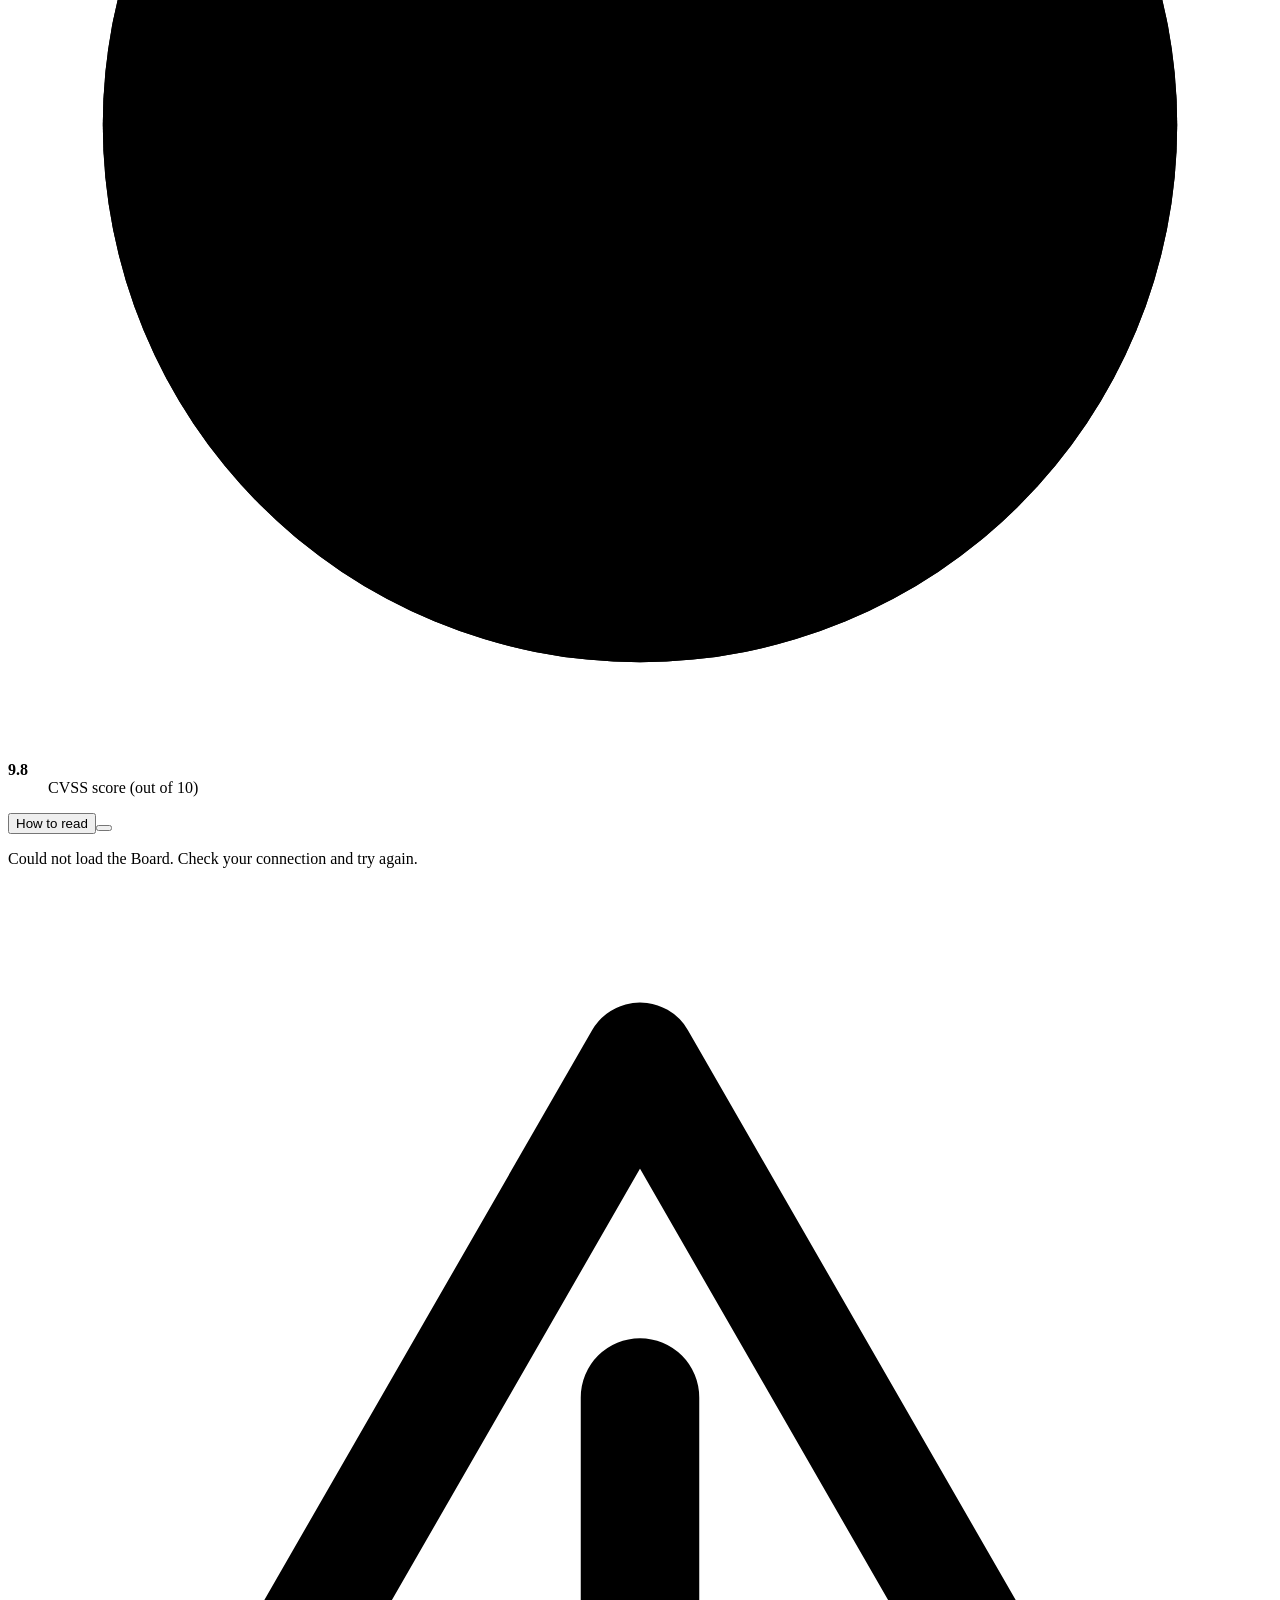
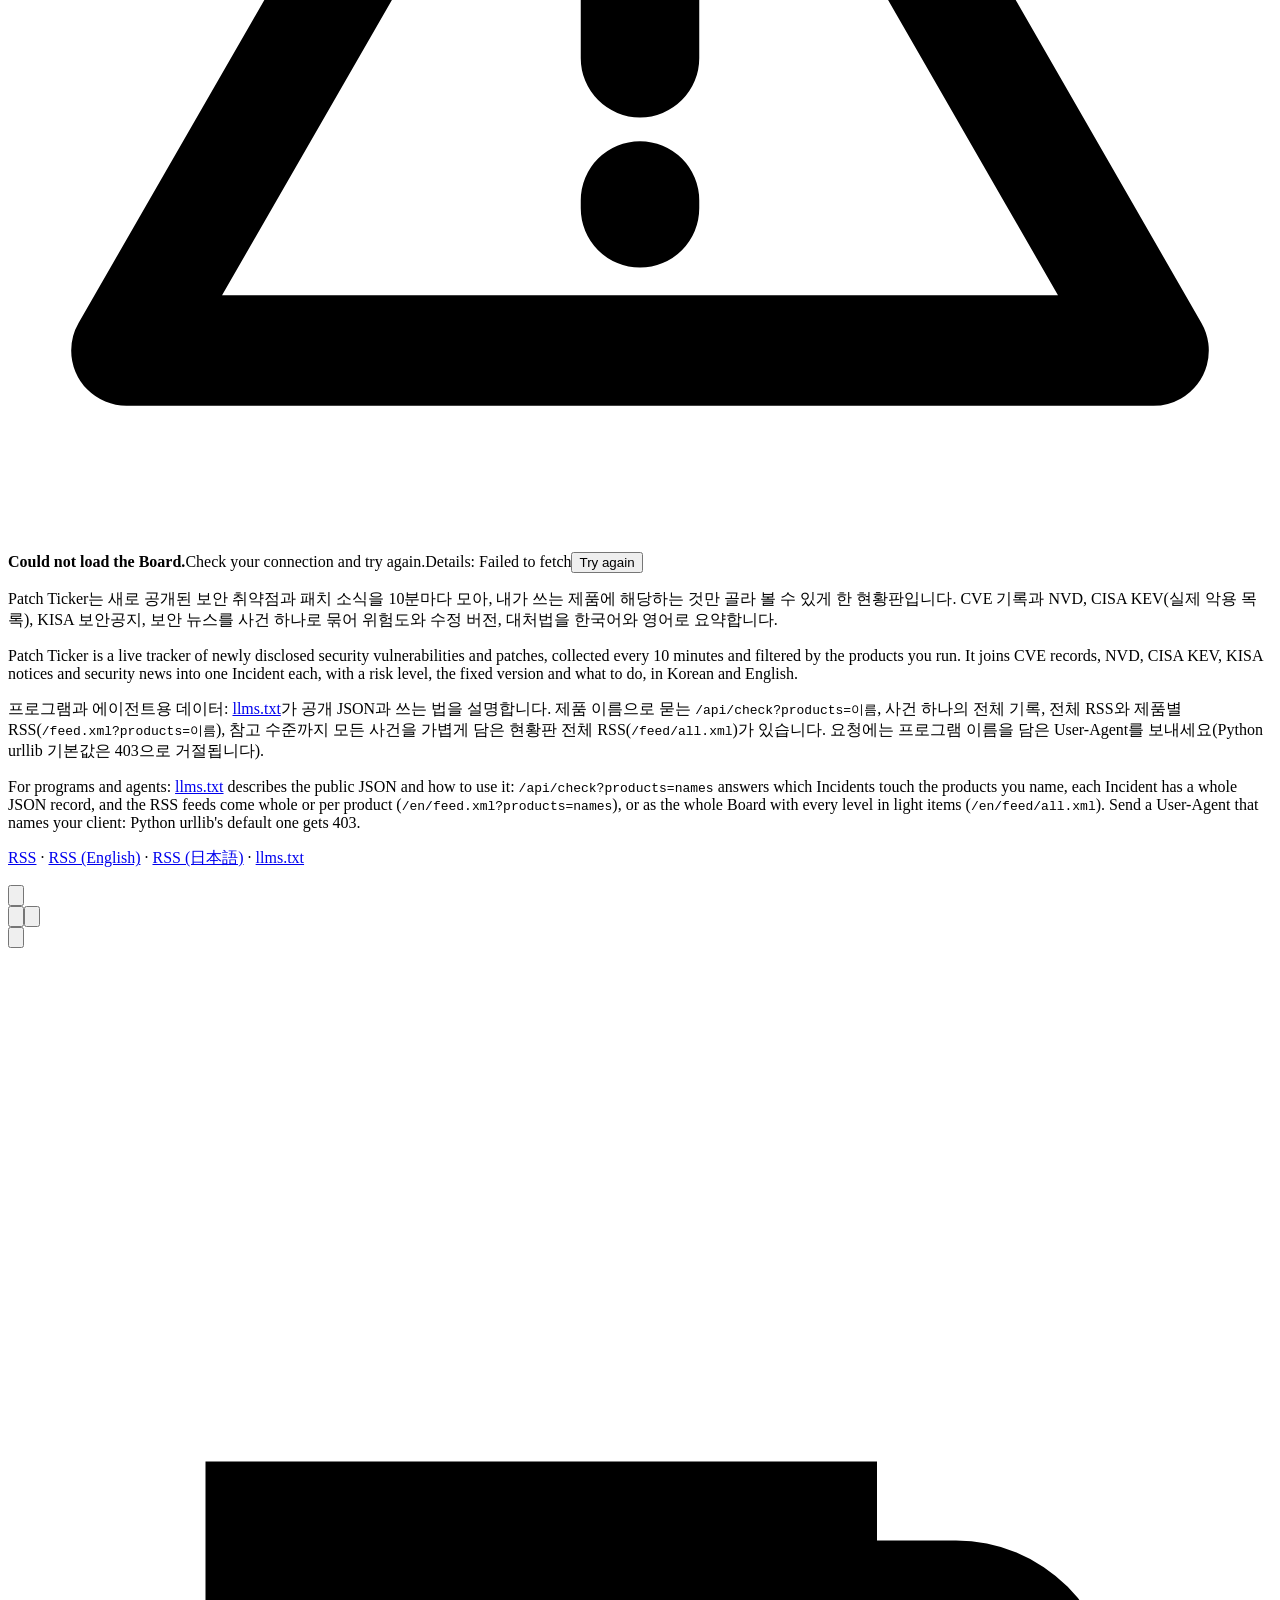
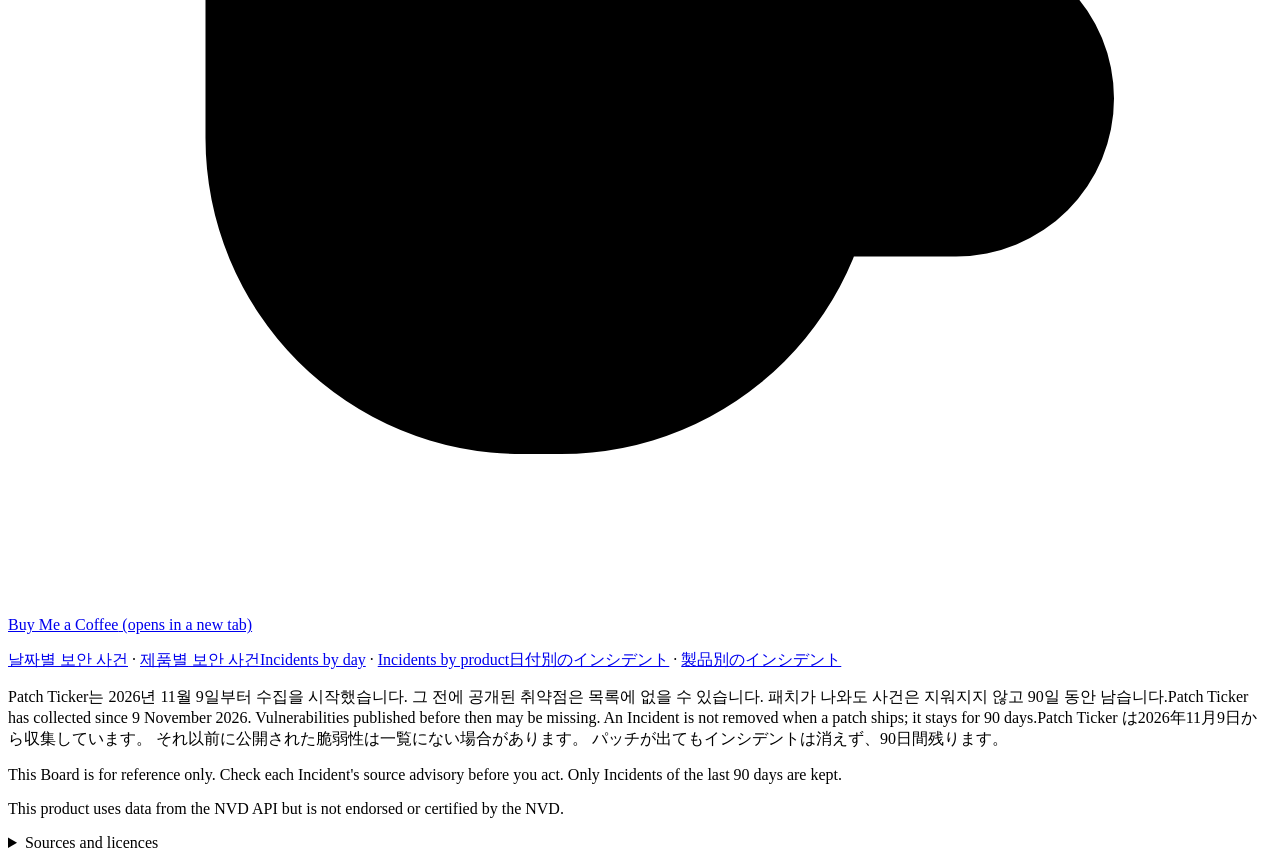
==== commit e3d15a6a: "feat(board): 단독으로 보기 link in the opened row; day and product lists linked under the Board The opened" ====
--- a/web/index.html
+++ b/web/index.html
@@ -136,6 +136,8 @@
   <footer><div class="wrap">
     <a id="support" href="https://buymeacoffee.com/dwamaker" target="_blank" rel="noopener noreferrer" lang="en"><svg viewBox="0 0 16 16" aria-hidden="true"><path d="M2.5 6.5h8.5v3.5a4 4 0 0 1-4 4h-.5a4 4 0 0 1-4-4ZM11 7.5h1a2 2 0 0 1 0 4h-1.3M5.5 1.5v2.5M8.5 1.5v2.5"/></svg>Buy Me a Coffee<span class="sr-only" data-t="newTab"></span></a><!-- Astryx Link, Props, newTabLabel: "SR text announcing an external link opens in a new tab" -->
     <div class="notes">
+    <!-- owner, 11-27: the list pages, visible, so the drawn Board links on to every page the sitemaps list (#about is hidden under .js) -->
+    <p class="foot-nav"><span lang="ko"><a href="/d/">날짜별 보안 사건</a> · <a href="/p/">제품별 보안 사건</a></span><span lang="en"><a href="/en/d/">Incidents by day</a> · <a href="/en/p/">Incidents by product</a></span><span lang="ja"><a href="/ja/d/">日付別のインシデント</a> · <a href="/ja/p/">製品別のインシデント</a></span></p>
     <div id="collect-note" class="collect-note" role="note"><p><span lang="ko"><span class="sentence">Patch Ticker는 2026년 11월 9일부터 수집을 시작했습니다.</span> <span class="sentence">그 전에 공개된 취약점은 목록에 없을 수 있습니다.</span> <span class="sentence">패치가 나와도 사건은 지워지지 않고 90일 동안 남습니다.</span></span><span lang="en"><span class="sentence">Patch Ticker has collected since 9 November 2026.</span> <span class="sentence">Vulnerabilities published before then may be missing.</span> <span class="sentence">An Incident is not removed when a patch ships; it stays for 90 days.</span></span><span lang="ja"><span class="sentence">Patch Ticker は2026年11月9日から収集しています。</span> <span class="sentence">それ以前に公開された脆弱性は一覧にない場合があります。</span> <span class="sentence">パッチが出てもインシデントは消えず、90日間残ります。</span></span></p></div>
     <p data-t="refNote"></p>
     <p lang="en">This product uses data from the NVD API but is not endorsed or certified by the NVD.</p>
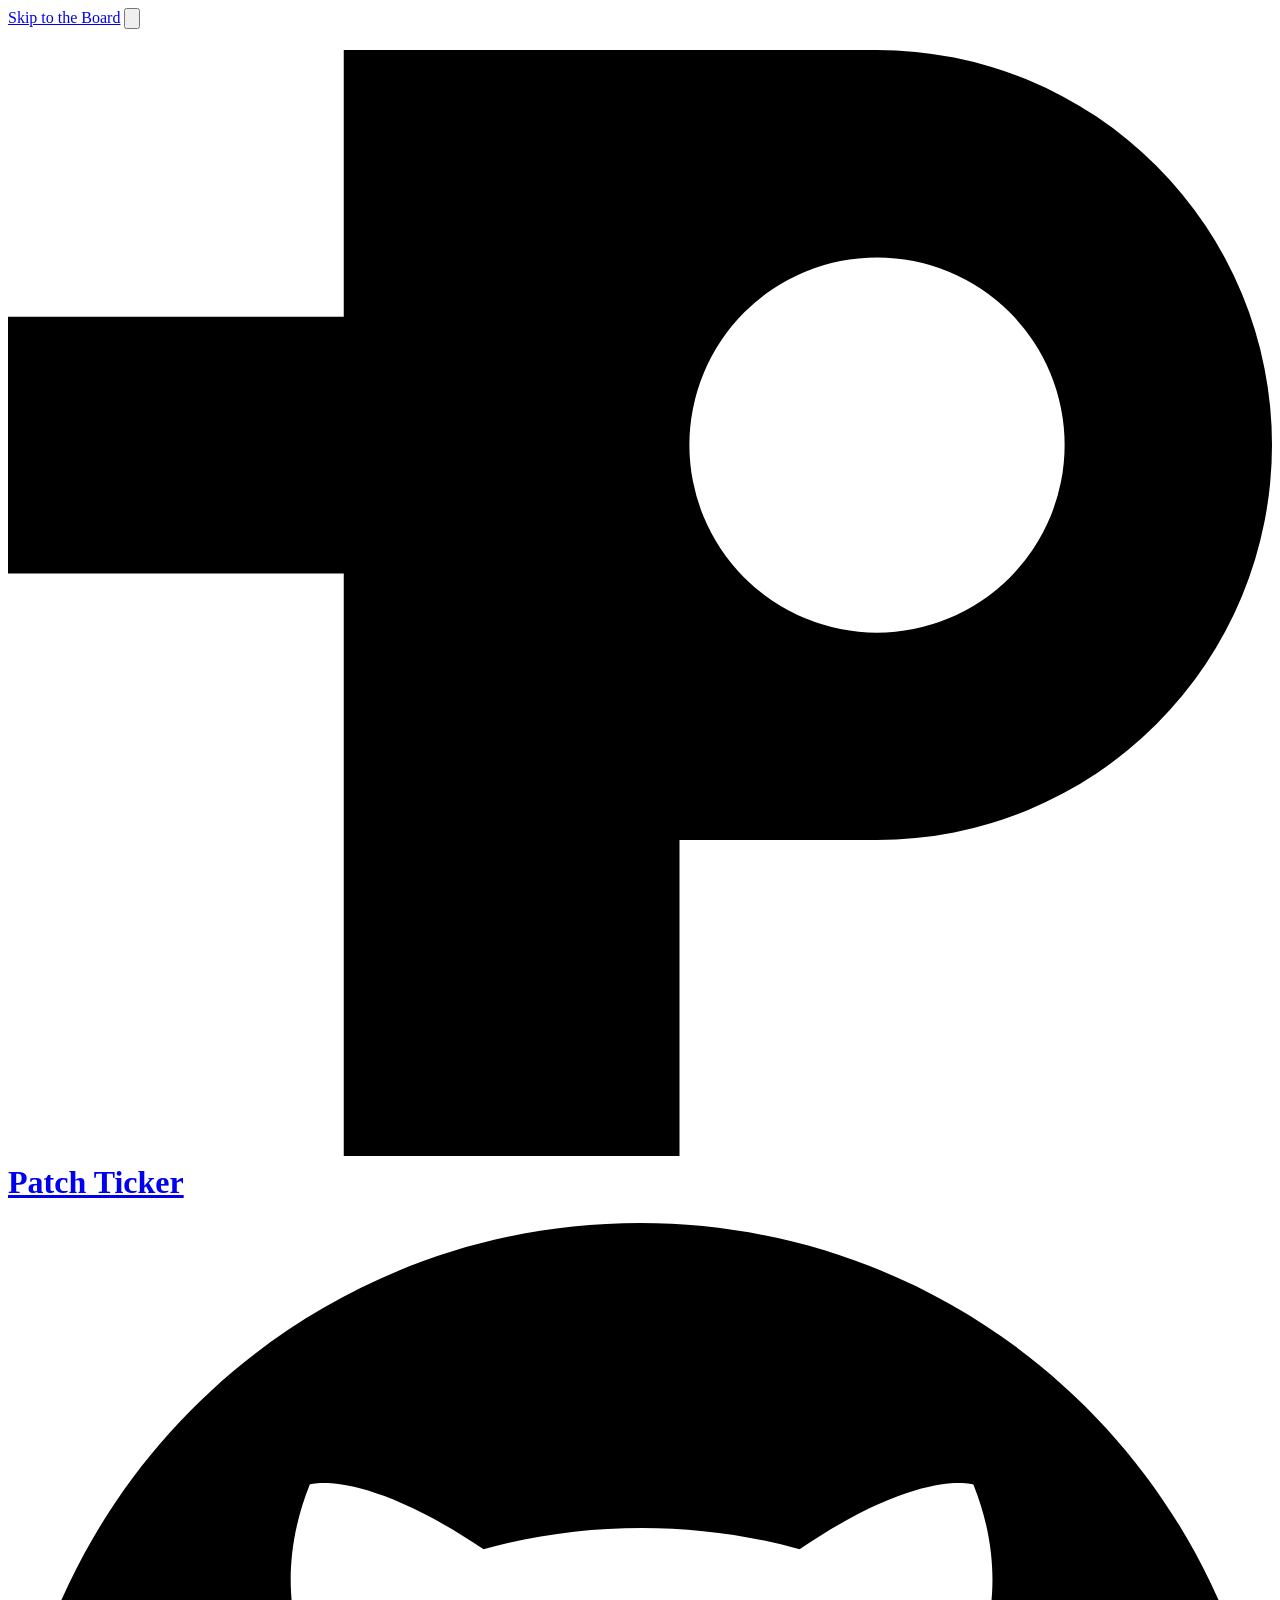
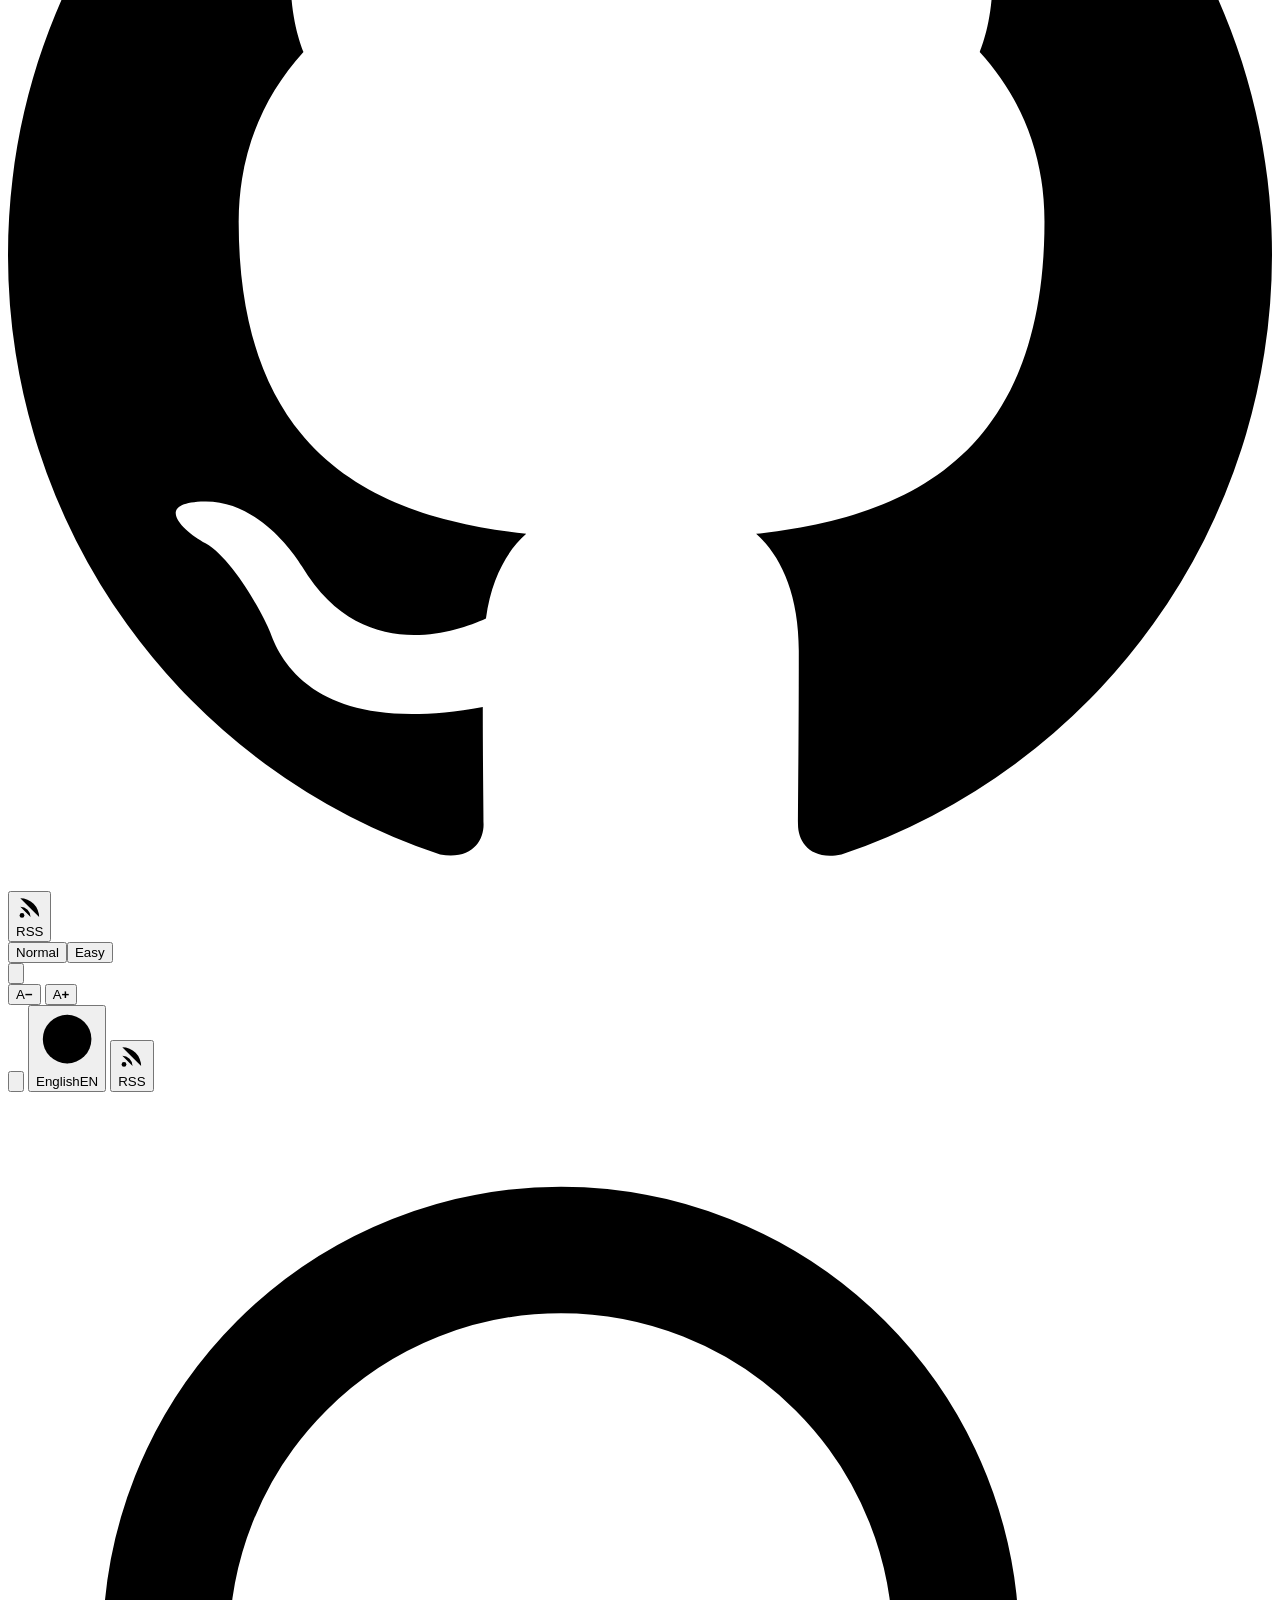
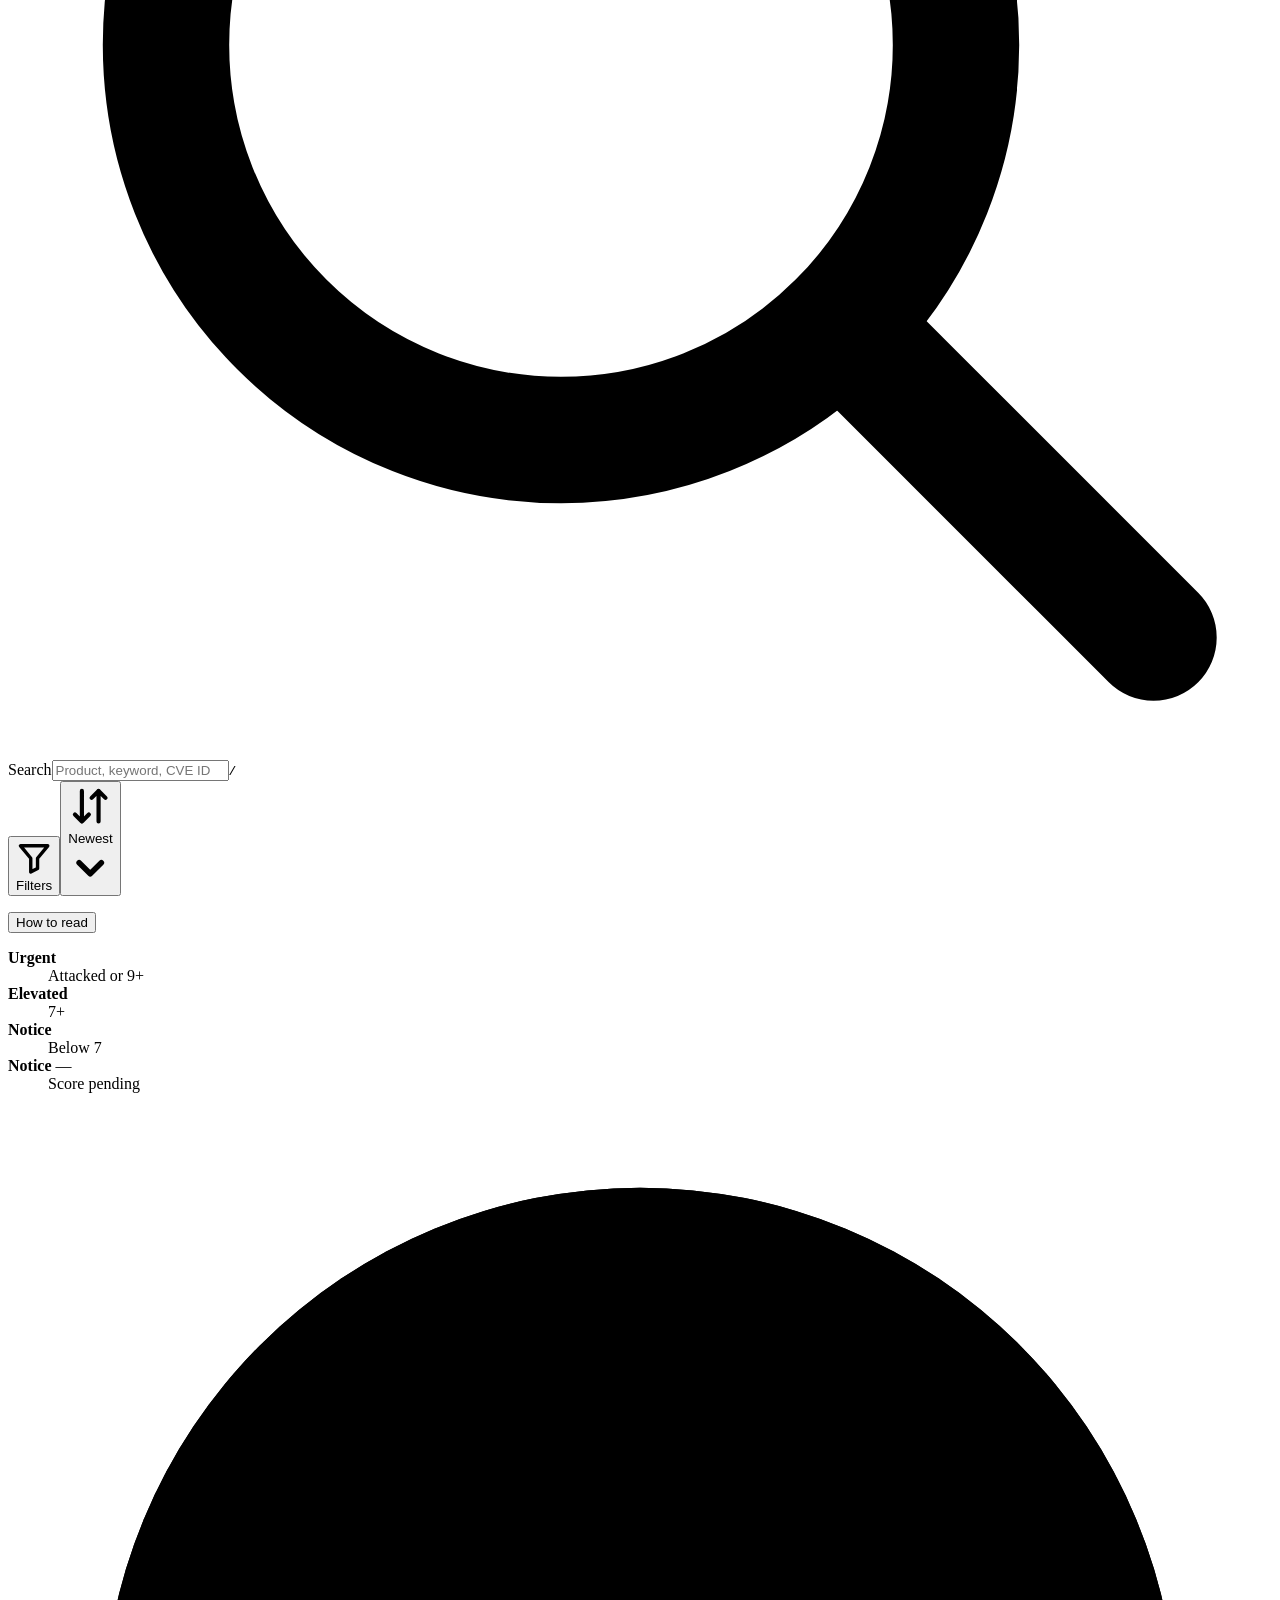
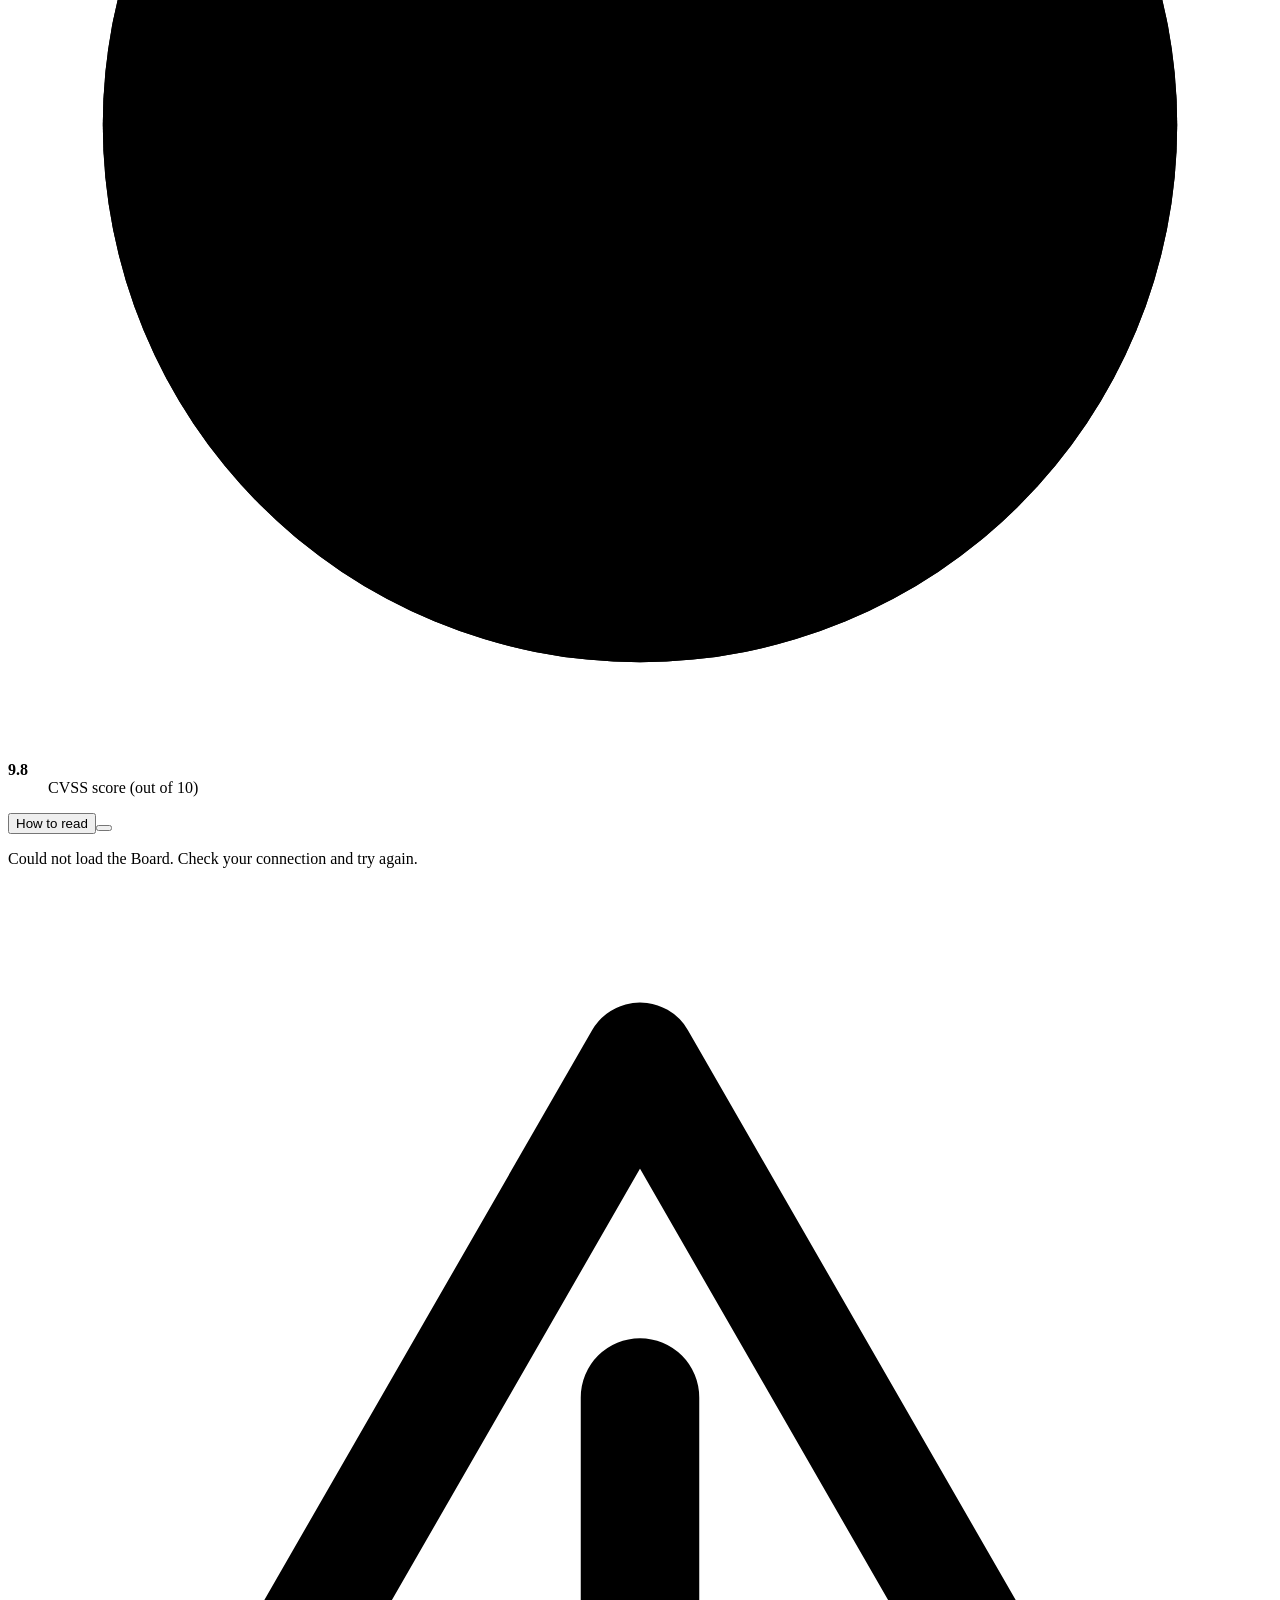
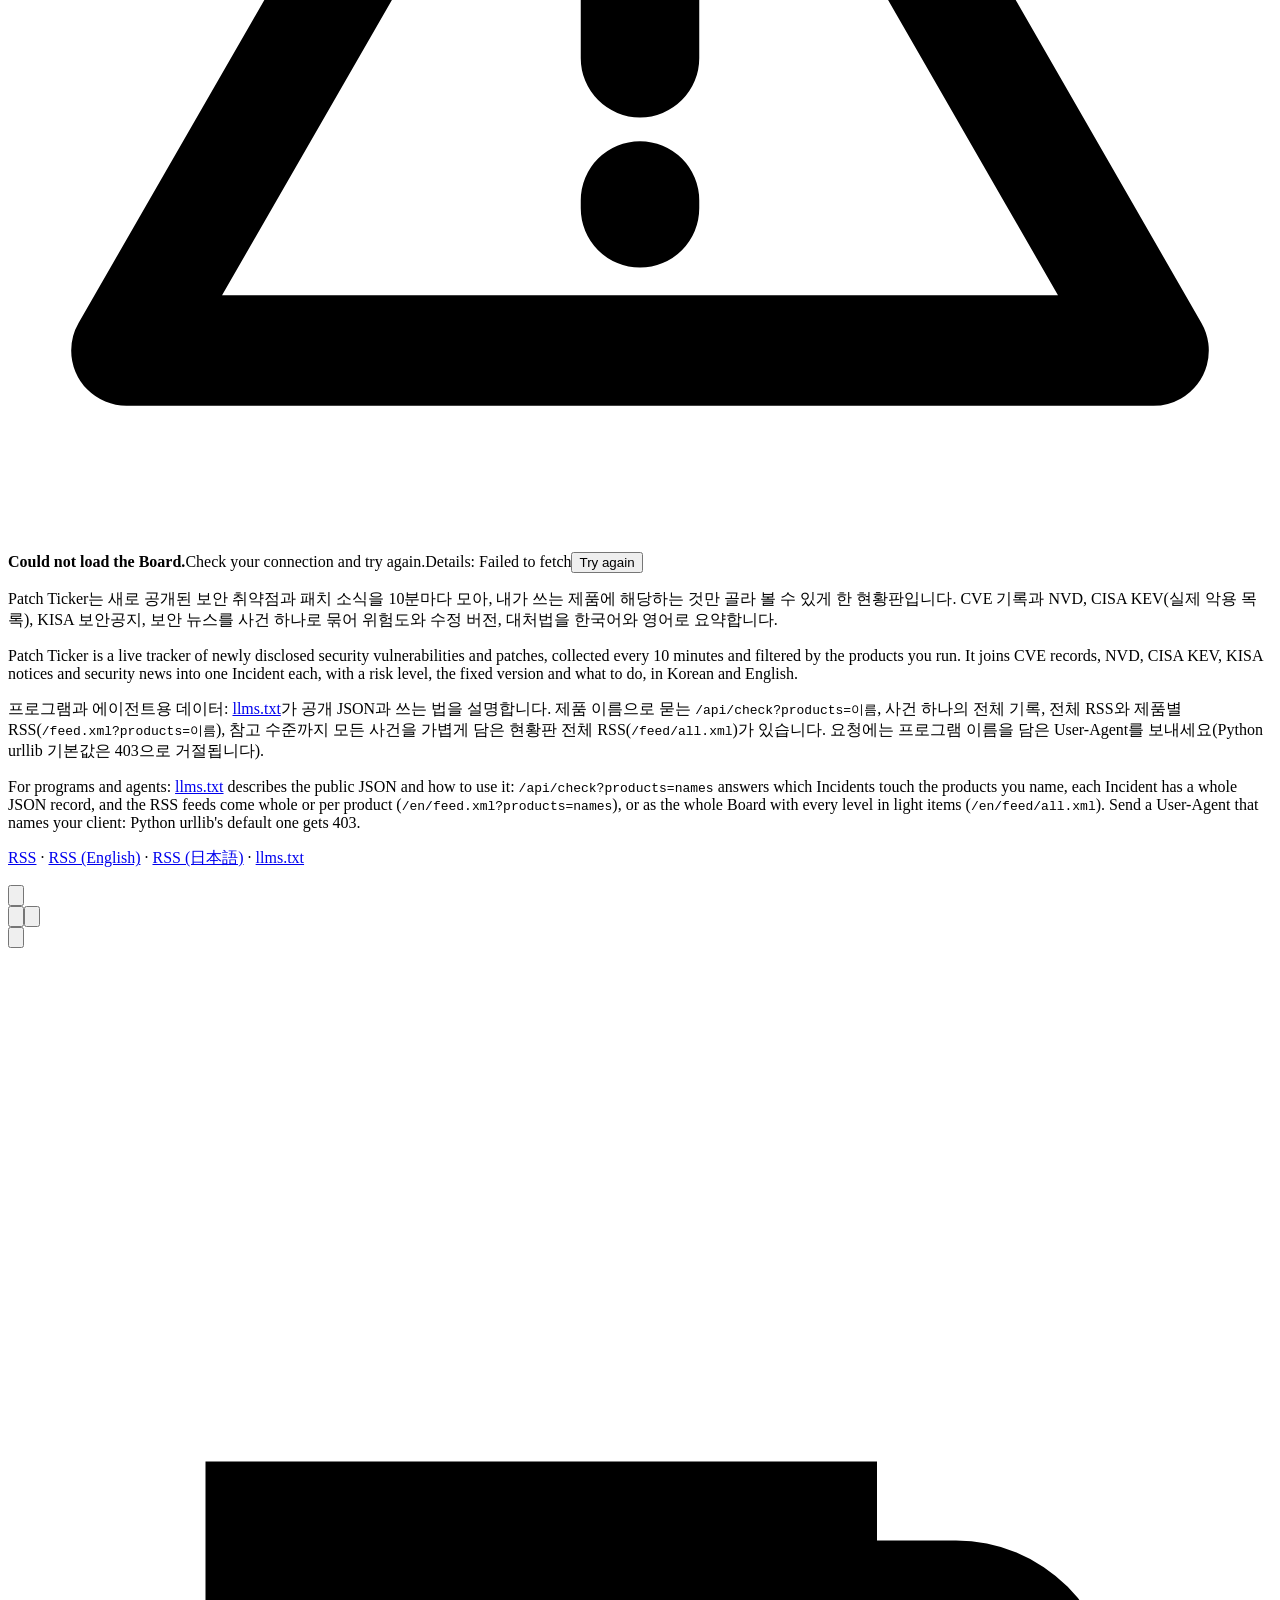
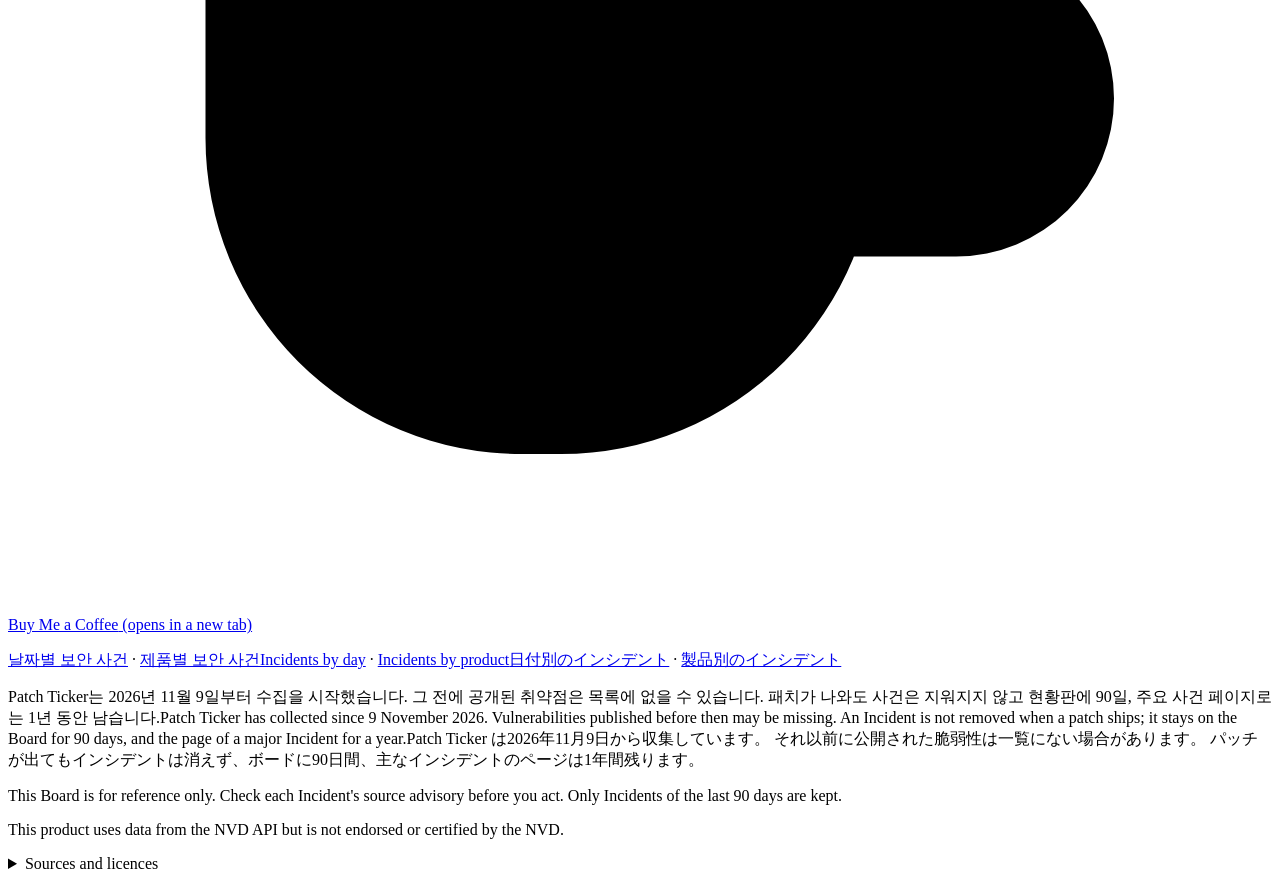
==== commit eede9657: "feat: a page the sitemaps listed stays a year, frozen after 90 days (P4) Owner 11-28: a year, not fo" ====
--- a/web/index.html
+++ b/web/index.html
@@ -138,7 +138,7 @@
     <div class="notes">
     <!-- owner, 11-27: the list pages, visible, so the drawn Board links on to every page the sitemaps list (#about is hidden under .js) -->
     <p class="foot-nav"><span lang="ko"><a href="/d/">날짜별 보안 사건</a> · <a href="/p/">제품별 보안 사건</a></span><span lang="en"><a href="/en/d/">Incidents by day</a> · <a href="/en/p/">Incidents by product</a></span><span lang="ja"><a href="/ja/d/">日付別のインシデント</a> · <a href="/ja/p/">製品別のインシデント</a></span></p>
-    <div id="collect-note" class="collect-note" role="note"><p><span lang="ko"><span class="sentence">Patch Ticker는 2026년 11월 9일부터 수집을 시작했습니다.</span> <span class="sentence">그 전에 공개된 취약점은 목록에 없을 수 있습니다.</span> <span class="sentence">패치가 나와도 사건은 지워지지 않고 90일 동안 남습니다.</span></span><span lang="en"><span class="sentence">Patch Ticker has collected since 9 November 2026.</span> <span class="sentence">Vulnerabilities published before then may be missing.</span> <span class="sentence">An Incident is not removed when a patch ships; it stays for 90 days.</span></span><span lang="ja"><span class="sentence">Patch Ticker は2026年11月9日から収集しています。</span> <span class="sentence">それ以前に公開された脆弱性は一覧にない場合があります。</span> <span class="sentence">パッチが出てもインシデントは消えず、90日間残ります。</span></span></p></div>
+    <div id="collect-note" class="collect-note" role="note"><p><span lang="ko"><span class="sentence">Patch Ticker는 2026년 11월 9일부터 수집을 시작했습니다.</span> <span class="sentence">그 전에 공개된 취약점은 목록에 없을 수 있습니다.</span> <span class="sentence">패치가 나와도 사건은 지워지지 않고 현황판에 90일, 주요 사건 페이지로는 1년 동안 남습니다.</span></span><span lang="en"><span class="sentence">Patch Ticker has collected since 9 November 2026.</span> <span class="sentence">Vulnerabilities published before then may be missing.</span> <span class="sentence">An Incident is not removed when a patch ships; it stays on the Board for 90 days, and the page of a major Incident for a year.</span></span><span lang="ja"><span class="sentence">Patch Ticker は2026年11月9日から収集しています。</span> <span class="sentence">それ以前に公開された脆弱性は一覧にない場合があります。</span> <span class="sentence">パッチが出てもインシデントは消えず、ボードに90日間、主なインシデントのページは1年間残ります。</span></span></p></div>
     <p data-t="refNote"></p>
     <p lang="en">This product uses data from the NVD API but is not endorsed or certified by the NVD.</p>
     <details class="foot-fold"><summary><span data-t="footFold"><span lang="ko">출처와 라이선스</span><span lang="en">Sources and licences</span><span lang="ja">出典とライセンス</span></span></summary>
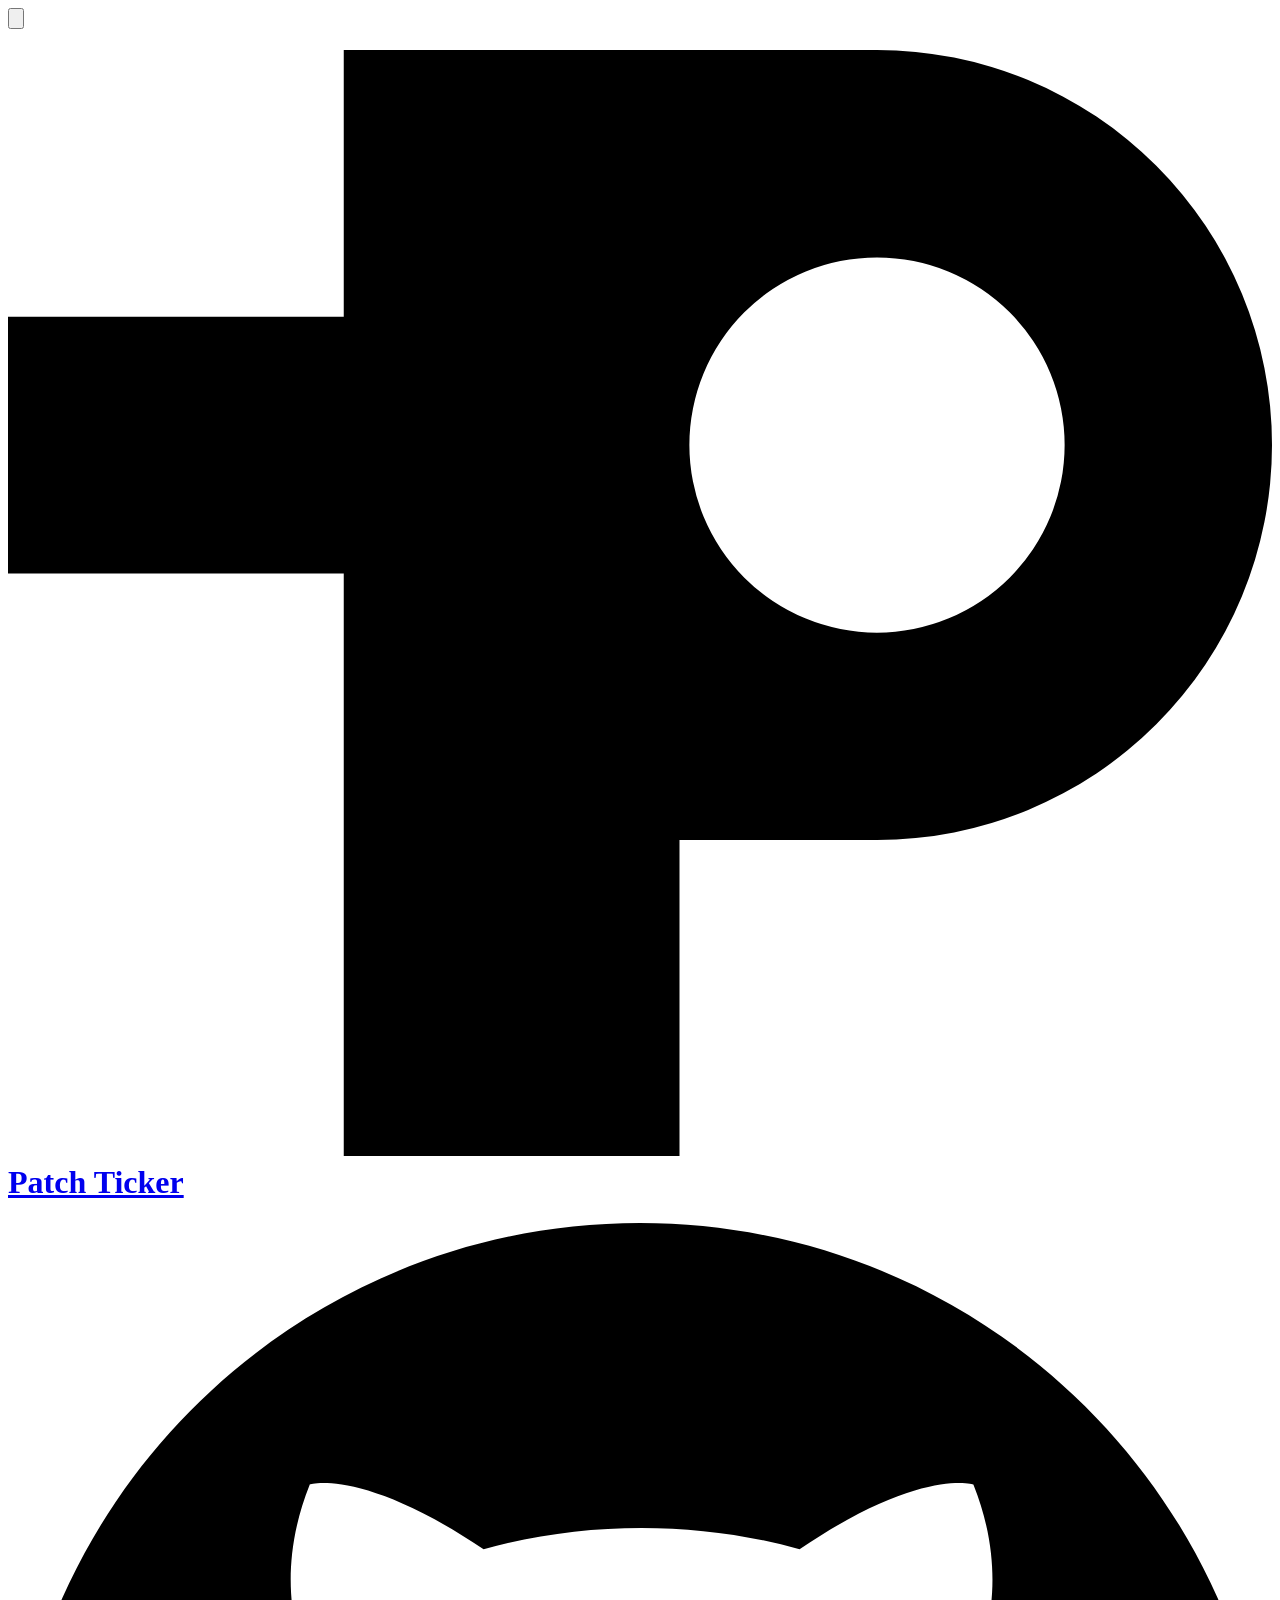
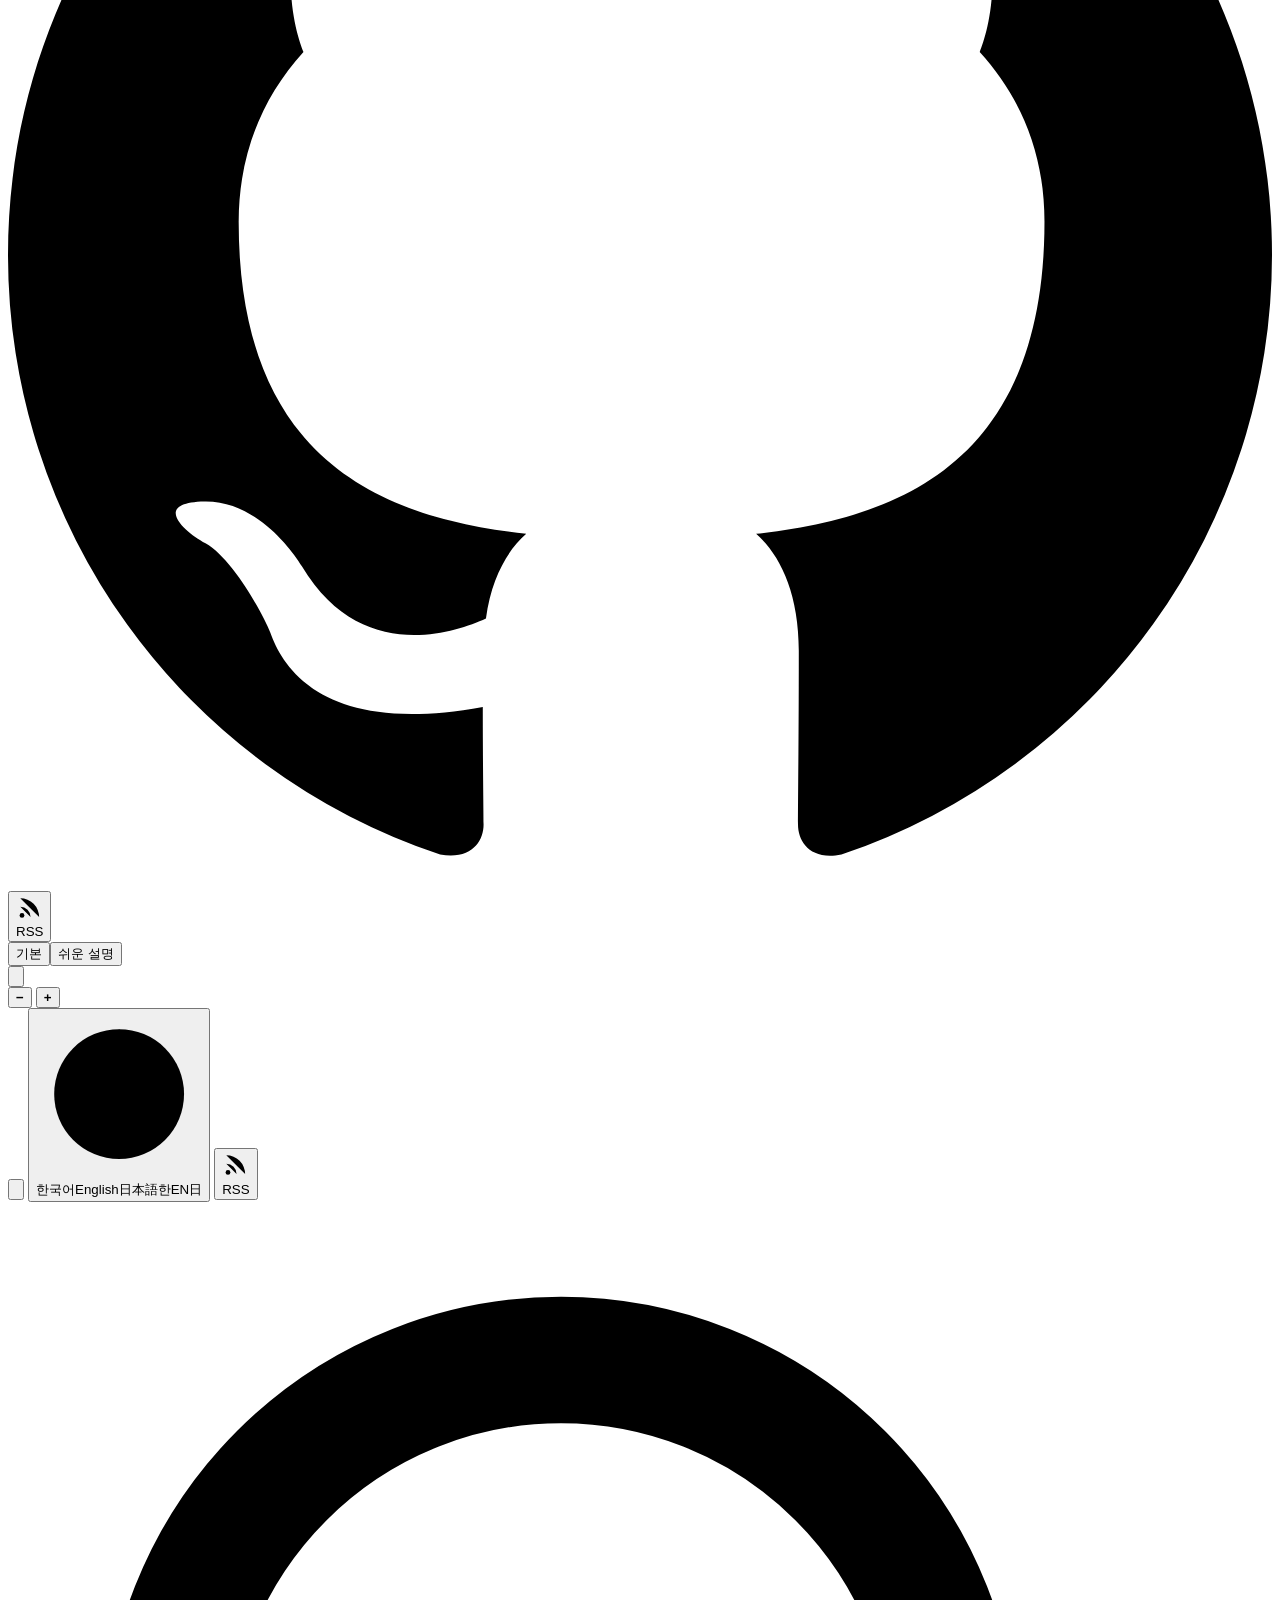
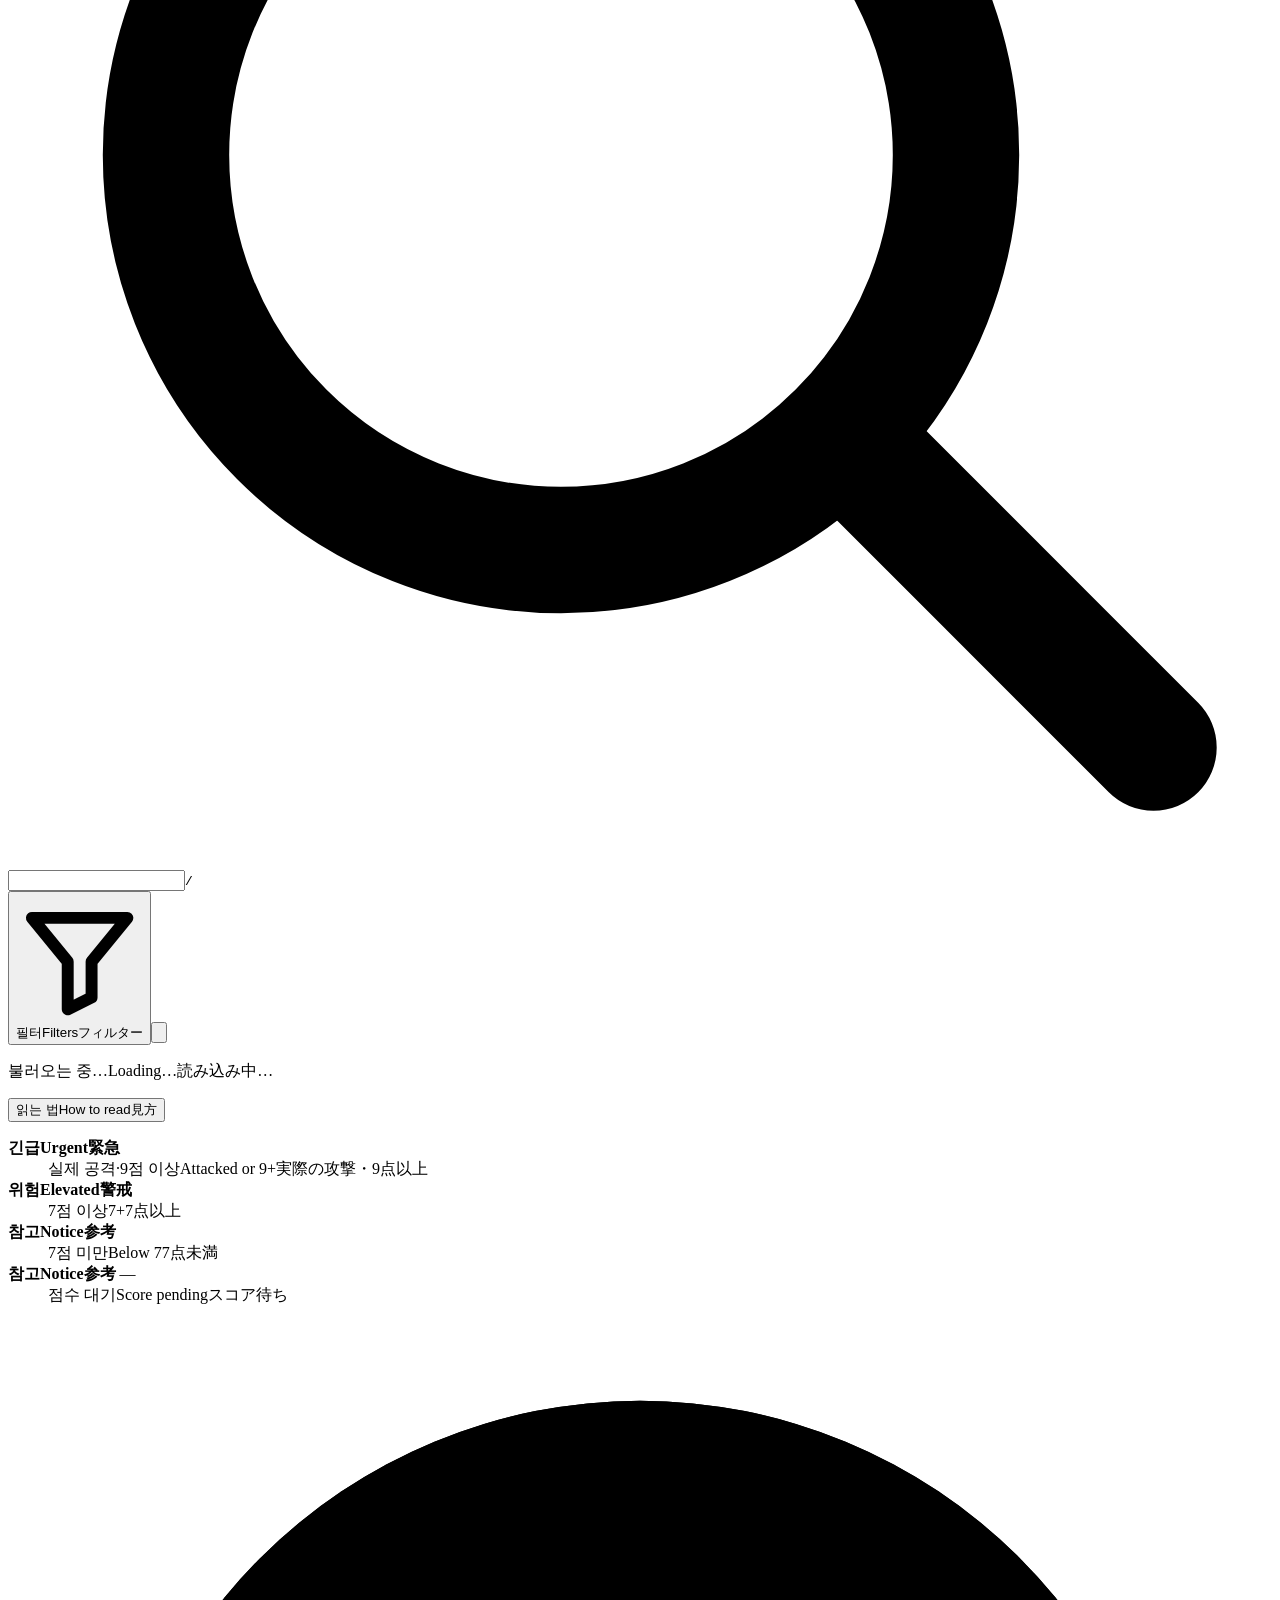
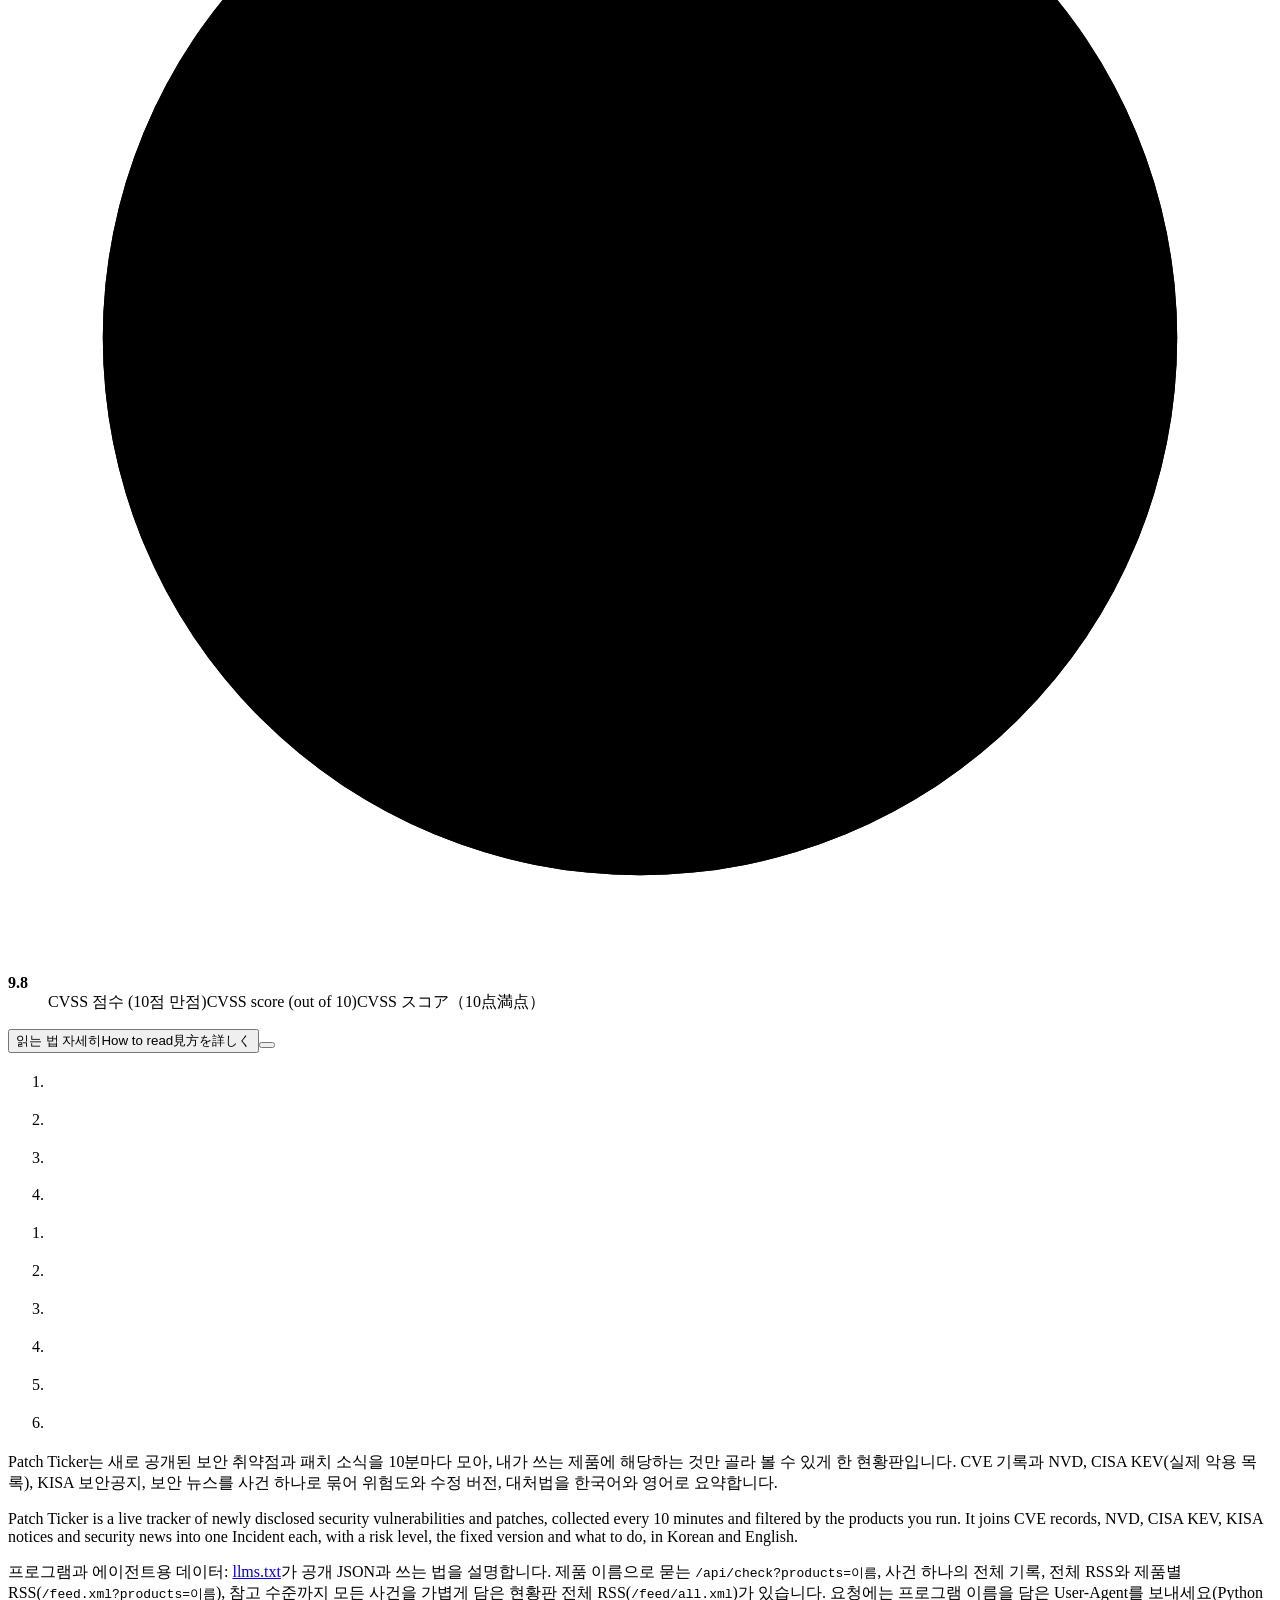
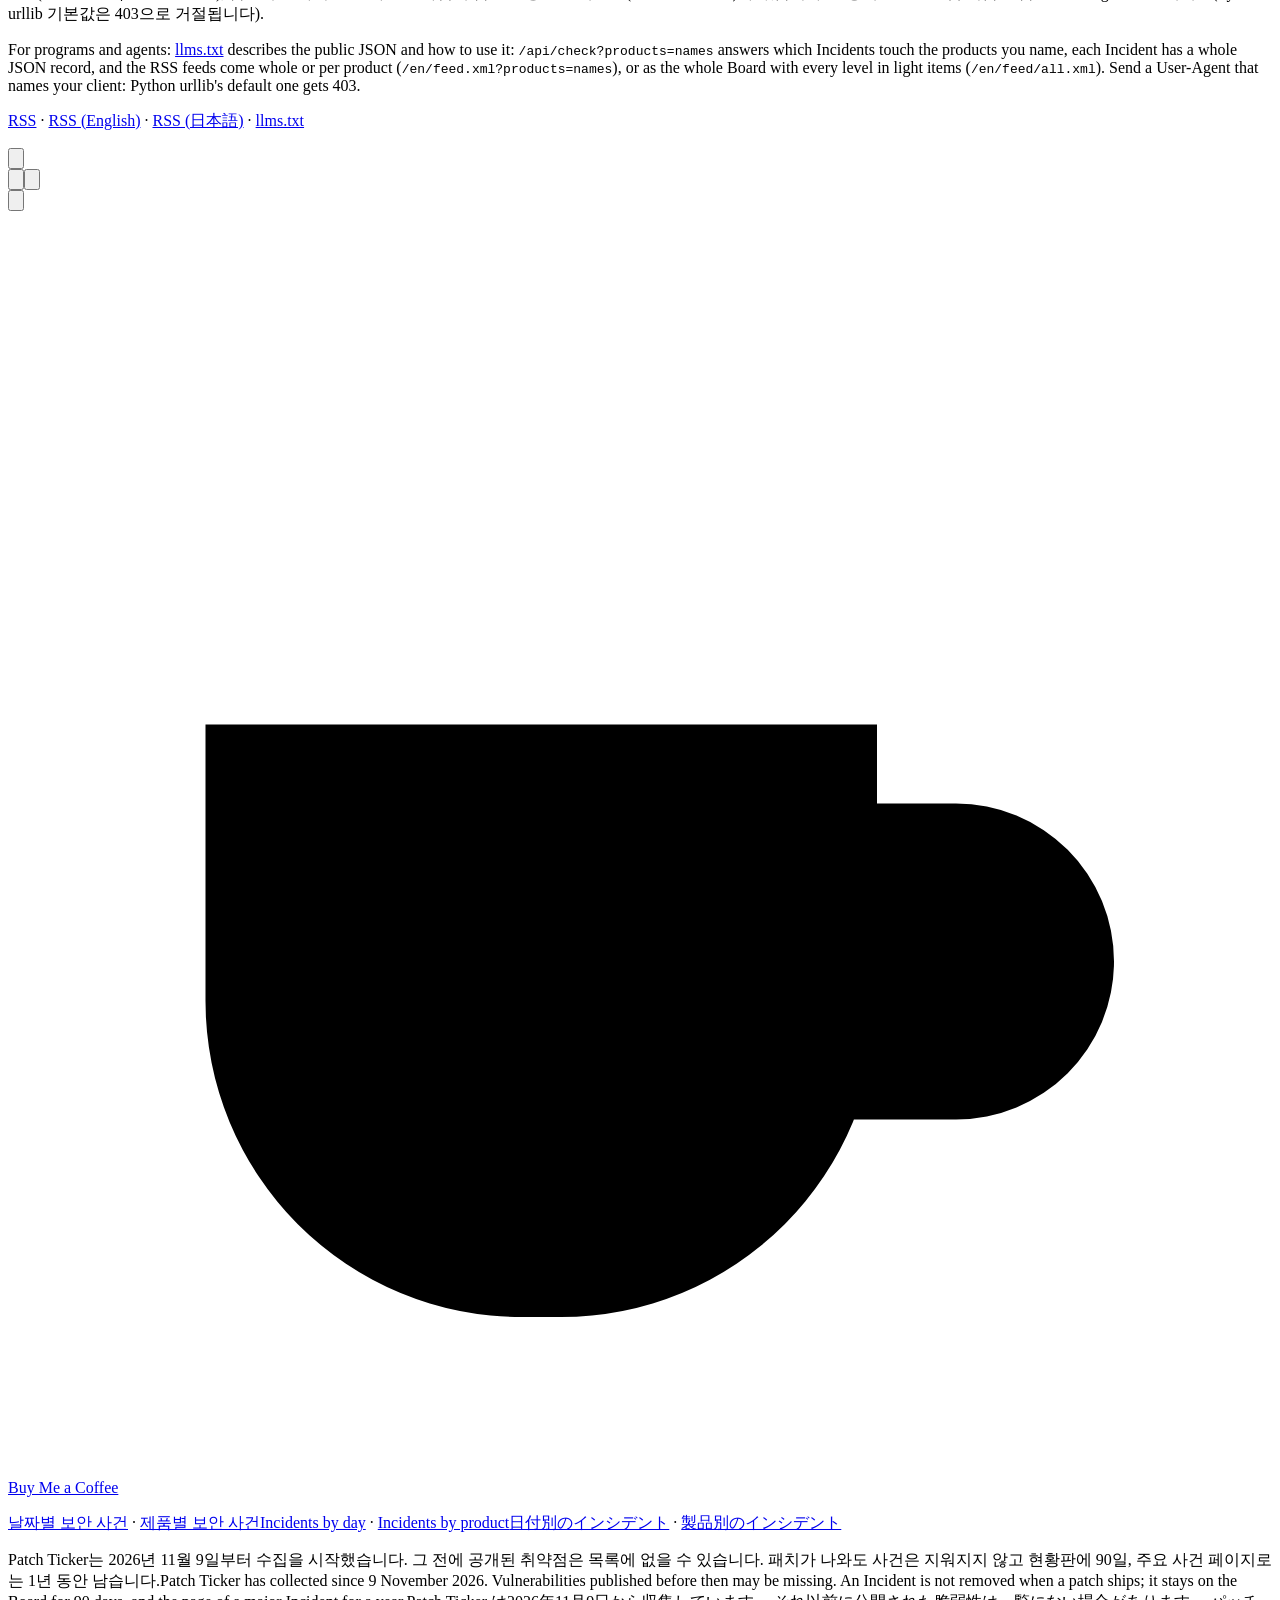
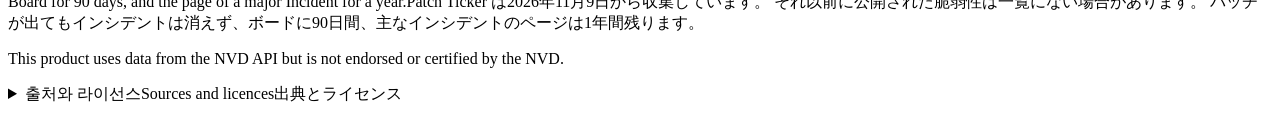
==== commit 376e7c60: "feat: the English Board at /en/; / is Korean for a visitor with no saved choice Owner 11-28 ("만들어")," ====
--- a/web/index.html
+++ b/web/index.html
@@ -10,9 +10,13 @@
   <link rel="alternate" type="application/rss+xml" title="Patch Ticker whole Board (English)" href="/en/feed/all.xml">
   <link rel="alternate" type="application/rss+xml" title="Patch Ticker (日本語)" href="/ja/feed.xml">
   <link rel="alternate" type="application/rss+xml" title="Patch Ticker ボード全体 (日本語)" href="/ja/feed/all.xml">
-  <link rel="icon" type="image/svg+xml" href="favicon.svg">
-  <meta name="description" content="새로 나온 보안 취약점과 패치를 10분마다 모아, 내가 쓰는 제품 기준으로 보여 주는 실시간 현황판. New security vulnerabilities and patches, by the products you run.">
+  <link rel="icon" type="image/svg+xml" href="/favicon.svg">
+  <meta name="description" content="새로 나온 보안 취약점과 패치를 10분마다 모아, 내가 쓰는 제품 기준으로 보여 주는 실시간 현황판.">
   <link rel="canonical" href="https://patchticker.com/">
+  <!-- the Board in Korean here and in English at /en/ (edge/home.mjs rewrites this head for /en/; owner 11-28, Gemini review) -->
+  <link rel="alternate" hreflang="ko" href="https://patchticker.com/">
+  <link rel="alternate" hreflang="en" href="https://patchticker.com/en/">
+  <link rel="alternate" hreflang="x-default" href="https://patchticker.com/">
   <meta name="naver-site-verification" content="c36b6109bc1f68641ab4d0fe3270854be53ac5a4">
   <meta name="theme-color" content="#f4f5f7" media="(prefers-color-scheme: light)">
   <meta name="theme-color" content="#121417" media="(prefers-color-scheme: dark)">
@@ -21,27 +25,30 @@
   <meta property="og:site_name" content="Patch Ticker">
   <meta property="og:url" content="https://patchticker.com/">
   <meta property="og:title" content="Patch Ticker · 실시간 보안 취약점 현황판">
-  <meta property="og:description" content="새로 나온 보안 취약점과 패치를 10분마다 모아, 내가 쓰는 제품 기준으로 보여 주는 실시간 현황판. New security vulnerabilities and patches, by the products you run.">
+  <meta property="og:description" content="새로 나온 보안 취약점과 패치를 10분마다 모아, 내가 쓰는 제품 기준으로 보여 주는 실시간 현황판.">
   <meta property="og:image" content="https://patchticker.com/og.png">
   <meta property="og:image:width" content="1200">
   <meta property="og:image:height" content="630">
   <meta property="og:image:alt" content="Patch Ticker 현황판 화면: 주요 사건과 위험도, CVSS 점수">
   <meta property="og:locale" content="ko_KR">
   <meta property="og:locale:alternate" content="en_US">
-  <meta property="og:locale:alternate" content="ja_JP">
   <meta name="twitter:card" content="summary_large_image">
   <!-- the module chain (app.mjs, then board.mjs) starts at once, vendors.json too (a JSON module would otherwise wait for board.mjs), and the data host connects early (optimize, 11-09) -->
-  <link rel="modulepreload" href="app.mjs">
-  <link rel="modulepreload" href="board.mjs">
-  <link rel="modulepreload" href="vendors.json" as="json">
+  <link rel="modulepreload" href="/app.mjs">
+  <link rel="modulepreload" href="/board.mjs">
+  <link rel="modulepreload" href="/vendors.json" as="json">
   <link rel="preconnect" href="https://data.patchticker.com" crossorigin>
   <script>document.documentElement.classList.add('js');
     // the collection notice (in the footer): gone past the store's 90 days from the start (board.mjs sinceStillTrue)
     const since = document.documentElement.dataset.collectedSince;
     if (Date.now() >= Date.parse(since + 'T00:00:00Z') + 90 * 864e5) document.documentElement.classList.add('cn-off');
-    const langs = ['ko', 'en', 'ja'], browser = (navigator.language || '').toLowerCase().slice(0, 2);
-    let early = langs.includes(browser) ? browser : 'en';
+    // The Board's language (board.mjs boardLang, kept in step by tests/home.test.mjs): the visitor's saved choice, else the
+    // address's (/en/ English, / Korean; a Japanese browser at / Japanese). A saved choice of the other address goes there.
+    const langs = ['ko', 'en', 'ja'], browser = (navigator.language || '').toLowerCase().slice(0, 2), path = location.pathname;
+    let early = path === '/en/' ? 'en' : browser === 'ja' ? 'ja' : 'ko';
     try { const saved = localStorage.getItem('vr-lang'); if (langs.includes(saved)) early = saved; } catch {}
+    const home = early === 'en' ? '/en/' : '/';
+    if ((path === '/' || path === '/en/') && path !== home) location.replace(home + location.search + location.hash);
     // a product or search filter about to be restored (app.mjs loadFilter): the loading Board draws no Highlight frames,
     // since a filtered Board answers in one line instead (app.mjs answerLine)
     try { const h = location.hash.length > 1, f = new URLSearchParams(h ? location.hash.slice(1) : localStorage.getItem('vr-filter') || '');
@@ -53,7 +60,7 @@
     const s = Number(localStorage.getItem('vr-text-pct')); if ([87.5, 112.5, 125, 150].includes(s)) document.documentElement.style.setProperty('--ts', s / 100); } catch {}
     // The first load's four files start loading now, while app.mjs and board.mjs still download: app.mjs takes each
     // response once (getJson, by full URL) instead of asking only after its modules ran (~0.2 s later on a PC, owner 11-10). Same base as DATA_URL.
-    try { const h = location.hostname; const base = ['localhost', '127.0.0.1'].includes(h) ? 'data/' : h.endsWith('.dwamaker.com')
+    try { const h = location.hostname; const base = ['localhost', '127.0.0.1'].includes(h) ? '/data/' : h.endsWith('.dwamaker.com')
       ? 'https://patchticker-data.dwamaker.com/' : 'https://data.patchticker.com/'; window.vrEarly = {};
       for (const n of ['board/rows.json', 'status.json', 'index.json', 'board/products.json']) {
         const res = fetch(base + n, { cache: 'no-cache', signal: AbortSignal.timeout && AbortSignal.timeout(n === 'status.json' ? 15e3 : 12e4) }); res.catch(() => {}); window.vrEarly[base + n] = res; } } catch {}</script>
@@ -149,6 +156,6 @@
     </details>
     </div>
   </div></footer>
-  <script type="module" src="app.mjs"></script>
+  <script type="module" src="/app.mjs"></script>
 </body>
 </html>
